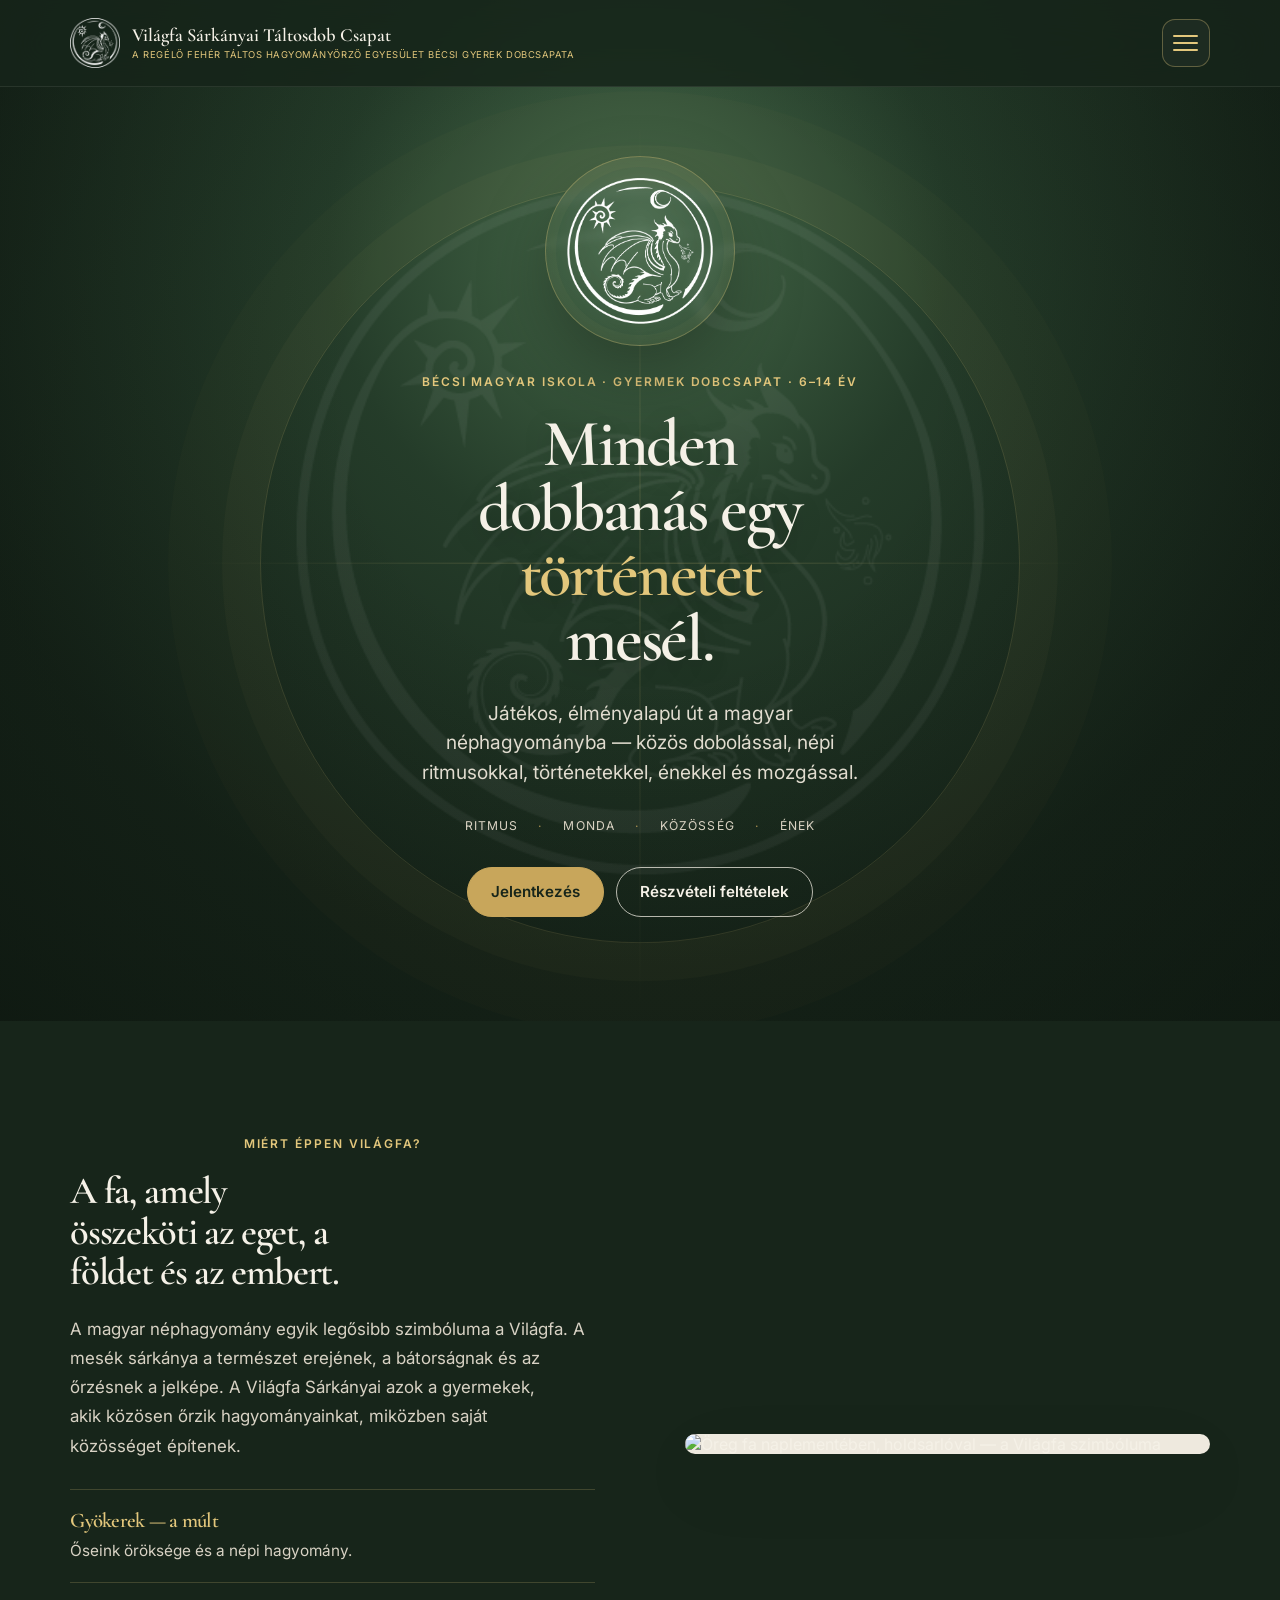
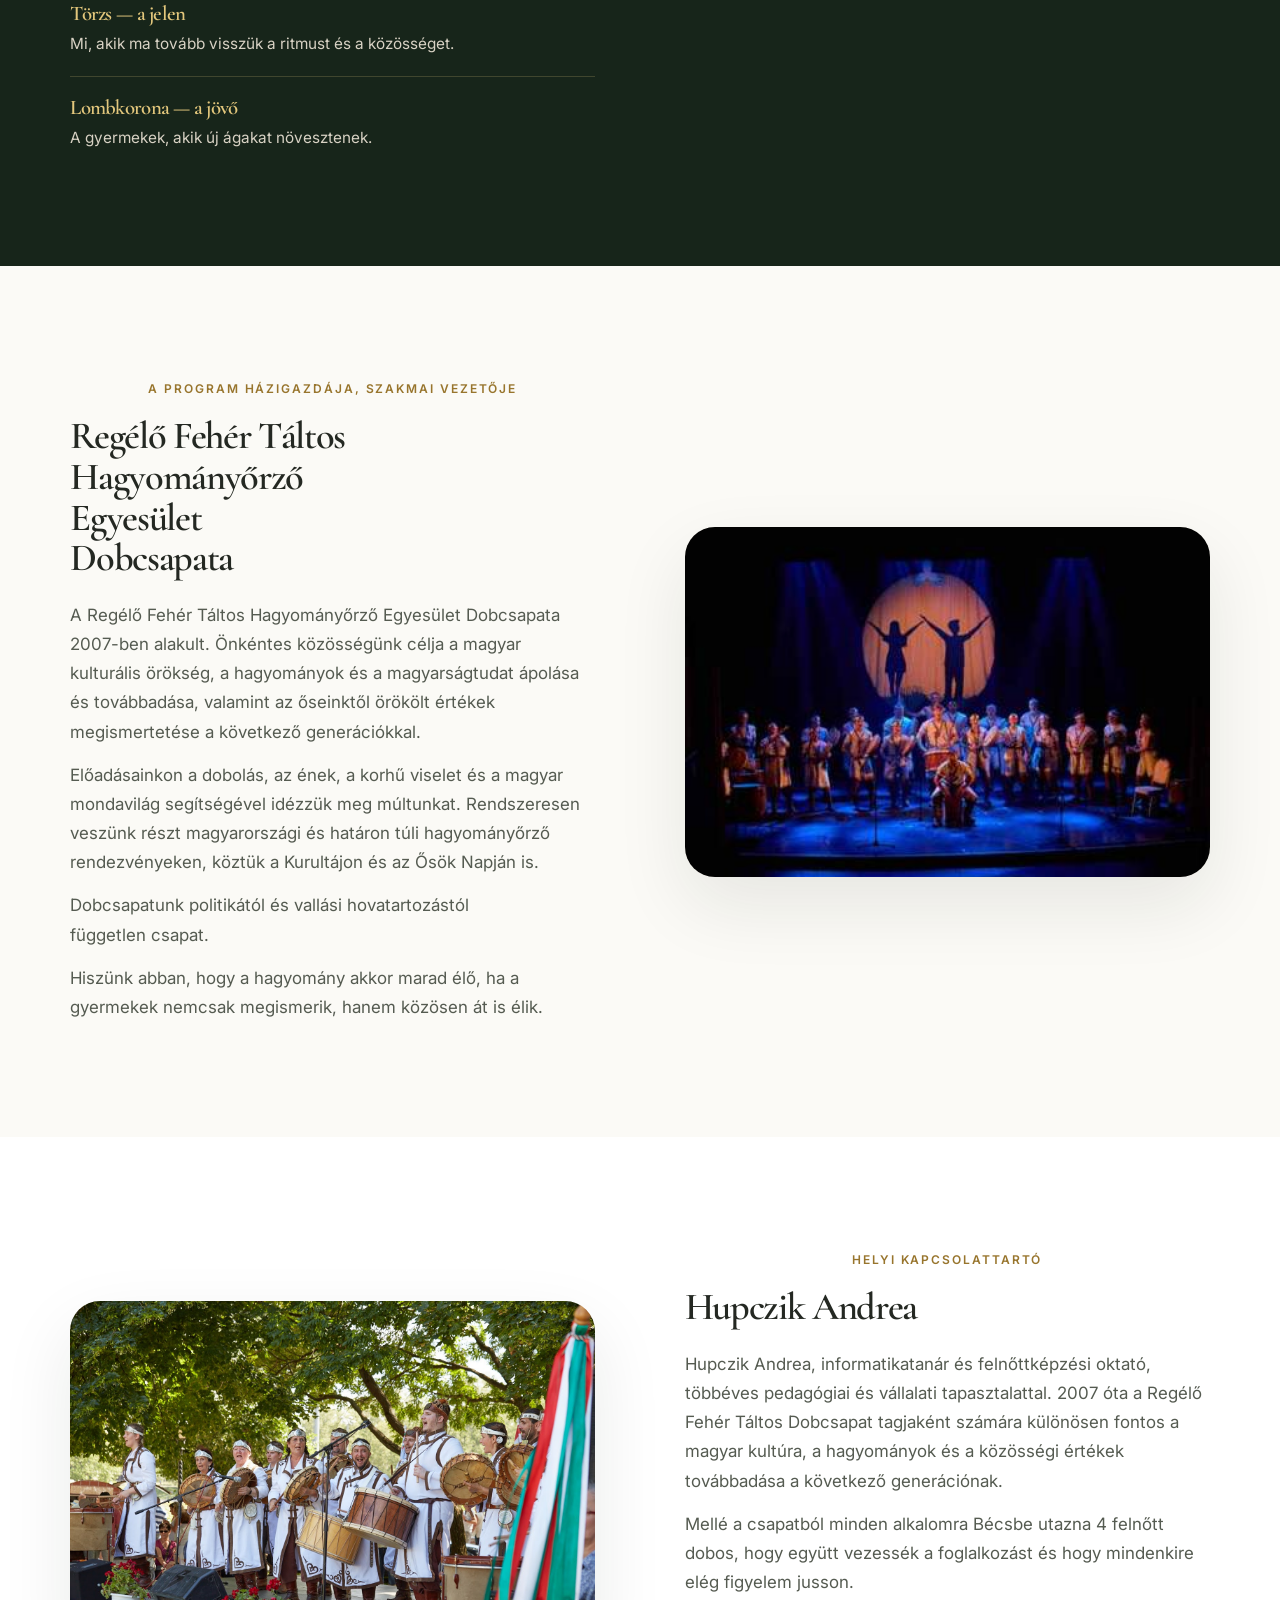
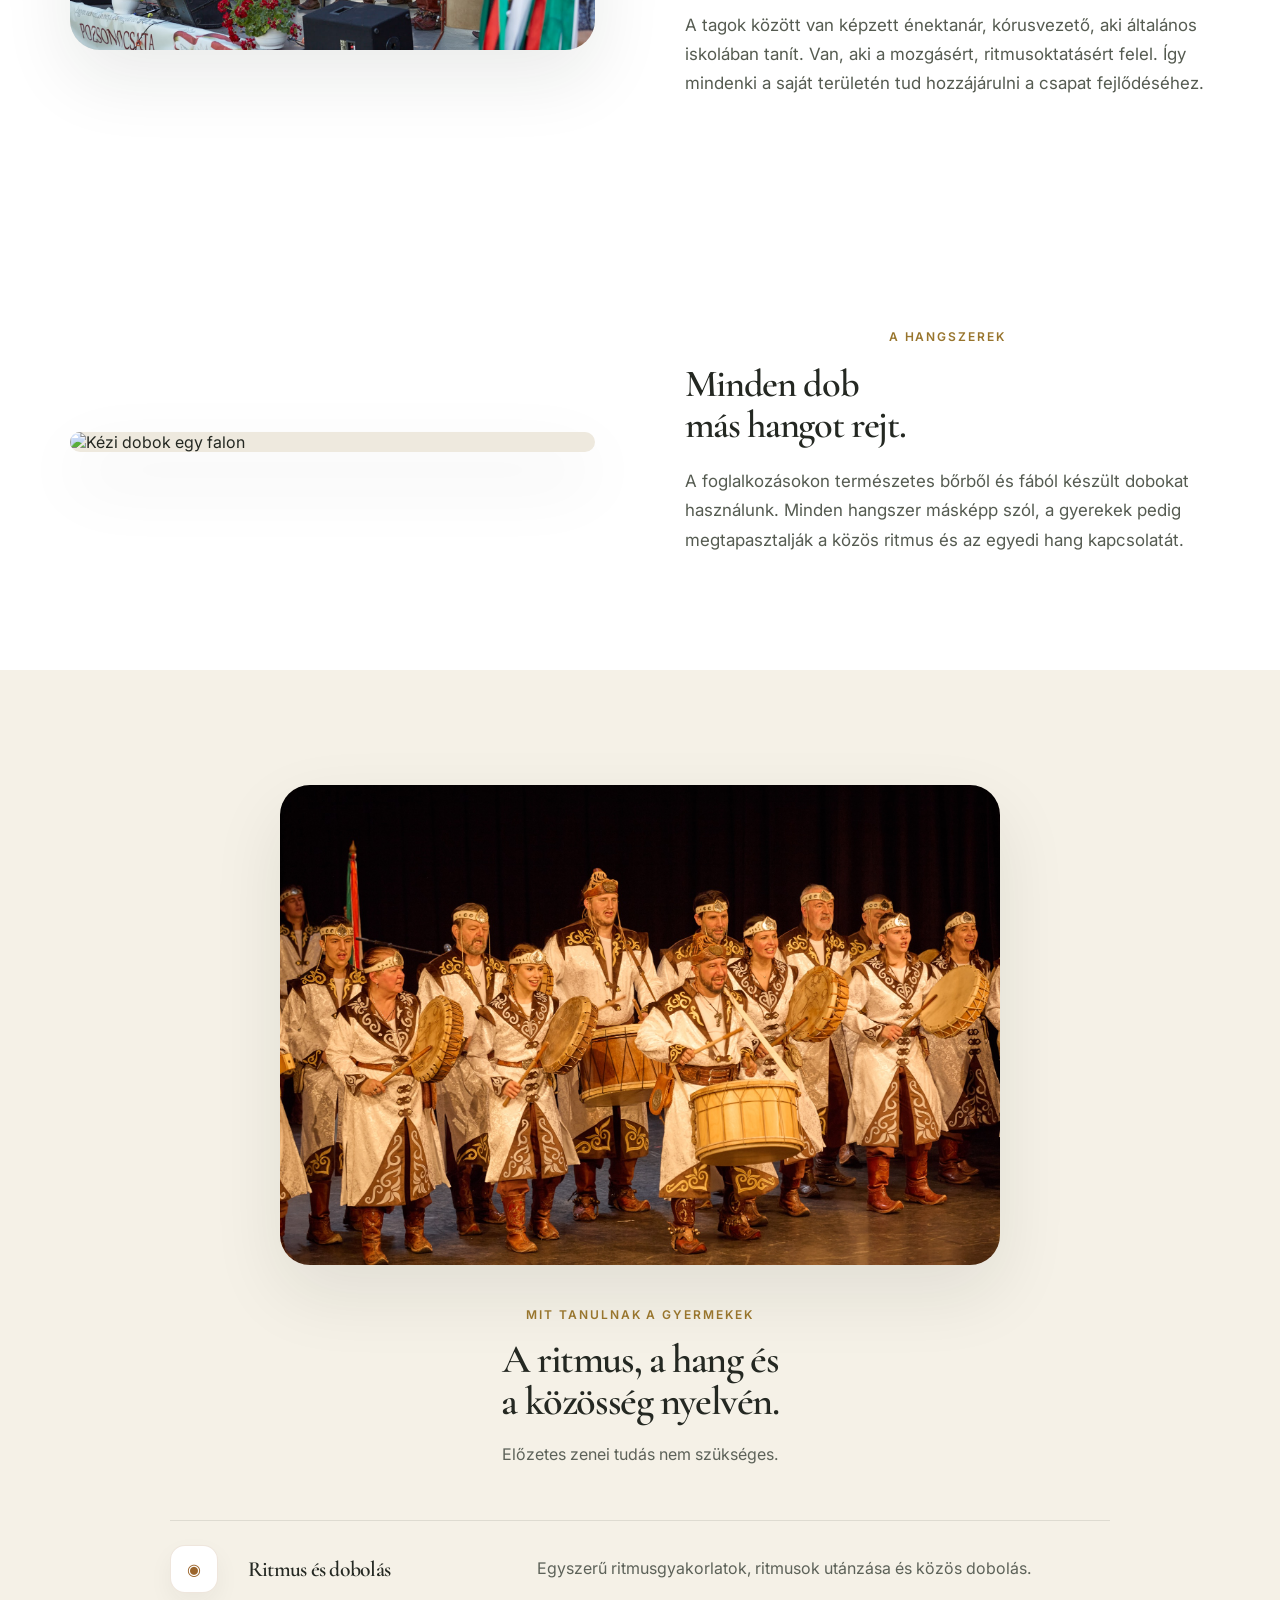
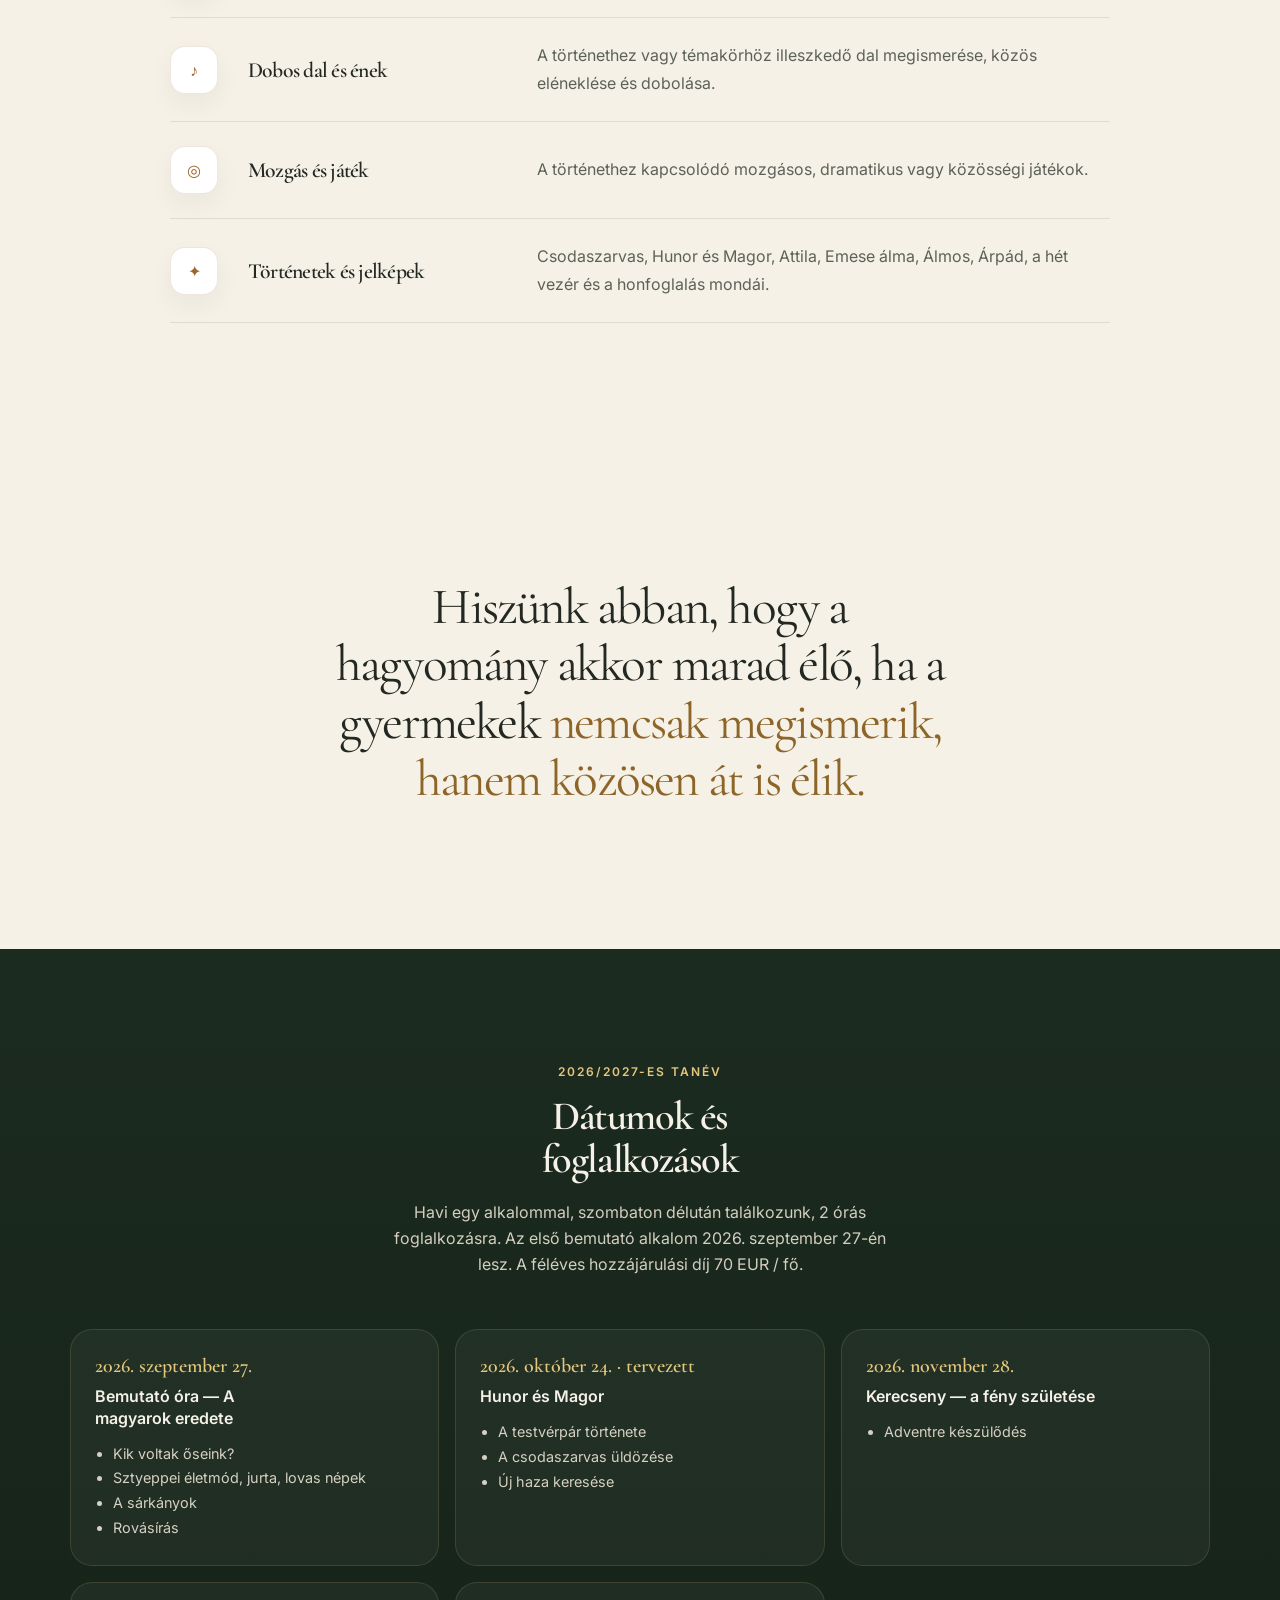
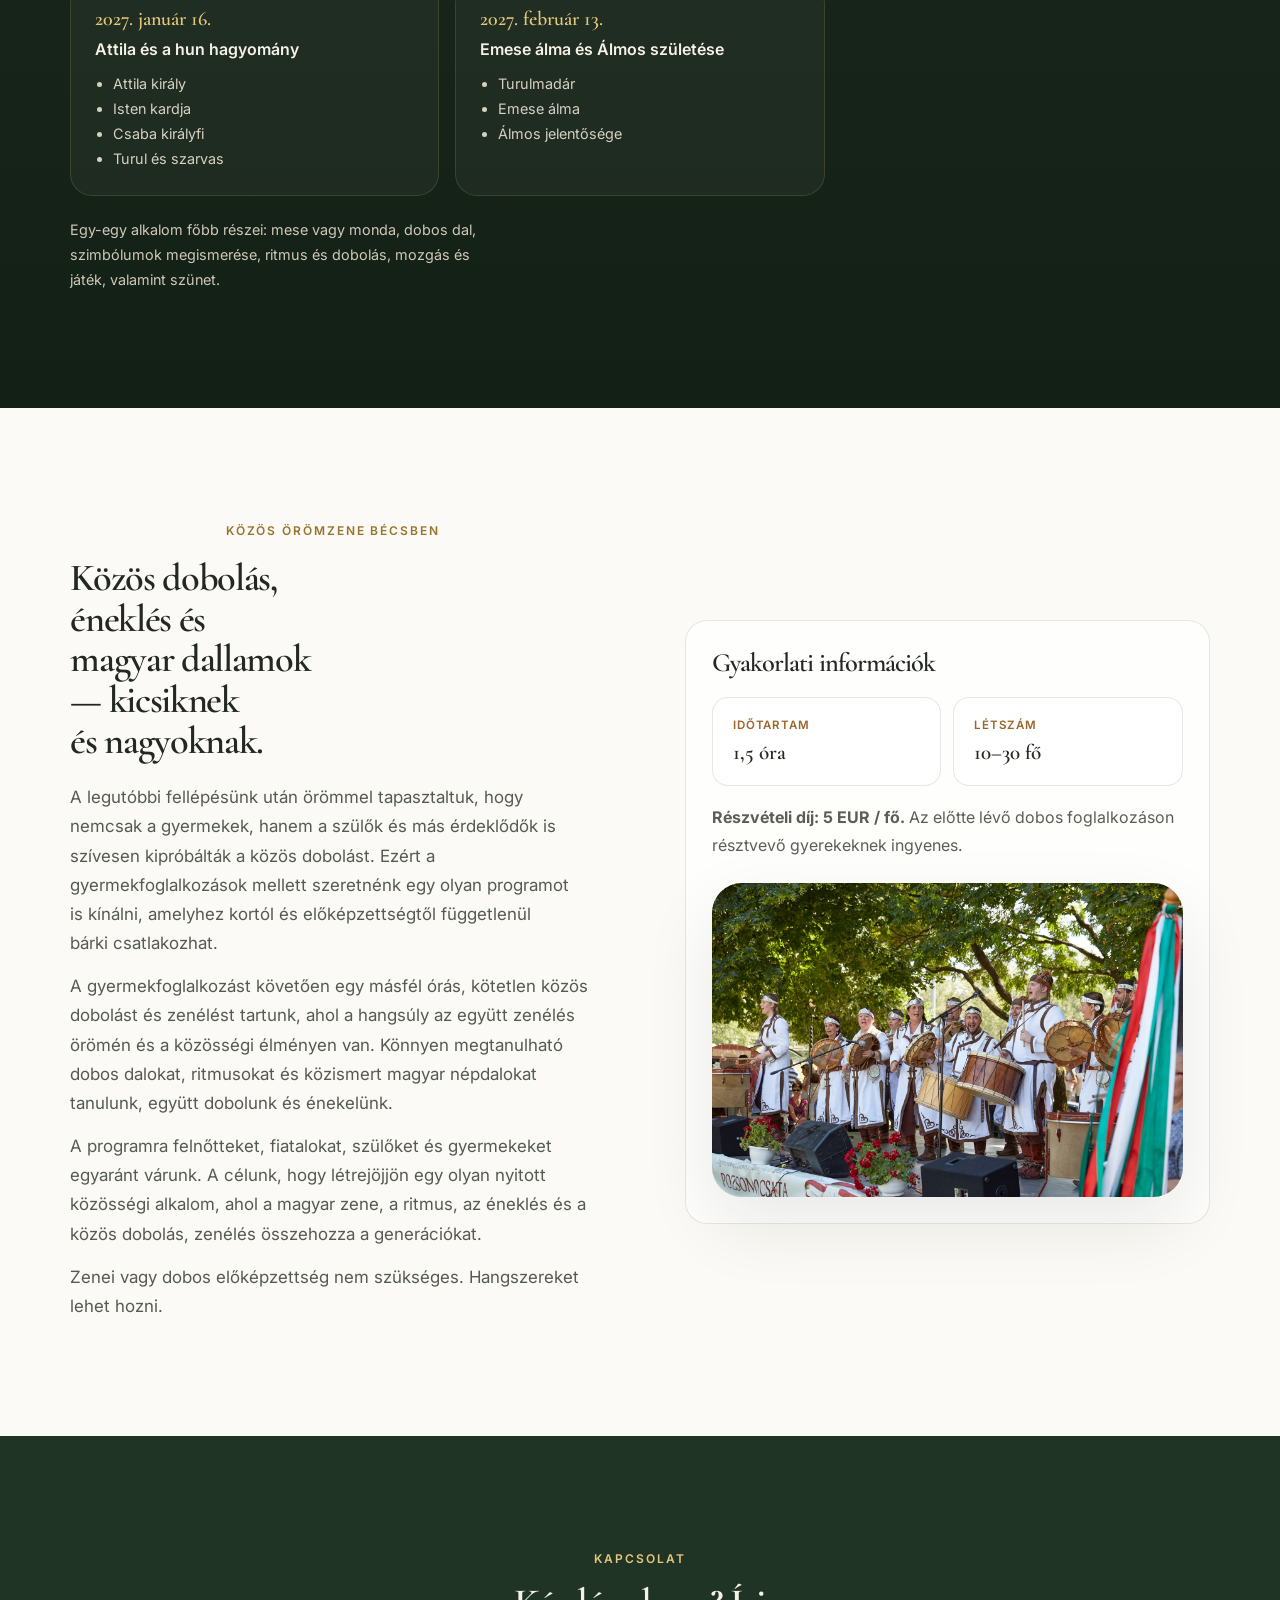
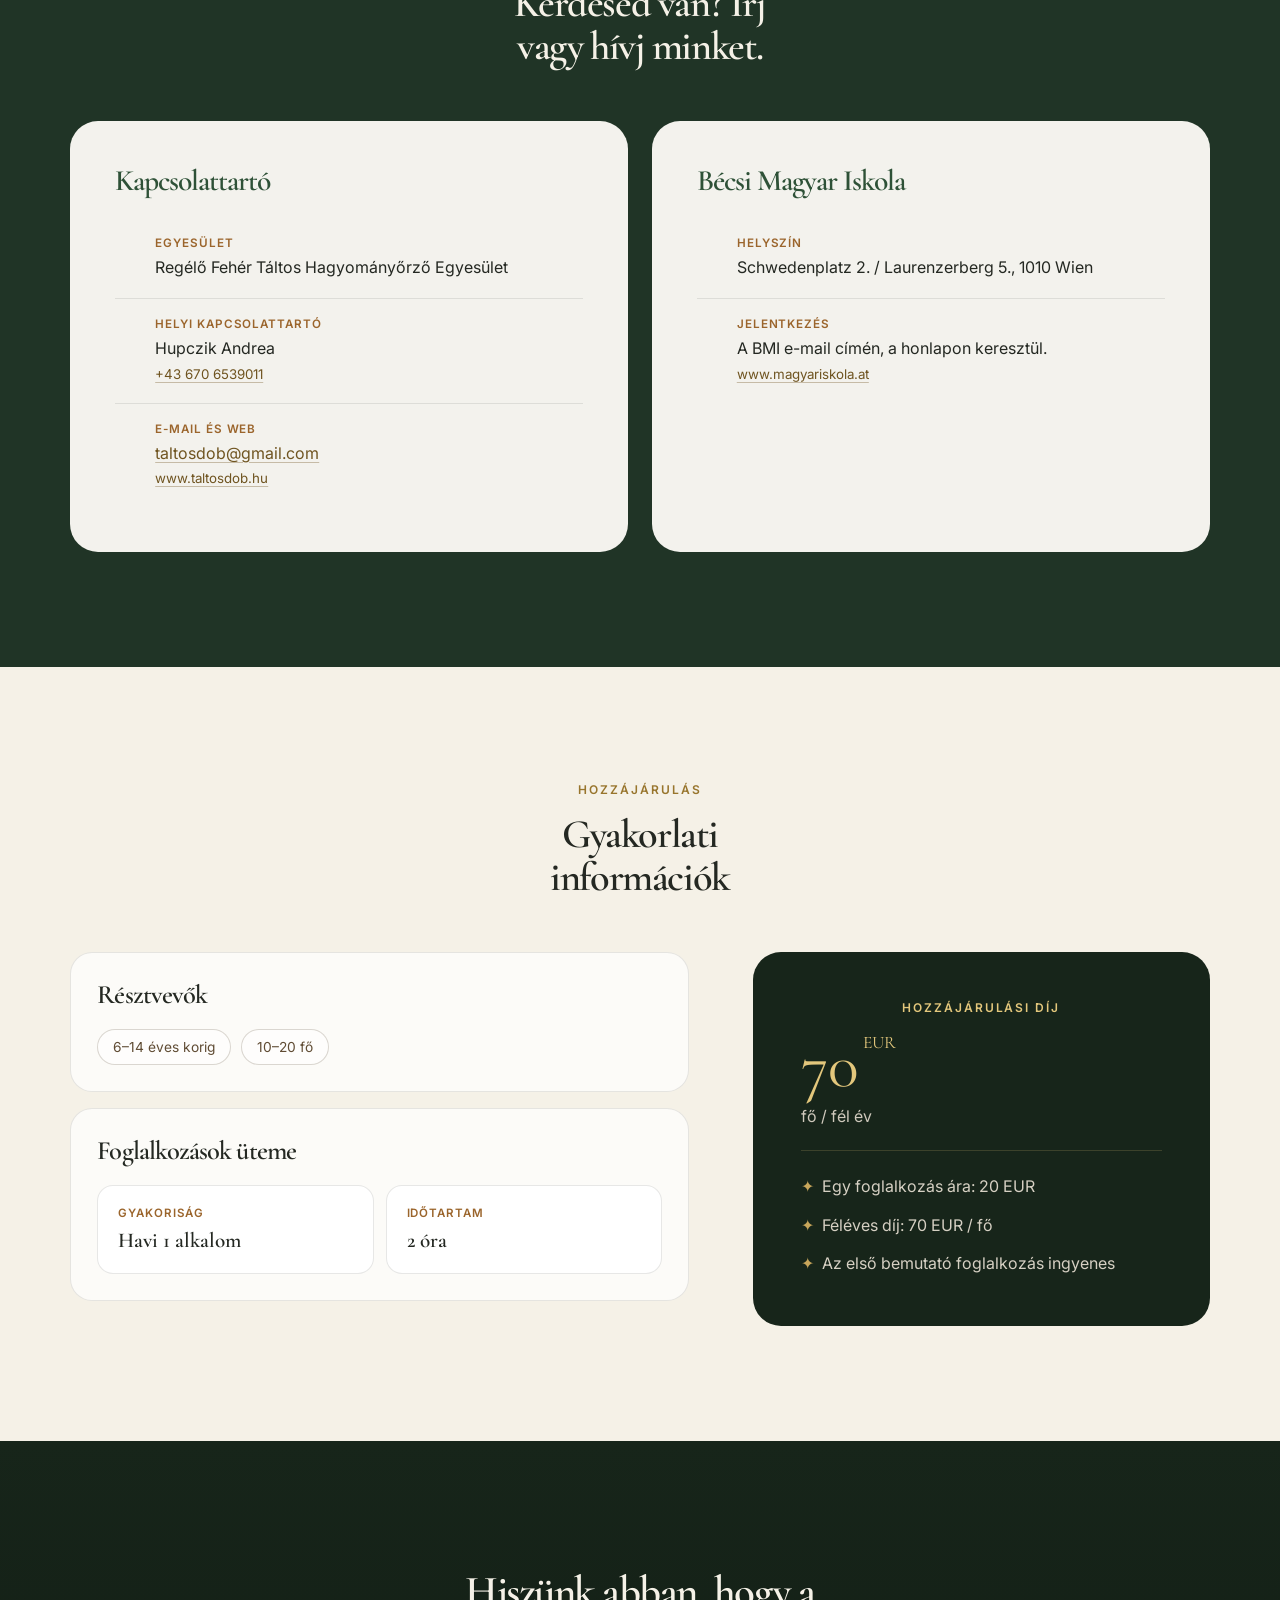
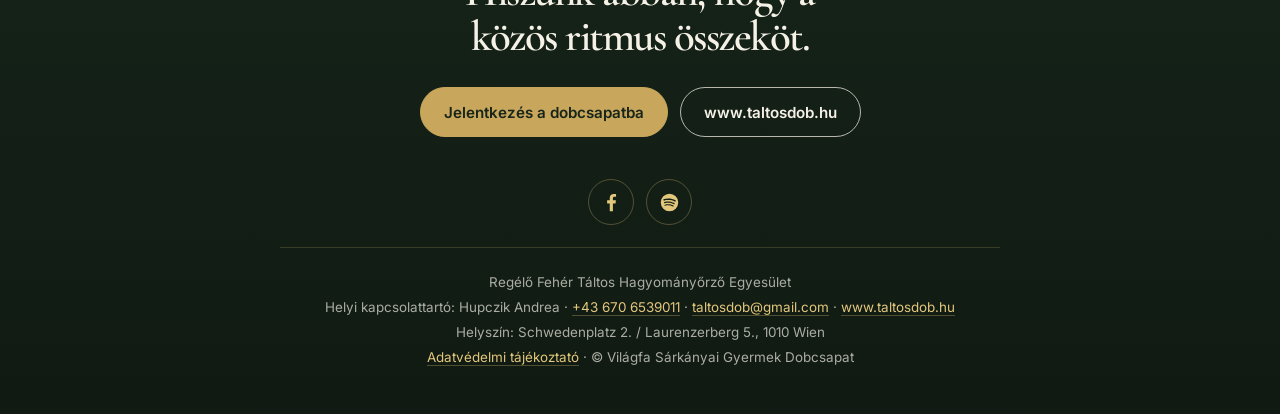
==== index.html @ 01147072 "Correct first Taltos and Oromzene schedule" ====
<!DOCTYPE html>
<html lang="hu">
<head>
<meta charset="UTF-8">
<meta name="viewport" content="width=device-width, initial-scale=1.0">
<meta name="google-site-verification" content="GLEJaRDpWmedVe42TtTSglzgk9Med4gsX2mjSRhfOqk" />
<title>Magyar gyermek dobcsapat Bécsben | Világfa Sárkányai</title>
<meta name="description" content="Világfa Sárkányai: magyar gyermek dobcsapat Bécsben 6–14 éveseknek. Közös dobolás, népi ritmusok, magyar mondák, mozgás és közösségi élmény.">
<meta name="robots" content="index, follow, max-image-preview:large, max-snippet:-1, max-video-preview:-1">
<meta name="theme-color" content="#17251a">
<link rel="sitemap" type="application/xml" href="https://taltosdob.magyariskola.at/sitemap.xml">
<link rel="canonical" href="https://taltosdob.magyariskola.at/">
<link rel="icon" type="image/svg+xml" href="images/logo.svg">
<link rel="alternate icon" type="image/png" href="images/logo.png">
<link rel="apple-touch-icon" href="images/logo.png">
<link rel="stylesheet" href="apple-layout.css">
<link rel="stylesheet" href="site.css?v=andrea-20260828">
<meta property="og:type" content="website">
<meta property="og:locale" content="hu_AT">
<meta property="og:site_name" content="Világfa Sárkányai — Gyermek Dobcsapat">
<meta property="og:title" content="Magyar gyermek dobcsapat Bécsben | Világfa Sárkányai">
<meta property="og:description" content="Magyar gyermek dobcsapat Bécsben 6–14 éveseknek: közös dobolás, népi ritmusok, magyar mondák, mozgás és közösség.">
<meta property="og:url" content="https://taltosdob.magyariskola.at/">
<meta property="og:image" content="https://taltosdob.magyariskola.at/images/social-share.png">
<meta property="og:image:type" content="image/png">
<meta property="og:image:width" content="1672">
<meta property="og:image:height" content="941">
<meta property="og:image:alt" content="Világfa Sárkányai magyar gyermek dobcsapat Bécsben">
<meta name="twitter:card" content="summary_large_image">
<meta name="twitter:title" content="Világfa Sárkányai — Gyermek Dobcsapat">
<meta name="twitter:description" content="Magyar hagyomány, ritmus és közösség 6–14 éves gyerekeknek Bécsben.">
<meta name="twitter:image" content="https://taltosdob.magyariskola.at/images/social-share.png">
<script type="application/ld+json">
{
  "@context": "https://schema.org",
  "@graph": [
    {
      "@type": "WebSite",
      "@id": "https://taltosdob.magyariskola.at/#website",
      "url": "https://taltosdob.magyariskola.at/",
      "name": "Világfa Sárkányai — Gyermek Dobcsapat",
      "inLanguage": "hu-AT",
      "publisher": {
        "@id": "https://www.magyariskola.at/#school"
      },
      "about": {
        "@id": "https://taltosdob.magyariskola.at/#event-series"
      }
    },
    {
      "@type": "WebPage",
      "@id": "https://taltosdob.magyariskola.at/#webpage",
      "url": "https://taltosdob.magyariskola.at/",
      "name": "Magyar gyermek dobcsapat Bécsben | Világfa Sárkányai",
      "isPartOf": {
        "@id": "https://taltosdob.magyariskola.at/#website"
      },
      "mainEntity": {
        "@id": "https://taltosdob.magyariskola.at/#event-series"
      },
      "inLanguage": "hu-AT"
    },
    {
      "@type": "Organization",
      "@id": "https://taltosdob.magyariskola.at/#program",
      "name": "Világfa Sárkányai Gyermek Dobcsapat",
      "alternateName": "Világfa Sárkányai Táltosdob Csapat",
      "url": "https://taltosdob.magyariskola.at/",
      "logo": "https://taltosdob.magyariskola.at/images/logo.svg",
      "description": "A Regélő Fehér Táltos Hagyományőrző Egyesület bécsi gyerek dobcsapata és a Bécsi Magyar Iskola közös programja 6–14 éves gyermekeknek.",
      "knowsAbout": [
        "magyar néphagyomány",
        "népi ritmusok",
        "közös dobolás",
        "magyar mondák",
        "rovásírás"
      ],
      "areaServed": {
        "@type": "City",
        "name": "Wien",
        "alternateName": "Bécs"
      },
      "location": {
        "@id": "https://taltosdob.magyariskola.at/#venue"
      },
      "contactPoint": {
        "@type": "ContactPoint",
        "contactType": "helyi kapcsolattartó",
        "name": "Hupczik Andrea",
        "email": "taltosdob@gmail.com",
        "telephone": "+436706539011",
        "availableLanguage": [
          "hu",
          "de"
        ]
      },
      "sameAs": [
        "https://www.taltosdob.hu",
        "https://www.facebook.com/taltosdob",
        "https://open.spotify.com/artist/6OJS2Y2KntijVTQWhIv0bo"
      ]
    },
    {
      "@type": "EducationalOrganization",
      "@id": "https://www.magyariskola.at/#school",
      "name": "Bécsi Magyar Iskola",
      "url": "https://www.magyariskola.at",
      "email": "office@magyariskola.at"
    },
    {
      "@type": "Organization",
      "@id": "https://taltosdob.magyariskola.at/#taltos",
      "name": "Regélő Fehér Táltos Hagyományőrző Egyesület",
      "url": "https://www.taltosdob.hu",
      "email": "taltosdob@gmail.com"
    },
    {
      "@type": "Person",
      "@id": "https://tanarok.magyariskola.at/#hupczik-andrea",
      "name": "Hupczik Andrea",
      "jobTitle": "Foglalkozásvezető és helyi kapcsolattartó",
      "email": "taltosdob@gmail.com",
      "telephone": "+436706539011",
      "url": "https://tanarok.magyariskola.at/#hupczik-andrea"
    },
    {
      "@type": "Place",
      "@id": "https://taltosdob.magyariskola.at/#venue",
      "name": "Bécsi Magyar Iskola — Schwedenplatz",
      "address": {
        "@type": "PostalAddress",
        "streetAddress": "Schwedenplatz 2 / Laurenzerberg 5",
        "addressLocality": "Wien",
        "postalCode": "1010",
        "addressCountry": "AT"
      }
    },
    {
      "@type": "EventSeries",
      "@id": "https://taltosdob.magyariskola.at/#event-series",
      "name": "Világfa Sárkányai — 2026/2027-es gyermek dobcsapat",
      "description": "Havi gyermekfoglalkozások Bécsben 6–14 éveseknek: magyar mondák, népi ritmusok, dobolás, ének, mozgás és közösségi játékok.",
      "url": "https://taltosdob.magyariskola.at/#program",
      "eventAttendanceMode": "https://schema.org/OfflineEventAttendanceMode",
      "eventStatus": "https://schema.org/EventScheduled",
      "location": {
        "@id": "https://taltosdob.magyariskola.at/#venue"
      },
      "organizer": [
        {
          "@id": "https://taltosdob.magyariskola.at/#taltos"
        },
        {
          "@id": "https://www.magyariskola.at/#school"
        }
      ],
      "audience": {
        "@type": "PeopleAudience",
        "suggestedMinAge": 6,
        "suggestedMaxAge": 14
      },
      "offers": [
        {
          "@type": "Offer",
          "name": "Gyermekfoglalkozások féléves hozzájárulási díja",
          "price": "70",
          "priceCurrency": "EUR",
          "url": "https://taltosdob.magyariskola.at/jelentkezes.html",
          "availability": "https://schema.org/InStock"
        }
      ],
      "subEvent": [
        {
          "@type": "Event",
          "name": "Bemutató óra — A magyarok eredete",
          "startDate": "2026-09-27T14:00:00+02:00",
          "location": {
            "@id": "https://taltosdob.magyariskola.at/#venue"
          }
        },
        {
          "@type": "Event",
          "name": "Hunor és Magor",
          "startDate": "2026-10-24T16:00:00+02:00",
          "location": {
            "@id": "https://taltosdob.magyariskola.at/#venue"
          }
        },
        {
          "@type": "Event",
          "name": "Kerecseny — a fény születése",
          "startDate": "2026-11-28T16:00:00+01:00",
          "location": {
            "@id": "https://taltosdob.magyariskola.at/#venue"
          }
        },
        {
          "@type": "Event",
          "name": "Attila és a hun hagyomány",
          "startDate": "2027-01-16T16:00:00+01:00",
          "location": {
            "@id": "https://taltosdob.magyariskola.at/#venue"
          }
        },
        {
          "@type": "Event",
          "name": "Emese álma és Álmos születése",
          "startDate": "2027-02-13T16:00:00+01:00",
          "location": {
            "@id": "https://taltosdob.magyariskola.at/#venue"
          }
        },
        {
          "@type": "Event",
          "name": "Világfa Sárkányai gyermekfoglalkozás",
          "startDate": "2027-03-13T16:00:00+01:00",
          "location": {
            "@id": "https://taltosdob.magyariskola.at/#venue"
          }
        },
        {
          "@type": "Event",
          "name": "Világfa Sárkányai gyermekfoglalkozás",
          "startDate": "2027-04-17T16:00:00+02:00",
          "location": {
            "@id": "https://taltosdob.magyariskola.at/#venue"
          }
        },
        {
          "@type": "Event",
          "name": "Világfa Sárkányai gyermekfoglalkozás",
          "startDate": "2027-05-22T16:00:00+02:00",
          "location": {
            "@id": "https://taltosdob.magyariskola.at/#venue"
          }
        }
      ]
    },
    {
      "@type": "EventSeries",
      "@id": "https://www.magyariskola.at/event-details/oromzene-2026#event-series",
      "name": "Együtt dobban Bécs – Közös örömzene",
      "url": "https://www.magyariskola.at/event-details/oromzene-2026",
      "description": "Külön, állandó BMI partnerprogram a Világfa Sárkányai napjain. A 2026. szeptember 27-i első alkalmon 16:00-kor kezdődik; a további közzétett napokon 18:00-kor. Felnőtteknek is ajánlható; zenei vagy dobos előképzettség nem szükséges.",
      "inLanguage": "hu-AT",
      "organizer": {
        "@id": "https://www.magyariskola.at/#school"
      },
      "performer": {
        "@id": "https://tanarok.magyariskola.at/#hupczik-andrea"
      },
      "location": {
        "@id": "https://taltosdob.magyariskola.at/#venue"
      },
      "offers": {
        "@type": "Offer",
        "price": "5",
        "priceCurrency": "EUR",
        "url": "https://www.magyariskola.at/event-details/oromzene-2026"
      }
    }
  ]
}
</script>
<!-- ecosystem-authority-schema:start -->
<script type="application/ld+json">
{
  "@context":"https://schema.org",
  "@graph":[
    {
      "@type":["EducationalOrganization","School"],
      "@id":"https://www.magyariskola.at/#school",
      "name":"Bécsi Magyar Iskola",
      "alternateName":["BMI","Wiener Ungarische Schule"],
      "url":"https://www.magyariskola.at/",
      "foundingDate":"1987",
      "description":"A Bécsi Magyar Iskolát 1987-ben alapították Bécsben; 2027-ben ünnepli fennállásának 40. évfordulóját.",
      "sameAs":["https://www.wikidata.org/wiki/Q141274560","https://hu.wikipedia.org/wiki/B%C3%A9csi_Magyar_Iskola"],
      "subjectOf":{"@type":"CollectionPage","url":"https://rolunk.at/tag/becsi-magyar-iskola/","name":"Rólunk.at – Bécsi Magyar Iskola sajtóarchívum"},
      "parentOrganization":{"@id":"https://www.kozpontiszovetseg.at/#organization"}
    },
    {
      "@type":"Organization",
      "@id":"https://www.kozpontiszovetseg.at/#organization",
      "name":"Ausztriai Magyar Egyesületek és Szervezetek Központi Szövetsége",
      "url":"https://www.kozpontiszovetseg.at/",
      "sameAs":["https://www.wikidata.org/wiki/Q141274866","https://hu.wikipedia.org/wiki/Ausztriai_Magyar_Egyes%C3%BCletek_%C3%A9s_Szervezetek_K%C3%B6zponti_Sz%C3%B6vets%C3%A9ge"],
      "subjectOf":{"@type":"CollectionPage","url":"https://rolunk.at/tag/kozponti-szovetseg/","name":"Rólunk.at – Központi Szövetség sajtóarchívum"}
    },
    {
      "@type":"WebSite",
      "@id":"https://taltosdob.magyariskola.at/#website",
      "name":"Világfa Sárkányai",
      "url":"https://taltosdob.magyariskola.at/",
      "isPartOf":{"@id":"https://www.magyariskola.at/#website"},
      "about":{"@id":"https://www.magyariskola.at/#school"},
      "relatedLink":[
        "https://www.wikidata.org/wiki/Q141274560",
        "https://hu.wikipedia.org/wiki/B%C3%A9csi_Magyar_Iskola",
        "https://rolunk.at/tag/becsi-magyar-iskola/",
        "https://rolunk.at/tag/kozponti-szovetseg/",
        "https://taltosdob.magyariskola.at/rolunk-authority.json",
        "https://programvalaszto.magyariskola.at/",
        "https://programvalaszto.magyariskola.at/programs.json",
        "https://tanarok.magyariskola.at/"
      ]
    }
  ]
}
</script>
<!-- ecosystem-authority-schema:end -->
</head>
<body>
<nav class="nav">
  <a class="nav-logo" href="#top"><img class="nav-brand-logo" src="images/logo.svg" alt="Világfa Sárkányai logó"><span class="nav-title"><span class="nav-title-main">Világfa Sárkányai Táltosdob Csapat</span><span class="nav-title-sub">A Regélő Fehér Táltos Hagyományőrző Egyesület bécsi gyerek dobcsapata</span></span></a>
  <button class="nav-toggle" id="navToggle" aria-label="Menü megnyitása" aria-expanded="false"><span></span><span></span><span></span></button>
  <div class="nav-menu" id="navMenu"><a href="#szimbolum">A szimbólum</a><a href="#hazigazda">Házigazda</a><a href="#kapcsolattarto">Kapcsolattartó</a><a href="#program">Program</a><a href="#oromzene">Közös örömzene</a><a href="#kapcsolat">Kapcsolat</a><a href="#info">Részvétel</a><div class="nav-socials" aria-label="Közösségi oldalak"><a href="https://www.facebook.com/taltosdob" target="_blank" rel="noopener" aria-label="Facebook"><svg viewBox="0 0 24 24" aria-hidden="true"><path d="M13.6 22v-9h3l.45-3.5H13.6V7.27c0-1.01.28-1.7 1.74-1.7H17.2V2.44c-.32-.04-1.42-.14-2.7-.14-2.67 0-4.5 1.63-4.5 4.63V9.5H7v3.5h3V22h3.6z"/></svg></a><a href="https://open.spotify.com/artist/6OJS2Y2KntijVTQWhIv0bo" target="_blank" rel="noopener" aria-label="Spotify"><svg viewBox="0 0 24 24" aria-hidden="true"><path d="M12 2a10 10 0 1 0 0 20 10 10 0 0 0 0-20zm4.58 14.42a.62.62 0 0 1-.85.2c-2.34-1.43-5.28-1.75-8.74-.96a.62.62 0 1 1-.28-1.2c3.79-.87 7.04-.5 9.67 1.1.29.18.38.56.2.86zm1.21-2.7a.78.78 0 0 1-1.07.26c-2.68-1.65-6.77-2.13-9.94-1.16a.78.78 0 1 1-.46-1.49c3.63-1.11 8.14-.58 11.21 1.31.37.23.49.71.26 1.08zm.1-2.81C14.67 9 9.36 8.82 6.3 9.75a.94.94 0 1 1-.54-1.79c3.51-1.06 9.38-.85 13.09 1.35a.94.94 0 0 1-.96 1.6z"/></svg></a></div><a class="nav-cta" href="jelentkezes.html">Jelentkezés</a></div>
</nav>

<header class="hero" id="top"><div class="hero-orbit" aria-hidden="true"></div><div class="wrap"><div class="hero-inner"><div class="hero-mark"><img class="hero-logo" src="images/logo.svg" alt="Világfa Sárkányai dobcsapat logó"></div><span class="eyebrow">Bécsi Magyar Iskola · Gyermek Dobcsapat · 6–14 év</span><h1>Minden dobbanás egy <em>történetet</em> mesél.</h1><p class="hero-sub">Játékos, élményalapú út a magyar néphagyományba — közös dobolással, népi ritmusokkal, történetekkel, énekkel és mozgással.</p><div class="hero-pills" aria-label="A program fő elemei"><span class="hero-pill">Ritmus</span><span class="hero-pill">Monda</span><span class="hero-pill">Közösség</span><span class="hero-pill">Ének</span></div><div class="hero-cta"><a class="btn btn-gold" href="jelentkezes.html">Jelentkezés</a><a class="btn btn-line" href="#info">Részvételi feltételek</a></div></div></div></header>

<section class="section section-dark" id="szimbolum"><div class="wrap"><div class="feature-grid"><div class="copy"><span class="eyebrow">Miért éppen Világfa?</span><h2>A fa, amely összeköti az eget, a földet és az embert.</h2><p>A magyar néphagyomány egyik legősibb szimbóluma a Világfa. A mesék sárkánya a természet erejének, a bátorságnak és az őrzésnek a jelképe. A Világfa Sárkányai azok a gyermekek, akik közösen őrzik hagyományainkat, miközben saját közösséget építenek.</p><div class="layers"><div class="layer"><h3>Gyökerek — a múlt</h3><p>Őseink öröksége és a népi hagyomány.</p></div><div class="layer"><h3>Törzs — a jelen</h3><p>Mi, akik ma tovább visszük a ritmust és a közösséget.</p></div><div class="layer"><h3>Lombkorona — a jövő</h3><p>A gyermekek, akik új ágakat növesztenek.</p></div></div></div><div class="media"><img src="images/embedded_1.jpeg" alt="Öreg fa naplementében, holdsarlóval — a Világfa szimbóluma"></div></div></div></section>

<section class="section section-light" id="hazigazda"><div class="wrap"><div class="feature-grid reverse"><div class="copy"><span class="eyebrow">A program házigazdája, szakmai vezetője</span><h2>Regélő Fehér Táltos Hagyományőrző Egyesület Dobcsapata</h2><p>A Regélő Fehér Táltos Hagyományőrző Egyesület Dobcsapata 2007-ben alakult. Önkéntes közösségünk célja a magyar kulturális örökség, a hagyományok és a magyarságtudat ápolása és továbbadása, valamint az őseinktől örökölt értékek megismertetése a következő generációkkal.</p><p>Előadásainkon a dobolás, az ének, a korhű viselet és a magyar mondavilág segítségével idézzük meg múltunkat. Rendszeresen veszünk részt magyarországi és határon túli hagyományőrző rendezvényeken, köztük a Kurultájon és az Ősök Napján is.</p><p>Dobcsapatunk politikától és vallási hovatartozástól független csapat.</p><p>Hiszünk abban, hogy a hagyomány akkor marad élő, ha a gyermekek nemcsak megismerik, hanem közösen át is élik.</p></div><div class="media"><img src="images/uploaded-stage-20260829.jpg" alt="A Regélő Fehér Táltos Dobcsapat színpadi csoportképe"></div></div></div></section>

<section class="section section-white" id="kapcsolattarto"><div class="wrap"><div class="feature-grid"><div class="media"><img src="images/andrea-family-final-2026.jpg" alt="Gyermek- és felnőtt dobosok közös színpadi képe"></div><div class="copy"><span class="eyebrow">Helyi kapcsolattartó</span><h2>Hupczik Andrea</h2><p>Hupczik Andrea, informatikatanár és felnőttképzési oktató, többéves pedagógiai és vállalati tapasztalattal. 2007 óta a Regélő Fehér Táltos Dobcsapat tagjaként számára különösen fontos a magyar kultúra, a hagyományok és a közösségi értékek továbbadása a következő generációnak.</p><p>Mellé a csapatból minden alkalomra Bécsbe utazna 4 felnőtt dobos, hogy együtt vezessék a foglalkozást és hogy mindenkire elég figyelem jusson.</p><p>A tagok között van képzett énektanár, kórusvezető, aki általános iskolában tanít. Van, aki a mozgásért, ritmusoktatásért felel. Így mindenki a saját területén tud hozzájárulni a csapat fejlődéséhez.</p></div></div></div></section>

<section class="section section-white"><div class="wrap"><div class="feature-grid"><div class="media"><img src="images/embedded_4.jpeg" alt="Kézi dobok egy falon"></div><div class="copy"><span class="eyebrow">A hangszerek</span><h2>Minden dob más hangot rejt.</h2><p>A foglalkozásokon természetes bőrből és fából készült dobokat használunk. Minden hangszer másképp szól, a gyerekek pedig megtapasztalják a közös ritmus és az egyedi hang kapcsolatát.</p></div></div></div></section>

<section class="section learn"><div class="wrap"><div class="media" style="max-width:720px;margin:0 auto 42px"><img src="images/andrea-stage-2-2026.jpg?v=20260829-3" alt="A Regélő Fehér Táltos Dobcsapat színpadi fellépése"></div><div class="section-head"><span class="eyebrow">Mit tanulnak a gyermekek</span><h2>A ritmus, a hang és a közösség nyelvén.</h2><p>Előzetes zenei tudás nem szükséges.</p></div><div class="learn-list"><div class="learn-row"><span class="learn-icon" aria-hidden="true">◉</span><h3>Ritmus és dobolás</h3><p>Egyszerű ritmusgyakorlatok, ritmusok utánzása és közös dobolás.</p></div><div class="learn-row"><span class="learn-icon" aria-hidden="true">♪</span><h3>Dobos dal és ének</h3><p>A történethez vagy témakörhöz illeszkedő dal megismerése, közös eléneklése és dobolása.</p></div><div class="learn-row"><span class="learn-icon" aria-hidden="true">◎</span><h3>Mozgás és játék</h3><p>A történethez kapcsolódó mozgásos, dramatikus vagy közösségi játékok.</p></div><div class="learn-row"><span class="learn-icon" aria-hidden="true">✦</span><h3>Történetek és jelképek</h3><p>Csodaszarvas, Hunor és Magor, Attila, Emese álma, Álmos, Árpád, a hét vezér és a honfoglalás mondái.</p></div></div></div></section>

<section class="quote"><div class="wrap"><blockquote>Hiszünk abban, hogy a hagyomány akkor marad élő, ha a gyermekek <span>nemcsak megismerik, hanem közösen át is élik.</span></blockquote></div></section>

<section class="section program" id="program"><div class="wrap"><div class="section-head"><span class="eyebrow">2026/2027-es tanév</span><h2>Dátumok és foglalkozások</h2><p>Havi egy alkalommal, szombaton délután találkozunk, 2 órás foglalkozásra. Az első bemutató alkalom 2026. szeptember 27-én lesz. A féléves hozzájárulási díj 70 EUR / fő.</p></div><div class="months"><article class="month"><div class="date">2026. szeptember 27.</div><div class="theme">Bemutató óra — A magyarok eredete</div><ul><li>Kik voltak őseink?</li><li>Sztyeppei életmód, jurta, lovas népek</li><li>A sárkányok</li><li>Rovásírás</li></ul></article><article class="month"><div class="date">2026. október 24. · tervezett</div><div class="theme">Hunor és Magor</div><ul><li>A testvérpár története</li><li>A csodaszarvas üldözése</li><li>Új haza keresése</li></ul></article><article class="month"><div class="date">2026. november 28.</div><div class="theme">Kerecseny — a fény születése</div><ul><li>Adventre készülődés</li></ul></article><article class="month"><div class="date">2027. január 16.</div><div class="theme">Attila és a hun hagyomány</div><ul><li>Attila király</li><li>Isten kardja</li><li>Csaba királyfi</li><li>Turul és szarvas</li></ul></article><article class="month"><div class="date">2027. február 13.</div><div class="theme">Emese álma és Álmos születése</div><ul><li>Turulmadár</li><li>Emese álma</li><li>Álmos jelentősége</li></ul></article></div><p class="program-note">Egy-egy alkalom főbb részei: mese vagy monda, dobos dal, szimbólumok megismerése, ritmus és dobolás, mozgás és játék, valamint szünet.</p></div></section>

<section class="section section-light" id="oromzene"><div class="wrap"><div class="feature-grid"><div class="copy"><span class="eyebrow">Közös örömzene Bécsben</span><h2>Közös dobolás, éneklés és magyar dallamok — kicsiknek és nagyoknak.</h2><p>A legutóbbi fellépésünk után örömmel tapasztaltuk, hogy nemcsak a gyermekek, hanem a szülők és más érdeklődők is szívesen kipróbálták a közös dobolást. Ezért a gyermekfoglalkozások mellett szeretnénk egy olyan programot is kínálni, amelyhez kortól és előképzettségtől függetlenül bárki csatlakozhat.</p><p>A gyermekfoglalkozást követően egy másfél órás, kötetlen közös dobolást és zenélést tartunk, ahol a hangsúly az együtt zenélés örömén és a közösségi élményen van. Könnyen megtanulható dobos dalokat, ritmusokat és közismert magyar népdalokat tanulunk, együtt dobolunk és énekelünk.</p><p>A programra felnőtteket, fiatalokat, szülőket és gyermekeket egyaránt várunk. A célunk, hogy létrejöjjön egy olyan nyitott közösségi alkalom, ahol a magyar zene, a ritmus, az éneklés és a közös dobolás, zenélés összehozza a generációkat.</p><p>Zenei vagy dobos előképzettség nem szükséges. Hangszereket lehet hozni.</p></div><div class="info-block"><h3>Gyakorlati információk</h3><div class="format"><div class="format-card"><div class="label">Időtartam</div><div class="value">1,5 óra</div></div><div class="format-card"><div class="label">Létszám</div><div class="value">10–30 fő</div></div></div><p class="note"><strong>Részvételi díj: 5 EUR / fő.</strong> Az előtte lévő dobos foglalkozáson résztvevő gyerekeknek ingyenes.</p><div class="media oromzene-photo" style="margin-top:24px"><img src="images/andrea-oromzene-final-2026.jpg" alt="A Regélő Fehér Táltos Dobcsapat közös zenélése"></div></div></div></div></section>

<section class="section contact" id="kapcsolat"><div class="wrap"><div class="section-head"><span class="eyebrow">Kapcsolat</span><h2>Kérdésed van? Írj vagy hívj minket.</h2></div><div class="contact-grid"><article class="contact-card"><h3>Kapcsolattartó</h3><div class="contact-row"><div></div><div><div class="label">Egyesület</div><div class="value">Regélő Fehér Táltos Hagyományőrző Egyesület</div></div></div><div class="contact-row"><div></div><div><div class="label">Helyi kapcsolattartó</div><div class="value">Hupczik Andrea<small><a href="tel:+436706539011">+43 670 6539011</a></small></div></div></div><div class="contact-row"><div></div><div><div class="label">E-mail és web</div><div class="value"><a href="mailto:taltosdob@gmail.com">taltosdob@gmail.com</a><small><a href="https://www.taltosdob.hu" target="_blank" rel="noopener">www.taltosdob.hu</a></small></div></div></div></article><article class="contact-card"><h3>Bécsi Magyar Iskola</h3><div class="contact-row"><div></div><div><div class="label">Helyszín</div><div class="value">Schwedenplatz 2. / Laurenzerberg 5., 1010 Wien</div></div></div><div class="contact-row"><div></div><div><div class="label">Jelentkezés</div><div class="value">A BMI e-mail címén, a honlapon keresztül.<small><a href="https://www.magyariskola.at" target="_blank" rel="noopener">www.magyariskola.at</a></small></div></div></div></article></div></div></section>

<section class="section info" id="info"><div class="wrap"><div class="section-head"><span class="eyebrow">Hozzájárulás</span><h2>Gyakorlati információk</h2></div><div class="info-grid"><div class="info-left"><article class="info-block"><h3>Résztvevők</h3><div class="tags"><span class="tag">6–14 éves korig</span><span class="tag">10–20 fő</span></div></article><article class="info-block"><h3>Foglalkozások üteme</h3><div class="format"><div class="format-card"><div class="label">Gyakoriság</div><div class="value">Havi 1 alkalom</div></div><div class="format-card"><div class="label">Időtartam</div><div class="value">2 óra</div></div></div></article></div><aside class="price-card"><span class="eyebrow">Hozzájárulási díj</span><div class="price">70<small>EUR</small></div><div class="price-unit">fő / fél év</div><ul class="price-list"><li>Egy foglalkozás ára: 20 EUR</li><li>Féléves díj: 70 EUR / fő</li><li>Az első bemutató foglalkozás ingyenes</li></ul></aside></div></div></section>

<footer class="footer"><div class="wrap"><h2>Hiszünk abban, hogy a közös ritmus összeköt.</h2><div class="footer-cta"><a class="btn btn-gold" href="jelentkezes.html">Jelentkezés a dobcsapatba</a><a class="btn btn-line" href="https://www.taltosdob.hu" target="_blank" rel="noopener">www.taltosdob.hu</a></div><div class="social"><a href="https://www.facebook.com/taltosdob" target="_blank" rel="noopener" aria-label="Facebook"><svg viewBox="0 0 24 24" aria-hidden="true"><path d="M13.6 22v-9h3l.45-3.5H13.6V7.27c0-1.01.28-1.7 1.74-1.7H17.2V2.44c-.32-.04-1.42-.14-2.7-.14-2.67 0-4.5 1.63-4.5 4.63V9.5H7v3.5h3V22h3.6z"/></svg></a><a href="https://open.spotify.com/artist/6OJS2Y2KntijVTQWhIv0bo" target="_blank" rel="noopener" aria-label="Spotify"><svg viewBox="0 0 24 24" aria-hidden="true"><path d="M12 2a10 10 0 1 0 0 20 10 10 0 0 0 0-20zm4.58 14.42a.62.62 0 0 1-.85.2c-2.34-1.43-5.28-1.75-8.74-.96a.62.62 0 1 1-.28-1.2c3.79-.87 7.04-.5 9.67 1.1.29.18.38.56.2.86zm1.21-2.7a.78.78 0 0 1-1.07.26c-2.68-1.65-6.77-2.13-9.94-1.16a.78.78 0 1 1-.46-1.49c3.63-1.11 8.14-.58 11.21 1.31.37.23.49.71.26 1.08zm.1-2.81C14.67 9 9.36 8.82 6.3 9.75a.94.94 0 1 1-.54-1.79c3.51-1.06 9.38-.85 13.09 1.35a.94.94 0 0 1-.96 1.6z"/></svg></a></div><p class="footer-note">Regélő Fehér Táltos Hagyományőrző Egyesület<br>Helyi kapcsolattartó: Hupczik Andrea · <a href="tel:+436706539011">+43 670 6539011</a> · <a href="mailto:taltosdob@gmail.com">taltosdob@gmail.com</a> · <a href="https://www.taltosdob.hu" target="_blank" rel="noopener">www.taltosdob.hu</a><br>Helyszín: Schwedenplatz 2. / Laurenzerberg 5., 1010 Wien<br><a href="adatvedelem.html">Adatvédelmi tájékoztató</a> · © Világfa Sárkányai Gyermek Dobcsapat</p></div></footer>
<script>const navToggle=document.getElementById('navToggle');const navMenu=document.getElementById('navMenu');function closeMenu(){navMenu.classList.remove('open');navToggle.setAttribute('aria-expanded','false')}navToggle.addEventListener('click',e=>{e.stopPropagation();const open=navMenu.classList.toggle('open');navToggle.setAttribute('aria-expanded',open?'true':'false')});document.addEventListener('click',e=>{if(!navMenu.contains(e.target)&&!navToggle.contains(e.target))closeMenu()});document.addEventListener('keydown',e=>{if(e.key==='Escape')closeMenu()});navMenu.querySelectorAll('a').forEach(a=>a.addEventListener('click',closeMenu));</script>
</body>
</html>
---- apple-layout.css ----
/*
 * Világfa text + alignment system
 * Based on Apple HIG principles: readable line lengths, consistent alignment,
 * leading-edge scanning for longer text, centered display copy only where intentional,
 * and responsive layout that preserves hierarchy across viewport sizes.
 */

:root {
  --vf-reading-narrow: 34ch;
  --vf-reading: 48ch;
  --vf-reading-wide: 62ch;
  --vf-display: 20ch;
  --vf-section-head: 46ch;
  --vf-gutter: clamp(20px, 5.5vw, 80px);
  --vf-copy-leading: 1.72;
  --vf-display-leading: 1.02;
}

body { text-align: start; }

body p,
body li,
body blockquote,
body .contact-row .value,
body .contact-row small,
body .info-block .note,
body .program-note {
  overflow-wrap: normal;
  word-break: normal;
  hyphens: auto;
  text-wrap: pretty;
}

body p,
body li { line-height: var(--vf-copy-leading); }

body h1,
body h2,
body h3,
body .theme,
body .date,
body .price,
body .format-card .value { text-wrap: balance; }

body .copy,
body .copy p,
body .layers,
body .layer,
body .learn-list,
body .learn-row,
body .month,
body .month ul,
body .contact-card,
body .contact-row,
body .info-grid,
body .info-block,
body .price-card,
body .program-note { text-align: start; }

body .copy p,
body .layer p,
body .info-block .note,
body .program-note { max-width: var(--vf-reading); }

body .month ul,
body .contact-row .value,
body .contact-row small,
body .price-list,
body .learn-row p { max-width: var(--vf-reading-wide); }

body .hero,
body .quote,
body .section-head,
body .footer { text-align: center; }

body .hero-inner,
body .section-head,
body .footer .wrap { margin-inline: auto; }

body .hero h1 {
  max-width: 12ch;
  line-height: .94;
  text-wrap: balance;
}

body .hero-sub {
  max-width: 44ch;
  text-wrap: balance;
  line-height: 1.55;
}

body .section-head { max-width: 760px; }

body .section-head h2 {
  max-width: 18ch;
  margin-inline: auto;
  line-height: var(--vf-display-leading);
}

body .section-head p {
  max-width: var(--vf-section-head);
  margin-inline: auto;
  line-height: 1.62;
  text-wrap: pretty;
}

body .quote blockquote {
  max-width: 28ch;
  text-wrap: balance;
}

body .footer h2 {
  max-width: 18ch;
  text-wrap: balance;
}

body .footer > div > p,
body .footer-note {
  max-width: 54ch;
  margin-inline: auto;
}

body .learn-row h3,
body .learn-row p,
body .month .date,
body .month .theme,
body .month li,
body .contact-card h3,
body .contact-row .label,
body .contact-row .value,
body .info-block h3,
body .format-card,
body .price-card,
body .price-list { text-align: start; }

body .learn-row {
  grid-template-columns: 58px minmax(180px, .8fr) minmax(0, 1.7fr);
}

body .contact-row .value,
body .contact-row small { overflow-wrap: break-word; }

body .btn,
body .hero-pill,
body .nav-menu .nav-cta,
body .tag,
body .eyebrow { text-align: center; }

body .feature-grid .copy {
  justify-self: start;
  width: min(100%, 620px);
}

body .feature-grid.reverse .copy { justify-self: start; }
body .copy h2 { max-width: 16ch; }
body .month .theme { max-width: 24ch; }
body .contact-card h3,
body .info-block h3 { max-width: 24ch; }

/* Registration page contract */
body .form-hero { text-align: center; }
body .form-hero h1 {
  max-width: 16ch;
  margin-inline: auto;
  text-wrap: balance;
}
body .form-hero p {
  max-width: 46ch;
  margin-inline: auto;
  text-align: center;
  line-height: 1.62;
  text-wrap: pretty;
}
body .form-wrap,
body .card,
body .program-summary,
body fieldset,
body .field,
body .highlight-box,
body .gdpr-box { text-align: start; }
body .program-summary h2,
body legend,
body .field label,
body .legend-note,
body .hint,
body .opt,
body .gdpr-box { text-wrap: pretty; }
body .program-summary h2,
body legend { max-width: 28ch; }
body .program-summary li,
body .legend-note,
body .gdpr-box { max-width: 58ch; }
body .field label { max-width: 52ch; }
body .opt { line-height: 1.5; }
body .btn-submit { text-align: center; }

/* Long-form legal/privacy page contract */
body > main:not(.form-wrap) { text-align: start; }
body > main:not(.form-wrap) p,
body > main:not(.form-wrap) li {
  max-width: 68ch;
  text-align: start;
}
body > main:not(.form-wrap) h2 {
  max-width: 30ch;
  text-align: start;
  line-height: 1.12;
  text-wrap: balance;
}
body > main:not(.form-wrap) ul { max-width: 68ch; }
body > footer:not(.footer) { text-align: center; }

@media (min-width: 1200px) {
  body .wrap { width: min(1180px, calc(100vw - 2 * var(--vf-gutter))); }
  body .hero h1 { max-width: 11.5ch; }
  body .section-head p { max-width: 52ch; }
}

@media (max-width: 1024px) {
  body .hero h1 { max-width: 11ch; }
  body .feature-grid { gap: clamp(36px, 5vw, 58px); }
  body .copy p { max-width: 50ch; }
}

@media (max-width: 900px) {
  body .feature-grid .copy,
  body .feature-grid.reverse .copy {
    max-width: 680px;
    width: 100%;
    justify-self: stretch;
  }
  body .copy p { max-width: 54ch; }
  body .learn-row {
    grid-template-columns: 48px minmax(0, 1fr);
    align-items: start;
  }
  body .learn-row p { grid-column: 2; }
  body .section-head h2 { max-width: 16ch; }
}

@media (max-width: 768px) {
  body .hero h1 { max-width: 10.8ch; }
  body .hero-sub { max-width: 38ch; }
  body .section-head { max-width: 620px; }
  body .section-head p { max-width: 42ch; }
  body .copy h2 { max-width: 18ch; }
  body .form-hero h1 { max-width: 13ch; }
  body .form-hero p { max-width: 40ch; }
}

@media (max-width: 640px) {
  :root {
    --vf-reading: 100%;
    --vf-reading-wide: 100%;
  }

  body .hero .eyebrow {
    max-width: none;
    white-space: nowrap;
    font-size: .64rem;
    letter-spacing: .075em;
    line-height: 1.25;
    margin-inline: auto;
    margin-bottom: 18px;
  }

  body .hero h1 {
    max-width: 11.6ch;
    line-height: .94;
    font-size: clamp(2.85rem, 13vw, 4.35rem);
  }

  body .hero-sub {
    max-width: 33ch;
    line-height: 1.55;
  }

  body .section-head { margin-bottom: 42px; }
  body .section-head h2 { max-width: 12.5ch; }
  body .section-head p { max-width: 32ch; }
  body .quote blockquote { max-width: 18ch; }
  body .copy h2,
  body .copy p,
  body .layers,
  body .month,
  body .contact-card,
  body .info-block,
  body .price-card,
  body .program-note { text-align: start; }
  body .copy h2 { max-width: 16ch; }
  body .learn-row { gap: 10px 14px; }
  body .month ul { padding-left: 1.15rem; }
  body .month .theme,
  body .contact-card h3,
  body .info-block h3 { max-width: none; }
  body .form-hero p {
    max-width: 32ch;
    text-align: center;
  }
  body .program-summary h2,
  body legend { max-width: 22ch; }
  body > main:not(.form-wrap) p,
  body > main:not(.form-wrap) li,
  body > main:not(.form-wrap) ul { max-width: none; }

  /* Footer metadata is reading content, not display content. */
  body .footer .footer-note {
    width: 100%;
    max-width: 34rem !important;
    padding: 24px 0 0 !important;
    text-align: start;
    font-size: .82rem !important;
    line-height: 1.65 !important;
    text-wrap: pretty;
  }

  body .footer .footer-note br { display: block; }
}

@media (max-width: 390px) {
  body .wrap { width: calc(100% - 36px); }

  body .hero .eyebrow {
    font-size: .61rem;
    letter-spacing: .055em;
  }

  body .hero h1 {
    max-width: 11.7ch;
    font-size: clamp(2.8rem, 12.9vw, 3.45rem);
  }
  body .hero-sub { max-width: 30.5ch; }
  body .section-head h2 { max-width: 11.5ch; }
  body .section-head p { max-width: 30ch; }
  body .quote blockquote { max-width: 16.5ch; }
  body .contact-card,
  body .info-block,
  body .price-card,
  body .month { text-align: start; }
  body .form-hero h1 { max-width: 11ch; }
  body .form-hero p { max-width: 29ch; }
  body .program-summary,
  body .highlight-box,
  body .gdpr-box { padding-inline: 1.1rem; }
  body .back-link { max-width: 15ch; line-height: 1.35; }

  body .footer .footer-note {
    max-width: 100% !important;
    padding-inline: 2px !important;
  }
}

@media (max-width: 340px) {
  body .hero .eyebrow {
    font-size: .565rem;
    letter-spacing: .025em;
  }

  body .hero h1 {
    max-width: 11.6ch;
    font-size: clamp(2.5rem, 12.5vw, 3rem);
  }

  body .hero-cta,
  body .footer-cta {
    display: grid;
    grid-template-columns: 1fr;
    width: 100%;
  }

  body .hero-cta .btn,
  body .footer-cta .btn {
    width: 100%;
  }
}

@media (max-width: 320px) {
  body .wrap { width: calc(100% - 28px); }
  body .hero h1 { max-width: 11.5ch; }
  body .hero-sub { max-width: 28ch; }
  body .section-head h2 { max-width: 10.5ch; }
  body .section-head p { max-width: 28ch; }
  body .btn { max-width: 100%; }
  body .form-hero h1 { max-width: 10ch; }
  body .form-hero p { max-width: 27ch; }
  body .program-summary li,
  body .legend-note,
  body .field label,
  body .opt,
  body .gdpr-box { overflow-wrap: break-word; }
}

/* 2026-08-29 — refined display type scale */
body .hero h1 { font-size: clamp(2.65rem, 5.2vw, 4.9rem); line-height: .98; }
body .copy h2 { font-size: clamp(1.95rem, 3vw, 2.95rem); line-height: 1.06; }
body .section-head h2 { font-size: clamp(2rem, 3.15vw, 3.05rem); line-height: 1.06; }
body .footer h2 { font-size: clamp(2rem, 3.35vw, 3.2rem); line-height: 1.05; }
body .form-hero h1 { font-size: clamp(2.35rem, 4.5vw, 4.25rem); line-height: 1; }
body > main:not(.form-wrap) h1 { font-size: clamp(2.35rem, 4.5vw, 4.1rem); line-height: 1.02; }
body > main:not(.form-wrap) h2 { font-size: clamp(1.7rem, 2.7vw, 2.5rem); line-height: 1.1; }
@media (max-width: 640px) {
  body .hero h1 { font-size: clamp(2.35rem, 10vw, 3.15rem); line-height: .99; }
  body .copy h2, body .section-head h2 { font-size: clamp(1.85rem, 8vw, 2.45rem); }
  body .footer h2 { font-size: clamp(1.95rem, 8.5vw, 2.6rem); }
  body .form-hero h1, body > main:not(.form-wrap) h1 { font-size: clamp(2.1rem, 9vw, 2.9rem); }
}
body .hero h1{font-size:clamp(2.65rem,5.2vw,4.9rem)!important;line-height:.98!important}body .copy h2{font-size:clamp(1.95rem,3vw,2.95rem)!important;line-height:1.06!important}body .section-head h2{font-size:clamp(2rem,3.15vw,3.05rem)!important;line-height:1.06!important}body .footer h2{font-size:clamp(2rem,3.35vw,3.2rem)!important;line-height:1.05!important}body .form-hero h1{font-size:clamp(2.35rem,4.5vw,4.25rem)!important;line-height:1!important}@media(max-width:640px){body .hero h1{font-size:clamp(2.35rem,10vw,3.15rem)!important}body .copy h2,body .section-head h2{font-size:clamp(1.85rem,8vw,2.45rem)!important}body .footer h2{font-size:clamp(1.95rem,8.5vw,2.6rem)!important}body .form-hero h1{font-size:clamp(2.1rem,9vw,2.9rem)!important}}
---- site.css ----
@import url('https://fonts.googleapis.com/css2?family=Cormorant+Garamond:wght@500;600&family=Inter:wght@300;400;500;600&display=swap');
:root{--forest:#17251a;--forest-2:#203426;--forest-3:#2c4632;--gold:#c8a65b;--gold-hi:#e3c77c;--cream:#f5f1e7;--paper:#fbfaf6;--ink:#242822;--muted:#666b61;--hair:rgba(36,40,34,.11);--white:#fff}
*{box-sizing:border-box}html{scroll-behavior:smooth;overflow-x:hidden}body{margin:0;font-family:Inter,-apple-system,BlinkMacSystemFont,"Segoe UI",sans-serif;background:var(--paper);color:var(--ink);-webkit-font-smoothing:antialiased;overflow-x:hidden}h1,h2,h3{font-family:"Cormorant Garamond",serif;margin:0;font-weight:600;letter-spacing:-.035em}p{margin:0;line-height:1.75}a{color:inherit}img{max-width:100%;display:block}.wrap{width:min(1180px,88vw);margin-inline:auto}.eyebrow{display:block;font-size:.75rem;line-height:1.4;letter-spacing:.16em;text-transform:uppercase;font-weight:600}
.nav{position:fixed;z-index:20;top:0;left:0;right:0;display:flex;align-items:center;justify-content:space-between;gap:24px;padding:18px 5.5vw;background:rgba(23,37,26,.86);backdrop-filter:blur(22px) saturate(130%);-webkit-backdrop-filter:blur(22px) saturate(130%);border-bottom:1px solid rgba(255,255,255,.08)}.nav-logo{display:flex;align-items:center;gap:12px;color:var(--cream);text-decoration:none;min-width:0}.nav-brand-logo{width:50px;height:50px;object-fit:contain;flex:0 0 auto}.nav-title{display:flex;flex-direction:column;min-width:0}.nav-title-main{font-family:"Cormorant Garamond",serif;font-size:1.16rem;font-weight:600;line-height:1.05;white-space:nowrap}.nav-title-sub{margin-top:3px;font-size:.59rem;letter-spacing:.055em;text-transform:uppercase;color:var(--gold-hi);white-space:nowrap;overflow:hidden;text-overflow:ellipsis;max-width:55vw}.nav-toggle{width:48px;height:48px;border:1px solid rgba(227,199,124,.35);border-radius:13px;background:rgba(255,255,255,.035);display:grid;place-content:center;gap:5px;cursor:pointer}.nav-toggle span{width:25px;height:2px;background:var(--gold-hi);border-radius:2px;display:block}.nav-menu{position:absolute;right:5.5vw;top:78px;min-width:240px;padding:10px;background:rgba(23,37,26,.98);border:1px solid rgba(227,199,124,.2);border-radius:16px;box-shadow:0 20px 60px rgba(0,0,0,.25);opacity:0;visibility:hidden;transform:translateY(-8px);transition:.25s}.nav-menu.open{opacity:1;visibility:visible;transform:none}.nav-menu a{display:block;padding:11px 12px;border-radius:10px;text-decoration:none;color:#e9e4d8;font-size:.93rem}.nav-menu a:hover{background:rgba(255,255,255,.06)}.nav-socials{display:flex;gap:8px;margin-top:8px;padding-top:8px;border-top:1px solid rgba(227,199,124,.16)}.nav-socials a{width:42px;height:42px;padding:0;display:grid;place-items:center;border:1px solid rgba(227,199,124,.26);border-radius:12px;color:var(--gold-hi)}.nav-socials a:hover{background:rgba(255,255,255,.06);border-color:rgba(227,199,124,.55)}.nav-socials svg{width:19px;height:19px;fill:currentColor}.nav-menu .nav-cta{margin-top:8px;background:var(--gold);color:var(--forest);font-weight:600;text-align:center}
.hero{position:relative;isolation:isolate;min-height:96vh;padding:156px 0 104px;color:var(--cream);display:grid;place-items:center;text-align:center;overflow:hidden;background:radial-gradient(circle at 50% 24%,rgba(74,111,77,.9) 0,rgba(37,61,42,.92) 31%,rgba(23,37,26,.98) 72%),linear-gradient(160deg,#2c4934 0,#17251a 58%,#101a12 100%)}.hero::before{content:"";position:absolute;z-index:-2;inset:8% 0 0;background:url('images/logo.svg') center 42%/min(62vw,690px) auto no-repeat;opacity:.055;filter:saturate(.8)}.hero::after{content:"";position:absolute;z-index:-1;inset:0;background:radial-gradient(circle at 50% 38%,transparent 0 32%,rgba(10,18,12,.22) 62%,rgba(10,18,12,.58) 100%)}.hero-orbit{position:absolute;z-index:-1;left:50%;top:50%;width:min(74vw,760px);aspect-ratio:1;border:1px solid rgba(227,199,124,.18);border-radius:50%;transform:translate(-50%,-43%);box-shadow:0 0 0 38px rgba(227,199,124,.035),0 0 0 92px rgba(227,199,124,.02)}.hero-orbit::before,.hero-orbit::after{content:"";position:absolute;left:50%;top:50%;background:linear-gradient(90deg,transparent,rgba(227,199,124,.26),transparent);transform:translate(-50%,-50%)}.hero-orbit::before{width:118%;height:1px}.hero-orbit::after{width:1px;height:118%;background:linear-gradient(180deg,transparent,rgba(227,199,124,.2),transparent)}.hero-inner{position:relative;max-width:980px;margin:auto}.hero-mark{width:clamp(146px,15vw,190px);height:clamp(146px,15vw,190px);display:grid;place-items:center;margin:0 auto 28px;border-radius:50%;border:1px solid rgba(227,199,124,.34);background:radial-gradient(circle at 50% 35%,rgba(255,255,255,.08),rgba(255,255,255,.02) 58%,rgba(0,0,0,.08));box-shadow:0 28px 70px rgba(0,0,0,.28),inset 0 0 0 10px rgba(227,199,124,.035);backdrop-filter:blur(4px)}.hero-logo{width:78%;height:78%;object-fit:contain;filter:drop-shadow(0 14px 28px rgba(0,0,0,.24))}.hero .eyebrow{color:var(--gold-hi);margin-bottom:20px}.hero h1{font-size:clamp(3.45rem,7.6vw,7.2rem);line-height:.91;max-width:11ch;margin:auto;text-wrap:balance;text-shadow:0 7px 28px rgba(0,0,0,.22)}.hero h1 em{font-style:normal;color:var(--gold-hi)}.hero-sub{max-width:58ch;margin:27px auto 0;color:#e1dccf;font-size:clamp(1.02rem,1.5vw,1.2rem);text-wrap:balance}.hero-pills{display:flex;justify-content:center;align-items:center;gap:0;flex-wrap:wrap;margin:26px auto 0}.hero-pill{padding:4px 10px;color:#d9d2c2;font-size:.76rem;letter-spacing:.09em;text-transform:uppercase}.hero-pill:not(:last-child)::after{content:"·";margin-left:20px;color:var(--gold);opacity:.8}.hero-cta{display:flex;justify-content:center;gap:12px;flex-wrap:wrap;margin-top:30px}.btn{display:inline-flex;align-items:center;justify-content:center;min-height:50px;padding:0 23px;border-radius:999px;text-decoration:none;font-weight:600;font-size:.95rem;border:1px solid currentColor}.btn-gold{background:var(--gold);border-color:var(--gold);color:var(--forest)}.btn-line{color:var(--cream);border-color:rgba(245,241,231,.72)}
.section{padding:clamp(72px,9vw,128px) 0}.section-dark{background:var(--forest);color:var(--cream)}.section-light{background:var(--paper)}.section-white{background:#fff}.feature-grid{display:grid;grid-template-columns:minmax(0,1fr) minmax(0,1fr);align-items:center;gap:clamp(44px,7vw,92px)}.feature-grid.reverse>.media{order:2}.feature-grid.reverse>.copy{order:1}.copy .eyebrow{color:#98752d;margin-bottom:18px}.section-dark .copy .eyebrow{color:var(--gold-hi)}.copy h2{font-size:clamp(2.3rem,4vw,3.7rem);line-height:1.02;margin-bottom:22px}.copy p{font-size:1.06rem;color:#555b51;max-width:46ch}.copy p+p{margin-top:14px}.section-dark .copy p{color:#d8d2c4}.media{border-radius:30px;background:#eee9de;overflow:hidden;box-shadow:0 28px 72px rgba(19,31,22,.09)}.media img{width:100%;height:auto!important;max-height:none!important;object-fit:contain!important;object-position:center!important}.layers{display:grid;gap:18px;margin-top:28px}.layer{padding-top:18px;border-top:1px solid rgba(227,199,124,.2)}.layer h3{font-size:1.3rem;color:var(--gold-hi);margin-bottom:5px}.layer p{font-size:.96rem!important}
.quote{padding:clamp(90px,11vw,150px) 0;background:var(--cream);text-align:center}.quote blockquote{margin:0 auto;max-width:820px;font-family:"Cormorant Garamond",serif;font-size:clamp(2rem,4vw,3.4rem);line-height:1.12;letter-spacing:-.035em}.quote span{color:#8d6528}.learn{background:var(--cream)}.section-head{text-align:center;max-width:720px;margin:0 auto 52px}.section-head .eyebrow{color:#98752d;margin-bottom:15px}.section-head h2{font-size:clamp(2.35rem,4vw,3.8rem);line-height:1.02;margin-bottom:18px}.section-head p{color:#5d6259}.learn-list{max-width:940px;margin:auto;border-top:1px solid var(--hair)}.learn-row{padding:24px 0;border-bottom:1px solid var(--hair);display:grid;grid-template-columns:58px minmax(0,1fr) minmax(0,2fr);align-items:center;gap:20px}.learn-icon{width:48px;height:48px;border-radius:15px;display:grid;place-items:center;background:#fff;border:1px solid rgba(155,101,44,.16);box-shadow:0 10px 24px rgba(36,40,34,.05);color:#9b652c}.learn-icon svg{width:25px;height:25px}.learn-row h3{font-size:1.35rem}.learn-row p{color:#5d6259}
.program{background:linear-gradient(180deg,#1c2b1f,#132016);color:var(--cream)}.program .section-head .eyebrow{color:var(--gold-hi)}.program .section-head p{color:#d4cec0}.months{display:grid;grid-template-columns:repeat(3,minmax(0,1fr));gap:16px}.month{padding:24px;border:1px solid rgba(227,199,124,.15);border-radius:22px;background:rgba(255,255,255,.045)}.month .date{font-family:"Cormorant Garamond",serif;color:var(--gold-hi);font-size:1.25rem;margin-bottom:8px;font-weight:600}.month .theme{font-weight:600;margin-bottom:12px;line-height:1.35}.month ul{margin:0;padding-left:18px;color:#d6d0c3;line-height:1.75;font-size:.9rem}.program-note{margin-top:22px;color:#cfc8b9;font-size:.9rem}
.contact{background:var(--forest-2);color:var(--cream)}.contact .section-head .eyebrow{color:var(--gold-hi)}.contact .section-head p{color:#d7d1c4}.contact-grid{display:grid;grid-template-columns:repeat(2,minmax(0,1fr));gap:24px;align-items:stretch}.contact-card{background:#f3f2ed;color:var(--ink);border-radius:28px;padding:clamp(28px,3.5vw,46px);min-width:0}.contact-card h3{font-size:1.85rem;color:#2e5137;margin-bottom:22px;line-height:1.05}.contact-row{display:grid;grid-template-columns:26px minmax(0,1fr);gap:14px;padding:18px 0;border-top:1px solid rgba(35,39,33,.1)}.contact-row:first-of-type{border-top:0}.contact-row svg{width:22px;height:22px;margin-top:3px}.contact-row .label{font-size:.73rem;text-transform:uppercase;letter-spacing:.08em;color:#9b652c;font-weight:600;margin-bottom:5px}.contact-row .value{font-size:1rem;line-height:1.55;min-width:0;overflow-wrap:anywhere}.contact-row small{display:block;margin-top:3px;color:#676b62;line-height:1.55;overflow-wrap:anywhere}.contact-card a{color:#6f5420;text-decoration:underline;text-decoration-thickness:1px;text-underline-offset:3px;text-decoration-color:rgba(111,84,32,.35)}
.info{background:var(--cream)}.info-grid{display:grid;grid-template-columns:minmax(0,1.15fr) minmax(320px,.85fr);gap:clamp(28px,5vw,64px);align-items:start}.info-left{display:grid;gap:16px}.info-block{background:rgba(255,255,255,.72);border:1px solid var(--hair);border-radius:22px;padding:26px}.info-block h3{font-size:1.65rem;margin-bottom:18px}.tags{display:flex;flex-wrap:wrap;gap:10px}.tag{padding:9px 15px;border:1px solid rgba(74,57,34,.2);border-radius:999px;background:rgba(255,255,255,.6);font-size:.86rem;color:#604c34}.info-block .note{margin-top:18px;color:#5a5f56}.format{display:grid;grid-template-columns:repeat(2,minmax(0,1fr));gap:12px;margin-top:4px}.format-card{padding:20px;border:1px solid var(--hair);border-radius:16px;background:#fff}.format-card .label{font-size:.72rem;text-transform:uppercase;letter-spacing:.08em;color:#9b652c;font-weight:600}.format-card .value{font-family:"Cormorant Garamond",serif;font-size:1.32rem;font-weight:600;margin-top:7px}.price-card{background:var(--forest);color:var(--cream);border-radius:28px;padding:clamp(30px,4vw,48px);position:sticky;top:110px}.price-card .eyebrow{color:var(--gold-hi)}.price{font-family:"Cormorant Garamond",serif;color:var(--gold-hi);font-size:4rem;line-height:1;margin-top:18px}.price small{font-size:1.1rem;vertical-align:top;margin-left:4px}.price-unit{color:#cfc9bc;margin:8px 0 24px}.price-list{list-style:none;margin:0;padding:22px 0 0;border-top:1px solid rgba(227,199,124,.18);display:grid;gap:11px;color:#d6d0c3}.price-list li::before{content:"✦";color:var(--gold);margin-right:8px}
.footer{padding:clamp(82px,10vw,130px) 0 44px;background:linear-gradient(180deg,var(--forest),#101a12);color:var(--cream);text-align:center}.footer h2{font-size:clamp(2.3rem,4.5vw,4rem);line-height:1;max-width:18ch;margin:0 auto 20px}.footer>div>p{max-width:54ch;margin:0 auto;color:#d3ccbd}.footer-cta{display:flex;justify-content:center;gap:12px;flex-wrap:wrap;margin-top:28px}.social{display:flex;justify-content:center;gap:12px;margin:42px 0 22px}.social a{width:46px;height:46px;border-radius:50%;border:1px solid rgba(227,199,124,.3);display:grid;place-items:center;color:var(--gold-hi);transition:transform .2s ease,border-color .2s ease,background .2s ease}.social a:hover{transform:translateY(-2px);border-color:rgba(227,199,124,.65);background:rgba(255,255,255,.05)}.social a svg{width:21px;height:21px;display:block;fill:currentColor}.footer-note{max-width:720px!important;margin:0 auto!important;padding:22px 16px 0!important;border-top:1px solid rgba(227,199,124,.18);font-size:.84rem!important;line-height:1.85!important;color:rgba(245,241,231,.68)!important}.footer-note a{color:var(--gold-hi);text-decoration:none;border-bottom:1px solid rgba(227,199,124,.3)}
@media(max-width:900px){.feature-grid,.contact-grid,.info-grid{grid-template-columns:1fr}.feature-grid.reverse>.media,.feature-grid.reverse>.copy{order:initial}.months{grid-template-columns:repeat(2,minmax(0,1fr))}.price-card{position:static}.hero-orbit{width:min(86vw,700px)}}@media(max-width:640px){.wrap{width:min(92vw,640px)}.nav{padding:14px 4vw}.nav-brand-logo{width:42px;height:42px}.nav-title-main{font-size:.98rem}.nav-title-sub{display:none}.nav-menu{right:4vw;left:4vw;top:68px}.hero{min-height:auto;padding:122px 0 74px}.hero::before{background-size:82vw;background-position:center 40%}.hero-orbit{width:96vw;transform:translate(-50%,-46%)}.hero-mark{width:132px;height:132px;margin-bottom:24px}.hero h1{font-size:clamp(3rem,15vw,4.7rem);max-width:10ch}.hero-sub{font-size:1rem;max-width:34ch}.hero-pills{max-width:350px}.section{padding:68px 0}.media{border-radius:21px}.learn-row{grid-template-columns:48px 1fr;gap:10px 14px;align-items:center}.learn-icon{width:44px;height:44px;border-radius:13px}.learn-row p{grid-column:2}.months{grid-template-columns:1fr}.month{padding:20px}.contact-card,.info-block,.price-card{border-radius:20px;padding:22px}.format{grid-template-columns:1fr}}@media(prefers-reduced-motion:reduce){*{scroll-behavior:auto!important;transition:none!important;animation:none!important}}
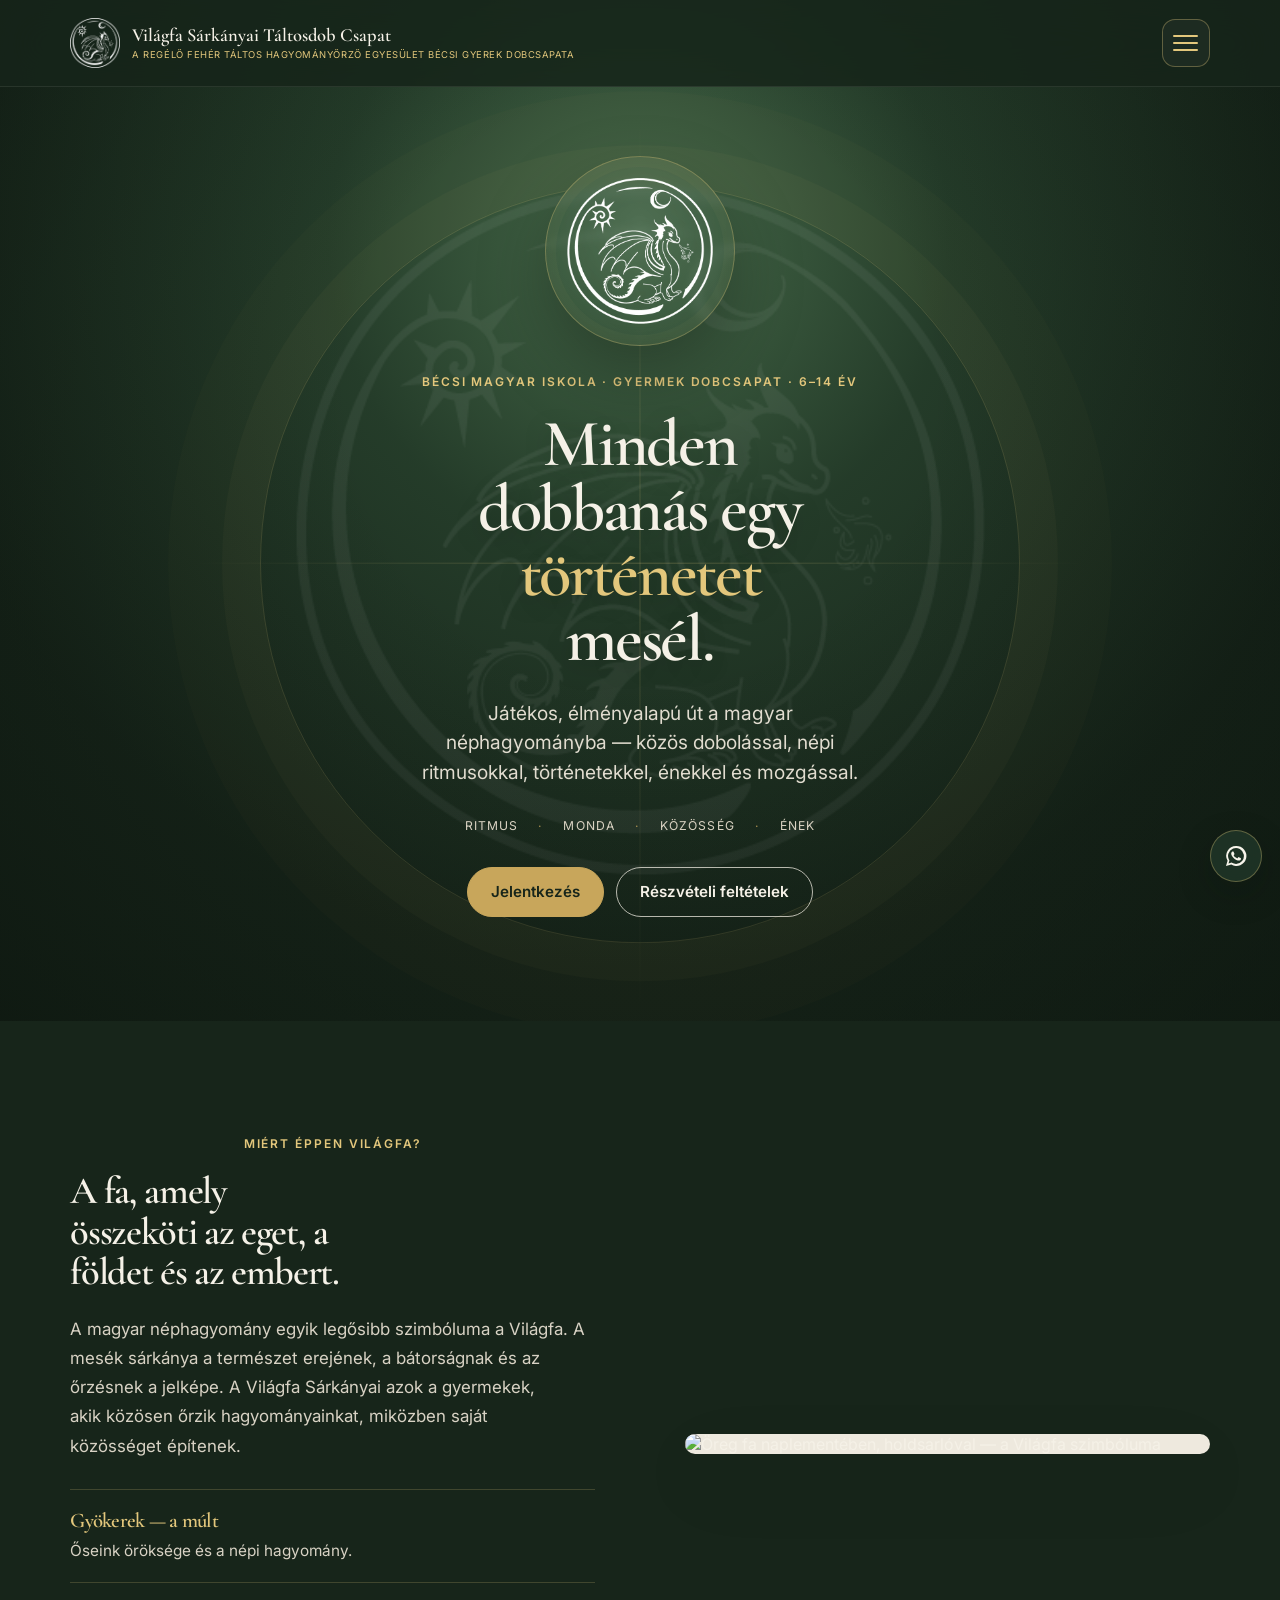
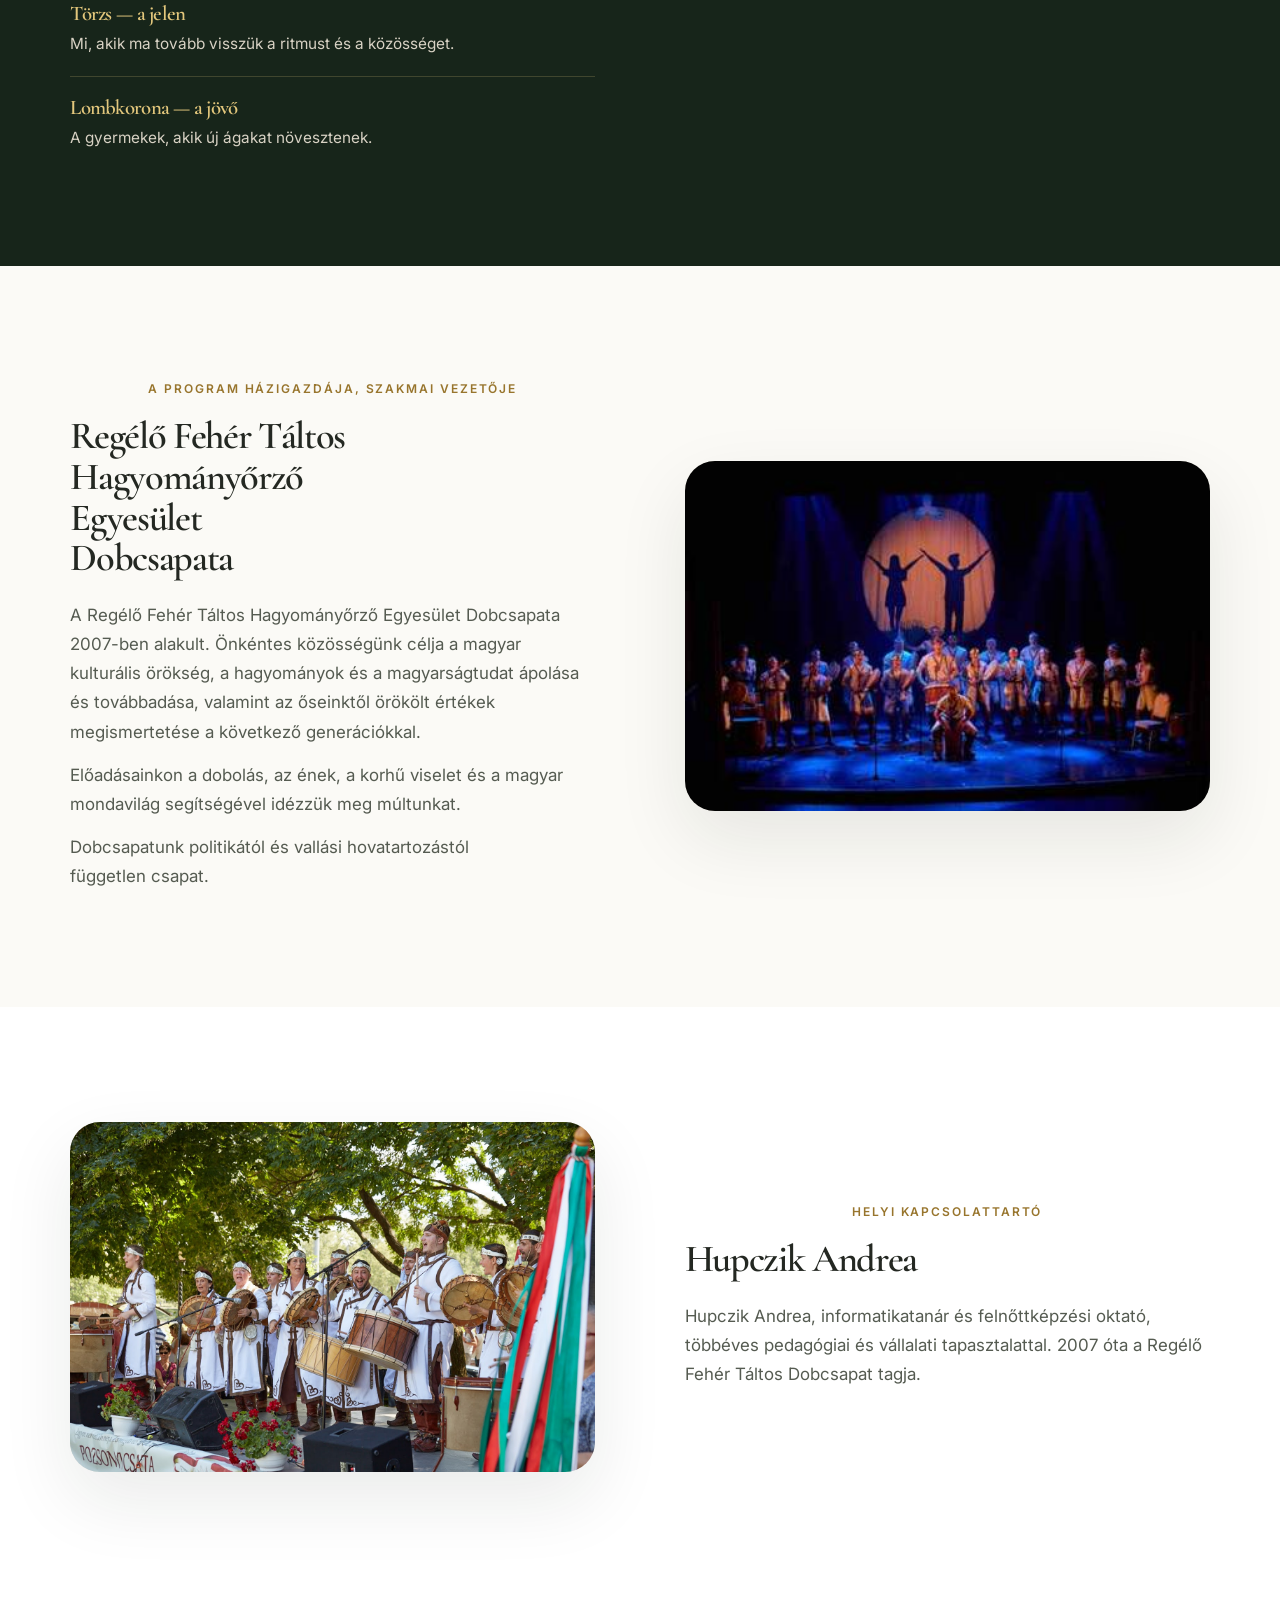
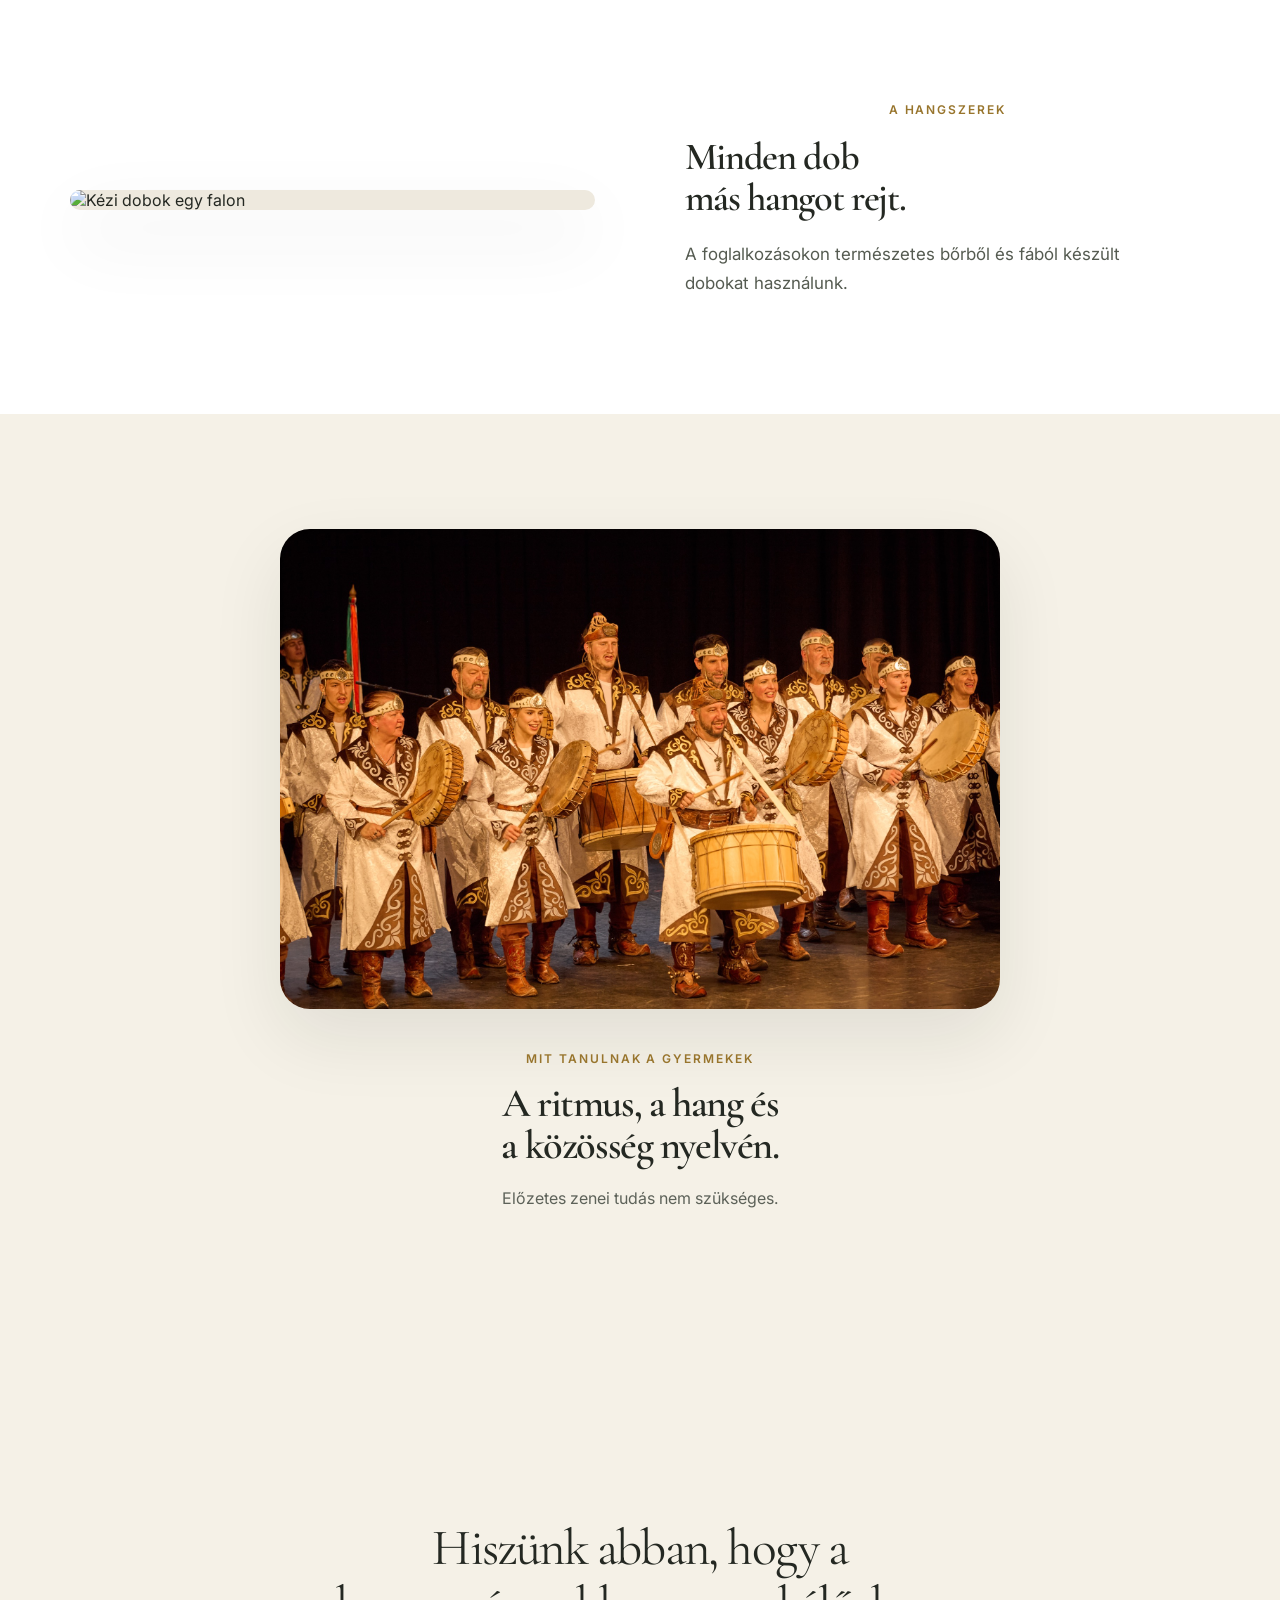
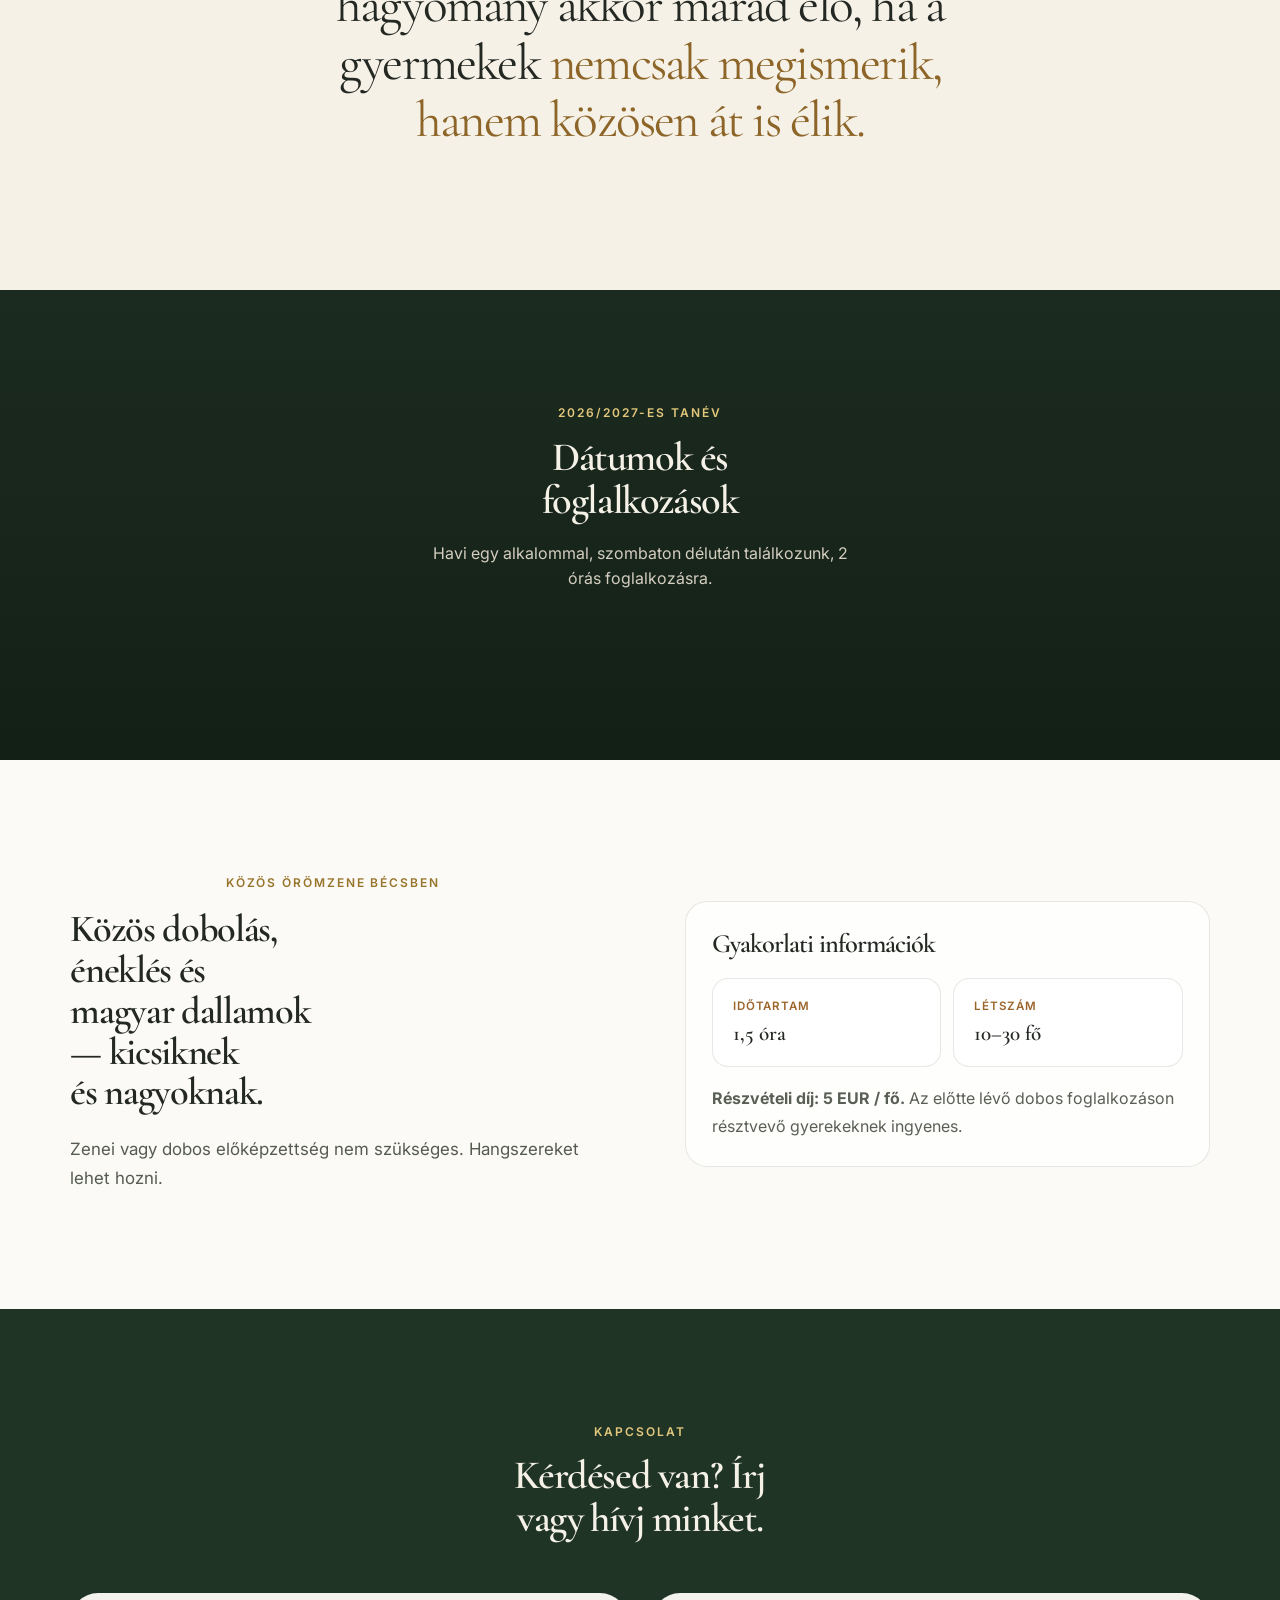
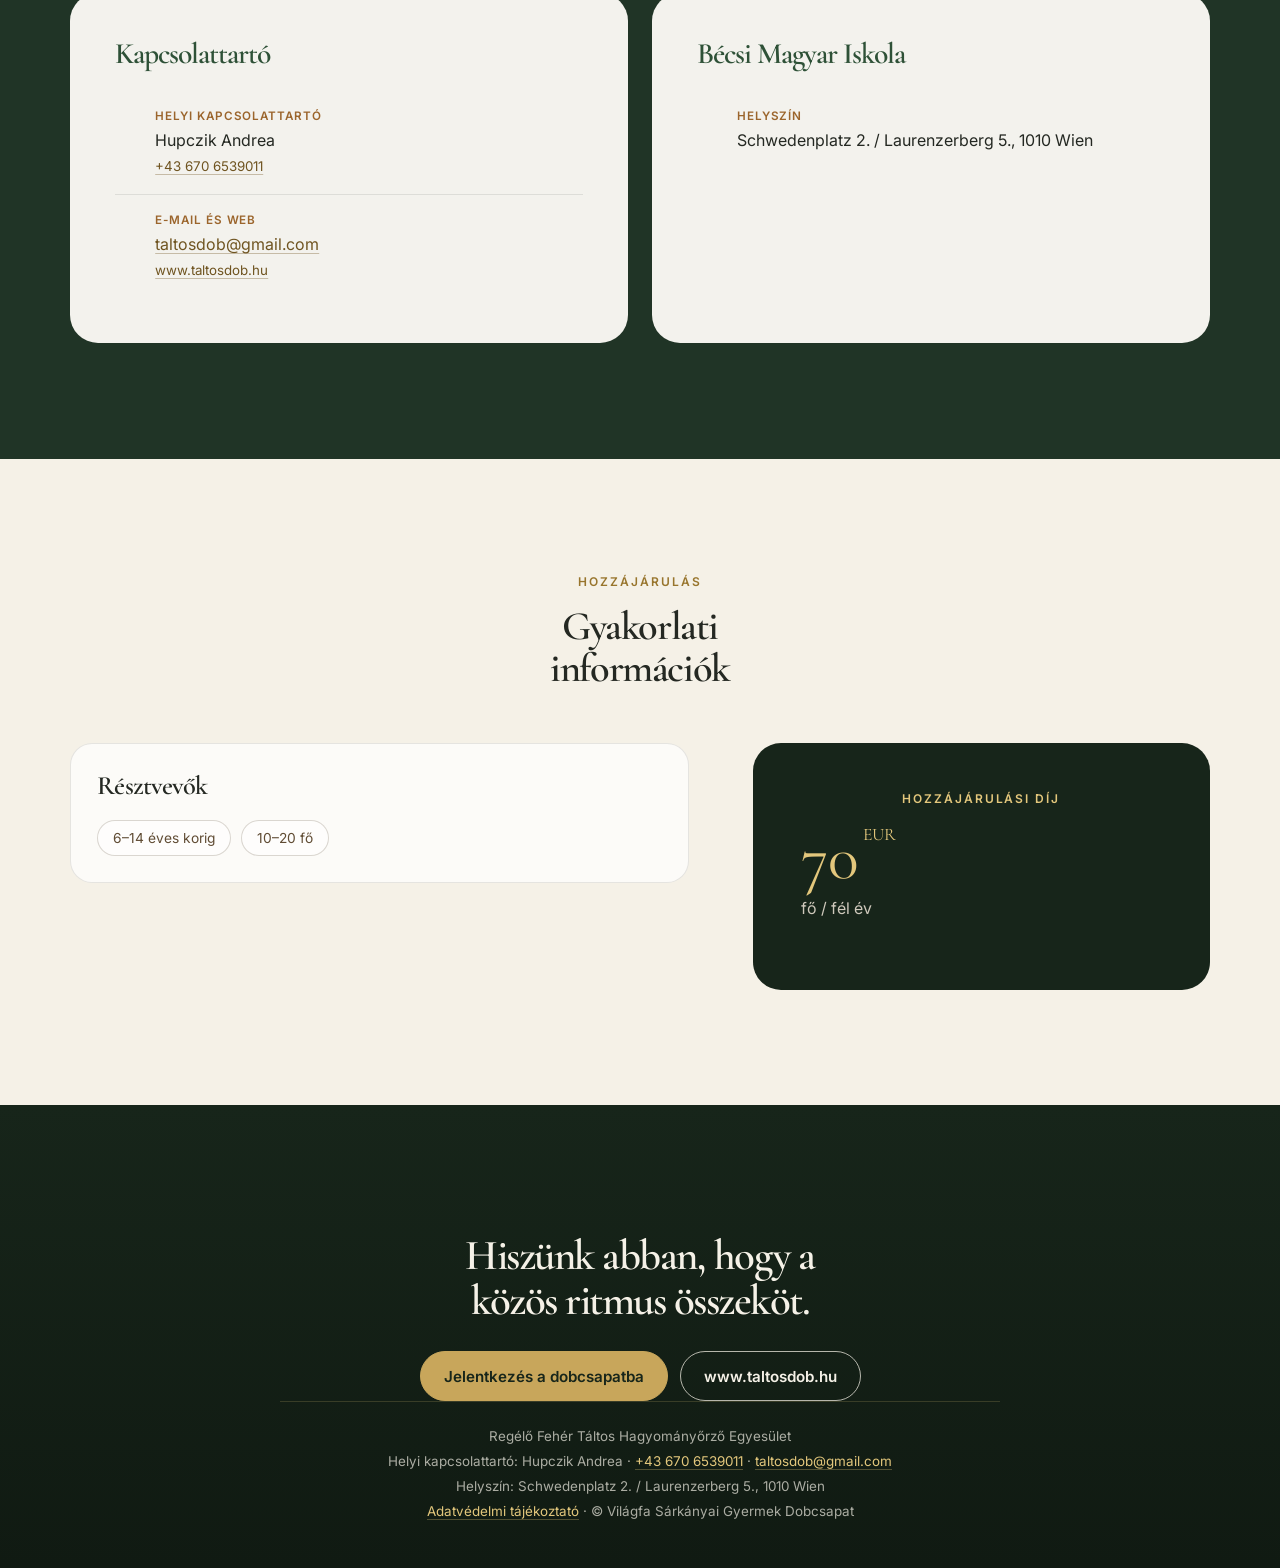
==== commit 09967755: "Add elegant responsive WhatsApp contact button" ====
--- a/index.html
+++ b/index.html
@@ -34,312 +34,41 @@
 {
   "@context": "https://schema.org",
   "@graph": [
-    {
-      "@type": "WebSite",
-      "@id": "https://taltosdob.magyariskola.at/#website",
-      "url": "https://taltosdob.magyariskola.at/",
-      "name": "Világfa Sárkányai — Gyermek Dobcsapat",
-      "inLanguage": "hu-AT",
-      "publisher": {
-        "@id": "https://www.magyariskola.at/#school"
-      },
-      "about": {
-        "@id": "https://taltosdob.magyariskola.at/#event-series"
-      }
-    },
-    {
-      "@type": "WebPage",
-      "@id": "https://taltosdob.magyariskola.at/#webpage",
-      "url": "https://taltosdob.magyariskola.at/",
-      "name": "Magyar gyermek dobcsapat Bécsben | Világfa Sárkányai",
-      "isPartOf": {
-        "@id": "https://taltosdob.magyariskola.at/#website"
-      },
-      "mainEntity": {
-        "@id": "https://taltosdob.magyariskola.at/#event-series"
-      },
-      "inLanguage": "hu-AT"
-    },
-    {
-      "@type": "Organization",
-      "@id": "https://taltosdob.magyariskola.at/#program",
-      "name": "Világfa Sárkányai Gyermek Dobcsapat",
-      "alternateName": "Világfa Sárkányai Táltosdob Csapat",
-      "url": "https://taltosdob.magyariskola.at/",
-      "logo": "https://taltosdob.magyariskola.at/images/logo.svg",
-      "description": "A Regélő Fehér Táltos Hagyományőrző Egyesület bécsi gyerek dobcsapata és a Bécsi Magyar Iskola közös programja 6–14 éves gyermekeknek.",
-      "knowsAbout": [
-        "magyar néphagyomány",
-        "népi ritmusok",
-        "közös dobolás",
-        "magyar mondák",
-        "rovásírás"
-      ],
-      "areaServed": {
-        "@type": "City",
-        "name": "Wien",
-        "alternateName": "Bécs"
-      },
-      "location": {
-        "@id": "https://taltosdob.magyariskola.at/#venue"
-      },
-      "contactPoint": {
-        "@type": "ContactPoint",
-        "contactType": "helyi kapcsolattartó",
-        "name": "Hupczik Andrea",
-        "email": "taltosdob@gmail.com",
-        "telephone": "+436706539011",
-        "availableLanguage": [
-          "hu",
-          "de"
-        ]
-      },
-      "sameAs": [
-        "https://www.taltosdob.hu",
-        "https://www.facebook.com/taltosdob",
-        "https://open.spotify.com/artist/6OJS2Y2KntijVTQWhIv0bo"
-      ]
-    },
-    {
-      "@type": "EducationalOrganization",
-      "@id": "https://www.magyariskola.at/#school",
-      "name": "Bécsi Magyar Iskola",
-      "url": "https://www.magyariskola.at",
-      "email": "office@magyariskola.at"
-    },
-    {
-      "@type": "Organization",
-      "@id": "https://taltosdob.magyariskola.at/#taltos",
-      "name": "Regélő Fehér Táltos Hagyományőrző Egyesület",
-      "url": "https://www.taltosdob.hu",
-      "email": "taltosdob@gmail.com"
-    },
-    {
-      "@type": "Person",
-      "@id": "https://tanarok.magyariskola.at/#hupczik-andrea",
-      "name": "Hupczik Andrea",
-      "jobTitle": "Foglalkozásvezető és helyi kapcsolattartó",
-      "email": "taltosdob@gmail.com",
-      "telephone": "+436706539011",
-      "url": "https://tanarok.magyariskola.at/#hupczik-andrea"
-    },
-    {
-      "@type": "Place",
-      "@id": "https://taltosdob.magyariskola.at/#venue",
-      "name": "Bécsi Magyar Iskola — Schwedenplatz",
-      "address": {
-        "@type": "PostalAddress",
-        "streetAddress": "Schwedenplatz 2 / Laurenzerberg 5",
-        "addressLocality": "Wien",
-        "postalCode": "1010",
-        "addressCountry": "AT"
-      }
-    },
-    {
-      "@type": "EventSeries",
-      "@id": "https://taltosdob.magyariskola.at/#event-series",
-      "name": "Világfa Sárkányai — 2026/2027-es gyermek dobcsapat",
-      "description": "Havi gyermekfoglalkozások Bécsben 6–14 éveseknek: magyar mondák, népi ritmusok, dobolás, ének, mozgás és közösségi játékok.",
-      "url": "https://taltosdob.magyariskola.at/#program",
-      "eventAttendanceMode": "https://schema.org/OfflineEventAttendanceMode",
-      "eventStatus": "https://schema.org/EventScheduled",
-      "location": {
-        "@id": "https://taltosdob.magyariskola.at/#venue"
-      },
-      "organizer": [
-        {
-          "@id": "https://taltosdob.magyariskola.at/#taltos"
-        },
-        {
-          "@id": "https://www.magyariskola.at/#school"
-        }
-      ],
-      "audience": {
-        "@type": "PeopleAudience",
-        "suggestedMinAge": 6,
-        "suggestedMaxAge": 14
-      },
-      "offers": [
-        {
-          "@type": "Offer",
-          "name": "Gyermekfoglalkozások féléves hozzájárulási díja",
-          "price": "70",
-          "priceCurrency": "EUR",
-          "url": "https://taltosdob.magyariskola.at/jelentkezes.html",
-          "availability": "https://schema.org/InStock"
-        }
-      ],
-      "subEvent": [
-        {
-          "@type": "Event",
-          "name": "Bemutató óra — A magyarok eredete",
-          "startDate": "2026-09-27T14:00:00+02:00",
-          "location": {
-            "@id": "https://taltosdob.magyariskola.at/#venue"
-          }
-        },
-        {
-          "@type": "Event",
-          "name": "Hunor és Magor",
-          "startDate": "2026-10-24T16:00:00+02:00",
-          "location": {
-            "@id": "https://taltosdob.magyariskola.at/#venue"
-          }
-        },
-        {
-          "@type": "Event",
-          "name": "Kerecseny — a fény születése",
-          "startDate": "2026-11-28T16:00:00+01:00",
-          "location": {
-            "@id": "https://taltosdob.magyariskola.at/#venue"
-          }
-        },
-        {
-          "@type": "Event",
-          "name": "Attila és a hun hagyomány",
-          "startDate": "2027-01-16T16:00:00+01:00",
-          "location": {
-            "@id": "https://taltosdob.magyariskola.at/#venue"
-          }
-        },
-        {
-          "@type": "Event",
-          "name": "Emese álma és Álmos születése",
-          "startDate": "2027-02-13T16:00:00+01:00",
-          "location": {
-            "@id": "https://taltosdob.magyariskola.at/#venue"
-          }
-        },
-        {
-          "@type": "Event",
-          "name": "Világfa Sárkányai gyermekfoglalkozás",
-          "startDate": "2027-03-13T16:00:00+01:00",
-          "location": {
-            "@id": "https://taltosdob.magyariskola.at/#venue"
-          }
-        },
-        {
-          "@type": "Event",
-          "name": "Világfa Sárkányai gyermekfoglalkozás",
-          "startDate": "2027-04-17T16:00:00+02:00",
-          "location": {
-            "@id": "https://taltosdob.magyariskola.at/#venue"
-          }
-        },
-        {
-          "@type": "Event",
-          "name": "Világfa Sárkányai gyermekfoglalkozás",
-          "startDate": "2027-05-22T16:00:00+02:00",
-          "location": {
-            "@id": "https://taltosdob.magyariskola.at/#venue"
-          }
-        }
-      ]
-    },
-    {
-      "@type": "EventSeries",
-      "@id": "https://www.magyariskola.at/event-details/oromzene-2026#event-series",
-      "name": "Együtt dobban Bécs – Közös örömzene",
-      "url": "https://www.magyariskola.at/event-details/oromzene-2026",
-      "description": "Külön, állandó BMI partnerprogram a Világfa Sárkányai napjain. A 2026. szeptember 27-i első alkalmon 16:00-kor kezdődik; a további közzétett napokon 18:00-kor. Felnőtteknek is ajánlható; zenei vagy dobos előképzettség nem szükséges.",
-      "inLanguage": "hu-AT",
-      "organizer": {
-        "@id": "https://www.magyariskola.at/#school"
-      },
-      "performer": {
-        "@id": "https://tanarok.magyariskola.at/#hupczik-andrea"
-      },
-      "location": {
-        "@id": "https://taltosdob.magyariskola.at/#venue"
-      },
-      "offers": {
-        "@type": "Offer",
-        "price": "5",
-        "priceCurrency": "EUR",
-        "url": "https://www.magyariskola.at/event-details/oromzene-2026"
-      }
-    }
+    {"@type":"WebSite","@id":"https://taltosdob.magyariskola.at/#website","url":"https://taltosdob.magyariskola.at/","name":"Világfa Sárkányai — Gyermek Dobcsapat","inLanguage":"hu-AT","publisher":{"@id":"https://www.magyariskola.at/#school"},"about":{"@id":"https://taltosdob.magyariskola.at/#event-series"}},
+    {"@type":"WebPage","@id":"https://taltosdob.magyariskola.at/#webpage","url":"https://taltosdob.magyariskola.at/","name":"Magyar gyermek dobcsapat Bécsben | Világfa Sárkányai","isPartOf":{"@id":"https://taltosdob.magyariskola.at/#website"},"mainEntity":{"@id":"https://taltosdob.magyariskola.at/#event-series"},"inLanguage":"hu-AT"},
+    {"@type":"Organization","@id":"https://taltosdob.magyariskola.at/#program","name":"Világfa Sárkányai Gyermek Dobcsapat","alternateName":"Világfa Sárkányai Táltosdob Csapat","url":"https://taltosdob.magyariskola.at/","logo":"https://taltosdob.magyariskola.at/images/logo.svg","description":"A Regélő Fehér Táltos Hagyományőrző Egyesület bécsi gyerek dobcsapata és a Bécsi Magyar Iskola közös programja 6–14 éves gyermekeknek.","knowsAbout":["magyar néphagyomány","népi ritmusok","közös dobolás","magyar mondák","rovásírás"],"areaServed":{"@type":"City","name":"Wien","alternateName":"Bécs"},"location":{"@id":"https://taltosdob.magyariskola.at/#venue"},"contactPoint":{"@type":"ContactPoint","contactType":"helyi kapcsolattartó","name":"Hupczik Andrea","email":"taltosdob@gmail.com","telephone":"+436706539011","availableLanguage":["hu","de"]},"sameAs":["https://www.taltosdob.hu","https://www.facebook.com/taltosdob","https://open.spotify.com/artist/6OJS2Y2KntijVTQWhIv0bo"]},
+    {"@type":"EducationalOrganization","@id":"https://www.magyariskola.at/#school","name":"Bécsi Magyar Iskola","url":"https://www.magyariskola.at","email":"office@magyariskola.at"},
+    {"@type":"Organization","@id":"https://taltosdob.magyariskola.at/#taltos","name":"Regélő Fehér Táltos Hagyományőrző Egyesület","url":"https://www.taltosdob.hu","email":"taltosdob@gmail.com"},
+    {"@type":"Person","@id":"https://tanarok.magyariskola.at/#hupczik-andrea","name":"Hupczik Andrea","jobTitle":"Foglalkozásvezető és helyi kapcsolattartó","email":"taltosdob@gmail.com","telephone":"+436706539011","url":"https://tanarok.magyariskola.at/#hupczik-andrea"},
+    {"@type":"Place","@id":"https://taltosdob.magyariskola.at/#venue","name":"Bécsi Magyar Iskola — Schwedenplatz","address":{"@type":"PostalAddress","streetAddress":"Schwedenplatz 2 / Laurenzerberg 5","addressLocality":"Wien","postalCode":"1010","addressCountry":"AT"}},
+    {"@type":"EventSeries","@id":"https://taltosdob.magyariskola.at/#event-series","name":"Világfa Sárkányai — 2026/2027-es gyermek dobcsapat","description":"Havi gyermekfoglalkozások Bécsben 6–14 éveseknek: magyar mondák, népi ritmusok, dobolás, ének, mozgás és közösségi játékok.","url":"https://taltosdob.magyariskola.at/#program","eventAttendanceMode":"https://schema.org/OfflineEventAttendanceMode","eventStatus":"https://schema.org/EventScheduled","location":{"@id":"https://taltosdob.magyariskola.at/#venue"},"organizer":[{"@id":"https://taltosdob.magyariskola.at/#taltos"},{"@id":"https://www.magyariskola.at/#school"}],"audience":{"@type":"PeopleAudience","suggestedMinAge":6,"suggestedMaxAge":14},"offers":[{"@type":"Offer","name":"Gyermekfoglalkozások féléves hozzájárulási díja","price":"70","priceCurrency":"EUR","url":"https://taltosdob.magyariskola.at/jelentkezes.html","availability":"https://schema.org/InStock"}],"subEvent":[{"@type":"Event","name":"Bemutató óra — A magyarok eredete","startDate":"2026-09-27T14:00:00+02:00","location":{"@id":"https://taltosdob.magyariskola.at/#venue"}},{"@type":"Event","name":"Hunor és Magor","startDate":"2026-10-24T16:00:00+02:00","location":{"@id":"https://taltosdob.magyariskola.at/#venue"}},{"@type":"Event","name":"Kerecseny — a fény születése","startDate":"2026-11-28T16:00:00+01:00","location":{"@id":"https://taltosdob.magyariskola.at/#venue"}},{"@type":"Event","name":"Attila és a hun hagyomány","startDate":"2027-01-16T16:00:00+01:00","location":{"@id":"https://taltosdob.magyariskola.at/#venue"}},{"@type":"Event","name":"Emese álma és Álmos születése","startDate":"2027-02-13T16:00:00+01:00","location":{"@id":"https://taltosdob.magyariskola.at/#venue"}},{"@type":"Event","name":"Világfa Sárkányai gyermekfoglalkozás","startDate":"2027-03-13T16:00:00+01:00","location":{"@id":"https://taltosdob.magyariskola.at/#venue"}},{"@type":"Event","name":"Világfa Sárkányai gyermekfoglalkozás","startDate":"2027-04-17T16:00:00+02:00","location":{"@id":"https://taltosdob.magyariskola.at/#venue"}},{"@type":"Event","name":"Világfa Sárkányai gyermekfoglalkozás","startDate":"2027-05-22T16:00:00+02:00","location":{"@id":"https://taltosdob.magyariskola.at/#venue"}}]},
+    {"@type":"EventSeries","@id":"https://www.magyariskola.at/event-details/oromzene-2026#event-series","name":"Együtt dobban Bécs – Közös örömzene","url":"https://www.magyariskola.at/event-details/oromzene-2026","description":"Külön, állandó BMI partnerprogram a Világfa Sárkányai napjain. A 2026. szeptember 27-i első alkalmon 16:00-kor kezdődik; a további közzétett napokon 18:00-kor. Felnőtteknek is ajánlható; zenei vagy dobos előképzettség nem szükséges.","inLanguage":"hu-AT","organizer":{"@id":"https://www.magyariskola.at/#school"},"performer":{"@id":"https://tanarok.magyariskola.at/#hupczik-andrea"},"location":{"@id":"https://taltosdob.magyariskola.at/#venue"},"offers":{"@type":"Offer","price":"5","priceCurrency":"EUR","url":"https://www.magyariskola.at/event-details/oromzene-2026"}}
   ]
 }
 </script>
 <!-- ecosystem-authority-schema:start -->
 <script type="application/ld+json">
-{
-  "@context":"https://schema.org",
-  "@graph":[
-    {
-      "@type":["EducationalOrganization","School"],
-      "@id":"https://www.magyariskola.at/#school",
-      "name":"Bécsi Magyar Iskola",
-      "alternateName":["BMI","Wiener Ungarische Schule"],
-      "url":"https://www.magyariskola.at/",
-      "foundingDate":"1987",
-      "description":"A Bécsi Magyar Iskolát 1987-ben alapították Bécsben; 2027-ben ünnepli fennállásának 40. évfordulóját.",
-      "sameAs":["https://www.wikidata.org/wiki/Q141274560","https://hu.wikipedia.org/wiki/B%C3%A9csi_Magyar_Iskola"],
-      "subjectOf":{"@type":"CollectionPage","url":"https://rolunk.at/tag/becsi-magyar-iskola/","name":"Rólunk.at – Bécsi Magyar Iskola sajtóarchívum"},
-      "parentOrganization":{"@id":"https://www.kozpontiszovetseg.at/#organization"}
-    },
-    {
-      "@type":"Organization",
-      "@id":"https://www.kozpontiszovetseg.at/#organization",
-      "name":"Ausztriai Magyar Egyesületek és Szervezetek Központi Szövetsége",
-      "url":"https://www.kozpontiszovetseg.at/",
-      "sameAs":["https://www.wikidata.org/wiki/Q141274866","https://hu.wikipedia.org/wiki/Ausztriai_Magyar_Egyes%C3%BCletek_%C3%A9s_Szervezetek_K%C3%B6zponti_Sz%C3%B6vets%C3%A9ge"],
-      "subjectOf":{"@type":"CollectionPage","url":"https://rolunk.at/tag/kozponti-szovetseg/","name":"Rólunk.at – Központi Szövetség sajtóarchívum"}
-    },
-    {
-      "@type":"WebSite",
-      "@id":"https://taltosdob.magyariskola.at/#website",
-      "name":"Világfa Sárkányai",
-      "url":"https://taltosdob.magyariskola.at/",
-      "isPartOf":{"@id":"https://www.magyariskola.at/#website"},
-      "about":{"@id":"https://www.magyariskola.at/#school"},
-      "relatedLink":[
-        "https://www.wikidata.org/wiki/Q141274560",
-        "https://hu.wikipedia.org/wiki/B%C3%A9csi_Magyar_Iskola",
-        "https://rolunk.at/tag/becsi-magyar-iskola/",
-        "https://rolunk.at/tag/kozponti-szovetseg/",
-        "https://taltosdob.magyariskola.at/rolunk-authority.json",
-        "https://programvalaszto.magyariskola.at/",
-        "https://programvalaszto.magyariskola.at/programs.json",
-        "https://tanarok.magyariskola.at/"
-      ]
-    }
-  ]
-}
+{"@context":"https://schema.org","@graph":[{"@type":["EducationalOrganization","School"],"@id":"https://www.magyariskola.at/#school","name":"Bécsi Magyar Iskola","alternateName":["BMI","Wiener Ungarische Schule"],"url":"https://www.magyariskola.at/","foundingDate":"1987","description":"A Bécsi Magyar Iskolát 1987-ben alapították Bécsben; 2027-ben ünnepli fennállásának 40. évfordulóját.","sameAs":["https://www.wikidata.org/wiki/Q141274560","https://hu.wikipedia.org/wiki/B%C3%A9csi_Magyar_Iskola"],"subjectOf":{"@type":"CollectionPage","url":"https://rolunk.at/tag/becsi-magyar-iskola/","name":"Rólunk.at – Bécsi Magyar Iskola sajtóarchívum"},"parentOrganization":{"@id":"https://www.kozpontiszovetseg.at/#organization"}},{"@type":"Organization","@id":"https://www.kozpontiszovetseg.at/#organization","name":"Ausztriai Magyar Egyesületek és Szervezetek Központi Szövetsége","url":"https://www.kozpontiszovetseg.at/","sameAs":["https://www.wikidata.org/wiki/Q141274866","https://hu.wikipedia.org/wiki/Ausztriai_Magyar_Egyes%C3%BCletek_%C3%A9s_Szervezetek_K%C3%B6zponti_Sz%C3%B6vets%C3%A9ge"],"subjectOf":{"@type":"CollectionPage","url":"https://rolunk.at/tag/kozponti-szovetseg/","name":"Rólunk.at – Központi Szövetség sajtóarchívum"}},{"@type":"WebSite","@id":"https://taltosdob.magyariskola.at/#website","name":"Világfa Sárkányai","url":"https://taltosdob.magyariskola.at/","isPartOf":{"@id":"https://www.magyariskola.at/#website"},"about":{"@id":"https://www.magyariskola.at/#school"},"relatedLink":["https://www.wikidata.org/wiki/Q141274560","https://hu.wikipedia.org/wiki/B%C3%A9csi_Magyar_Iskola","https://rolunk.at/tag/becsi-magyar-iskola/","https://rolunk.at/tag/kozponti-szovetseg/","https://taltosdob.magyariskola.at/rolunk-authority.json","https://programvalaszto.magyariskola.at/","https://programvalaszto.magyariskola.at/programs.json","https://tanarok.magyariskola.at/"]}]}
 </script>
 <!-- ecosystem-authority-schema:end -->
 </head>
 <body>
-<nav class="nav">
-  <a class="nav-logo" href="#top"><img class="nav-brand-logo" src="images/logo.svg" alt="Világfa Sárkányai logó"><span class="nav-title"><span class="nav-title-main">Világfa Sárkányai Táltosdob Csapat</span><span class="nav-title-sub">A Regélő Fehér Táltos Hagyományőrző Egyesület bécsi gyerek dobcsapata</span></span></a>
-  <button class="nav-toggle" id="navToggle" aria-label="Menü megnyitása" aria-expanded="false"><span></span><span></span><span></span></button>
-  <div class="nav-menu" id="navMenu"><a href="#szimbolum">A szimbólum</a><a href="#hazigazda">Házigazda</a><a href="#kapcsolattarto">Kapcsolattartó</a><a href="#program">Program</a><a href="#oromzene">Közös örömzene</a><a href="#kapcsolat">Kapcsolat</a><a href="#info">Részvétel</a><div class="nav-socials" aria-label="Közösségi oldalak"><a href="https://www.facebook.com/taltosdob" target="_blank" rel="noopener" aria-label="Facebook"><svg viewBox="0 0 24 24" aria-hidden="true"><path d="M13.6 22v-9h3l.45-3.5H13.6V7.27c0-1.01.28-1.7 1.74-1.7H17.2V2.44c-.32-.04-1.42-.14-2.7-.14-2.67 0-4.5 1.63-4.5 4.63V9.5H7v3.5h3V22h3.6z"/></svg></a><a href="https://open.spotify.com/artist/6OJS2Y2KntijVTQWhIv0bo" target="_blank" rel="noopener" aria-label="Spotify"><svg viewBox="0 0 24 24" aria-hidden="true"><path d="M12 2a10 10 0 1 0 0 20 10 10 0 0 0 0-20zm4.58 14.42a.62.62 0 0 1-.85.2c-2.34-1.43-5.28-1.75-8.74-.96a.62.62 0 1 1-.28-1.2c3.79-.87 7.04-.5 9.67 1.1.29.18.38.56.2.86zm1.21-2.7a.78.78 0 0 1-1.07.26c-2.68-1.65-6.77-2.13-9.94-1.16a.78.78 0 1 1-.46-1.49c3.63-1.11 8.14-.58 11.21 1.31.37.23.49.71.26 1.08zm.1-2.81C14.67 9 9.36 8.82 6.3 9.75a.94.94 0 1 1-.54-1.79c3.51-1.06 9.38-.85 13.09 1.35a.94.94 0 0 1-.96 1.6z"/></svg></a></div><a class="nav-cta" href="jelentkezes.html">Jelentkezés</a></div>
-</nav>
-
+<nav class="nav"><a class="nav-logo" href="#top"><img class="nav-brand-logo" src="images/logo.svg" alt="Világfa Sárkányai logó"><span class="nav-title"><span class="nav-title-main">Világfa Sárkányai Táltosdob Csapat</span><span class="nav-title-sub">A Regélő Fehér Táltos Hagyományőrző Egyesület bécsi gyerek dobcsapata</span></span></a><button class="nav-toggle" id="navToggle" aria-label="Menü megnyitása" aria-expanded="false"><span></span><span></span><span></span></button><div class="nav-menu" id="navMenu"><a href="#szimbolum">A szimbólum</a><a href="#hazigazda">Házigazda</a><a href="#kapcsolattarto">Kapcsolattartó</a><a href="#program">Program</a><a href="#oromzene">Közös örömzene</a><a href="#kapcsolat">Kapcsolat</a><a href="#info">Részvétel</a><div class="nav-socials" aria-label="Közösségi oldalak"><a href="https://www.facebook.com/taltosdob" target="_blank" rel="noopener" aria-label="Facebook"><svg viewBox="0 0 24 24" aria-hidden="true"><path d="M13.6 22v-9h3l.45-3.5H13.6V7.27c0-1.01.28-1.7 1.74-1.7H17.2V2.44c-.32-.04-1.42-.14-2.7-.14-2.67 0-4.5 1.63-4.5 4.63V9.5H7v3.5h3V22h3.6z"/></svg></a><a href="https://open.spotify.com/artist/6OJS2Y2KntijVTQWhIv0bo" target="_blank" rel="noopener" aria-label="Spotify"><svg viewBox="0 0 24 24" aria-hidden="true"><path d="M12 2a10 10 0 1 0 0 20 10 10 0 0 0 0-20zm4.58 14.42a.62.62 0 0 1-.85.2c-2.34-1.43-5.28-1.75-8.74-.96a.62.62 0 1 1-.28-1.2c3.79-.87 7.04-.5 9.67 1.1.29.18.38.56.2.86zm1.21-2.7a.78.78 0 0 1-1.07.26c-2.68-1.65-6.77-2.13-9.94-1.16a.78.78 0 1 1-.46-1.49c3.63-1.11 8.14-.58 11.21 1.31.37.23.49.71.26 1.08zm.1-2.81C14.67 9 9.36 8.82 6.3 9.75a.94.94 0 1 1-.54-1.79c3.51-1.06 9.38-.85 13.09 1.35a.94.94 0 0 1-.96 1.6z"/></svg></a></div><a class="nav-cta" href="jelentkezes.html">Jelentkezés</a></div></nav>
 <header class="hero" id="top"><div class="hero-orbit" aria-hidden="true"></div><div class="wrap"><div class="hero-inner"><div class="hero-mark"><img class="hero-logo" src="images/logo.svg" alt="Világfa Sárkányai dobcsapat logó"></div><span class="eyebrow">Bécsi Magyar Iskola · Gyermek Dobcsapat · 6–14 év</span><h1>Minden dobbanás egy <em>történetet</em> mesél.</h1><p class="hero-sub">Játékos, élményalapú út a magyar néphagyományba — közös dobolással, népi ritmusokkal, történetekkel, énekkel és mozgással.</p><div class="hero-pills" aria-label="A program fő elemei"><span class="hero-pill">Ritmus</span><span class="hero-pill">Monda</span><span class="hero-pill">Közösség</span><span class="hero-pill">Ének</span></div><div class="hero-cta"><a class="btn btn-gold" href="jelentkezes.html">Jelentkezés</a><a class="btn btn-line" href="#info">Részvételi feltételek</a></div></div></div></header>
-
 <section class="section section-dark" id="szimbolum"><div class="wrap"><div class="feature-grid"><div class="copy"><span class="eyebrow">Miért éppen Világfa?</span><h2>A fa, amely összeköti az eget, a földet és az embert.</h2><p>A magyar néphagyomány egyik legősibb szimbóluma a Világfa. A mesék sárkánya a természet erejének, a bátorságnak és az őrzésnek a jelképe. A Világfa Sárkányai azok a gyermekek, akik közösen őrzik hagyományainkat, miközben saját közösséget építenek.</p><div class="layers"><div class="layer"><h3>Gyökerek — a múlt</h3><p>Őseink öröksége és a népi hagyomány.</p></div><div class="layer"><h3>Törzs — a jelen</h3><p>Mi, akik ma tovább visszük a ritmust és a közösséget.</p></div><div class="layer"><h3>Lombkorona — a jövő</h3><p>A gyermekek, akik új ágakat növesztenek.</p></div></div></div><div class="media"><img src="images/embedded_1.jpeg" alt="Öreg fa naplementében, holdsarlóval — a Világfa szimbóluma"></div></div></div></section>
-
-<section class="section section-light" id="hazigazda"><div class="wrap"><div class="feature-grid reverse"><div class="copy"><span class="eyebrow">A program házigazdája, szakmai vezetője</span><h2>Regélő Fehér Táltos Hagyományőrző Egyesület Dobcsapata</h2><p>A Regélő Fehér Táltos Hagyományőrző Egyesület Dobcsapata 2007-ben alakult. Önkéntes közösségünk célja a magyar kulturális örökség, a hagyományok és a magyarságtudat ápolása és továbbadása, valamint az őseinktől örökölt értékek megismertetése a következő generációkkal.</p><p>Előadásainkon a dobolás, az ének, a korhű viselet és a magyar mondavilág segítségével idézzük meg múltunkat. Rendszeresen veszünk részt magyarországi és határon túli hagyományőrző rendezvényeken, köztük a Kurultájon és az Ősök Napján is.</p><p>Dobcsapatunk politikától és vallási hovatartozástól független csapat.</p><p>Hiszünk abban, hogy a hagyomány akkor marad élő, ha a gyermekek nemcsak megismerik, hanem közösen át is élik.</p></div><div class="media"><img src="images/uploaded-stage-20260829.jpg" alt="A Regélő Fehér Táltos Dobcsapat színpadi csoportképe"></div></div></div></section>
-
-<section class="section section-white" id="kapcsolattarto"><div class="wrap"><div class="feature-grid"><div class="media"><img src="images/andrea-family-final-2026.jpg" alt="Gyermek- és felnőtt dobosok közös színpadi képe"></div><div class="copy"><span class="eyebrow">Helyi kapcsolattartó</span><h2>Hupczik Andrea</h2><p>Hupczik Andrea, informatikatanár és felnőttképzési oktató, többéves pedagógiai és vállalati tapasztalattal. 2007 óta a Regélő Fehér Táltos Dobcsapat tagjaként számára különösen fontos a magyar kultúra, a hagyományok és a közösségi értékek továbbadása a következő generációnak.</p><p>Mellé a csapatból minden alkalomra Bécsbe utazna 4 felnőtt dobos, hogy együtt vezessék a foglalkozást és hogy mindenkire elég figyelem jusson.</p><p>A tagok között van képzett énektanár, kórusvezető, aki általános iskolában tanít. Van, aki a mozgásért, ritmusoktatásért felel. Így mindenki a saját területén tud hozzájárulni a csapat fejlődéséhez.</p></div></div></div></section>
-
-<section class="section section-white"><div class="wrap"><div class="feature-grid"><div class="media"><img src="images/embedded_4.jpeg" alt="Kézi dobok egy falon"></div><div class="copy"><span class="eyebrow">A hangszerek</span><h2>Minden dob más hangot rejt.</h2><p>A foglalkozásokon természetes bőrből és fából készült dobokat használunk. Minden hangszer másképp szól, a gyerekek pedig megtapasztalják a közös ritmus és az egyedi hang kapcsolatát.</p></div></div></div></section>
-
-<section class="section learn"><div class="wrap"><div class="media" style="max-width:720px;margin:0 auto 42px"><img src="images/andrea-stage-2-2026.jpg?v=20260829-3" alt="A Regélő Fehér Táltos Dobcsapat színpadi fellépése"></div><div class="section-head"><span class="eyebrow">Mit tanulnak a gyermekek</span><h2>A ritmus, a hang és a közösség nyelvén.</h2><p>Előzetes zenei tudás nem szükséges.</p></div><div class="learn-list"><div class="learn-row"><span class="learn-icon" aria-hidden="true">◉</span><h3>Ritmus és dobolás</h3><p>Egyszerű ritmusgyakorlatok, ritmusok utánzása és közös dobolás.</p></div><div class="learn-row"><span class="learn-icon" aria-hidden="true">♪</span><h3>Dobos dal és ének</h3><p>A történethez vagy témakörhöz illeszkedő dal megismerése, közös eléneklése és dobolása.</p></div><div class="learn-row"><span class="learn-icon" aria-hidden="true">◎</span><h3>Mozgás és játék</h3><p>A történethez kapcsolódó mozgásos, dramatikus vagy közösségi játékok.</p></div><div class="learn-row"><span class="learn-icon" aria-hidden="true">✦</span><h3>Történetek és jelképek</h3><p>Csodaszarvas, Hunor és Magor, Attila, Emese álma, Álmos, Árpád, a hét vezér és a honfoglalás mondái.</p></div></div></div></section>
-
+<section class="section section-light" id="hazigazda"><div class="wrap"><div class="feature-grid reverse"><div class="copy"><span class="eyebrow">A program házigazdája, szakmai vezetője</span><h2>Regélő Fehér Táltos Hagyományőrző Egyesület Dobcsapata</h2><p>A Regélő Fehér Táltos Hagyományőrző Egyesület Dobcsapata 2007-ben alakult. Önkéntes közösségünk célja a magyar kulturális örökség, a hagyományok és a magyarságtudat ápolása és továbbadása, valamint az őseinktől örökölt értékek megismertetése a következő generációkkal.</p><p>Előadásainkon a dobolás, az ének, a korhű viselet és a magyar mondavilág segítségével idézzük meg múltunkat.</p><p>Dobcsapatunk politikától és vallási hovatartozástól független csapat.</p></div><div class="media"><img src="images/uploaded-stage-20260829.jpg" alt="A Regélő Fehér Táltos Dobcsapat színpadi csoportképe"></div></div></div></section>
+<section class="section section-white" id="kapcsolattarto"><div class="wrap"><div class="feature-grid"><div class="media"><img src="images/andrea-family-final-2026.jpg" alt="Gyermek- és felnőtt dobosok közös színpadi képe"></div><div class="copy"><span class="eyebrow">Helyi kapcsolattartó</span><h2>Hupczik Andrea</h2><p>Hupczik Andrea, informatikatanár és felnőttképzési oktató, többéves pedagógiai és vállalati tapasztalattal. 2007 óta a Regélő Fehér Táltos Dobcsapat tagja.</p></div></div></div></section>
+<section class="section section-white"><div class="wrap"><div class="feature-grid"><div class="media"><img src="images/embedded_4.jpeg" alt="Kézi dobok egy falon"></div><div class="copy"><span class="eyebrow">A hangszerek</span><h2>Minden dob más hangot rejt.</h2><p>A foglalkozásokon természetes bőrből és fából készült dobokat használunk.</p></div></div></div></section>
+<section class="section learn"><div class="wrap"><div class="media" style="max-width:720px;margin:0 auto 42px"><img src="images/andrea-stage-2-2026.jpg?v=20260829-3" alt="A Regélő Fehér Táltos Dobcsapat színpadi fellépése"></div><div class="section-head"><span class="eyebrow">Mit tanulnak a gyermekek</span><h2>A ritmus, a hang és a közösség nyelvén.</h2><p>Előzetes zenei tudás nem szükséges.</p></div></div></section>
 <section class="quote"><div class="wrap"><blockquote>Hiszünk abban, hogy a hagyomány akkor marad élő, ha a gyermekek <span>nemcsak megismerik, hanem közösen át is élik.</span></blockquote></div></section>
-
-<section class="section program" id="program"><div class="wrap"><div class="section-head"><span class="eyebrow">2026/2027-es tanév</span><h2>Dátumok és foglalkozások</h2><p>Havi egy alkalommal, szombaton délután találkozunk, 2 órás foglalkozásra. Az első bemutató alkalom 2026. szeptember 27-én lesz. A féléves hozzájárulási díj 70 EUR / fő.</p></div><div class="months"><article class="month"><div class="date">2026. szeptember 27.</div><div class="theme">Bemutató óra — A magyarok eredete</div><ul><li>Kik voltak őseink?</li><li>Sztyeppei életmód, jurta, lovas népek</li><li>A sárkányok</li><li>Rovásírás</li></ul></article><article class="month"><div class="date">2026. október 24. · tervezett</div><div class="theme">Hunor és Magor</div><ul><li>A testvérpár története</li><li>A csodaszarvas üldözése</li><li>Új haza keresése</li></ul></article><article class="month"><div class="date">2026. november 28.</div><div class="theme">Kerecseny — a fény születése</div><ul><li>Adventre készülődés</li></ul></article><article class="month"><div class="date">2027. január 16.</div><div class="theme">Attila és a hun hagyomány</div><ul><li>Attila király</li><li>Isten kardja</li><li>Csaba királyfi</li><li>Turul és szarvas</li></ul></article><article class="month"><div class="date">2027. február 13.</div><div class="theme">Emese álma és Álmos születése</div><ul><li>Turulmadár</li><li>Emese álma</li><li>Álmos jelentősége</li></ul></article></div><p class="program-note">Egy-egy alkalom főbb részei: mese vagy monda, dobos dal, szimbólumok megismerése, ritmus és dobolás, mozgás és játék, valamint szünet.</p></div></section>
-
-<section class="section section-light" id="oromzene"><div class="wrap"><div class="feature-grid"><div class="copy"><span class="eyebrow">Közös örömzene Bécsben</span><h2>Közös dobolás, éneklés és magyar dallamok — kicsiknek és nagyoknak.</h2><p>A legutóbbi fellépésünk után örömmel tapasztaltuk, hogy nemcsak a gyermekek, hanem a szülők és más érdeklődők is szívesen kipróbálták a közös dobolást. Ezért a gyermekfoglalkozások mellett szeretnénk egy olyan programot is kínálni, amelyhez kortól és előképzettségtől függetlenül bárki csatlakozhat.</p><p>A gyermekfoglalkozást követően egy másfél órás, kötetlen közös dobolást és zenélést tartunk, ahol a hangsúly az együtt zenélés örömén és a közösségi élményen van. Könnyen megtanulható dobos dalokat, ritmusokat és közismert magyar népdalokat tanulunk, együtt dobolunk és énekelünk.</p><p>A programra felnőtteket, fiatalokat, szülőket és gyermekeket egyaránt várunk. A célunk, hogy létrejöjjön egy olyan nyitott közösségi alkalom, ahol a magyar zene, a ritmus, az éneklés és a közös dobolás, zenélés összehozza a generációkat.</p><p>Zenei vagy dobos előképzettség nem szükséges. Hangszereket lehet hozni.</p></div><div class="info-block"><h3>Gyakorlati információk</h3><div class="format"><div class="format-card"><div class="label">Időtartam</div><div class="value">1,5 óra</div></div><div class="format-card"><div class="label">Létszám</div><div class="value">10–30 fő</div></div></div><p class="note"><strong>Részvételi díj: 5 EUR / fő.</strong> Az előtte lévő dobos foglalkozáson résztvevő gyerekeknek ingyenes.</p><div class="media oromzene-photo" style="margin-top:24px"><img src="images/andrea-oromzene-final-2026.jpg" alt="A Regélő Fehér Táltos Dobcsapat közös zenélése"></div></div></div></div></section>
-
-<section class="section contact" id="kapcsolat"><div class="wrap"><div class="section-head"><span class="eyebrow">Kapcsolat</span><h2>Kérdésed van? Írj vagy hívj minket.</h2></div><div class="contact-grid"><article class="contact-card"><h3>Kapcsolattartó</h3><div class="contact-row"><div></div><div><div class="label">Egyesület</div><div class="value">Regélő Fehér Táltos Hagyományőrző Egyesület</div></div></div><div class="contact-row"><div></div><div><div class="label">Helyi kapcsolattartó</div><div class="value">Hupczik Andrea<small><a href="tel:+436706539011">+43 670 6539011</a></small></div></div></div><div class="contact-row"><div></div><div><div class="label">E-mail és web</div><div class="value"><a href="mailto:taltosdob@gmail.com">taltosdob@gmail.com</a><small><a href="https://www.taltosdob.hu" target="_blank" rel="noopener">www.taltosdob.hu</a></small></div></div></div></article><article class="contact-card"><h3>Bécsi Magyar Iskola</h3><div class="contact-row"><div></div><div><div class="label">Helyszín</div><div class="value">Schwedenplatz 2. / Laurenzerberg 5., 1010 Wien</div></div></div><div class="contact-row"><div></div><div><div class="label">Jelentkezés</div><div class="value">A BMI e-mail címén, a honlapon keresztül.<small><a href="https://www.magyariskola.at" target="_blank" rel="noopener">www.magyariskola.at</a></small></div></div></div></article></div></div></section>
-
-<section class="section info" id="info"><div class="wrap"><div class="section-head"><span class="eyebrow">Hozzájárulás</span><h2>Gyakorlati információk</h2></div><div class="info-grid"><div class="info-left"><article class="info-block"><h3>Résztvevők</h3><div class="tags"><span class="tag">6–14 éves korig</span><span class="tag">10–20 fő</span></div></article><article class="info-block"><h3>Foglalkozások üteme</h3><div class="format"><div class="format-card"><div class="label">Gyakoriság</div><div class="value">Havi 1 alkalom</div></div><div class="format-card"><div class="label">Időtartam</div><div class="value">2 óra</div></div></div></article></div><aside class="price-card"><span class="eyebrow">Hozzájárulási díj</span><div class="price">70<small>EUR</small></div><div class="price-unit">fő / fél év</div><ul class="price-list"><li>Egy foglalkozás ára: 20 EUR</li><li>Féléves díj: 70 EUR / fő</li><li>Az első bemutató foglalkozás ingyenes</li></ul></aside></div></div></section>
-
-<footer class="footer"><div class="wrap"><h2>Hiszünk abban, hogy a közös ritmus összeköt.</h2><div class="footer-cta"><a class="btn btn-gold" href="jelentkezes.html">Jelentkezés a dobcsapatba</a><a class="btn btn-line" href="https://www.taltosdob.hu" target="_blank" rel="noopener">www.taltosdob.hu</a></div><div class="social"><a href="https://www.facebook.com/taltosdob" target="_blank" rel="noopener" aria-label="Facebook"><svg viewBox="0 0 24 24" aria-hidden="true"><path d="M13.6 22v-9h3l.45-3.5H13.6V7.27c0-1.01.28-1.7 1.74-1.7H17.2V2.44c-.32-.04-1.42-.14-2.7-.14-2.67 0-4.5 1.63-4.5 4.63V9.5H7v3.5h3V22h3.6z"/></svg></a><a href="https://open.spotify.com/artist/6OJS2Y2KntijVTQWhIv0bo" target="_blank" rel="noopener" aria-label="Spotify"><svg viewBox="0 0 24 24" aria-hidden="true"><path d="M12 2a10 10 0 1 0 0 20 10 10 0 0 0 0-20zm4.58 14.42a.62.62 0 0 1-.85.2c-2.34-1.43-5.28-1.75-8.74-.96a.62.62 0 1 1-.28-1.2c3.79-.87 7.04-.5 9.67 1.1.29.18.38.56.2.86zm1.21-2.7a.78.78 0 0 1-1.07.26c-2.68-1.65-6.77-2.13-9.94-1.16a.78.78 0 1 1-.46-1.49c3.63-1.11 8.14-.58 11.21 1.31.37.23.49.71.26 1.08zm.1-2.81C14.67 9 9.36 8.82 6.3 9.75a.94.94 0 1 1-.54-1.79c3.51-1.06 9.38-.85 13.09 1.35a.94.94 0 0 1-.96 1.6z"/></svg></a></div><p class="footer-note">Regélő Fehér Táltos Hagyományőrző Egyesület<br>Helyi kapcsolattartó: Hupczik Andrea · <a href="tel:+436706539011">+43 670 6539011</a> · <a href="mailto:taltosdob@gmail.com">taltosdob@gmail.com</a> · <a href="https://www.taltosdob.hu" target="_blank" rel="noopener">www.taltosdob.hu</a><br>Helyszín: Schwedenplatz 2. / Laurenzerberg 5., 1010 Wien<br><a href="adatvedelem.html">Adatvédelmi tájékoztató</a> · © Világfa Sárkányai Gyermek Dobcsapat</p></div></footer>
+<section class="section program" id="program"><div class="wrap"><div class="section-head"><span class="eyebrow">2026/2027-es tanév</span><h2>Dátumok és foglalkozások</h2><p>Havi egy alkalommal, szombaton délután találkozunk, 2 órás foglalkozásra.</p></div></div></section>
+<section class="section section-light" id="oromzene"><div class="wrap"><div class="feature-grid"><div class="copy"><span class="eyebrow">Közös örömzene Bécsben</span><h2>Közös dobolás, éneklés és magyar dallamok — kicsiknek és nagyoknak.</h2><p>Zenei vagy dobos előképzettség nem szükséges. Hangszereket lehet hozni.</p></div><div class="info-block"><h3>Gyakorlati információk</h3><div class="format"><div class="format-card"><div class="label">Időtartam</div><div class="value">1,5 óra</div></div><div class="format-card"><div class="label">Létszám</div><div class="value">10–30 fő</div></div></div><p class="note"><strong>Részvételi díj: 5 EUR / fő.</strong> Az előtte lévő dobos foglalkozáson résztvevő gyerekeknek ingyenes.</p></div></div></div></section>
+<section class="section contact" id="kapcsolat"><div class="wrap"><div class="section-head"><span class="eyebrow">Kapcsolat</span><h2>Kérdésed van? Írj vagy hívj minket.</h2></div><div class="contact-grid"><article class="contact-card"><h3>Kapcsolattartó</h3><div class="contact-row"><div></div><div><div class="label">Helyi kapcsolattartó</div><div class="value">Hupczik Andrea<small><a href="tel:+436706539011">+43 670 6539011</a></small></div></div></div><div class="contact-row"><div></div><div><div class="label">E-mail és web</div><div class="value"><a href="mailto:taltosdob@gmail.com">taltosdob@gmail.com</a><small><a href="https://www.taltosdob.hu" target="_blank" rel="noopener">www.taltosdob.hu</a></small></div></div></div></article><article class="contact-card"><h3>Bécsi Magyar Iskola</h3><div class="contact-row"><div></div><div><div class="label">Helyszín</div><div class="value">Schwedenplatz 2. / Laurenzerberg 5., 1010 Wien</div></div></div></article></div></div></section>
+<section class="section info" id="info"><div class="wrap"><div class="section-head"><span class="eyebrow">Hozzájárulás</span><h2>Gyakorlati információk</h2></div><div class="info-grid"><div class="info-left"><article class="info-block"><h3>Résztvevők</h3><div class="tags"><span class="tag">6–14 éves korig</span><span class="tag">10–20 fő</span></div></article></div><aside class="price-card"><span class="eyebrow">Hozzájárulási díj</span><div class="price">70<small>EUR</small></div><div class="price-unit">fő / fél év</div></aside></div></div></section>
+<footer class="footer"><div class="wrap"><h2>Hiszünk abban, hogy a közös ritmus összeköt.</h2><div class="footer-cta"><a class="btn btn-gold" href="jelentkezes.html">Jelentkezés a dobcsapatba</a><a class="btn btn-line" href="https://www.taltosdob.hu" target="_blank" rel="noopener">www.taltosdob.hu</a></div><p class="footer-note">Regélő Fehér Táltos Hagyományőrző Egyesület<br>Helyi kapcsolattartó: Hupczik Andrea · <a href="tel:+436706539011">+43 670 6539011</a> · <a href="mailto:taltosdob@gmail.com">taltosdob@gmail.com</a><br>Helyszín: Schwedenplatz 2. / Laurenzerberg 5., 1010 Wien<br><a href="adatvedelem.html">Adatvédelmi tájékoztató</a> · © Világfa Sárkányai Gyermek Dobcsapat</p></div></footer>
 <script>const navToggle=document.getElementById('navToggle');const navMenu=document.getElementById('navMenu');function closeMenu(){navMenu.classList.remove('open');navToggle.setAttribute('aria-expanded','false')}navToggle.addEventListener('click',e=>{e.stopPropagation();const open=navMenu.classList.toggle('open');navToggle.setAttribute('aria-expanded',open?'true':'false')});document.addEventListener('click',e=>{if(!navMenu.contains(e.target)&&!navToggle.contains(e.target))closeMenu()});document.addEventListener('keydown',e=>{if(e.key==='Escape')closeMenu()});navMenu.querySelectorAll('a').forEach(a=>a.addEventListener('click',closeMenu));</script>
+<style>.whatsapp-float{position:fixed;right:max(18px,env(safe-area-inset-right));bottom:max(18px,env(safe-area-inset-bottom));z-index:18;width:52px;height:52px;border-radius:50%;display:grid;place-items:center;color:#f7f4eb;background:rgba(30,52,38,.94);border:1px solid rgba(227,199,124,.34);box-shadow:0 12px 34px rgba(10,18,12,.22);backdrop-filter:blur(14px) saturate(120%);-webkit-backdrop-filter:blur(14px) saturate(120%);text-decoration:none;transition:transform .22s ease,opacity .22s ease,box-shadow .22s ease,border-color .22s ease}.whatsapp-float:hover{transform:translateY(-2px);border-color:rgba(227,199,124,.72);box-shadow:0 16px 38px rgba(10,18,12,.28)}.whatsapp-float:focus-visible{outline:3px solid rgba(227,199,124,.62);outline-offset:4px}.whatsapp-float svg{width:24px;height:24px;fill:currentColor}.whatsapp-float.is-footer-visible{opacity:0;pointer-events:none;transform:translateY(10px)}@media(max-width:640px){.whatsapp-float{width:48px;height:48px;right:max(14px,env(safe-area-inset-right));bottom:max(14px,env(safe-area-inset-bottom))}.whatsapp-float svg{width:22px;height:22px}}@media(prefers-reduced-motion:reduce){.whatsapp-float{transition:none}}</style>
+<a class="whatsapp-float" href="https://wa.me/436706539011" target="_blank" rel="noopener noreferrer" aria-label="Kapcsolat WhatsAppon: +43 670 6539011" title="WhatsApp – +43 670 6539011"><svg viewBox="0 0 24 24" aria-hidden="true"><path d="M12.04 2a9.84 9.84 0 0 0-8.47 14.84L2 22l5.3-1.53A9.96 9.96 0 1 0 12.04 2Zm0 17.9a8.03 8.03 0 0 1-4.1-1.12l-.29-.17-3.15.91.93-3.07-.19-.31a7.91 7.91 0 1 1 6.8 3.76Zm4.43-5.94c-.24-.12-1.43-.7-1.65-.78-.22-.08-.38-.12-.54.12-.16.24-.62.78-.76.94-.14.16-.28.18-.52.06-.24-.12-1.01-.37-1.93-1.19-.71-.64-1.2-1.42-1.34-1.66-.14-.24-.01-.37.11-.49.11-.11.24-.28.36-.42.12-.14.16-.24.24-.4.08-.16.04-.3-.02-.42-.06-.12-.54-1.3-.74-1.78-.19-.47-.39-.41-.54-.42h-.46c-.16 0-.42.06-.64.3-.22.24-.84.82-.84 2 0 1.18.86 2.32.98 2.48.12.16 1.69 2.58 4.1 3.62.57.25 1.02.4 1.37.51.58.18 1.1.16 1.51.1.46-.07 1.43-.58 1.63-1.15.2-.56.2-1.04.14-1.14-.06-.1-.22-.16-.46-.28Z"/></svg></a>
+<script>(()=>{const button=document.querySelector('.whatsapp-float');const footer=document.querySelector('.footer');if(!button||!footer)return;const observer=new IntersectionObserver(([entry])=>button.classList.toggle('is-footer-visible',entry.isIntersecting),{rootMargin:'0px 0px 64px 0px',threshold:0});observer.observe(footer)})();</script>
 </body>
 </html>
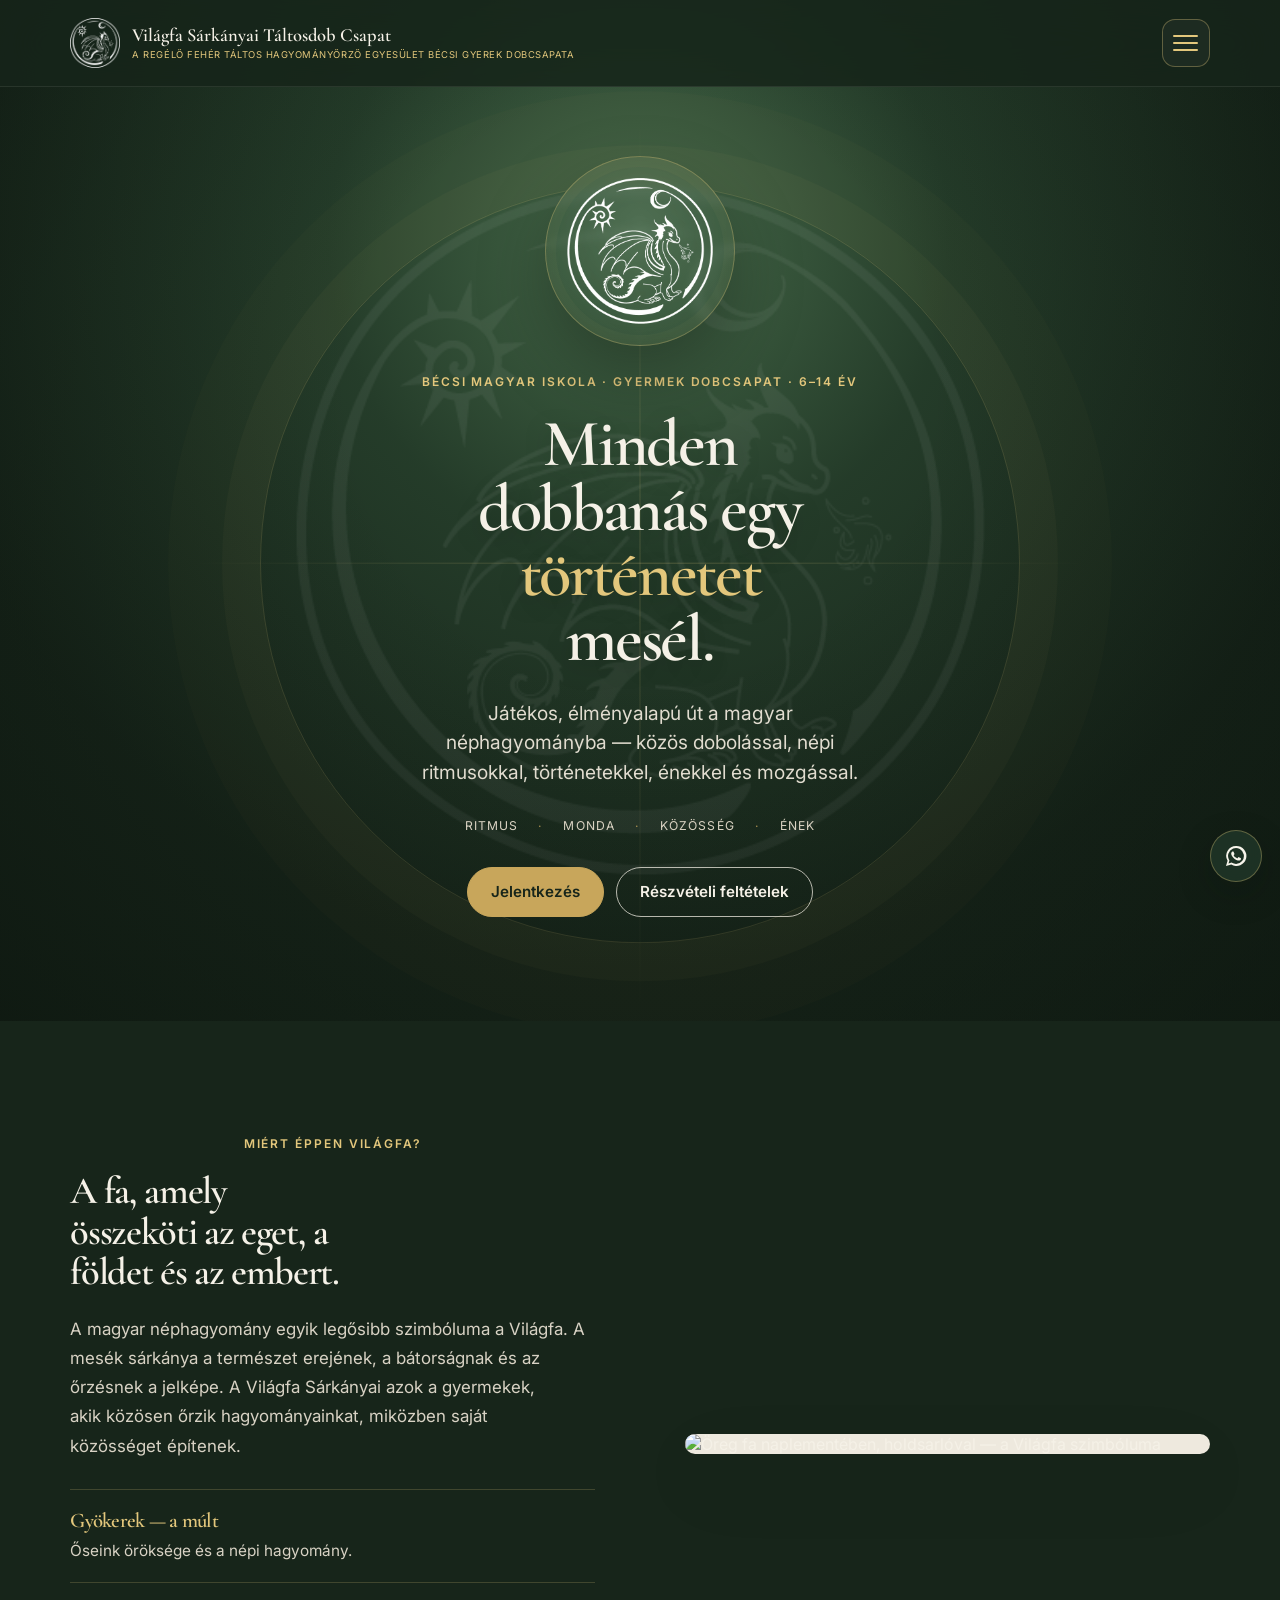
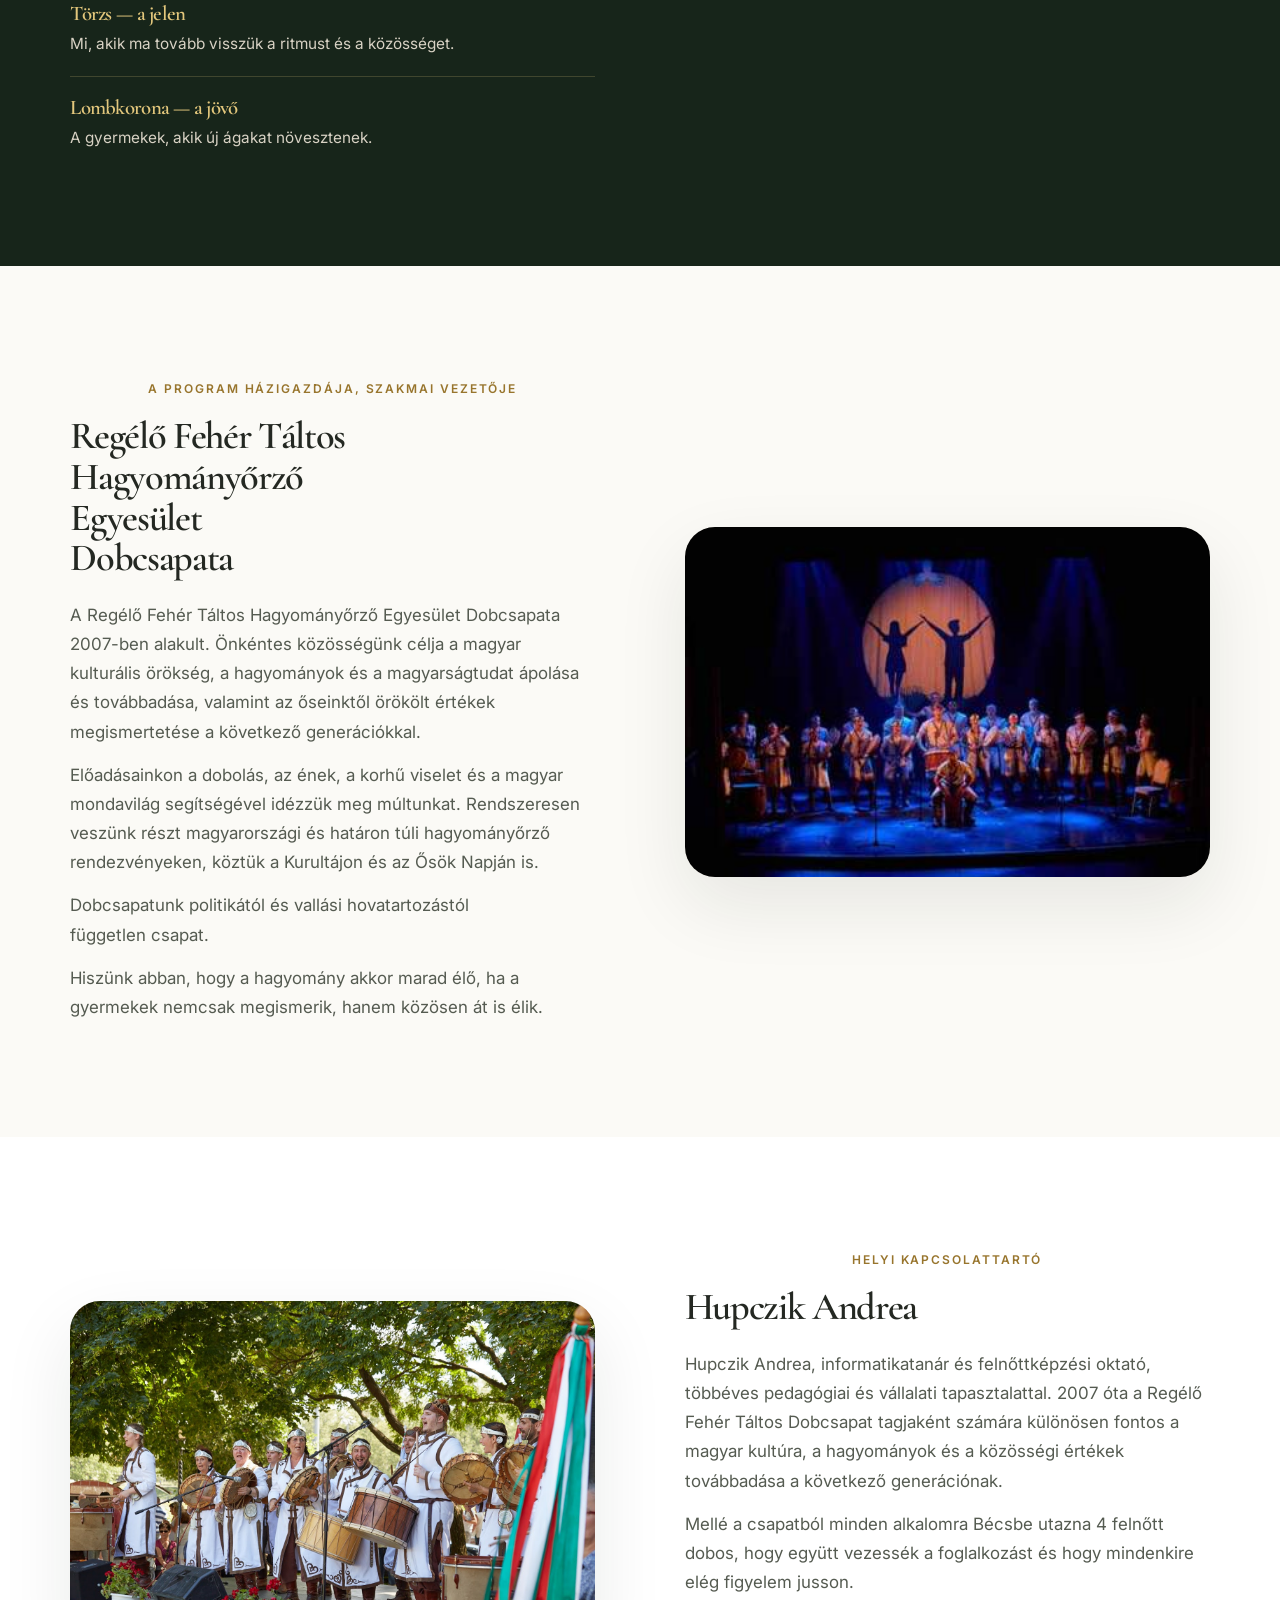
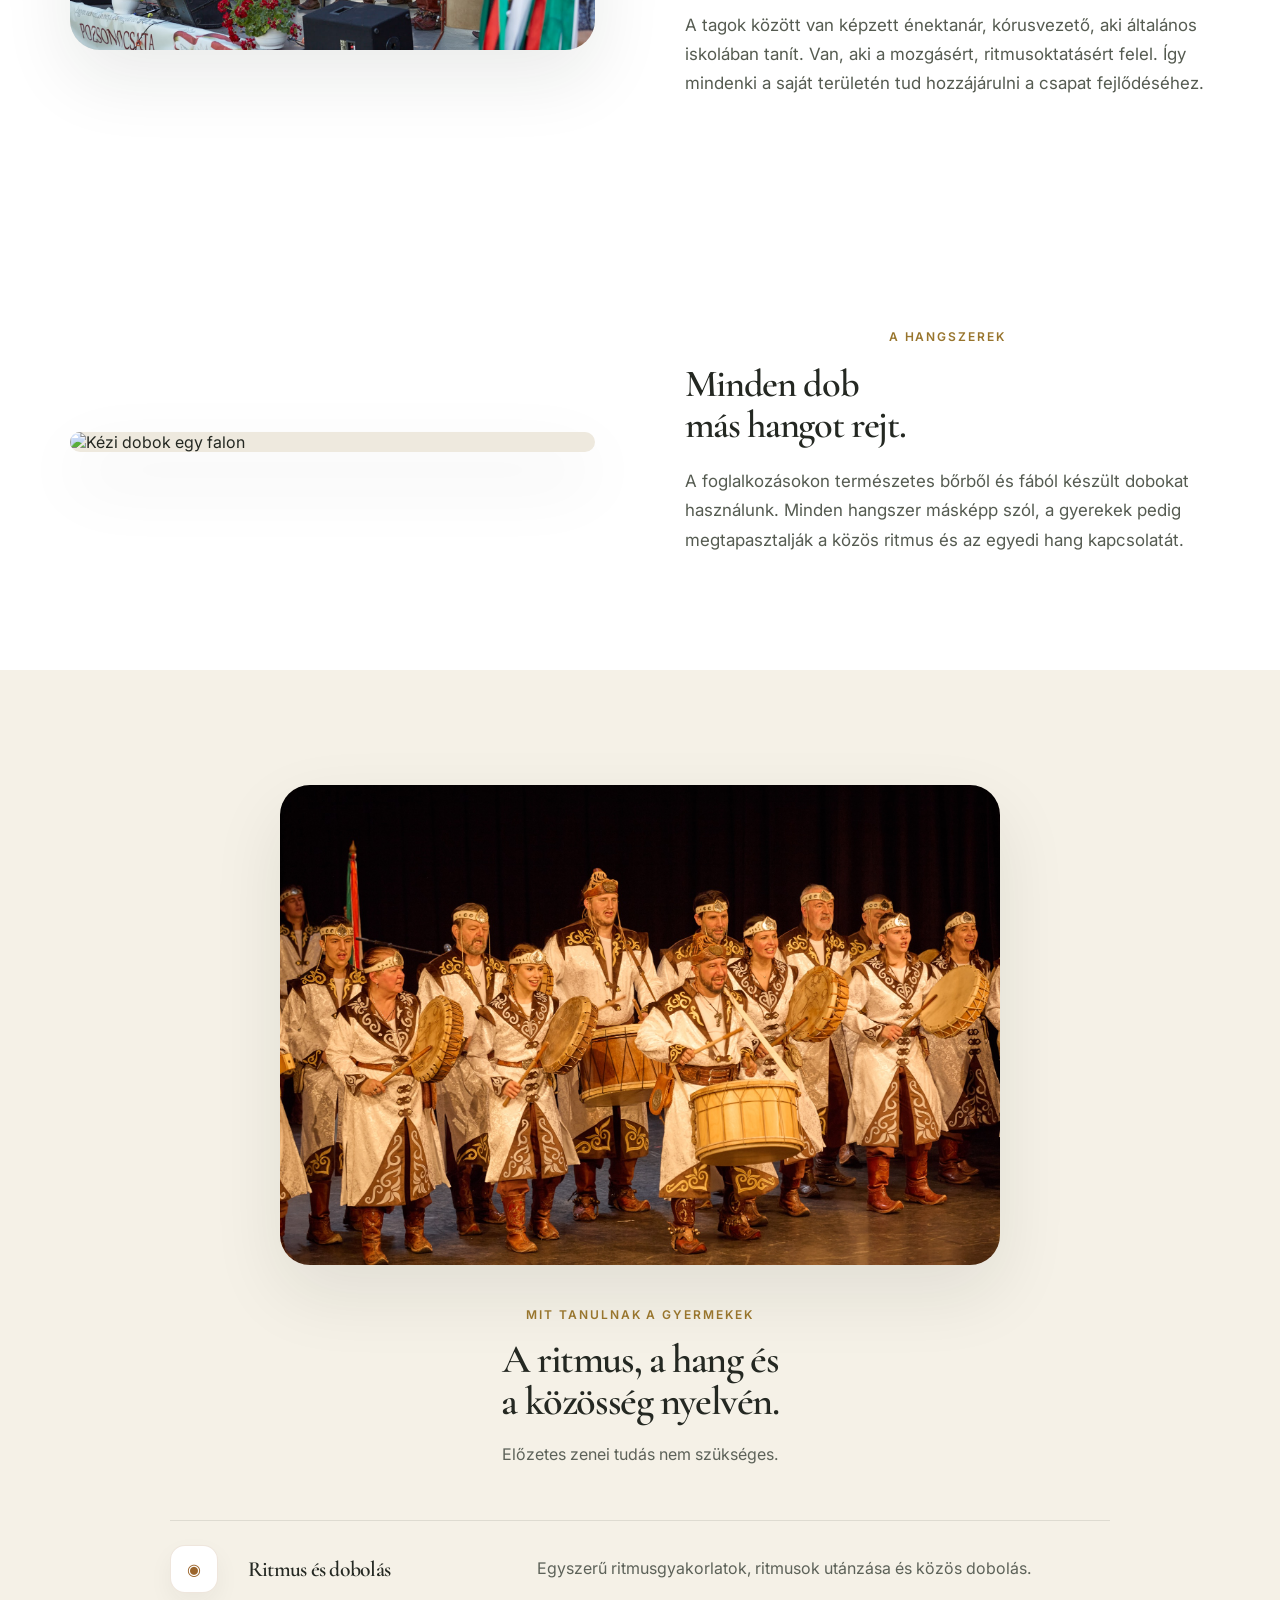
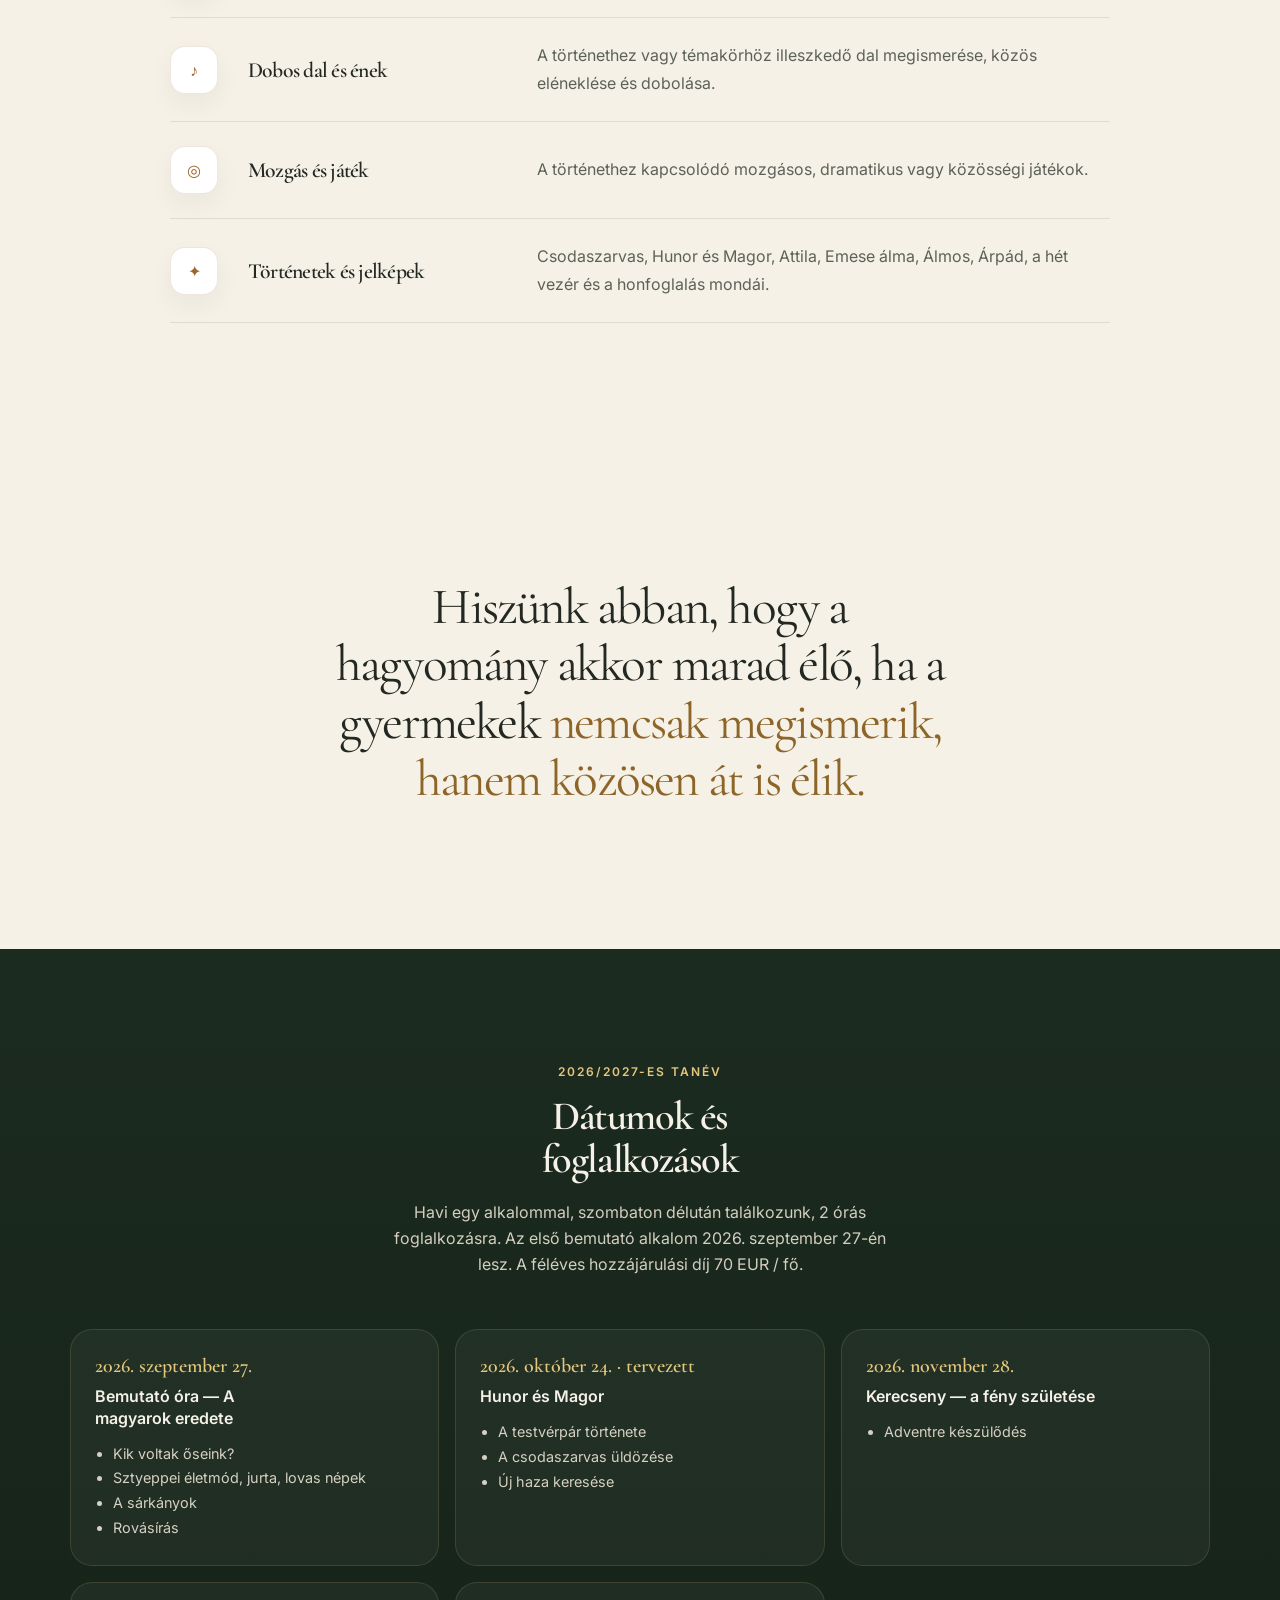
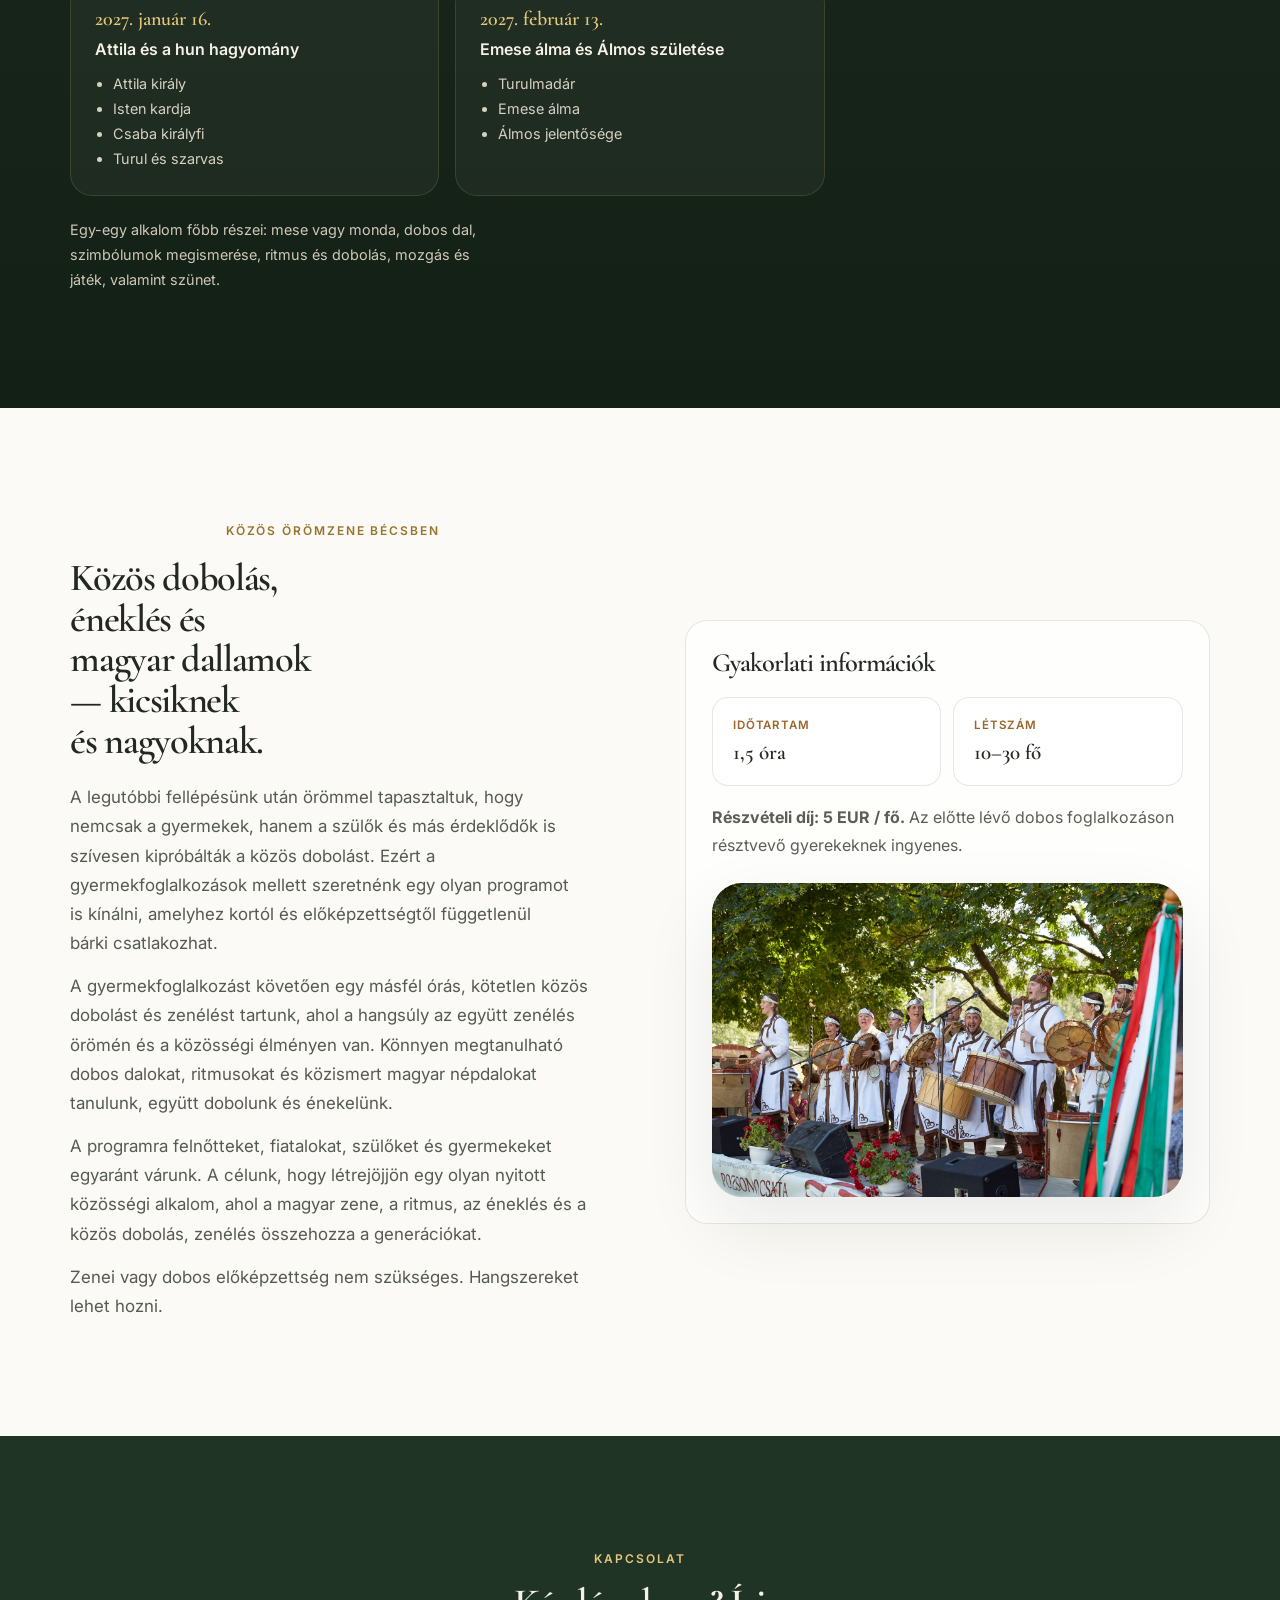
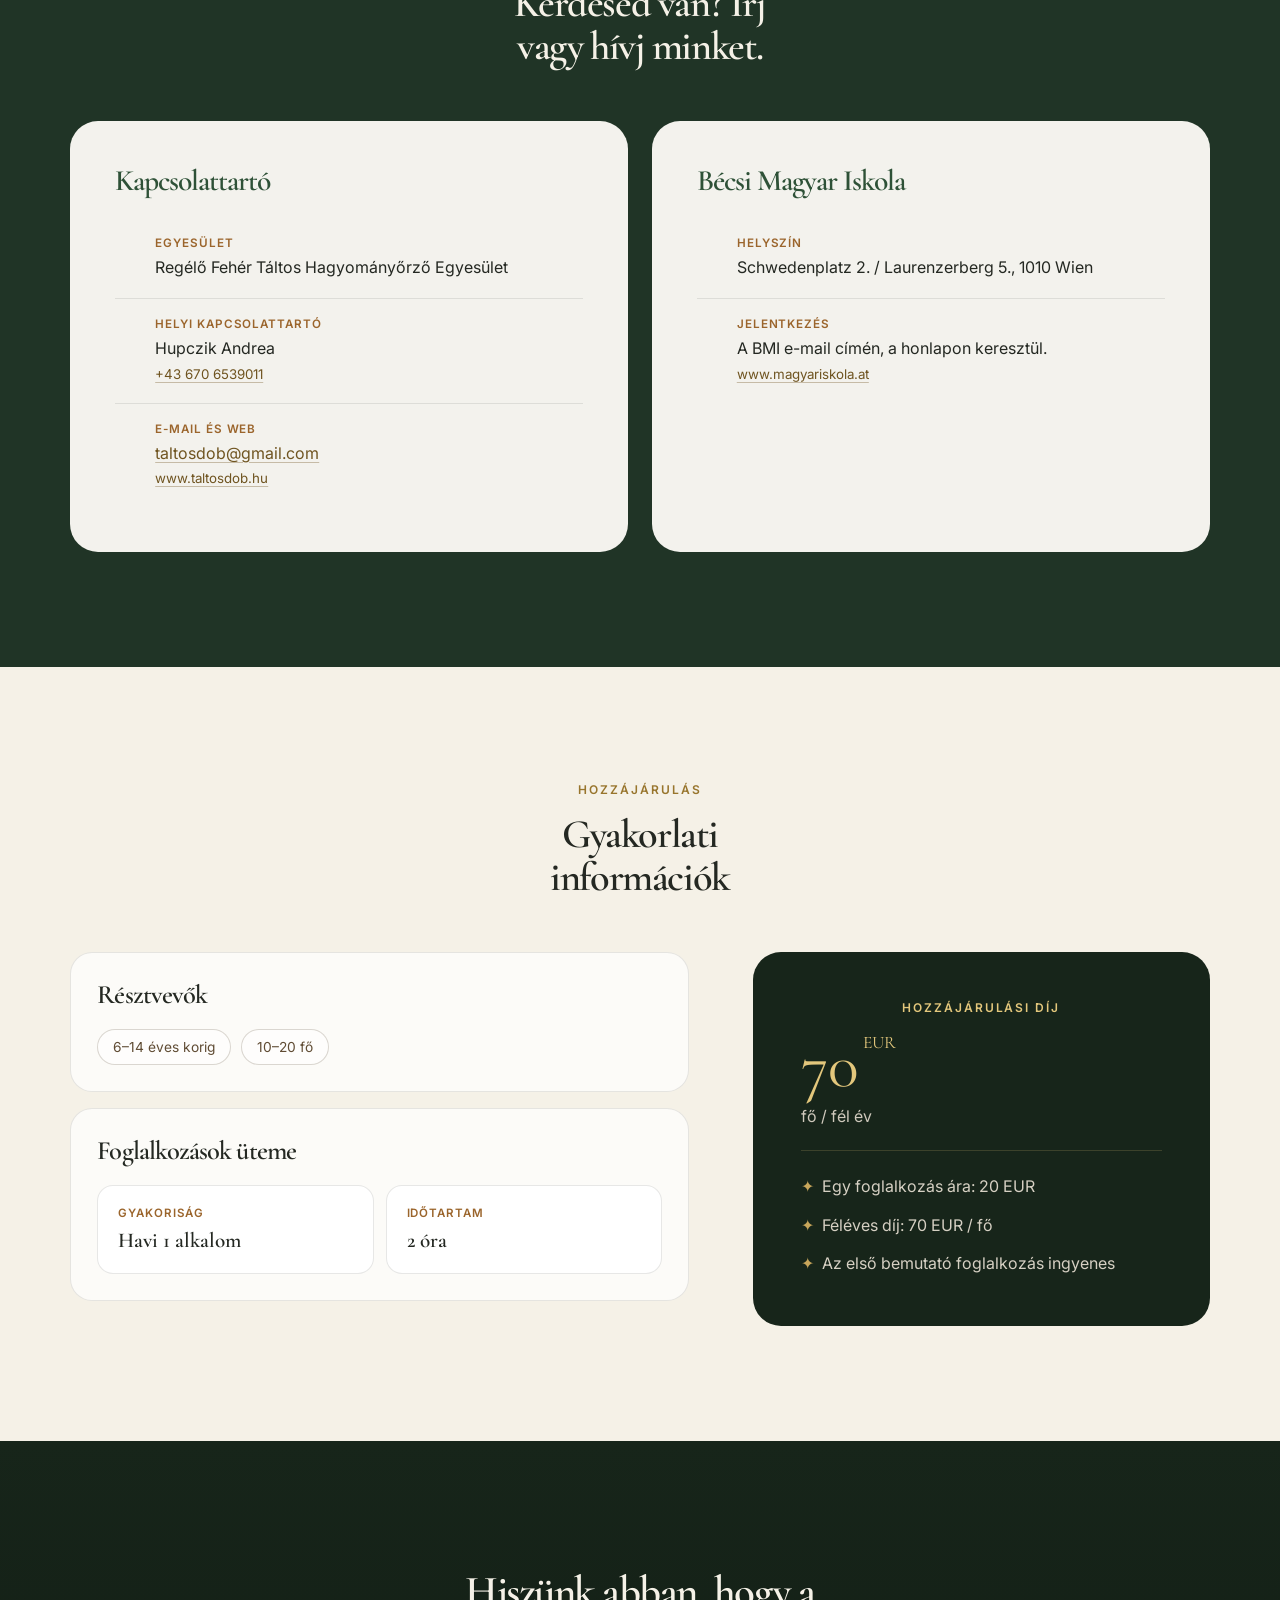
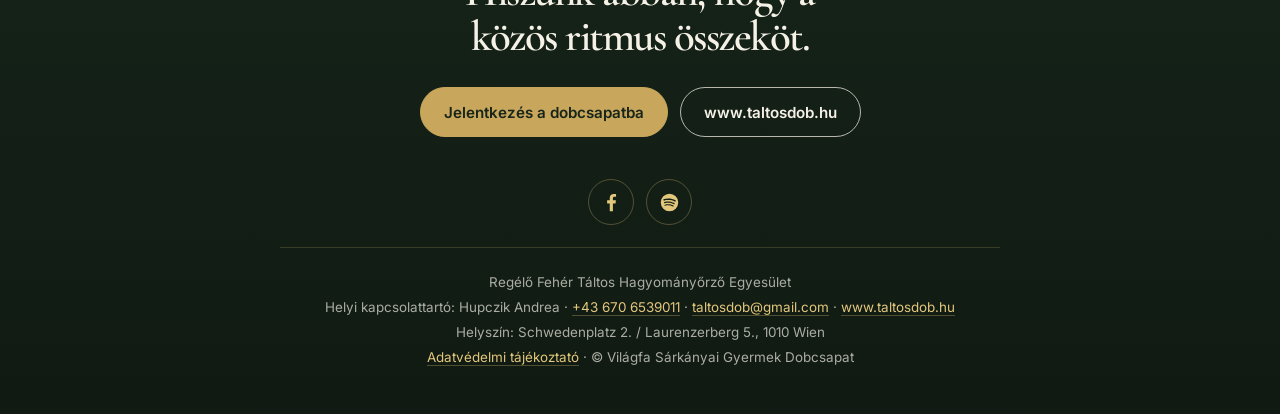
==== commit c4ed04da: "Restore full Vilagfa page and add WhatsApp contact button" ====
--- a/index.html
+++ b/index.html
@@ -34,14 +34,65 @@
 {
   "@context": "https://schema.org",
   "@graph": [
-    {"@type":"WebSite","@id":"https://taltosdob.magyariskola.at/#website","url":"https://taltosdob.magyariskola.at/","name":"Világfa Sárkányai — Gyermek Dobcsapat","inLanguage":"hu-AT","publisher":{"@id":"https://www.magyariskola.at/#school"},"about":{"@id":"https://taltosdob.magyariskola.at/#event-series"}},
-    {"@type":"WebPage","@id":"https://taltosdob.magyariskola.at/#webpage","url":"https://taltosdob.magyariskola.at/","name":"Magyar gyermek dobcsapat Bécsben | Világfa Sárkányai","isPartOf":{"@id":"https://taltosdob.magyariskola.at/#website"},"mainEntity":{"@id":"https://taltosdob.magyariskola.at/#event-series"},"inLanguage":"hu-AT"},
-    {"@type":"Organization","@id":"https://taltosdob.magyariskola.at/#program","name":"Világfa Sárkányai Gyermek Dobcsapat","alternateName":"Világfa Sárkányai Táltosdob Csapat","url":"https://taltosdob.magyariskola.at/","logo":"https://taltosdob.magyariskola.at/images/logo.svg","description":"A Regélő Fehér Táltos Hagyományőrző Egyesület bécsi gyerek dobcsapata és a Bécsi Magyar Iskola közös programja 6–14 éves gyermekeknek.","knowsAbout":["magyar néphagyomány","népi ritmusok","közös dobolás","magyar mondák","rovásírás"],"areaServed":{"@type":"City","name":"Wien","alternateName":"Bécs"},"location":{"@id":"https://taltosdob.magyariskola.at/#venue"},"contactPoint":{"@type":"ContactPoint","contactType":"helyi kapcsolattartó","name":"Hupczik Andrea","email":"taltosdob@gmail.com","telephone":"+436706539011","availableLanguage":["hu","de"]},"sameAs":["https://www.taltosdob.hu","https://www.facebook.com/taltosdob","https://open.spotify.com/artist/6OJS2Y2KntijVTQWhIv0bo"]},
+    {
+      "@type": "WebSite",
+      "@id": "https://taltosdob.magyariskola.at/#website",
+      "url": "https://taltosdob.magyariskola.at/",
+      "name": "Világfa Sárkányai — Gyermek Dobcsapat",
+      "inLanguage": "hu-AT",
+      "publisher": {"@id": "https://www.magyariskola.at/#school"},
+      "about": {"@id": "https://taltosdob.magyariskola.at/#event-series"}
+    },
+    {
+      "@type": "WebPage",
+      "@id": "https://taltosdob.magyariskola.at/#webpage",
+      "url": "https://taltosdob.magyariskola.at/",
+      "name": "Magyar gyermek dobcsapat Bécsben | Világfa Sárkányai",
+      "isPartOf": {"@id": "https://taltosdob.magyariskola.at/#website"},
+      "mainEntity": {"@id": "https://taltosdob.magyariskola.at/#event-series"},
+      "inLanguage": "hu-AT"
+    },
+    {
+      "@type": "Organization",
+      "@id": "https://taltosdob.magyariskola.at/#program",
+      "name": "Világfa Sárkányai Gyermek Dobcsapat",
+      "alternateName": "Világfa Sárkányai Táltosdob Csapat",
+      "url": "https://taltosdob.magyariskola.at/",
+      "logo": "https://taltosdob.magyariskola.at/images/logo.svg",
+      "description": "A Regélő Fehér Táltos Hagyományőrző Egyesület bécsi gyerek dobcsapata és a Bécsi Magyar Iskola közös programja 6–14 éves gyermekeknek.",
+      "knowsAbout": ["magyar néphagyomány","népi ritmusok","közös dobolás","magyar mondák","rovásírás"],
+      "areaServed": {"@type": "City","name": "Wien","alternateName": "Bécs"},
+      "location": {"@id": "https://taltosdob.magyariskola.at/#venue"},
+      "contactPoint": {"@type":"ContactPoint","contactType":"helyi kapcsolattartó","name":"Hupczik Andrea","email":"taltosdob@gmail.com","telephone":"+436706539011","availableLanguage":["hu","de"]},
+      "sameAs": ["https://www.taltosdob.hu","https://www.facebook.com/taltosdob","https://open.spotify.com/artist/6OJS2Y2KntijVTQWhIv0bo"]
+    },
     {"@type":"EducationalOrganization","@id":"https://www.magyariskola.at/#school","name":"Bécsi Magyar Iskola","url":"https://www.magyariskola.at","email":"office@magyariskola.at"},
     {"@type":"Organization","@id":"https://taltosdob.magyariskola.at/#taltos","name":"Regélő Fehér Táltos Hagyományőrző Egyesület","url":"https://www.taltosdob.hu","email":"taltosdob@gmail.com"},
     {"@type":"Person","@id":"https://tanarok.magyariskola.at/#hupczik-andrea","name":"Hupczik Andrea","jobTitle":"Foglalkozásvezető és helyi kapcsolattartó","email":"taltosdob@gmail.com","telephone":"+436706539011","url":"https://tanarok.magyariskola.at/#hupczik-andrea"},
     {"@type":"Place","@id":"https://taltosdob.magyariskola.at/#venue","name":"Bécsi Magyar Iskola — Schwedenplatz","address":{"@type":"PostalAddress","streetAddress":"Schwedenplatz 2 / Laurenzerberg 5","addressLocality":"Wien","postalCode":"1010","addressCountry":"AT"}},
-    {"@type":"EventSeries","@id":"https://taltosdob.magyariskola.at/#event-series","name":"Világfa Sárkányai — 2026/2027-es gyermek dobcsapat","description":"Havi gyermekfoglalkozások Bécsben 6–14 éveseknek: magyar mondák, népi ritmusok, dobolás, ének, mozgás és közösségi játékok.","url":"https://taltosdob.magyariskola.at/#program","eventAttendanceMode":"https://schema.org/OfflineEventAttendanceMode","eventStatus":"https://schema.org/EventScheduled","location":{"@id":"https://taltosdob.magyariskola.at/#venue"},"organizer":[{"@id":"https://taltosdob.magyariskola.at/#taltos"},{"@id":"https://www.magyariskola.at/#school"}],"audience":{"@type":"PeopleAudience","suggestedMinAge":6,"suggestedMaxAge":14},"offers":[{"@type":"Offer","name":"Gyermekfoglalkozások féléves hozzájárulási díja","price":"70","priceCurrency":"EUR","url":"https://taltosdob.magyariskola.at/jelentkezes.html","availability":"https://schema.org/InStock"}],"subEvent":[{"@type":"Event","name":"Bemutató óra — A magyarok eredete","startDate":"2026-09-27T14:00:00+02:00","location":{"@id":"https://taltosdob.magyariskola.at/#venue"}},{"@type":"Event","name":"Hunor és Magor","startDate":"2026-10-24T16:00:00+02:00","location":{"@id":"https://taltosdob.magyariskola.at/#venue"}},{"@type":"Event","name":"Kerecseny — a fény születése","startDate":"2026-11-28T16:00:00+01:00","location":{"@id":"https://taltosdob.magyariskola.at/#venue"}},{"@type":"Event","name":"Attila és a hun hagyomány","startDate":"2027-01-16T16:00:00+01:00","location":{"@id":"https://taltosdob.magyariskola.at/#venue"}},{"@type":"Event","name":"Emese álma és Álmos születése","startDate":"2027-02-13T16:00:00+01:00","location":{"@id":"https://taltosdob.magyariskola.at/#venue"}},{"@type":"Event","name":"Világfa Sárkányai gyermekfoglalkozás","startDate":"2027-03-13T16:00:00+01:00","location":{"@id":"https://taltosdob.magyariskola.at/#venue"}},{"@type":"Event","name":"Világfa Sárkányai gyermekfoglalkozás","startDate":"2027-04-17T16:00:00+02:00","location":{"@id":"https://taltosdob.magyariskola.at/#venue"}},{"@type":"Event","name":"Világfa Sárkányai gyermekfoglalkozás","startDate":"2027-05-22T16:00:00+02:00","location":{"@id":"https://taltosdob.magyariskola.at/#venue"}}]},
+    {
+      "@type": "EventSeries",
+      "@id": "https://taltosdob.magyariskola.at/#event-series",
+      "name": "Világfa Sárkányai — 2026/2027-es gyermek dobcsapat",
+      "description": "Havi gyermekfoglalkozások Bécsben 6–14 éveseknek: magyar mondák, népi ritmusok, dobolás, ének, mozgás és közösségi játékok.",
+      "url": "https://taltosdob.magyariskola.at/#program",
+      "eventAttendanceMode": "https://schema.org/OfflineEventAttendanceMode",
+      "eventStatus": "https://schema.org/EventScheduled",
+      "location": {"@id": "https://taltosdob.magyariskola.at/#venue"},
+      "organizer": [{"@id":"https://taltosdob.magyariskola.at/#taltos"},{"@id":"https://www.magyariskola.at/#school"}],
+      "audience": {"@type":"PeopleAudience","suggestedMinAge":6,"suggestedMaxAge":14},
+      "offers": [{"@type":"Offer","name":"Gyermekfoglalkozások féléves hozzájárulási díja","price":"70","priceCurrency":"EUR","url":"https://taltosdob.magyariskola.at/jelentkezes.html","availability":"https://schema.org/InStock"}],
+      "subEvent": [
+        {"@type":"Event","name":"Bemutató óra — A magyarok eredete","startDate":"2026-09-27T14:00:00+02:00","location":{"@id":"https://taltosdob.magyariskola.at/#venue"}},
+        {"@type":"Event","name":"Hunor és Magor","startDate":"2026-10-24T16:00:00+02:00","location":{"@id":"https://taltosdob.magyariskola.at/#venue"}},
+        {"@type":"Event","name":"Kerecseny — a fény születése","startDate":"2026-11-28T16:00:00+01:00","location":{"@id":"https://taltosdob.magyariskola.at/#venue"}},
+        {"@type":"Event","name":"Attila és a hun hagyomány","startDate":"2027-01-16T16:00:00+01:00","location":{"@id":"https://taltosdob.magyariskola.at/#venue"}},
+        {"@type":"Event","name":"Emese álma és Álmos születése","startDate":"2027-02-13T16:00:00+01:00","location":{"@id":"https://taltosdob.magyariskola.at/#venue"}},
+        {"@type":"Event","name":"Világfa Sárkányai gyermekfoglalkozás","startDate":"2027-03-13T16:00:00+01:00","location":{"@id":"https://taltosdob.magyariskola.at/#venue"}},
+        {"@type":"Event","name":"Világfa Sárkányai gyermekfoglalkozás","startDate":"2027-04-17T16:00:00+02:00","location":{"@id":"https://taltosdob.magyariskola.at/#venue"}},
+        {"@type":"Event","name":"Világfa Sárkányai gyermekfoglalkozás","startDate":"2027-05-22T16:00:00+02:00","location":{"@id":"https://taltosdob.magyariskola.at/#venue"}}
+      ]
+    },
     {"@type":"EventSeries","@id":"https://www.magyariskola.at/event-details/oromzene-2026#event-series","name":"Együtt dobban Bécs – Közös örömzene","url":"https://www.magyariskola.at/event-details/oromzene-2026","description":"Külön, állandó BMI partnerprogram a Világfa Sárkányai napjain. A 2026. szeptember 27-i első alkalmon 16:00-kor kezdődik; a további közzétett napokon 18:00-kor. Felnőtteknek is ajánlható; zenei vagy dobos előképzettség nem szükséges.","inLanguage":"hu-AT","organizer":{"@id":"https://www.magyariskola.at/#school"},"performer":{"@id":"https://tanarok.magyariskola.at/#hupczik-andrea"},"location":{"@id":"https://taltosdob.magyariskola.at/#venue"},"offers":{"@type":"Offer","price":"5","priceCurrency":"EUR","url":"https://www.magyariskola.at/event-details/oromzene-2026"}}
   ]
 }
@@ -53,21 +104,39 @@
 <!-- ecosystem-authority-schema:end -->
 </head>
 <body>
-<nav class="nav"><a class="nav-logo" href="#top"><img class="nav-brand-logo" src="images/logo.svg" alt="Világfa Sárkányai logó"><span class="nav-title"><span class="nav-title-main">Világfa Sárkányai Táltosdob Csapat</span><span class="nav-title-sub">A Regélő Fehér Táltos Hagyományőrző Egyesület bécsi gyerek dobcsapata</span></span></a><button class="nav-toggle" id="navToggle" aria-label="Menü megnyitása" aria-expanded="false"><span></span><span></span><span></span></button><div class="nav-menu" id="navMenu"><a href="#szimbolum">A szimbólum</a><a href="#hazigazda">Házigazda</a><a href="#kapcsolattarto">Kapcsolattartó</a><a href="#program">Program</a><a href="#oromzene">Közös örömzene</a><a href="#kapcsolat">Kapcsolat</a><a href="#info">Részvétel</a><div class="nav-socials" aria-label="Közösségi oldalak"><a href="https://www.facebook.com/taltosdob" target="_blank" rel="noopener" aria-label="Facebook"><svg viewBox="0 0 24 24" aria-hidden="true"><path d="M13.6 22v-9h3l.45-3.5H13.6V7.27c0-1.01.28-1.7 1.74-1.7H17.2V2.44c-.32-.04-1.42-.14-2.7-.14-2.67 0-4.5 1.63-4.5 4.63V9.5H7v3.5h3V22h3.6z"/></svg></a><a href="https://open.spotify.com/artist/6OJS2Y2KntijVTQWhIv0bo" target="_blank" rel="noopener" aria-label="Spotify"><svg viewBox="0 0 24 24" aria-hidden="true"><path d="M12 2a10 10 0 1 0 0 20 10 10 0 0 0 0-20zm4.58 14.42a.62.62 0 0 1-.85.2c-2.34-1.43-5.28-1.75-8.74-.96a.62.62 0 1 1-.28-1.2c3.79-.87 7.04-.5 9.67 1.1.29.18.38.56.2.86zm1.21-2.7a.78.78 0 0 1-1.07.26c-2.68-1.65-6.77-2.13-9.94-1.16a.78.78 0 1 1-.46-1.49c3.63-1.11 8.14-.58 11.21 1.31.37.23.49.71.26 1.08zm.1-2.81C14.67 9 9.36 8.82 6.3 9.75a.94.94 0 1 1-.54-1.79c3.51-1.06 9.38-.85 13.09 1.35a.94.94 0 0 1-.96 1.6z"/></svg></a></div><a class="nav-cta" href="jelentkezes.html">Jelentkezés</a></div></nav>
+<nav class="nav">
+  <a class="nav-logo" href="#top"><img class="nav-brand-logo" src="images/logo.svg" alt="Világfa Sárkányai logó"><span class="nav-title"><span class="nav-title-main">Világfa Sárkányai Táltosdob Csapat</span><span class="nav-title-sub">A Regélő Fehér Táltos Hagyományőrző Egyesület bécsi gyerek dobcsapata</span></span></a>
+  <button class="nav-toggle" id="navToggle" aria-label="Menü megnyitása" aria-expanded="false"><span></span><span></span><span></span></button>
+  <div class="nav-menu" id="navMenu"><a href="#szimbolum">A szimbólum</a><a href="#hazigazda">Házigazda</a><a href="#kapcsolattarto">Kapcsolattartó</a><a href="#program">Program</a><a href="#oromzene">Közös örömzene</a><a href="#kapcsolat">Kapcsolat</a><a href="#info">Részvétel</a><div class="nav-socials" aria-label="Közösségi oldalak"><a href="https://www.facebook.com/taltosdob" target="_blank" rel="noopener" aria-label="Facebook"><svg viewBox="0 0 24 24" aria-hidden="true"><path d="M13.6 22v-9h3l.45-3.5H13.6V7.27c0-1.01.28-1.7 1.74-1.7H17.2V2.44c-.32-.04-1.42-.14-2.7-.14-2.67 0-4.5 1.63-4.5 4.63V9.5H7v3.5h3V22h3.6z"/></svg></a><a href="https://open.spotify.com/artist/6OJS2Y2KntijVTQWhIv0bo" target="_blank" rel="noopener" aria-label="Spotify"><svg viewBox="0 0 24 24" aria-hidden="true"><path d="M12 2a10 10 0 1 0 0 20 10 10 0 0 0 0-20zm4.58 14.42a.62.62 0 0 1-.85.2c-2.34-1.43-5.28-1.75-8.74-.96a.62.62 0 1 1-.28-1.2c3.79-.87 7.04-.5 9.67 1.1.29.18.38.56.2.86zm1.21-2.7a.78.78 0 0 1-1.07.26c-2.68-1.65-6.77-2.13-9.94-1.16a.78.78 0 1 1-.46-1.49c3.63-1.11 8.14-.58 11.21 1.31.37.23.49.71.26 1.08zm.1-2.81C14.67 9 9.36 8.82 6.3 9.75a.94.94 0 1 1-.54-1.79c3.51-1.06 9.38-.85 13.09 1.35a.94.94 0 0 1-.96 1.6z"/></svg></a></div><a class="nav-cta" href="jelentkezes.html">Jelentkezés</a></div>
+</nav>
+
 <header class="hero" id="top"><div class="hero-orbit" aria-hidden="true"></div><div class="wrap"><div class="hero-inner"><div class="hero-mark"><img class="hero-logo" src="images/logo.svg" alt="Világfa Sárkányai dobcsapat logó"></div><span class="eyebrow">Bécsi Magyar Iskola · Gyermek Dobcsapat · 6–14 év</span><h1>Minden dobbanás egy <em>történetet</em> mesél.</h1><p class="hero-sub">Játékos, élményalapú út a magyar néphagyományba — közös dobolással, népi ritmusokkal, történetekkel, énekkel és mozgással.</p><div class="hero-pills" aria-label="A program fő elemei"><span class="hero-pill">Ritmus</span><span class="hero-pill">Monda</span><span class="hero-pill">Közösség</span><span class="hero-pill">Ének</span></div><div class="hero-cta"><a class="btn btn-gold" href="jelentkezes.html">Jelentkezés</a><a class="btn btn-line" href="#info">Részvételi feltételek</a></div></div></div></header>
+
 <section class="section section-dark" id="szimbolum"><div class="wrap"><div class="feature-grid"><div class="copy"><span class="eyebrow">Miért éppen Világfa?</span><h2>A fa, amely összeköti az eget, a földet és az embert.</h2><p>A magyar néphagyomány egyik legősibb szimbóluma a Világfa. A mesék sárkánya a természet erejének, a bátorságnak és az őrzésnek a jelképe. A Világfa Sárkányai azok a gyermekek, akik közösen őrzik hagyományainkat, miközben saját közösséget építenek.</p><div class="layers"><div class="layer"><h3>Gyökerek — a múlt</h3><p>Őseink öröksége és a népi hagyomány.</p></div><div class="layer"><h3>Törzs — a jelen</h3><p>Mi, akik ma tovább visszük a ritmust és a közösséget.</p></div><div class="layer"><h3>Lombkorona — a jövő</h3><p>A gyermekek, akik új ágakat növesztenek.</p></div></div></div><div class="media"><img src="images/embedded_1.jpeg" alt="Öreg fa naplementében, holdsarlóval — a Világfa szimbóluma"></div></div></div></section>
-<section class="section section-light" id="hazigazda"><div class="wrap"><div class="feature-grid reverse"><div class="copy"><span class="eyebrow">A program házigazdája, szakmai vezetője</span><h2>Regélő Fehér Táltos Hagyományőrző Egyesület Dobcsapata</h2><p>A Regélő Fehér Táltos Hagyományőrző Egyesület Dobcsapata 2007-ben alakult. Önkéntes közösségünk célja a magyar kulturális örökség, a hagyományok és a magyarságtudat ápolása és továbbadása, valamint az őseinktől örökölt értékek megismertetése a következő generációkkal.</p><p>Előadásainkon a dobolás, az ének, a korhű viselet és a magyar mondavilág segítségével idézzük meg múltunkat.</p><p>Dobcsapatunk politikától és vallási hovatartozástól független csapat.</p></div><div class="media"><img src="images/uploaded-stage-20260829.jpg" alt="A Regélő Fehér Táltos Dobcsapat színpadi csoportképe"></div></div></div></section>
-<section class="section section-white" id="kapcsolattarto"><div class="wrap"><div class="feature-grid"><div class="media"><img src="images/andrea-family-final-2026.jpg" alt="Gyermek- és felnőtt dobosok közös színpadi képe"></div><div class="copy"><span class="eyebrow">Helyi kapcsolattartó</span><h2>Hupczik Andrea</h2><p>Hupczik Andrea, informatikatanár és felnőttképzési oktató, többéves pedagógiai és vállalati tapasztalattal. 2007 óta a Regélő Fehér Táltos Dobcsapat tagja.</p></div></div></div></section>
-<section class="section section-white"><div class="wrap"><div class="feature-grid"><div class="media"><img src="images/embedded_4.jpeg" alt="Kézi dobok egy falon"></div><div class="copy"><span class="eyebrow">A hangszerek</span><h2>Minden dob más hangot rejt.</h2><p>A foglalkozásokon természetes bőrből és fából készült dobokat használunk.</p></div></div></div></section>
-<section class="section learn"><div class="wrap"><div class="media" style="max-width:720px;margin:0 auto 42px"><img src="images/andrea-stage-2-2026.jpg?v=20260829-3" alt="A Regélő Fehér Táltos Dobcsapat színpadi fellépése"></div><div class="section-head"><span class="eyebrow">Mit tanulnak a gyermekek</span><h2>A ritmus, a hang és a közösség nyelvén.</h2><p>Előzetes zenei tudás nem szükséges.</p></div></div></section>
+
+<section class="section section-light" id="hazigazda"><div class="wrap"><div class="feature-grid reverse"><div class="copy"><span class="eyebrow">A program házigazdája, szakmai vezetője</span><h2>Regélő Fehér Táltos Hagyományőrző Egyesület Dobcsapata</h2><p>A Regélő Fehér Táltos Hagyományőrző Egyesület Dobcsapata 2007-ben alakult. Önkéntes közösségünk célja a magyar kulturális örökség, a hagyományok és a magyarságtudat ápolása és továbbadása, valamint az őseinktől örökölt értékek megismertetése a következő generációkkal.</p><p>Előadásainkon a dobolás, az ének, a korhű viselet és a magyar mondavilág segítségével idézzük meg múltunkat. Rendszeresen veszünk részt magyarországi és határon túli hagyományőrző rendezvényeken, köztük a Kurultájon és az Ősök Napján is.</p><p>Dobcsapatunk politikától és vallási hovatartozástól független csapat.</p><p>Hiszünk abban, hogy a hagyomány akkor marad élő, ha a gyermekek nemcsak megismerik, hanem közösen át is élik.</p></div><div class="media"><img src="images/uploaded-stage-20260829.jpg" alt="A Regélő Fehér Táltos Dobcsapat színpadi csoportképe"></div></div></div></section>
+
+<section class="section section-white" id="kapcsolattarto"><div class="wrap"><div class="feature-grid"><div class="media"><img src="images/andrea-family-final-2026.jpg" alt="Gyermek- és felnőtt dobosok közös színpadi képe"></div><div class="copy"><span class="eyebrow">Helyi kapcsolattartó</span><h2>Hupczik Andrea</h2><p>Hupczik Andrea, informatikatanár és felnőttképzési oktató, többéves pedagógiai és vállalati tapasztalattal. 2007 óta a Regélő Fehér Táltos Dobcsapat tagjaként számára különösen fontos a magyar kultúra, a hagyományok és a közösségi értékek továbbadása a következő generációnak.</p><p>Mellé a csapatból minden alkalomra Bécsbe utazna 4 felnőtt dobos, hogy együtt vezessék a foglalkozást és hogy mindenkire elég figyelem jusson.</p><p>A tagok között van képzett énektanár, kórusvezető, aki általános iskolában tanít. Van, aki a mozgásért, ritmusoktatásért felel. Így mindenki a saját területén tud hozzájárulni a csapat fejlődéséhez.</p></div></div></div></section>
+
+<section class="section section-white"><div class="wrap"><div class="feature-grid"><div class="media"><img src="images/embedded_4.jpeg" alt="Kézi dobok egy falon"></div><div class="copy"><span class="eyebrow">A hangszerek</span><h2>Minden dob más hangot rejt.</h2><p>A foglalkozásokon természetes bőrből és fából készült dobokat használunk. Minden hangszer másképp szól, a gyerekek pedig megtapasztalják a közös ritmus és az egyedi hang kapcsolatát.</p></div></div></div></section>
+
+<section class="section learn"><div class="wrap"><div class="media" style="max-width:720px;margin:0 auto 42px"><img src="images/andrea-stage-2-2026.jpg?v=20260829-3" alt="A Regélő Fehér Táltos Dobcsapat színpadi fellépése"></div><div class="section-head"><span class="eyebrow">Mit tanulnak a gyermekek</span><h2>A ritmus, a hang és a közösség nyelvén.</h2><p>Előzetes zenei tudás nem szükséges.</p></div><div class="learn-list"><div class="learn-row"><span class="learn-icon" aria-hidden="true">◉</span><h3>Ritmus és dobolás</h3><p>Egyszerű ritmusgyakorlatok, ritmusok utánzása és közös dobolás.</p></div><div class="learn-row"><span class="learn-icon" aria-hidden="true">♪</span><h3>Dobos dal és ének</h3><p>A történethez vagy témakörhöz illeszkedő dal megismerése, közös eléneklése és dobolása.</p></div><div class="learn-row"><span class="learn-icon" aria-hidden="true">◎</span><h3>Mozgás és játék</h3><p>A történethez kapcsolódó mozgásos, dramatikus vagy közösségi játékok.</p></div><div class="learn-row"><span class="learn-icon" aria-hidden="true">✦</span><h3>Történetek és jelképek</h3><p>Csodaszarvas, Hunor és Magor, Attila, Emese álma, Álmos, Árpád, a hét vezér és a honfoglalás mondái.</p></div></div></div></section>
+
 <section class="quote"><div class="wrap"><blockquote>Hiszünk abban, hogy a hagyomány akkor marad élő, ha a gyermekek <span>nemcsak megismerik, hanem közösen át is élik.</span></blockquote></div></section>
-<section class="section program" id="program"><div class="wrap"><div class="section-head"><span class="eyebrow">2026/2027-es tanév</span><h2>Dátumok és foglalkozások</h2><p>Havi egy alkalommal, szombaton délután találkozunk, 2 órás foglalkozásra.</p></div></div></section>
-<section class="section section-light" id="oromzene"><div class="wrap"><div class="feature-grid"><div class="copy"><span class="eyebrow">Közös örömzene Bécsben</span><h2>Közös dobolás, éneklés és magyar dallamok — kicsiknek és nagyoknak.</h2><p>Zenei vagy dobos előképzettség nem szükséges. Hangszereket lehet hozni.</p></div><div class="info-block"><h3>Gyakorlati információk</h3><div class="format"><div class="format-card"><div class="label">Időtartam</div><div class="value">1,5 óra</div></div><div class="format-card"><div class="label">Létszám</div><div class="value">10–30 fő</div></div></div><p class="note"><strong>Részvételi díj: 5 EUR / fő.</strong> Az előtte lévő dobos foglalkozáson résztvevő gyerekeknek ingyenes.</p></div></div></div></section>
-<section class="section contact" id="kapcsolat"><div class="wrap"><div class="section-head"><span class="eyebrow">Kapcsolat</span><h2>Kérdésed van? Írj vagy hívj minket.</h2></div><div class="contact-grid"><article class="contact-card"><h3>Kapcsolattartó</h3><div class="contact-row"><div></div><div><div class="label">Helyi kapcsolattartó</div><div class="value">Hupczik Andrea<small><a href="tel:+436706539011">+43 670 6539011</a></small></div></div></div><div class="contact-row"><div></div><div><div class="label">E-mail és web</div><div class="value"><a href="mailto:taltosdob@gmail.com">taltosdob@gmail.com</a><small><a href="https://www.taltosdob.hu" target="_blank" rel="noopener">www.taltosdob.hu</a></small></div></div></div></article><article class="contact-card"><h3>Bécsi Magyar Iskola</h3><div class="contact-row"><div></div><div><div class="label">Helyszín</div><div class="value">Schwedenplatz 2. / Laurenzerberg 5., 1010 Wien</div></div></div></article></div></div></section>
-<section class="section info" id="info"><div class="wrap"><div class="section-head"><span class="eyebrow">Hozzájárulás</span><h2>Gyakorlati információk</h2></div><div class="info-grid"><div class="info-left"><article class="info-block"><h3>Résztvevők</h3><div class="tags"><span class="tag">6–14 éves korig</span><span class="tag">10–20 fő</span></div></article></div><aside class="price-card"><span class="eyebrow">Hozzájárulási díj</span><div class="price">70<small>EUR</small></div><div class="price-unit">fő / fél év</div></aside></div></div></section>
-<footer class="footer"><div class="wrap"><h2>Hiszünk abban, hogy a közös ritmus összeköt.</h2><div class="footer-cta"><a class="btn btn-gold" href="jelentkezes.html">Jelentkezés a dobcsapatba</a><a class="btn btn-line" href="https://www.taltosdob.hu" target="_blank" rel="noopener">www.taltosdob.hu</a></div><p class="footer-note">Regélő Fehér Táltos Hagyományőrző Egyesület<br>Helyi kapcsolattartó: Hupczik Andrea · <a href="tel:+436706539011">+43 670 6539011</a> · <a href="mailto:taltosdob@gmail.com">taltosdob@gmail.com</a><br>Helyszín: Schwedenplatz 2. / Laurenzerberg 5., 1010 Wien<br><a href="adatvedelem.html">Adatvédelmi tájékoztató</a> · © Világfa Sárkányai Gyermek Dobcsapat</p></div></footer>
+
+<section class="section program" id="program"><div class="wrap"><div class="section-head"><span class="eyebrow">2026/2027-es tanév</span><h2>Dátumok és foglalkozások</h2><p>Havi egy alkalommal, szombaton délután találkozunk, 2 órás foglalkozásra. Az első bemutató alkalom 2026. szeptember 27-én lesz. A féléves hozzájárulási díj 70 EUR / fő.</p></div><div class="months"><article class="month"><div class="date">2026. szeptember 27.</div><div class="theme">Bemutató óra — A magyarok eredete</div><ul><li>Kik voltak őseink?</li><li>Sztyeppei életmód, jurta, lovas népek</li><li>A sárkányok</li><li>Rovásírás</li></ul></article><article class="month"><div class="date">2026. október 24. · tervezett</div><div class="theme">Hunor és Magor</div><ul><li>A testvérpár története</li><li>A csodaszarvas üldözése</li><li>Új haza keresése</li></ul></article><article class="month"><div class="date">2026. november 28.</div><div class="theme">Kerecseny — a fény születése</div><ul><li>Adventre készülődés</li></ul></article><article class="month"><div class="date">2027. január 16.</div><div class="theme">Attila és a hun hagyomány</div><ul><li>Attila király</li><li>Isten kardja</li><li>Csaba királyfi</li><li>Turul és szarvas</li></ul></article><article class="month"><div class="date">2027. február 13.</div><div class="theme">Emese álma és Álmos születése</div><ul><li>Turulmadár</li><li>Emese álma</li><li>Álmos jelentősége</li></ul></article></div><p class="program-note">Egy-egy alkalom főbb részei: mese vagy monda, dobos dal, szimbólumok megismerése, ritmus és dobolás, mozgás és játék, valamint szünet.</p></div></section>
+
+<section class="section section-light" id="oromzene"><div class="wrap"><div class="feature-grid"><div class="copy"><span class="eyebrow">Közös örömzene Bécsben</span><h2>Közös dobolás, éneklés és magyar dallamok — kicsiknek és nagyoknak.</h2><p>A legutóbbi fellépésünk után örömmel tapasztaltuk, hogy nemcsak a gyermekek, hanem a szülők és más érdeklődők is szívesen kipróbálták a közös dobolást. Ezért a gyermekfoglalkozások mellett szeretnénk egy olyan programot is kínálni, amelyhez kortól és előképzettségtől függetlenül bárki csatlakozhat.</p><p>A gyermekfoglalkozást követően egy másfél órás, kötetlen közös dobolást és zenélést tartunk, ahol a hangsúly az együtt zenélés örömén és a közösségi élményen van. Könnyen megtanulható dobos dalokat, ritmusokat és közismert magyar népdalokat tanulunk, együtt dobolunk és énekelünk.</p><p>A programra felnőtteket, fiatalokat, szülőket és gyermekeket egyaránt várunk. A célunk, hogy létrejöjjön egy olyan nyitott közösségi alkalom, ahol a magyar zene, a ritmus, az éneklés és a közös dobolás, zenélés összehozza a generációkat.</p><p>Zenei vagy dobos előképzettség nem szükséges. Hangszereket lehet hozni.</p></div><div class="info-block"><h3>Gyakorlati információk</h3><div class="format"><div class="format-card"><div class="label">Időtartam</div><div class="value">1,5 óra</div></div><div class="format-card"><div class="label">Létszám</div><div class="value">10–30 fő</div></div></div><p class="note"><strong>Részvételi díj: 5 EUR / fő.</strong> Az előtte lévő dobos foglalkozáson résztvevő gyerekeknek ingyenes.</p><div class="media oromzene-photo" style="margin-top:24px"><img src="images/andrea-oromzene-final-2026.jpg" alt="A Regélő Fehér Táltos Dobcsapat közös zenélése"></div></div></div></div></section>
+
+<section class="section contact" id="kapcsolat"><div class="wrap"><div class="section-head"><span class="eyebrow">Kapcsolat</span><h2>Kérdésed van? Írj vagy hívj minket.</h2></div><div class="contact-grid"><article class="contact-card"><h3>Kapcsolattartó</h3><div class="contact-row"><div></div><div><div class="label">Egyesület</div><div class="value">Regélő Fehér Táltos Hagyományőrző Egyesület</div></div></div><div class="contact-row"><div></div><div><div class="label">Helyi kapcsolattartó</div><div class="value">Hupczik Andrea<small><a href="tel:+436706539011">+43 670 6539011</a></small></div></div></div><div class="contact-row"><div></div><div><div class="label">E-mail és web</div><div class="value"><a href="mailto:taltosdob@gmail.com">taltosdob@gmail.com</a><small><a href="https://www.taltosdob.hu" target="_blank" rel="noopener">www.taltosdob.hu</a></small></div></div></div></article><article class="contact-card"><h3>Bécsi Magyar Iskola</h3><div class="contact-row"><div></div><div><div class="label">Helyszín</div><div class="value">Schwedenplatz 2. / Laurenzerberg 5., 1010 Wien</div></div></div><div class="contact-row"><div></div><div><div class="label">Jelentkezés</div><div class="value">A BMI e-mail címén, a honlapon keresztül.<small><a href="https://www.magyariskola.at" target="_blank" rel="noopener">www.magyariskola.at</a></small></div></div></div></article></div></div></section>
+
+<section class="section info" id="info"><div class="wrap"><div class="section-head"><span class="eyebrow">Hozzájárulás</span><h2>Gyakorlati információk</h2></div><div class="info-grid"><div class="info-left"><article class="info-block"><h3>Résztvevők</h3><div class="tags"><span class="tag">6–14 éves korig</span><span class="tag">10–20 fő</span></div></article><article class="info-block"><h3>Foglalkozások üteme</h3><div class="format"><div class="format-card"><div class="label">Gyakoriság</div><div class="value">Havi 1 alkalom</div></div><div class="format-card"><div class="label">Időtartam</div><div class="value">2 óra</div></div></div></article></div><aside class="price-card"><span class="eyebrow">Hozzájárulási díj</span><div class="price">70<small>EUR</small></div><div class="price-unit">fő / fél év</div><ul class="price-list"><li>Egy foglalkozás ára: 20 EUR</li><li>Féléves díj: 70 EUR / fő</li><li>Az első bemutató foglalkozás ingyenes</li></ul></aside></div></div></section>
+
+<footer class="footer"><div class="wrap"><h2>Hiszünk abban, hogy a közös ritmus összeköt.</h2><div class="footer-cta"><a class="btn btn-gold" href="jelentkezes.html">Jelentkezés a dobcsapatba</a><a class="btn btn-line" href="https://www.taltosdob.hu" target="_blank" rel="noopener">www.taltosdob.hu</a></div><div class="social"><a href="https://www.facebook.com/taltosdob" target="_blank" rel="noopener" aria-label="Facebook"><svg viewBox="0 0 24 24" aria-hidden="true"><path d="M13.6 22v-9h3l.45-3.5H13.6V7.27c0-1.01.28-1.7 1.74-1.7H17.2V2.44c-.32-.04-1.42-.14-2.7-.14-2.67 0-4.5 1.63-4.5 4.63V9.5H7v3.5h3V22h3.6z"/></svg></a><a href="https://open.spotify.com/artist/6OJS2Y2KntijVTQWhIv0bo" target="_blank" rel="noopener" aria-label="Spotify"><svg viewBox="0 0 24 24" aria-hidden="true"><path d="M12 2a10 10 0 1 0 0 20 10 10 0 0 0 0-20zm4.58 14.42a.62.62 0 0 1-.85.2c-2.34-1.43-5.28-1.75-8.74-.96a.62.62 0 1 1-.28-1.2c3.79-.87 7.04-.5 9.67 1.1.29.18.38.56.2.86zm1.21-2.7a.78.78 0 0 1-1.07.26c-2.68-1.65-6.77-2.13-9.94-1.16a.78.78 0 1 1-.46-1.49c3.63-1.11 8.14-.58 11.21 1.31.37.23.49.71.26 1.08zm.1-2.81C14.67 9 9.36 8.82 6.3 9.75a.94.94 0 1 1-.54-1.79c3.51-1.06 9.38-.85 13.09 1.35a.94.94 0 0 1-.96 1.6z"/></svg></a></div><p class="footer-note">Regélő Fehér Táltos Hagyományőrző Egyesület<br>Helyi kapcsolattartó: Hupczik Andrea · <a href="tel:+436706539011">+43 670 6539011</a> · <a href="mailto:taltosdob@gmail.com">taltosdob@gmail.com</a> · <a href="https://www.taltosdob.hu" target="_blank" rel="noopener">www.taltosdob.hu</a><br>Helyszín: Schwedenplatz 2. / Laurenzerberg 5., 1010 Wien<br><a href="adatvedelem.html">Adatvédelmi tájékoztató</a> · © Világfa Sárkányai Gyermek Dobcsapat</p></div></footer>
 <script>const navToggle=document.getElementById('navToggle');const navMenu=document.getElementById('navMenu');function closeMenu(){navMenu.classList.remove('open');navToggle.setAttribute('aria-expanded','false')}navToggle.addEventListener('click',e=>{e.stopPropagation();const open=navMenu.classList.toggle('open');navToggle.setAttribute('aria-expanded',open?'true':'false')});document.addEventListener('click',e=>{if(!navMenu.contains(e.target)&&!navToggle.contains(e.target))closeMenu()});document.addEventListener('keydown',e=>{if(e.key==='Escape')closeMenu()});navMenu.querySelectorAll('a').forEach(a=>a.addEventListener('click',closeMenu));</script>
-<style>.whatsapp-float{position:fixed;right:max(18px,env(safe-area-inset-right));bottom:max(18px,env(safe-area-inset-bottom));z-index:18;width:52px;height:52px;border-radius:50%;display:grid;place-items:center;color:#f7f4eb;background:rgba(30,52,38,.94);border:1px solid rgba(227,199,124,.34);box-shadow:0 12px 34px rgba(10,18,12,.22);backdrop-filter:blur(14px) saturate(120%);-webkit-backdrop-filter:blur(14px) saturate(120%);text-decoration:none;transition:transform .22s ease,opacity .22s ease,box-shadow .22s ease,border-color .22s ease}.whatsapp-float:hover{transform:translateY(-2px);border-color:rgba(227,199,124,.72);box-shadow:0 16px 38px rgba(10,18,12,.28)}.whatsapp-float:focus-visible{outline:3px solid rgba(227,199,124,.62);outline-offset:4px}.whatsapp-float svg{width:24px;height:24px;fill:currentColor}.whatsapp-float.is-footer-visible{opacity:0;pointer-events:none;transform:translateY(10px)}@media(max-width:640px){.whatsapp-float{width:48px;height:48px;right:max(14px,env(safe-area-inset-right));bottom:max(14px,env(safe-area-inset-bottom))}.whatsapp-float svg{width:22px;height:22px}}@media(prefers-reduced-motion:reduce){.whatsapp-float{transition:none}}</style>
+<style>
+.whatsapp-float{position:fixed;right:max(18px,env(safe-area-inset-right));bottom:max(18px,env(safe-area-inset-bottom));z-index:18;width:52px;height:52px;border-radius:50%;display:grid;place-items:center;color:#f7f4eb;background:rgba(30,52,38,.94);border:1px solid rgba(227,199,124,.34);box-shadow:0 12px 34px rgba(10,18,12,.22);backdrop-filter:blur(14px) saturate(120%);-webkit-backdrop-filter:blur(14px) saturate(120%);text-decoration:none;transition:transform .22s ease,opacity .22s ease,box-shadow .22s ease,border-color .22s ease}.whatsapp-float:hover{transform:translateY(-2px);border-color:rgba(227,199,124,.72);box-shadow:0 16px 38px rgba(10,18,12,.28)}.whatsapp-float:focus-visible{outline:3px solid rgba(227,199,124,.62);outline-offset:4px}.whatsapp-float svg{width:24px;height:24px;fill:currentColor}.whatsapp-float.is-footer-visible{opacity:0;pointer-events:none;transform:translateY(10px)}@media(max-width:640px){.whatsapp-float{width:48px;height:48px;right:max(14px,env(safe-area-inset-right));bottom:max(14px,env(safe-area-inset-bottom))}.whatsapp-float svg{width:22px;height:22px}}@media(prefers-reduced-motion:reduce){.whatsapp-float{transition:none}}
+</style>
 <a class="whatsapp-float" href="https://wa.me/436706539011" target="_blank" rel="noopener noreferrer" aria-label="Kapcsolat WhatsAppon: +43 670 6539011" title="WhatsApp – +43 670 6539011"><svg viewBox="0 0 24 24" aria-hidden="true"><path d="M12.04 2a9.84 9.84 0 0 0-8.47 14.84L2 22l5.3-1.53A9.96 9.96 0 1 0 12.04 2Zm0 17.9a8.03 8.03 0 0 1-4.1-1.12l-.29-.17-3.15.91.93-3.07-.19-.31a7.91 7.91 0 1 1 6.8 3.76Zm4.43-5.94c-.24-.12-1.43-.7-1.65-.78-.22-.08-.38-.12-.54.12-.16.24-.62.78-.76.94-.14.16-.28.18-.52.06-.24-.12-1.01-.37-1.93-1.19-.71-.64-1.2-1.42-1.34-1.66-.14-.24-.01-.37.11-.49.11-.11.24-.28.36-.42.12-.14.16-.24.24-.4.08-.16.04-.3-.02-.42-.06-.12-.54-1.3-.74-1.78-.19-.47-.39-.41-.54-.42h-.46c-.16 0-.42.06-.64.3-.22.24-.84.82-.84 2 0 1.18.86 2.32.98 2.48.12.16 1.69 2.58 4.1 3.62.57.25 1.02.4 1.37.51.58.18 1.1.16 1.51.1.46-.07 1.43-.58 1.63-1.15.2-.56.2-1.04.14-1.14-.06-.1-.22-.16-.46-.28Z"/></svg></a>
 <script>(()=>{const button=document.querySelector('.whatsapp-float');const footer=document.querySelector('.footer');if(!button||!footer)return;const observer=new IntersectionObserver(([entry])=>button.classList.toggle('is-footer-visible',entry.isIntersecting),{rootMargin:'0px 0px 64px 0px',threshold:0});observer.observe(footer)})();</script>
 </body>
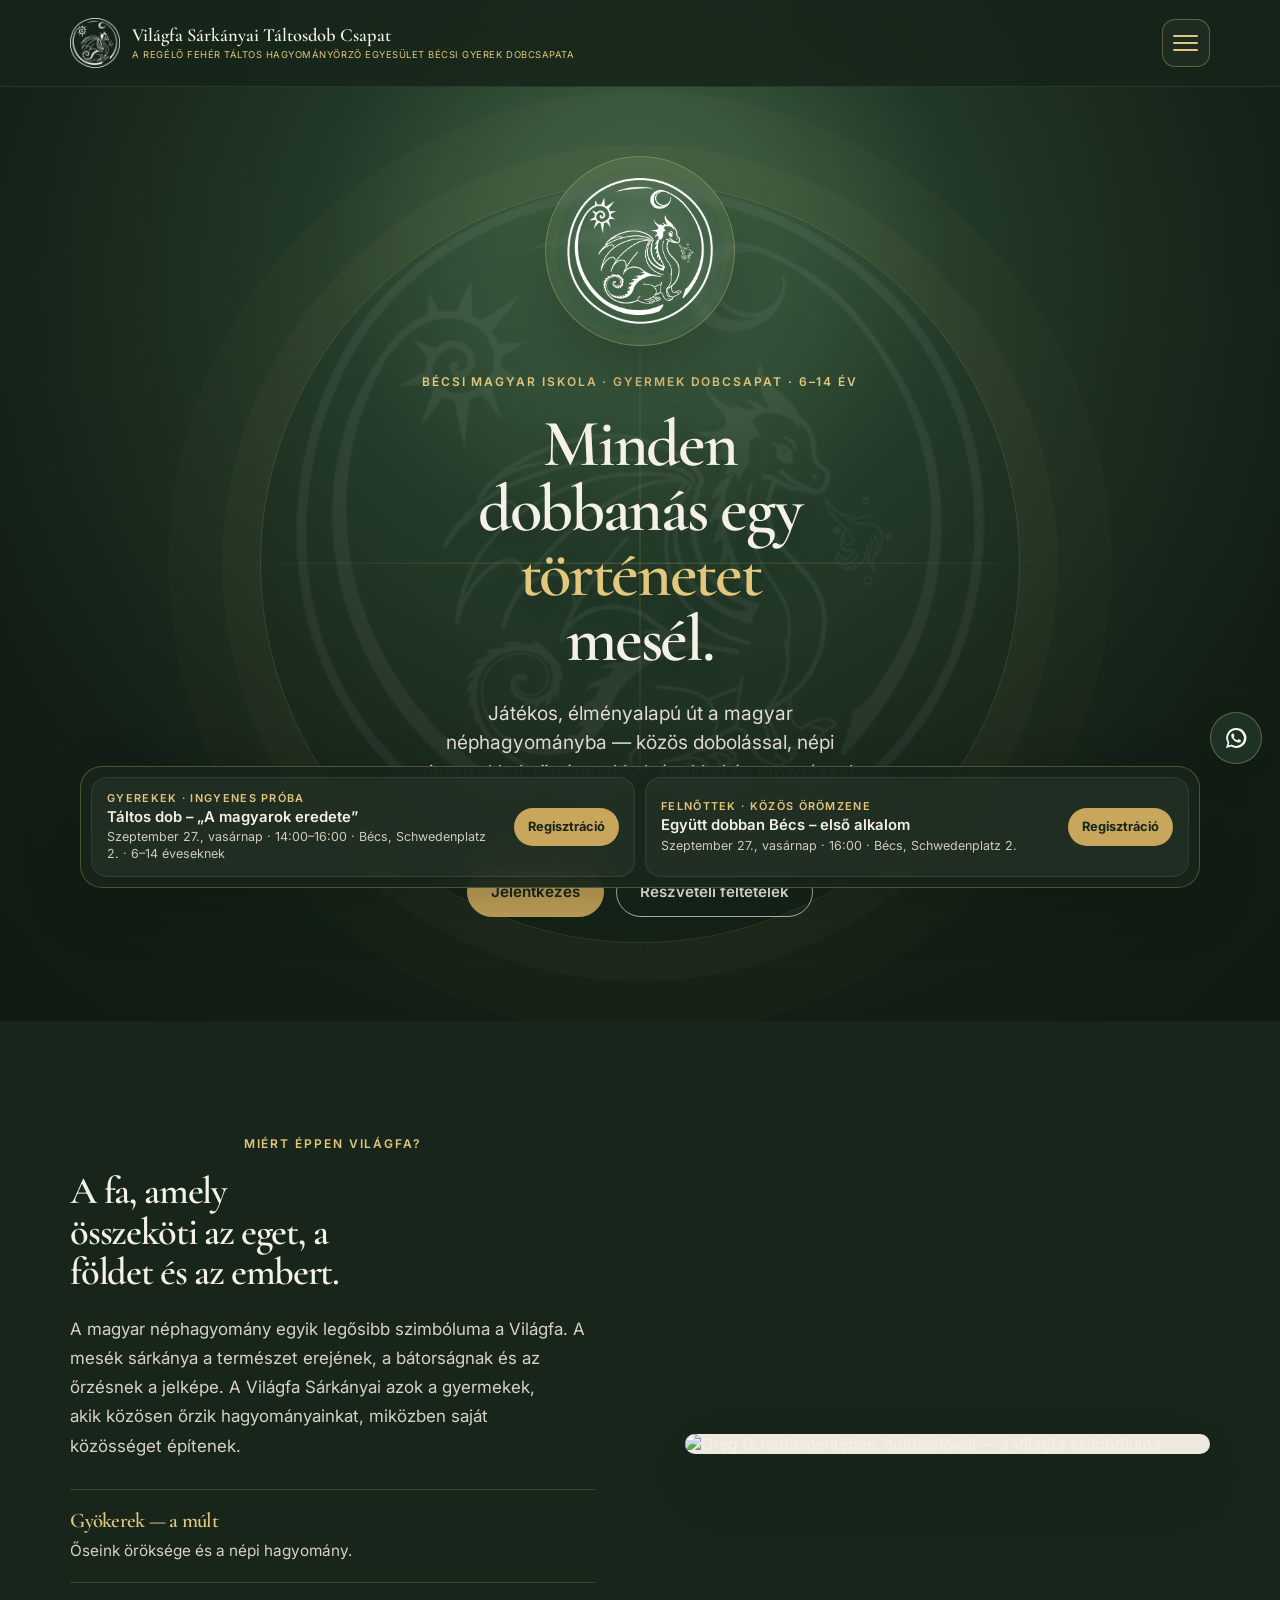
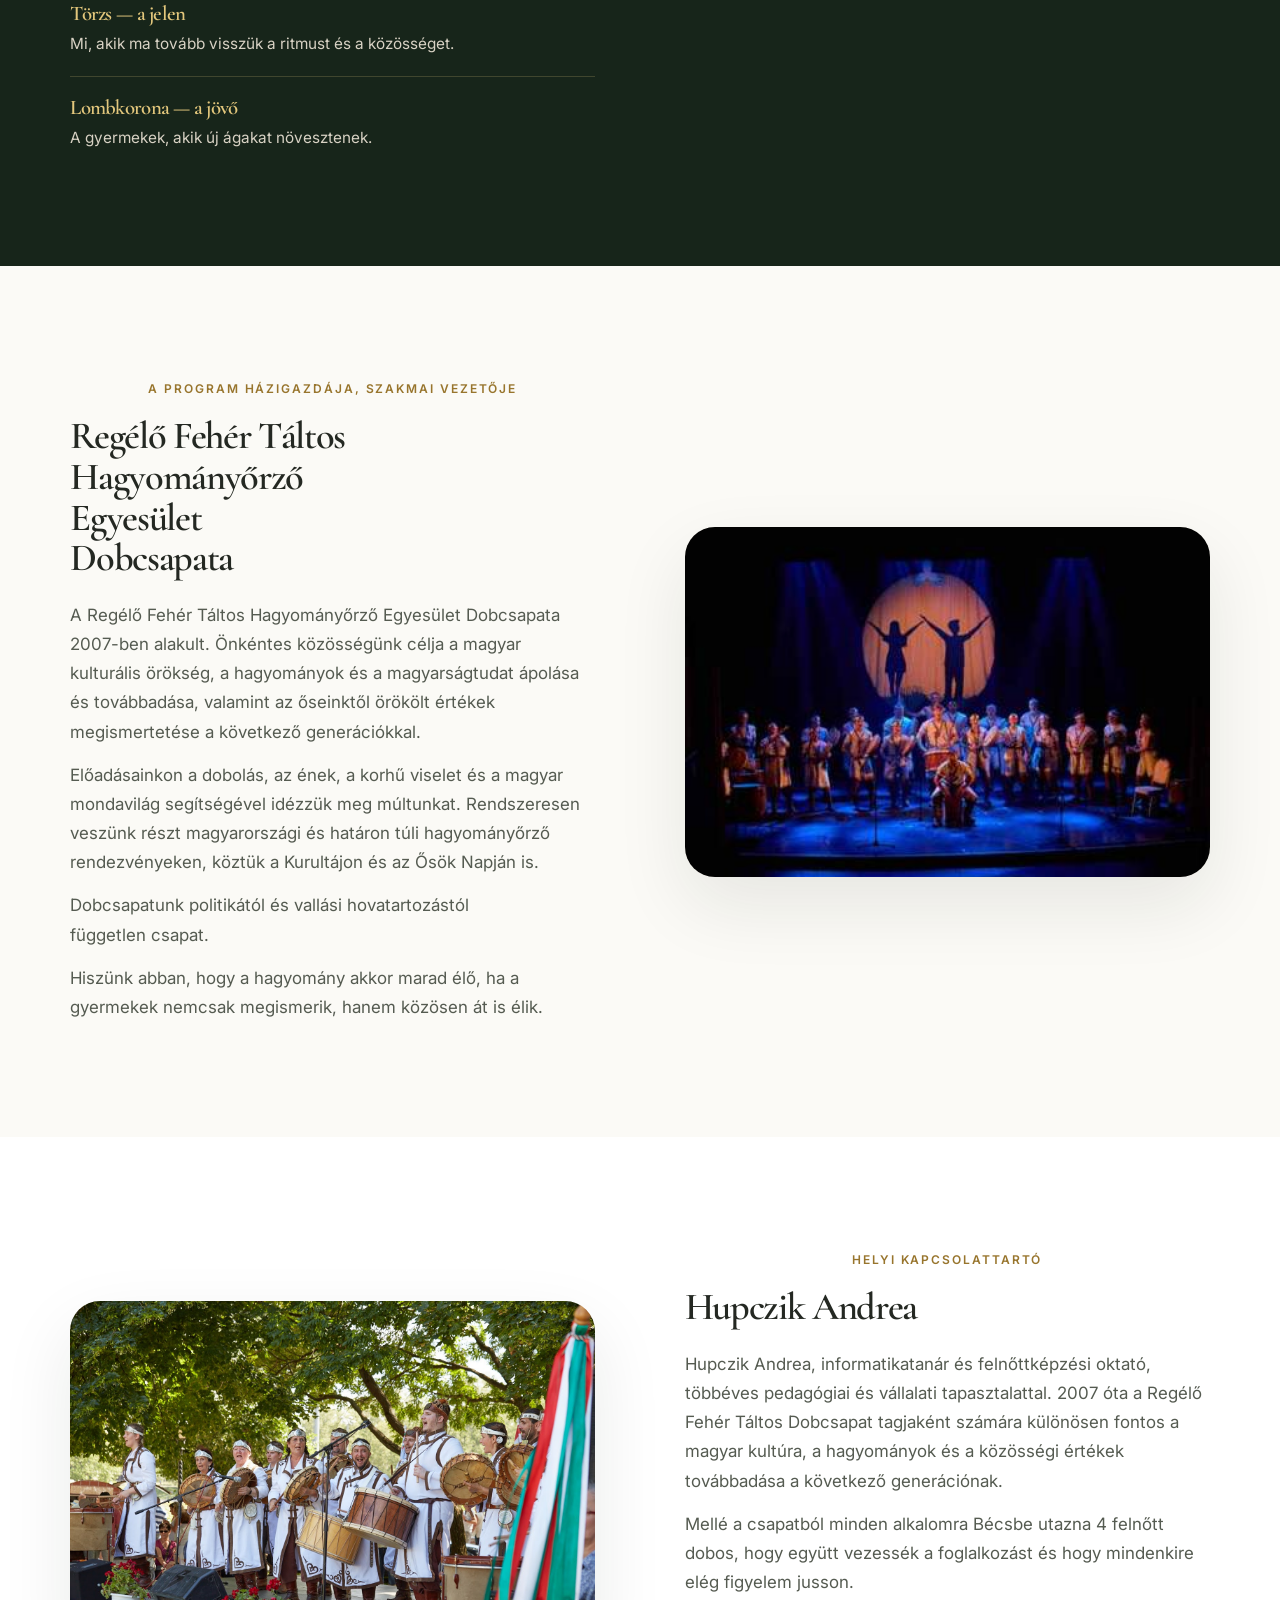
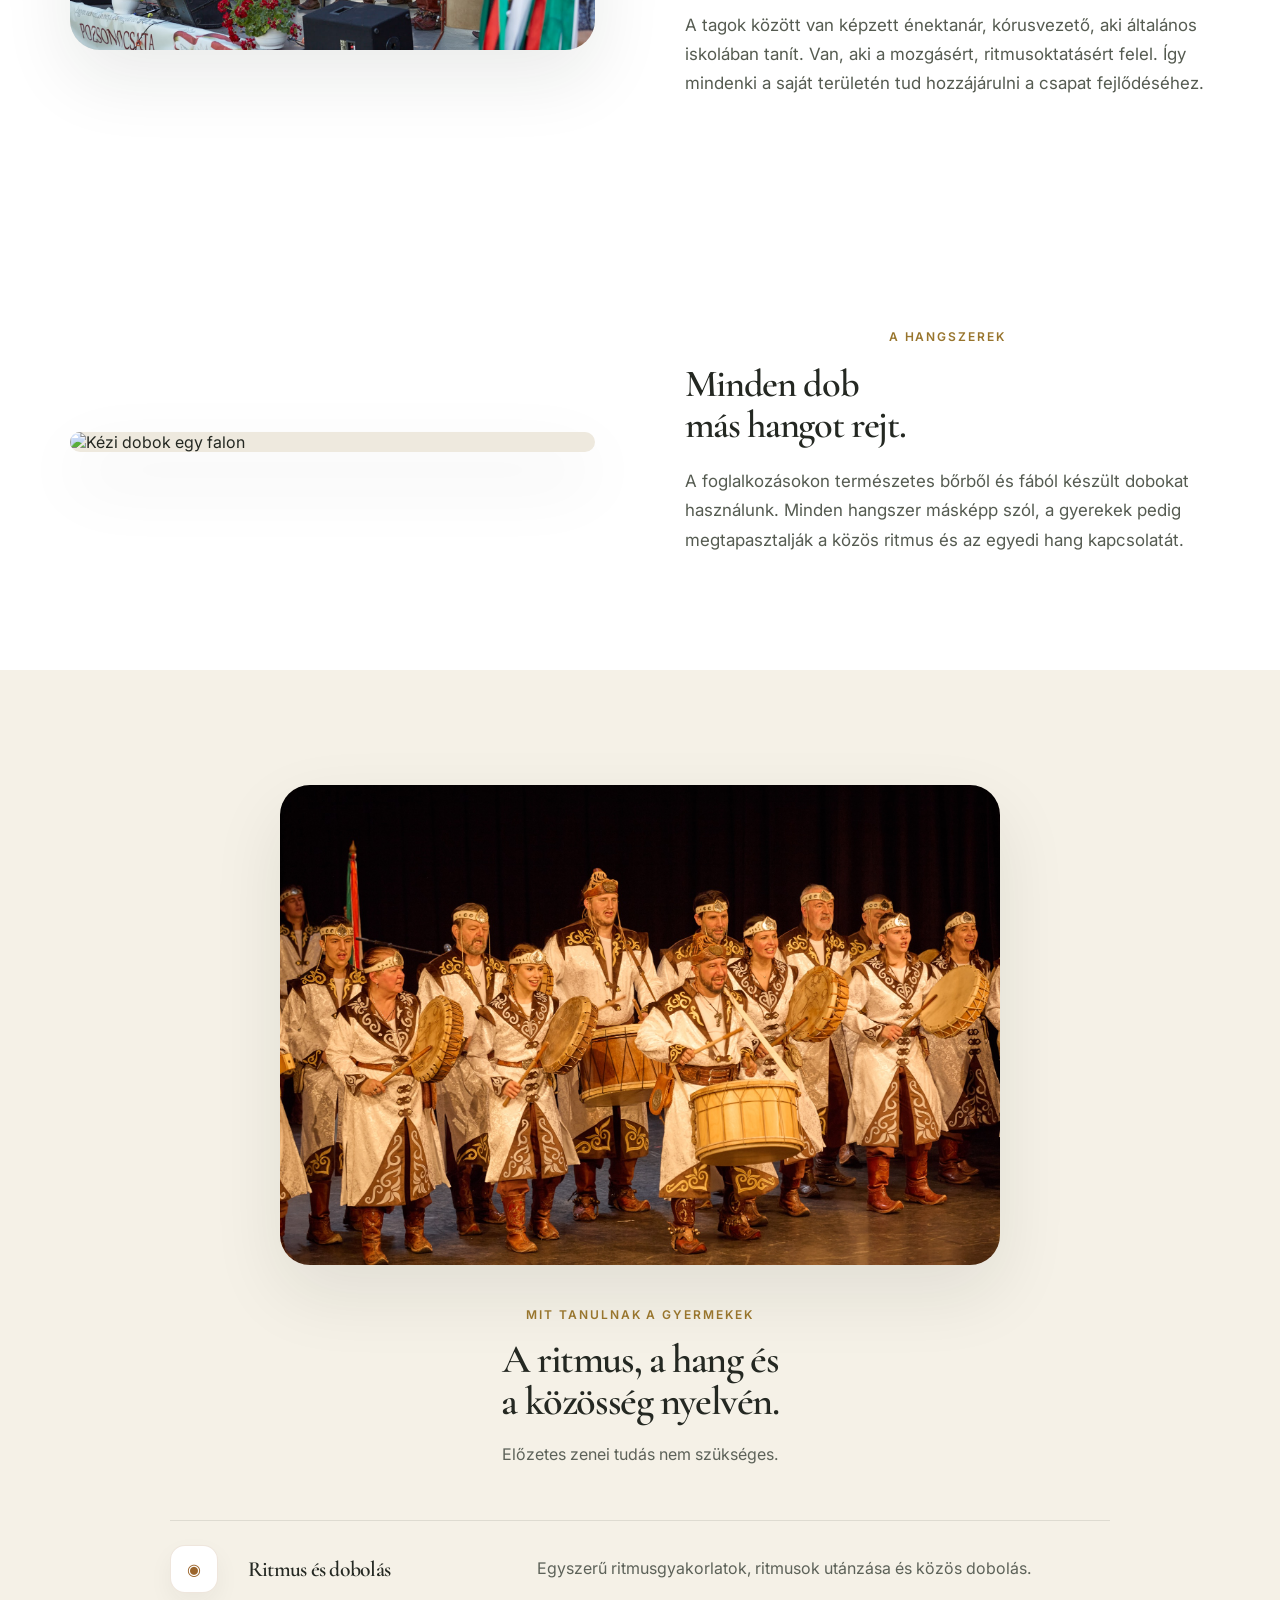
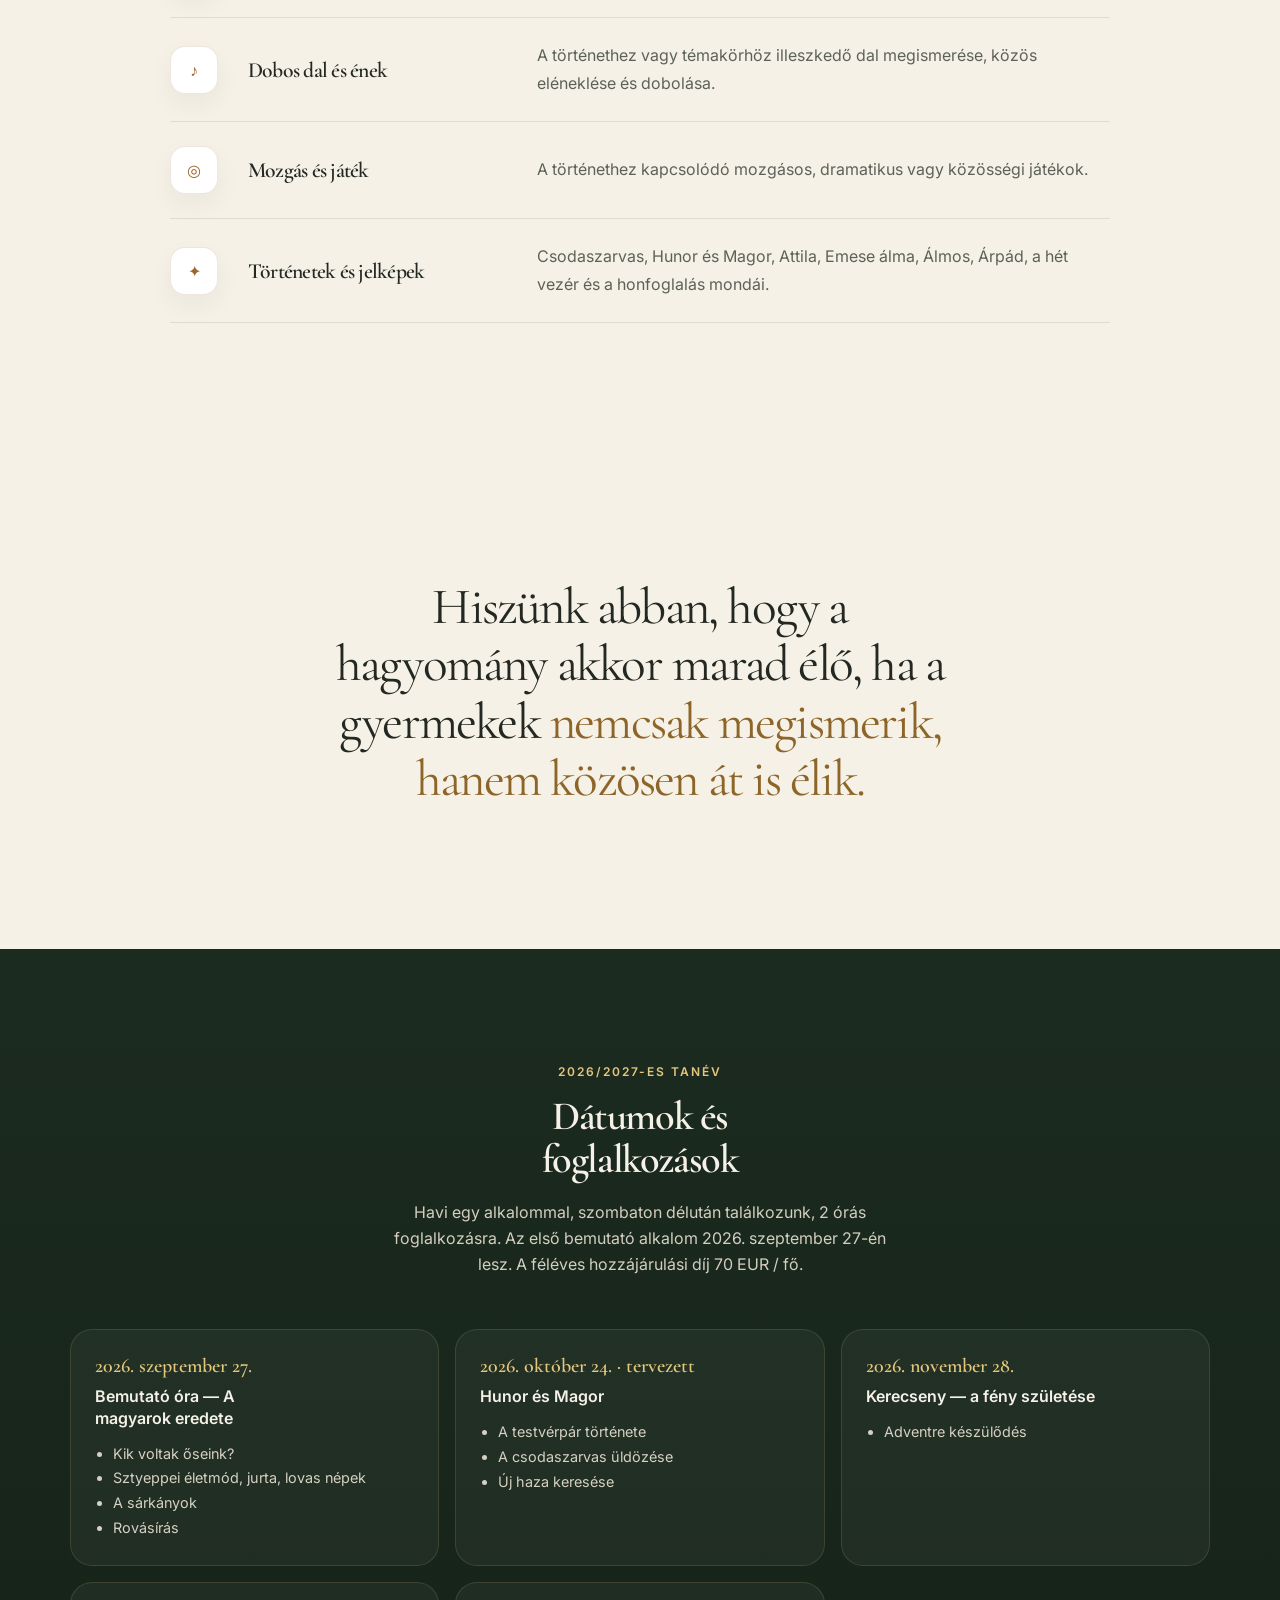
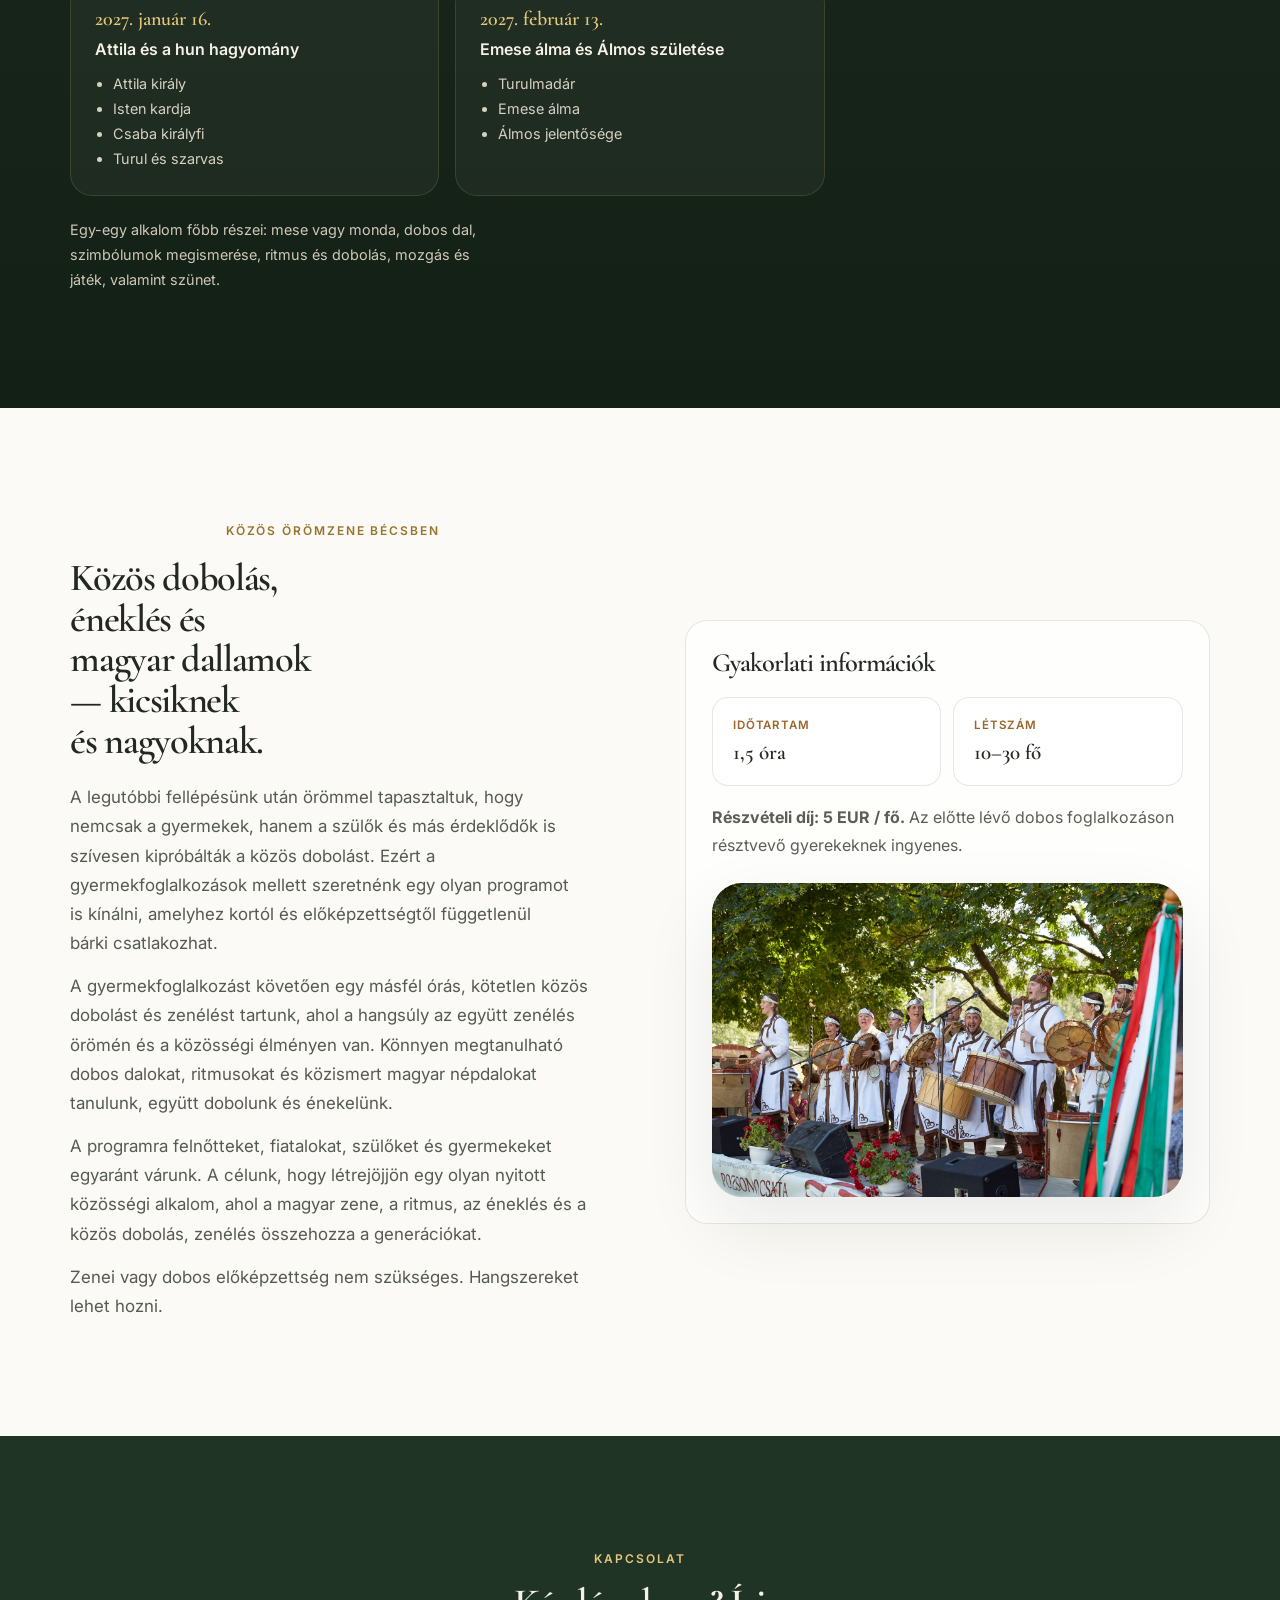
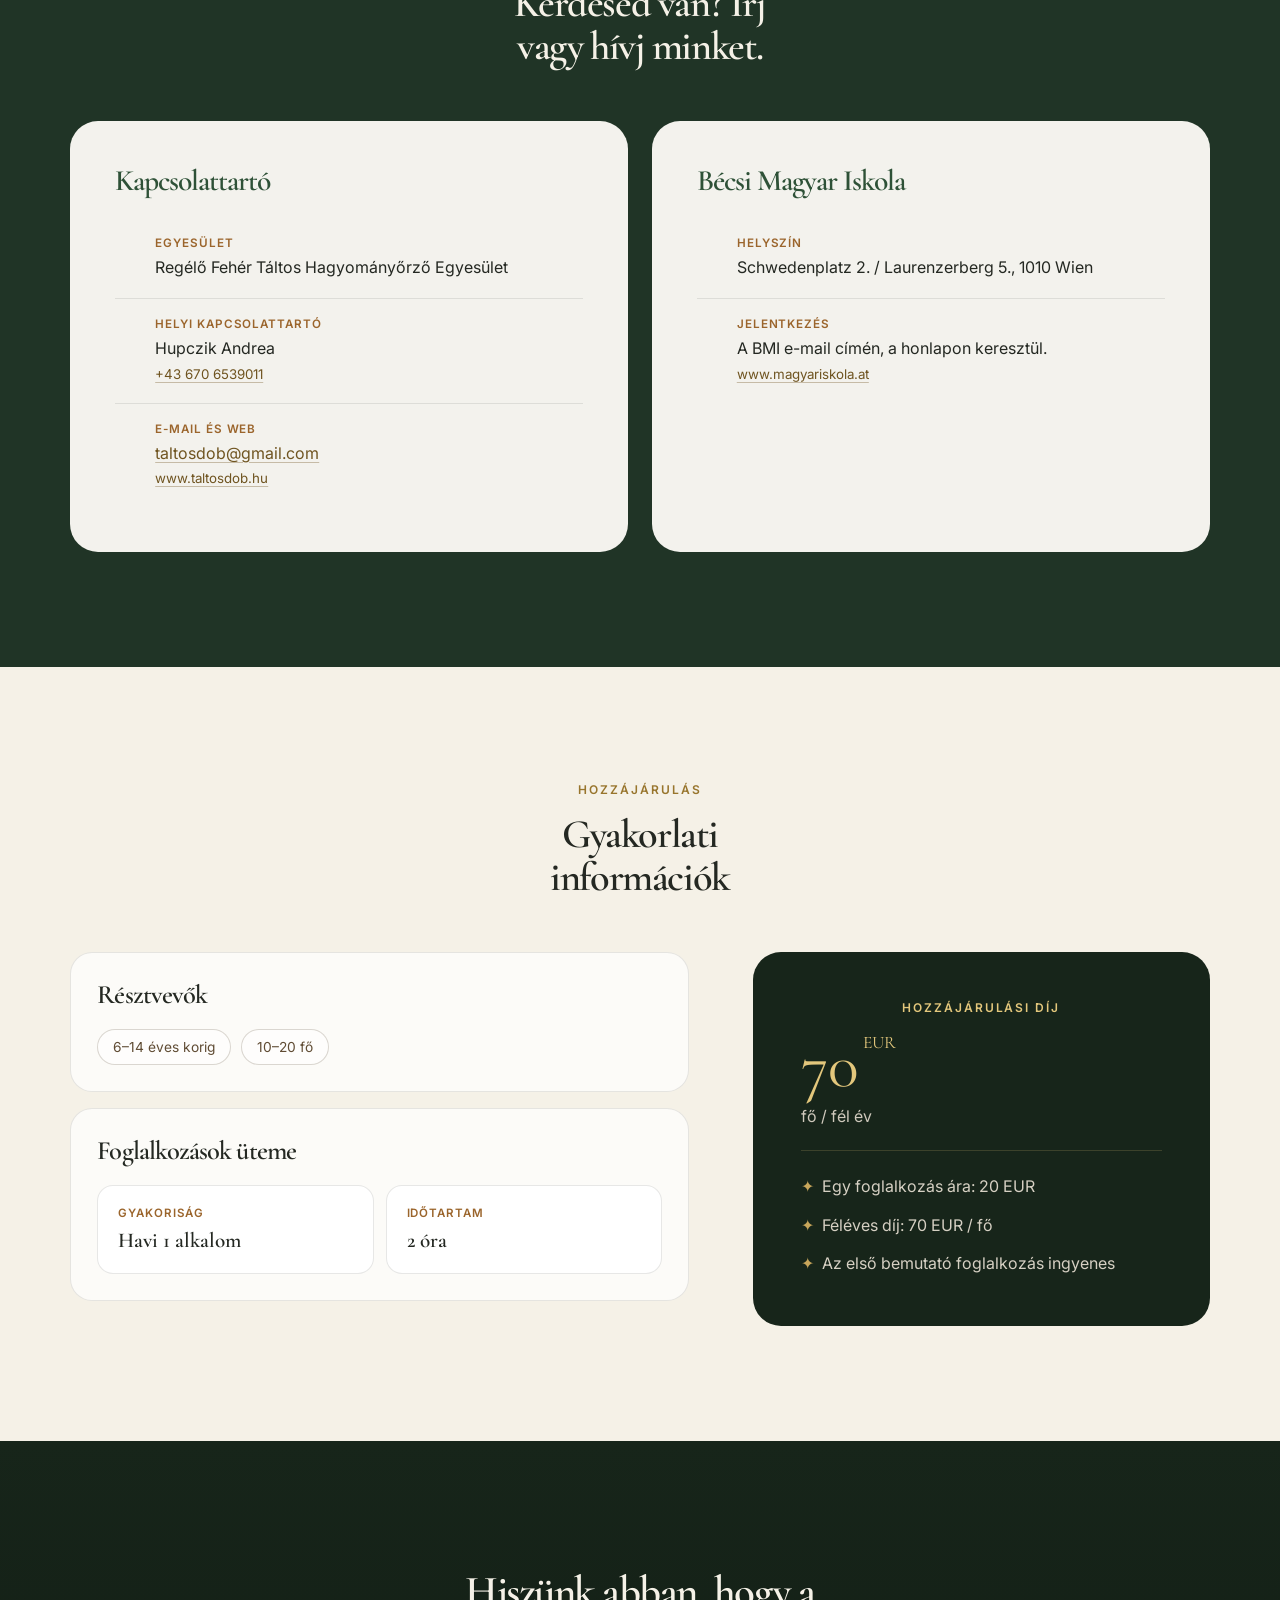
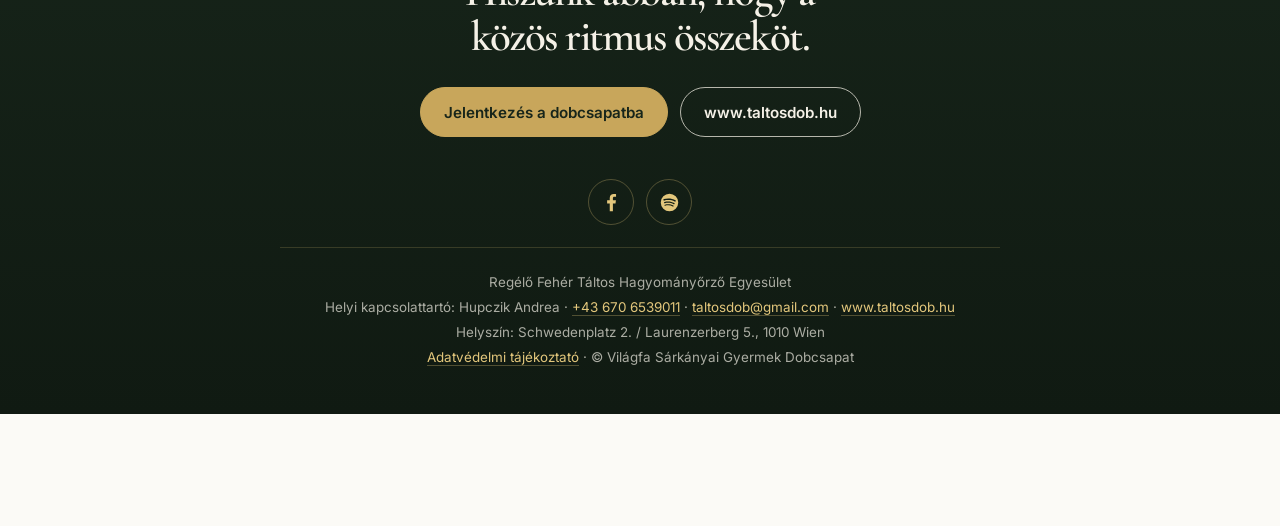
==== commit 143a1d5c: "Add persistent registration dock for first Taltos dob and Oromzene events" ====
--- a/index.html
+++ b/index.html
@@ -34,109 +34,44 @@
 {
   "@context": "https://schema.org",
   "@graph": [
-    {
-      "@type": "WebSite",
-      "@id": "https://taltosdob.magyariskola.at/#website",
-      "url": "https://taltosdob.magyariskola.at/",
-      "name": "Világfa Sárkányai — Gyermek Dobcsapat",
-      "inLanguage": "hu-AT",
-      "publisher": {"@id": "https://www.magyariskola.at/#school"},
-      "about": {"@id": "https://taltosdob.magyariskola.at/#event-series"}
-    },
-    {
-      "@type": "WebPage",
-      "@id": "https://taltosdob.magyariskola.at/#webpage",
-      "url": "https://taltosdob.magyariskola.at/",
-      "name": "Magyar gyermek dobcsapat Bécsben | Világfa Sárkányai",
-      "isPartOf": {"@id": "https://taltosdob.magyariskola.at/#website"},
-      "mainEntity": {"@id": "https://taltosdob.magyariskola.at/#event-series"},
-      "inLanguage": "hu-AT"
-    },
-    {
-      "@type": "Organization",
-      "@id": "https://taltosdob.magyariskola.at/#program",
-      "name": "Világfa Sárkányai Gyermek Dobcsapat",
-      "alternateName": "Világfa Sárkányai Táltosdob Csapat",
-      "url": "https://taltosdob.magyariskola.at/",
-      "logo": "https://taltosdob.magyariskola.at/images/logo.svg",
-      "description": "A Regélő Fehér Táltos Hagyományőrző Egyesület bécsi gyerek dobcsapata és a Bécsi Magyar Iskola közös programja 6–14 éves gyermekeknek.",
-      "knowsAbout": ["magyar néphagyomány","népi ritmusok","közös dobolás","magyar mondák","rovásírás"],
-      "areaServed": {"@type": "City","name": "Wien","alternateName": "Bécs"},
-      "location": {"@id": "https://taltosdob.magyariskola.at/#venue"},
-      "contactPoint": {"@type":"ContactPoint","contactType":"helyi kapcsolattartó","name":"Hupczik Andrea","email":"taltosdob@gmail.com","telephone":"+436706539011","availableLanguage":["hu","de"]},
-      "sameAs": ["https://www.taltosdob.hu","https://www.facebook.com/taltosdob","https://open.spotify.com/artist/6OJS2Y2KntijVTQWhIv0bo"]
-    },
+    {"@type":"WebSite","@id":"https://taltosdob.magyariskola.at/#website","url":"https://taltosdob.magyariskola.at/","name":"Világfa Sárkányai — Gyermek Dobcsapat","inLanguage":"hu-AT","publisher":{"@id":"https://www.magyariskola.at/#school"},"about":{"@id":"https://taltosdob.magyariskola.at/#event-series"}},
+    {"@type":"WebPage","@id":"https://taltosdob.magyariskola.at/#webpage","url":"https://taltosdob.magyariskola.at/","name":"Magyar gyermek dobcsapat Bécsben | Világfa Sárkányai","isPartOf":{"@id":"https://taltosdob.magyariskola.at/#website"},"mainEntity":{"@id":"https://taltosdob.magyariskola.at/#event-series"},"inLanguage":"hu-AT"},
+    {"@type":"Organization","@id":"https://taltosdob.magyariskola.at/#program","name":"Világfa Sárkányai Gyermek Dobcsapat","alternateName":"Világfa Sárkányai Táltosdob Csapat","url":"https://taltosdob.magyariskola.at/","logo":"https://taltosdob.magyariskola.at/images/logo.svg","description":"A Regélő Fehér Táltos Hagyományőrző Egyesület bécsi gyerek dobcsapata és a Bécsi Magyar Iskola közös programja 6–14 éves gyermekeknek.","knowsAbout":["magyar néphagyomány","népi ritmusok","közös dobolás","magyar mondák","rovásírás"],"areaServed":{"@type":"City","name":"Wien","alternateName":"Bécs"},"location":{"@id":"https://taltosdob.magyariskola.at/#venue"},"contactPoint":{"@type":"ContactPoint","contactType":"helyi kapcsolattartó","name":"Hupczik Andrea","email":"taltosdob@gmail.com","telephone":"+436706539011","availableLanguage":["hu","de"]},"sameAs":["https://www.taltosdob.hu","https://www.facebook.com/taltosdob","https://open.spotify.com/artist/6OJS2Y2KntijVTQWhIv0bo"]},
     {"@type":"EducationalOrganization","@id":"https://www.magyariskola.at/#school","name":"Bécsi Magyar Iskola","url":"https://www.magyariskola.at","email":"office@magyariskola.at"},
     {"@type":"Organization","@id":"https://taltosdob.magyariskola.at/#taltos","name":"Regélő Fehér Táltos Hagyományőrző Egyesület","url":"https://www.taltosdob.hu","email":"taltosdob@gmail.com"},
     {"@type":"Person","@id":"https://tanarok.magyariskola.at/#hupczik-andrea","name":"Hupczik Andrea","jobTitle":"Foglalkozásvezető és helyi kapcsolattartó","email":"taltosdob@gmail.com","telephone":"+436706539011","url":"https://tanarok.magyariskola.at/#hupczik-andrea"},
     {"@type":"Place","@id":"https://taltosdob.magyariskola.at/#venue","name":"Bécsi Magyar Iskola — Schwedenplatz","address":{"@type":"PostalAddress","streetAddress":"Schwedenplatz 2 / Laurenzerberg 5","addressLocality":"Wien","postalCode":"1010","addressCountry":"AT"}},
-    {
-      "@type": "EventSeries",
-      "@id": "https://taltosdob.magyariskola.at/#event-series",
-      "name": "Világfa Sárkányai — 2026/2027-es gyermek dobcsapat",
-      "description": "Havi gyermekfoglalkozások Bécsben 6–14 éveseknek: magyar mondák, népi ritmusok, dobolás, ének, mozgás és közösségi játékok.",
-      "url": "https://taltosdob.magyariskola.at/#program",
-      "eventAttendanceMode": "https://schema.org/OfflineEventAttendanceMode",
-      "eventStatus": "https://schema.org/EventScheduled",
-      "location": {"@id": "https://taltosdob.magyariskola.at/#venue"},
-      "organizer": [{"@id":"https://taltosdob.magyariskola.at/#taltos"},{"@id":"https://www.magyariskola.at/#school"}],
-      "audience": {"@type":"PeopleAudience","suggestedMinAge":6,"suggestedMaxAge":14},
-      "offers": [{"@type":"Offer","name":"Gyermekfoglalkozások féléves hozzájárulási díja","price":"70","priceCurrency":"EUR","url":"https://taltosdob.magyariskola.at/jelentkezes.html","availability":"https://schema.org/InStock"}],
-      "subEvent": [
-        {"@type":"Event","name":"Bemutató óra — A magyarok eredete","startDate":"2026-09-27T14:00:00+02:00","location":{"@id":"https://taltosdob.magyariskola.at/#venue"}},
-        {"@type":"Event","name":"Hunor és Magor","startDate":"2026-10-24T16:00:00+02:00","location":{"@id":"https://taltosdob.magyariskola.at/#venue"}},
-        {"@type":"Event","name":"Kerecseny — a fény születése","startDate":"2026-11-28T16:00:00+01:00","location":{"@id":"https://taltosdob.magyariskola.at/#venue"}},
-        {"@type":"Event","name":"Attila és a hun hagyomány","startDate":"2027-01-16T16:00:00+01:00","location":{"@id":"https://taltosdob.magyariskola.at/#venue"}},
-        {"@type":"Event","name":"Emese álma és Álmos születése","startDate":"2027-02-13T16:00:00+01:00","location":{"@id":"https://taltosdob.magyariskola.at/#venue"}},
-        {"@type":"Event","name":"Világfa Sárkányai gyermekfoglalkozás","startDate":"2027-03-13T16:00:00+01:00","location":{"@id":"https://taltosdob.magyariskola.at/#venue"}},
-        {"@type":"Event","name":"Világfa Sárkányai gyermekfoglalkozás","startDate":"2027-04-17T16:00:00+02:00","location":{"@id":"https://taltosdob.magyariskola.at/#venue"}},
-        {"@type":"Event","name":"Világfa Sárkányai gyermekfoglalkozás","startDate":"2027-05-22T16:00:00+02:00","location":{"@id":"https://taltosdob.magyariskola.at/#venue"}}
-      ]
-    },
+    {"@type":"EventSeries","@id":"https://taltosdob.magyariskola.at/#event-series","name":"Világfa Sárkányai — 2026/2027-es gyermek dobcsapat","description":"Havi gyermekfoglalkozások Bécsben 6–14 éveseknek: magyar mondák, népi ritmusok, dobolás, ének, mozgás és közösségi játékok.","url":"https://taltosdob.magyariskola.at/#program","eventAttendanceMode":"https://schema.org/OfflineEventAttendanceMode","eventStatus":"https://schema.org/EventScheduled","location":{"@id":"https://taltosdob.magyariskola.at/#venue"},"organizer":[{"@id":"https://taltosdob.magyariskola.at/#taltos"},{"@id":"https://www.magyariskola.at/#school"}],"audience":{"@type":"PeopleAudience","suggestedMinAge":6,"suggestedMaxAge":14},"offers":[{"@type":"Offer","name":"Gyermekfoglalkozások féléves hozzájárulási díja","price":"70","priceCurrency":"EUR","url":"https://taltosdob.magyariskola.at/jelentkezes.html","availability":"https://schema.org/InStock"}],"subEvent":[{"@type":"Event","name":"Bemutató óra — A magyarok eredete","startDate":"2026-09-27T14:00:00+02:00","location":{"@id":"https://taltosdob.magyariskola.at/#venue"}},{"@type":"Event","name":"Hunor és Magor","startDate":"2026-10-24T16:00:00+02:00","location":{"@id":"https://taltosdob.magyariskola.at/#venue"}},{"@type":"Event","name":"Kerecseny — a fény születése","startDate":"2026-11-28T16:00:00+01:00","location":{"@id":"https://taltosdob.magyariskola.at/#venue"}},{"@type":"Event","name":"Attila és a hun hagyomány","startDate":"2027-01-16T16:00:00+01:00","location":{"@id":"https://taltosdob.magyariskola.at/#venue"}},{"@type":"Event","name":"Emese álma és Álmos születése","startDate":"2027-02-13T16:00:00+01:00","location":{"@id":"https://taltosdob.magyariskola.at/#venue"}},{"@type":"Event","name":"Világfa Sárkányai gyermekfoglalkozás","startDate":"2027-03-13T16:00:00+01:00","location":{"@id":"https://taltosdob.magyariskola.at/#venue"}},{"@type":"Event","name":"Világfa Sárkányai gyermekfoglalkozás","startDate":"2027-04-17T16:00:00+02:00","location":{"@id":"https://taltosdob.magyariskola.at/#venue"}},{"@type":"Event","name":"Világfa Sárkányai gyermekfoglalkozás","startDate":"2027-05-22T16:00:00+02:00","location":{"@id":"https://taltosdob.magyariskola.at/#venue"}}]},
     {"@type":"EventSeries","@id":"https://www.magyariskola.at/event-details/oromzene-2026#event-series","name":"Együtt dobban Bécs – Közös örömzene","url":"https://www.magyariskola.at/event-details/oromzene-2026","description":"Külön, állandó BMI partnerprogram a Világfa Sárkányai napjain. A 2026. szeptember 27-i első alkalmon 16:00-kor kezdődik; a további közzétett napokon 18:00-kor. Felnőtteknek is ajánlható; zenei vagy dobos előképzettség nem szükséges.","inLanguage":"hu-AT","organizer":{"@id":"https://www.magyariskola.at/#school"},"performer":{"@id":"https://tanarok.magyariskola.at/#hupczik-andrea"},"location":{"@id":"https://taltosdob.magyariskola.at/#venue"},"offers":{"@type":"Offer","price":"5","priceCurrency":"EUR","url":"https://www.magyariskola.at/event-details/oromzene-2026"}}
   ]
 }
 </script>
 <!-- ecosystem-authority-schema:start -->
-<script type="application/ld+json">
-{"@context":"https://schema.org","@graph":[{"@type":["EducationalOrganization","School"],"@id":"https://www.magyariskola.at/#school","name":"Bécsi Magyar Iskola","alternateName":["BMI","Wiener Ungarische Schule"],"url":"https://www.magyariskola.at/","foundingDate":"1987","description":"A Bécsi Magyar Iskolát 1987-ben alapították Bécsben; 2027-ben ünnepli fennállásának 40. évfordulóját.","sameAs":["https://www.wikidata.org/wiki/Q141274560","https://hu.wikipedia.org/wiki/B%C3%A9csi_Magyar_Iskola"],"subjectOf":{"@type":"CollectionPage","url":"https://rolunk.at/tag/becsi-magyar-iskola/","name":"Rólunk.at – Bécsi Magyar Iskola sajtóarchívum"},"parentOrganization":{"@id":"https://www.kozpontiszovetseg.at/#organization"}},{"@type":"Organization","@id":"https://www.kozpontiszovetseg.at/#organization","name":"Ausztriai Magyar Egyesületek és Szervezetek Központi Szövetsége","url":"https://www.kozpontiszovetseg.at/","sameAs":["https://www.wikidata.org/wiki/Q141274866","https://hu.wikipedia.org/wiki/Ausztriai_Magyar_Egyes%C3%BCletek_%C3%A9s_Szervezetek_K%C3%B6zponti_Sz%C3%B6vets%C3%A9ge"],"subjectOf":{"@type":"CollectionPage","url":"https://rolunk.at/tag/kozponti-szovetseg/","name":"Rólunk.at – Központi Szövetség sajtóarchívum"}},{"@type":"WebSite","@id":"https://taltosdob.magyariskola.at/#website","name":"Világfa Sárkányai","url":"https://taltosdob.magyariskola.at/","isPartOf":{"@id":"https://www.magyariskola.at/#website"},"about":{"@id":"https://www.magyariskola.at/#school"},"relatedLink":["https://www.wikidata.org/wiki/Q141274560","https://hu.wikipedia.org/wiki/B%C3%A9csi_Magyar_Iskola","https://rolunk.at/tag/becsi-magyar-iskola/","https://rolunk.at/tag/kozponti-szovetseg/","https://taltosdob.magyariskola.at/rolunk-authority.json","https://programvalaszto.magyariskola.at/","https://programvalaszto.magyariskola.at/programs.json","https://tanarok.magyariskola.at/"]}]}
-</script>
+<script type="application/ld+json">{"@context":"https://schema.org","@graph":[{"@type":["EducationalOrganization","School"],"@id":"https://www.magyariskola.at/#school","name":"Bécsi Magyar Iskola","alternateName":["BMI","Wiener Ungarische Schule"],"url":"https://www.magyariskola.at/","foundingDate":"1987","description":"A Bécsi Magyar Iskolát 1987-ben alapították Bécsben; 2027-ben ünnepli fennállásának 40. évfordulóját.","sameAs":["https://www.wikidata.org/wiki/Q141274560","https://hu.wikipedia.org/wiki/B%C3%A9csi_Magyar_Iskola"],"subjectOf":{"@type":"CollectionPage","url":"https://rolunk.at/tag/becsi-magyar-iskola/","name":"Rólunk.at – Bécsi Magyar Iskola sajtóarchívum"},"parentOrganization":{"@id":"https://www.kozpontiszovetseg.at/#organization"}},{"@type":"Organization","@id":"https://www.kozpontiszovetseg.at/#organization","name":"Ausztriai Magyar Egyesületek és Szervezetek Központi Szövetsége","url":"https://www.kozpontiszovetseg.at/","sameAs":["https://www.wikidata.org/wiki/Q141274866","https://hu.wikipedia.org/wiki/Ausztriai_Magyar_Egyes%C3%BCletek_%C3%A9s_Szervezetek_K%C3%B6zponti_Sz%C3%B6vets%C3%A9ge"],"subjectOf":{"@type":"CollectionPage","url":"https://rolunk.at/tag/kozponti-szovetseg/","name":"Rólunk.at – Központi Szövetség sajtóarchívum"}},{"@type":"WebSite","@id":"https://taltosdob.magyariskola.at/#website","name":"Világfa Sárkányai","url":"https://taltosdob.magyariskola.at/","isPartOf":{"@id":"https://www.magyariskola.at/#website"},"about":{"@id":"https://www.magyariskola.at/#school"},"relatedLink":["https://www.wikidata.org/wiki/Q141274560","https://hu.wikipedia.org/wiki/B%C3%A9csi_Magyar_Iskola","https://rolunk.at/tag/becsi-magyar-iskola/","https://rolunk.at/tag/kozponti-szovetseg/","https://taltosdob.magyariskola.at/rolunk-authority.json","https://programvalaszto.magyariskola.at/","https://programvalaszto.magyariskola.at/programs.json","https://tanarok.magyariskola.at/"]}]}</script>
 <!-- ecosystem-authority-schema:end -->
 </head>
 <body>
-<nav class="nav">
-  <a class="nav-logo" href="#top"><img class="nav-brand-logo" src="images/logo.svg" alt="Világfa Sárkányai logó"><span class="nav-title"><span class="nav-title-main">Világfa Sárkányai Táltosdob Csapat</span><span class="nav-title-sub">A Regélő Fehér Táltos Hagyományőrző Egyesület bécsi gyerek dobcsapata</span></span></a>
-  <button class="nav-toggle" id="navToggle" aria-label="Menü megnyitása" aria-expanded="false"><span></span><span></span><span></span></button>
-  <div class="nav-menu" id="navMenu"><a href="#szimbolum">A szimbólum</a><a href="#hazigazda">Házigazda</a><a href="#kapcsolattarto">Kapcsolattartó</a><a href="#program">Program</a><a href="#oromzene">Közös örömzene</a><a href="#kapcsolat">Kapcsolat</a><a href="#info">Részvétel</a><div class="nav-socials" aria-label="Közösségi oldalak"><a href="https://www.facebook.com/taltosdob" target="_blank" rel="noopener" aria-label="Facebook"><svg viewBox="0 0 24 24" aria-hidden="true"><path d="M13.6 22v-9h3l.45-3.5H13.6V7.27c0-1.01.28-1.7 1.74-1.7H17.2V2.44c-.32-.04-1.42-.14-2.7-.14-2.67 0-4.5 1.63-4.5 4.63V9.5H7v3.5h3V22h3.6z"/></svg></a><a href="https://open.spotify.com/artist/6OJS2Y2KntijVTQWhIv0bo" target="_blank" rel="noopener" aria-label="Spotify"><svg viewBox="0 0 24 24" aria-hidden="true"><path d="M12 2a10 10 0 1 0 0 20 10 10 0 0 0 0-20zm4.58 14.42a.62.62 0 0 1-.85.2c-2.34-1.43-5.28-1.75-8.74-.96a.62.62 0 1 1-.28-1.2c3.79-.87 7.04-.5 9.67 1.1.29.18.38.56.2.86zm1.21-2.7a.78.78 0 0 1-1.07.26c-2.68-1.65-6.77-2.13-9.94-1.16a.78.78 0 1 1-.46-1.49c3.63-1.11 8.14-.58 11.21 1.31.37.23.49.71.26 1.08zm.1-2.81C14.67 9 9.36 8.82 6.3 9.75a.94.94 0 1 1-.54-1.79c3.51-1.06 9.38-.85 13.09 1.35a.94.94 0 0 1-.96 1.6z"/></svg></a></div><a class="nav-cta" href="jelentkezes.html">Jelentkezés</a></div>
-</nav>
-
+<nav class="nav"><a class="nav-logo" href="#top"><img class="nav-brand-logo" src="images/logo.svg" alt="Világfa Sárkányai logó"><span class="nav-title"><span class="nav-title-main">Világfa Sárkányai Táltosdob Csapat</span><span class="nav-title-sub">A Regélő Fehér Táltos Hagyományőrző Egyesület bécsi gyerek dobcsapata</span></span></a><button class="nav-toggle" id="navToggle" aria-label="Menü megnyitása" aria-expanded="false"><span></span><span></span><span></span></button><div class="nav-menu" id="navMenu"><a href="#szimbolum">A szimbólum</a><a href="#hazigazda">Házigazda</a><a href="#kapcsolattarto">Kapcsolattartó</a><a href="#program">Program</a><a href="#oromzene">Közös örömzene</a><a href="#kapcsolat">Kapcsolat</a><a href="#info">Részvétel</a><div class="nav-socials" aria-label="Közösségi oldalak"><a href="https://www.facebook.com/taltosdob" target="_blank" rel="noopener" aria-label="Facebook"><svg viewBox="0 0 24 24" aria-hidden="true"><path d="M13.6 22v-9h3l.45-3.5H13.6V7.27c0-1.01.28-1.7 1.74-1.7H17.2V2.44c-.32-.04-1.42-.14-2.7-.14-2.67 0-4.5 1.63-4.5 4.63V9.5H7v3.5h3V22h3.6z"/></svg></a><a href="https://open.spotify.com/artist/6OJS2Y2KntijVTQWhIv0bo" target="_blank" rel="noopener" aria-label="Spotify"><svg viewBox="0 0 24 24" aria-hidden="true"><path d="M12 2a10 10 0 1 0 0 20 10 10 0 0 0 0-20zm4.58 14.42a.62.62 0 0 1-.85.2c-2.34-1.43-5.28-1.75-8.74-.96a.62.62 0 1 1-.28-1.2c3.79-.87 7.04-.5 9.67 1.1.29.18.38.56.2.86zm1.21-2.7a.78.78 0 0 1-1.07.26c-2.68-1.65-6.77-2.13-9.94-1.16a.78.78 0 1 1-.46-1.49c3.63-1.11 8.14-.58 11.21 1.31.37.23.49.71.26 1.08zm.1-2.81C14.67 9 9.36 8.82 6.3 9.75a.94.94 0 1 1-.54-1.79c3.51-1.06 9.38-.85 13.09 1.35a.94.94 0 0 1-.96 1.6z"/></svg></a></div><a class="nav-cta" href="jelentkezes.html">Jelentkezés</a></div></nav>
 <header class="hero" id="top"><div class="hero-orbit" aria-hidden="true"></div><div class="wrap"><div class="hero-inner"><div class="hero-mark"><img class="hero-logo" src="images/logo.svg" alt="Világfa Sárkányai dobcsapat logó"></div><span class="eyebrow">Bécsi Magyar Iskola · Gyermek Dobcsapat · 6–14 év</span><h1>Minden dobbanás egy <em>történetet</em> mesél.</h1><p class="hero-sub">Játékos, élményalapú út a magyar néphagyományba — közös dobolással, népi ritmusokkal, történetekkel, énekkel és mozgással.</p><div class="hero-pills" aria-label="A program fő elemei"><span class="hero-pill">Ritmus</span><span class="hero-pill">Monda</span><span class="hero-pill">Közösség</span><span class="hero-pill">Ének</span></div><div class="hero-cta"><a class="btn btn-gold" href="jelentkezes.html">Jelentkezés</a><a class="btn btn-line" href="#info">Részvételi feltételek</a></div></div></div></header>
-
 <section class="section section-dark" id="szimbolum"><div class="wrap"><div class="feature-grid"><div class="copy"><span class="eyebrow">Miért éppen Világfa?</span><h2>A fa, amely összeköti az eget, a földet és az embert.</h2><p>A magyar néphagyomány egyik legősibb szimbóluma a Világfa. A mesék sárkánya a természet erejének, a bátorságnak és az őrzésnek a jelképe. A Világfa Sárkányai azok a gyermekek, akik közösen őrzik hagyományainkat, miközben saját közösséget építenek.</p><div class="layers"><div class="layer"><h3>Gyökerek — a múlt</h3><p>Őseink öröksége és a népi hagyomány.</p></div><div class="layer"><h3>Törzs — a jelen</h3><p>Mi, akik ma tovább visszük a ritmust és a közösséget.</p></div><div class="layer"><h3>Lombkorona — a jövő</h3><p>A gyermekek, akik új ágakat növesztenek.</p></div></div></div><div class="media"><img src="images/embedded_1.jpeg" alt="Öreg fa naplementében, holdsarlóval — a Világfa szimbóluma"></div></div></div></section>
-
 <section class="section section-light" id="hazigazda"><div class="wrap"><div class="feature-grid reverse"><div class="copy"><span class="eyebrow">A program házigazdája, szakmai vezetője</span><h2>Regélő Fehér Táltos Hagyományőrző Egyesület Dobcsapata</h2><p>A Regélő Fehér Táltos Hagyományőrző Egyesület Dobcsapata 2007-ben alakult. Önkéntes közösségünk célja a magyar kulturális örökség, a hagyományok és a magyarságtudat ápolása és továbbadása, valamint az őseinktől örökölt értékek megismertetése a következő generációkkal.</p><p>Előadásainkon a dobolás, az ének, a korhű viselet és a magyar mondavilág segítségével idézzük meg múltunkat. Rendszeresen veszünk részt magyarországi és határon túli hagyományőrző rendezvényeken, köztük a Kurultájon és az Ősök Napján is.</p><p>Dobcsapatunk politikától és vallási hovatartozástól független csapat.</p><p>Hiszünk abban, hogy a hagyomány akkor marad élő, ha a gyermekek nemcsak megismerik, hanem közösen át is élik.</p></div><div class="media"><img src="images/uploaded-stage-20260829.jpg" alt="A Regélő Fehér Táltos Dobcsapat színpadi csoportképe"></div></div></div></section>
-
 <section class="section section-white" id="kapcsolattarto"><div class="wrap"><div class="feature-grid"><div class="media"><img src="images/andrea-family-final-2026.jpg" alt="Gyermek- és felnőtt dobosok közös színpadi képe"></div><div class="copy"><span class="eyebrow">Helyi kapcsolattartó</span><h2>Hupczik Andrea</h2><p>Hupczik Andrea, informatikatanár és felnőttképzési oktató, többéves pedagógiai és vállalati tapasztalattal. 2007 óta a Regélő Fehér Táltos Dobcsapat tagjaként számára különösen fontos a magyar kultúra, a hagyományok és a közösségi értékek továbbadása a következő generációnak.</p><p>Mellé a csapatból minden alkalomra Bécsbe utazna 4 felnőtt dobos, hogy együtt vezessék a foglalkozást és hogy mindenkire elég figyelem jusson.</p><p>A tagok között van képzett énektanár, kórusvezető, aki általános iskolában tanít. Van, aki a mozgásért, ritmusoktatásért felel. Így mindenki a saját területén tud hozzájárulni a csapat fejlődéséhez.</p></div></div></div></section>
-
 <section class="section section-white"><div class="wrap"><div class="feature-grid"><div class="media"><img src="images/embedded_4.jpeg" alt="Kézi dobok egy falon"></div><div class="copy"><span class="eyebrow">A hangszerek</span><h2>Minden dob más hangot rejt.</h2><p>A foglalkozásokon természetes bőrből és fából készült dobokat használunk. Minden hangszer másképp szól, a gyerekek pedig megtapasztalják a közös ritmus és az egyedi hang kapcsolatát.</p></div></div></div></section>
-
 <section class="section learn"><div class="wrap"><div class="media" style="max-width:720px;margin:0 auto 42px"><img src="images/andrea-stage-2-2026.jpg?v=20260829-3" alt="A Regélő Fehér Táltos Dobcsapat színpadi fellépése"></div><div class="section-head"><span class="eyebrow">Mit tanulnak a gyermekek</span><h2>A ritmus, a hang és a közösség nyelvén.</h2><p>Előzetes zenei tudás nem szükséges.</p></div><div class="learn-list"><div class="learn-row"><span class="learn-icon" aria-hidden="true">◉</span><h3>Ritmus és dobolás</h3><p>Egyszerű ritmusgyakorlatok, ritmusok utánzása és közös dobolás.</p></div><div class="learn-row"><span class="learn-icon" aria-hidden="true">♪</span><h3>Dobos dal és ének</h3><p>A történethez vagy témakörhöz illeszkedő dal megismerése, közös eléneklése és dobolása.</p></div><div class="learn-row"><span class="learn-icon" aria-hidden="true">◎</span><h3>Mozgás és játék</h3><p>A történethez kapcsolódó mozgásos, dramatikus vagy közösségi játékok.</p></div><div class="learn-row"><span class="learn-icon" aria-hidden="true">✦</span><h3>Történetek és jelképek</h3><p>Csodaszarvas, Hunor és Magor, Attila, Emese álma, Álmos, Árpád, a hét vezér és a honfoglalás mondái.</p></div></div></div></section>
-
 <section class="quote"><div class="wrap"><blockquote>Hiszünk abban, hogy a hagyomány akkor marad élő, ha a gyermekek <span>nemcsak megismerik, hanem közösen át is élik.</span></blockquote></div></section>
-
 <section class="section program" id="program"><div class="wrap"><div class="section-head"><span class="eyebrow">2026/2027-es tanév</span><h2>Dátumok és foglalkozások</h2><p>Havi egy alkalommal, szombaton délután találkozunk, 2 órás foglalkozásra. Az első bemutató alkalom 2026. szeptember 27-én lesz. A féléves hozzájárulási díj 70 EUR / fő.</p></div><div class="months"><article class="month"><div class="date">2026. szeptember 27.</div><div class="theme">Bemutató óra — A magyarok eredete</div><ul><li>Kik voltak őseink?</li><li>Sztyeppei életmód, jurta, lovas népek</li><li>A sárkányok</li><li>Rovásírás</li></ul></article><article class="month"><div class="date">2026. október 24. · tervezett</div><div class="theme">Hunor és Magor</div><ul><li>A testvérpár története</li><li>A csodaszarvas üldözése</li><li>Új haza keresése</li></ul></article><article class="month"><div class="date">2026. november 28.</div><div class="theme">Kerecseny — a fény születése</div><ul><li>Adventre készülődés</li></ul></article><article class="month"><div class="date">2027. január 16.</div><div class="theme">Attila és a hun hagyomány</div><ul><li>Attila király</li><li>Isten kardja</li><li>Csaba királyfi</li><li>Turul és szarvas</li></ul></article><article class="month"><div class="date">2027. február 13.</div><div class="theme">Emese álma és Álmos születése</div><ul><li>Turulmadár</li><li>Emese álma</li><li>Álmos jelentősége</li></ul></article></div><p class="program-note">Egy-egy alkalom főbb részei: mese vagy monda, dobos dal, szimbólumok megismerése, ritmus és dobolás, mozgás és játék, valamint szünet.</p></div></section>
-
 <section class="section section-light" id="oromzene"><div class="wrap"><div class="feature-grid"><div class="copy"><span class="eyebrow">Közös örömzene Bécsben</span><h2>Közös dobolás, éneklés és magyar dallamok — kicsiknek és nagyoknak.</h2><p>A legutóbbi fellépésünk után örömmel tapasztaltuk, hogy nemcsak a gyermekek, hanem a szülők és más érdeklődők is szívesen kipróbálták a közös dobolást. Ezért a gyermekfoglalkozások mellett szeretnénk egy olyan programot is kínálni, amelyhez kortól és előképzettségtől függetlenül bárki csatlakozhat.</p><p>A gyermekfoglalkozást követően egy másfél órás, kötetlen közös dobolást és zenélést tartunk, ahol a hangsúly az együtt zenélés örömén és a közösségi élményen van. Könnyen megtanulható dobos dalokat, ritmusokat és közismert magyar népdalokat tanulunk, együtt dobolunk és énekelünk.</p><p>A programra felnőtteket, fiatalokat, szülőket és gyermekeket egyaránt várunk. A célunk, hogy létrejöjjön egy olyan nyitott közösségi alkalom, ahol a magyar zene, a ritmus, az éneklés és a közös dobolás, zenélés összehozza a generációkat.</p><p>Zenei vagy dobos előképzettség nem szükséges. Hangszereket lehet hozni.</p></div><div class="info-block"><h3>Gyakorlati információk</h3><div class="format"><div class="format-card"><div class="label">Időtartam</div><div class="value">1,5 óra</div></div><div class="format-card"><div class="label">Létszám</div><div class="value">10–30 fő</div></div></div><p class="note"><strong>Részvételi díj: 5 EUR / fő.</strong> Az előtte lévő dobos foglalkozáson résztvevő gyerekeknek ingyenes.</p><div class="media oromzene-photo" style="margin-top:24px"><img src="images/andrea-oromzene-final-2026.jpg" alt="A Regélő Fehér Táltos Dobcsapat közös zenélése"></div></div></div></div></section>
-
 <section class="section contact" id="kapcsolat"><div class="wrap"><div class="section-head"><span class="eyebrow">Kapcsolat</span><h2>Kérdésed van? Írj vagy hívj minket.</h2></div><div class="contact-grid"><article class="contact-card"><h3>Kapcsolattartó</h3><div class="contact-row"><div></div><div><div class="label">Egyesület</div><div class="value">Regélő Fehér Táltos Hagyományőrző Egyesület</div></div></div><div class="contact-row"><div></div><div><div class="label">Helyi kapcsolattartó</div><div class="value">Hupczik Andrea<small><a href="tel:+436706539011">+43 670 6539011</a></small></div></div></div><div class="contact-row"><div></div><div><div class="label">E-mail és web</div><div class="value"><a href="mailto:taltosdob@gmail.com">taltosdob@gmail.com</a><small><a href="https://www.taltosdob.hu" target="_blank" rel="noopener">www.taltosdob.hu</a></small></div></div></div></article><article class="contact-card"><h3>Bécsi Magyar Iskola</h3><div class="contact-row"><div></div><div><div class="label">Helyszín</div><div class="value">Schwedenplatz 2. / Laurenzerberg 5., 1010 Wien</div></div></div><div class="contact-row"><div></div><div><div class="label">Jelentkezés</div><div class="value">A BMI e-mail címén, a honlapon keresztül.<small><a href="https://www.magyariskola.at" target="_blank" rel="noopener">www.magyariskola.at</a></small></div></div></div></article></div></div></section>
-
 <section class="section info" id="info"><div class="wrap"><div class="section-head"><span class="eyebrow">Hozzájárulás</span><h2>Gyakorlati információk</h2></div><div class="info-grid"><div class="info-left"><article class="info-block"><h3>Résztvevők</h3><div class="tags"><span class="tag">6–14 éves korig</span><span class="tag">10–20 fő</span></div></article><article class="info-block"><h3>Foglalkozások üteme</h3><div class="format"><div class="format-card"><div class="label">Gyakoriság</div><div class="value">Havi 1 alkalom</div></div><div class="format-card"><div class="label">Időtartam</div><div class="value">2 óra</div></div></div></article></div><aside class="price-card"><span class="eyebrow">Hozzájárulási díj</span><div class="price">70<small>EUR</small></div><div class="price-unit">fő / fél év</div><ul class="price-list"><li>Egy foglalkozás ára: 20 EUR</li><li>Féléves díj: 70 EUR / fő</li><li>Az első bemutató foglalkozás ingyenes</li></ul></aside></div></div></section>
-
 <footer class="footer"><div class="wrap"><h2>Hiszünk abban, hogy a közös ritmus összeköt.</h2><div class="footer-cta"><a class="btn btn-gold" href="jelentkezes.html">Jelentkezés a dobcsapatba</a><a class="btn btn-line" href="https://www.taltosdob.hu" target="_blank" rel="noopener">www.taltosdob.hu</a></div><div class="social"><a href="https://www.facebook.com/taltosdob" target="_blank" rel="noopener" aria-label="Facebook"><svg viewBox="0 0 24 24" aria-hidden="true"><path d="M13.6 22v-9h3l.45-3.5H13.6V7.27c0-1.01.28-1.7 1.74-1.7H17.2V2.44c-.32-.04-1.42-.14-2.7-.14-2.67 0-4.5 1.63-4.5 4.63V9.5H7v3.5h3V22h3.6z"/></svg></a><a href="https://open.spotify.com/artist/6OJS2Y2KntijVTQWhIv0bo" target="_blank" rel="noopener" aria-label="Spotify"><svg viewBox="0 0 24 24" aria-hidden="true"><path d="M12 2a10 10 0 1 0 0 20 10 10 0 0 0 0-20zm4.58 14.42a.62.62 0 0 1-.85.2c-2.34-1.43-5.28-1.75-8.74-.96a.62.62 0 1 1-.28-1.2c3.79-.87 7.04-.5 9.67 1.1.29.18.38.56.2.86zm1.21-2.7a.78.78 0 0 1-1.07.26c-2.68-1.65-6.77-2.13-9.94-1.16a.78.78 0 1 1-.46-1.49c3.63-1.11 8.14-.58 11.21 1.31.37.23.49.71.26 1.08zm.1-2.81C14.67 9 9.36 8.82 6.3 9.75a.94.94 0 1 1-.54-1.79c3.51-1.06 9.38-.85 13.09 1.35a.94.94 0 0 1-.96 1.6z"/></svg></a></div><p class="footer-note">Regélő Fehér Táltos Hagyományőrző Egyesület<br>Helyi kapcsolattartó: Hupczik Andrea · <a href="tel:+436706539011">+43 670 6539011</a> · <a href="mailto:taltosdob@gmail.com">taltosdob@gmail.com</a> · <a href="https://www.taltosdob.hu" target="_blank" rel="noopener">www.taltosdob.hu</a><br>Helyszín: Schwedenplatz 2. / Laurenzerberg 5., 1010 Wien<br><a href="adatvedelem.html">Adatvédelmi tájékoztató</a> · © Világfa Sárkányai Gyermek Dobcsapat</p></div></footer>
 <script>const navToggle=document.getElementById('navToggle');const navMenu=document.getElementById('navMenu');function closeMenu(){navMenu.classList.remove('open');navToggle.setAttribute('aria-expanded','false')}navToggle.addEventListener('click',e=>{e.stopPropagation();const open=navMenu.classList.toggle('open');navToggle.setAttribute('aria-expanded',open?'true':'false')});document.addEventListener('click',e=>{if(!navMenu.contains(e.target)&&!navToggle.contains(e.target))closeMenu()});document.addEventListener('keydown',e=>{if(e.key==='Escape')closeMenu()});navMenu.querySelectorAll('a').forEach(a=>a.addEventListener('click',closeMenu));</script>
 <style>
-.whatsapp-float{position:fixed;right:max(18px,env(safe-area-inset-right));bottom:max(18px,env(safe-area-inset-bottom));z-index:18;width:52px;height:52px;border-radius:50%;display:grid;place-items:center;color:#f7f4eb;background:rgba(30,52,38,.94);border:1px solid rgba(227,199,124,.34);box-shadow:0 12px 34px rgba(10,18,12,.22);backdrop-filter:blur(14px) saturate(120%);-webkit-backdrop-filter:blur(14px) saturate(120%);text-decoration:none;transition:transform .22s ease,opacity .22s ease,box-shadow .22s ease,border-color .22s ease}.whatsapp-float:hover{transform:translateY(-2px);border-color:rgba(227,199,124,.72);box-shadow:0 16px 38px rgba(10,18,12,.28)}.whatsapp-float:focus-visible{outline:3px solid rgba(227,199,124,.62);outline-offset:4px}.whatsapp-float svg{width:24px;height:24px;fill:currentColor}.whatsapp-float.is-footer-visible{opacity:0;pointer-events:none;transform:translateY(10px)}@media(max-width:640px){.whatsapp-float{width:48px;height:48px;right:max(14px,env(safe-area-inset-right));bottom:max(14px,env(safe-area-inset-bottom))}.whatsapp-float svg{width:22px;height:22px}}@media(prefers-reduced-motion:reduce){.whatsapp-float{transition:none}}
+:root{--registration-dock-h:112px}body{padding-bottom:calc(var(--registration-dock-h) + env(safe-area-inset-bottom))}.registration-dock{position:fixed;z-index:17;left:50%;bottom:max(12px,env(safe-area-inset-bottom));transform:translateX(-50%);width:min(1120px,calc(100vw - 28px));display:grid;grid-template-columns:1fr 1fr;gap:10px;padding:10px;border:1px solid rgba(227,199,124,.28);border-radius:22px;background:rgba(23,37,26,.93);box-shadow:0 20px 55px rgba(10,18,12,.24);backdrop-filter:blur(20px) saturate(125%);-webkit-backdrop-filter:blur(20px) saturate(125%)}.registration-card{display:flex;align-items:center;justify-content:space-between;gap:14px;min-width:0;padding:13px 15px;border:1px solid rgba(255,255,255,.08);border-radius:16px;background:rgba(255,255,255,.045);color:var(--cream)}.registration-card .reg-copy{min-width:0}.registration-card .reg-kicker{font-size:.68rem;letter-spacing:.12em;text-transform:uppercase;color:var(--gold-hi);font-weight:600}.registration-card .reg-title{margin-top:3px;font-size:.93rem;font-weight:600;line-height:1.25}.registration-card .reg-meta{margin-top:3px;font-size:.78rem;color:#d1cbbb;line-height:1.35}.registration-card .reg-cta{flex:0 0 auto;display:inline-flex;align-items:center;justify-content:center;min-height:38px;padding:0 14px;border-radius:999px;background:var(--gold);color:var(--forest);font-size:.8rem;font-weight:700;text-decoration:none;white-space:nowrap}.registration-card .reg-cta:hover{background:var(--gold-hi)}.registration-card .reg-cta:focus-visible{outline:3px solid rgba(227,199,124,.7);outline-offset:3px}.whatsapp-float{position:fixed;right:max(18px,env(safe-area-inset-right));bottom:calc(var(--registration-dock-h) + max(24px,env(safe-area-inset-bottom)));z-index:18;width:52px;height:52px;border-radius:50%;display:grid;place-items:center;color:#f7f4eb;background:rgba(30,52,38,.94);border:1px solid rgba(227,199,124,.34);box-shadow:0 12px 34px rgba(10,18,12,.22);backdrop-filter:blur(14px) saturate(120%);-webkit-backdrop-filter:blur(14px) saturate(120%);text-decoration:none;transition:transform .22s ease,opacity .22s ease,box-shadow .22s ease,border-color .22s ease}.whatsapp-float:hover{transform:translateY(-2px);border-color:rgba(227,199,124,.72);box-shadow:0 16px 38px rgba(10,18,12,.28)}.whatsapp-float:focus-visible{outline:3px solid rgba(227,199,124,.62);outline-offset:4px}.whatsapp-float svg{width:24px;height:24px;fill:currentColor}.whatsapp-float.is-footer-visible{opacity:0;pointer-events:none;transform:translateY(10px)}@media(max-width:780px){:root{--registration-dock-h:190px}.registration-dock{grid-template-columns:1fr;gap:8px;padding:8px;width:calc(100vw - 20px);bottom:max(10px,env(safe-area-inset-bottom));border-radius:18px}.registration-card{padding:11px 12px}.registration-card .reg-title{font-size:.87rem}.registration-card .reg-meta{font-size:.73rem}.registration-card .reg-cta{min-height:36px;padding:0 12px;font-size:.76rem}.whatsapp-float{width:48px;height:48px;right:max(14px,env(safe-area-inset-right));bottom:calc(var(--registration-dock-h) + max(18px,env(safe-area-inset-bottom)))}.whatsapp-float svg{width:22px;height:22px}}@media(max-width:420px){:root{--registration-dock-h:210px}.registration-card{align-items:flex-start}.registration-card .reg-cta{margin-top:3px}.registration-card .reg-meta{max-width:31ch}}@media(prefers-reduced-motion:reduce){.whatsapp-float{transition:none}}
 </style>
+<aside class="registration-dock" aria-label="Szeptember 27-i regisztrációs lehetőségek">
+  <article class="registration-card"><div class="reg-copy"><div class="reg-kicker">Gyerekek · ingyenes próba</div><div class="reg-title">Táltos dob – „A magyarok eredete”</div><div class="reg-meta">Szeptember 27., vasárnap · 14:00–16:00 · Bécs, Schwedenplatz 2. · 6–14 éveseknek</div></div><a class="reg-cta" href="https://www.magyariskola.at/event-details/taltos-dob-gyerekeknek-becsben/form" target="_blank" rel="noopener">Regisztráció</a></article>
+  <article class="registration-card"><div class="reg-copy"><div class="reg-kicker">Felnőttek · közös örömzene</div><div class="reg-title">Együtt dobban Bécs – első alkalom</div><div class="reg-meta">Szeptember 27., vasárnap · 16:00 · Bécs, Schwedenplatz 2.</div></div><a class="reg-cta" href="https://www.magyariskola.at/event-details/oromzene-2026" target="_blank" rel="noopener">Regisztráció</a></article>
+</aside>
 <a class="whatsapp-float" href="https://wa.me/436706539011" target="_blank" rel="noopener noreferrer" aria-label="Kapcsolat WhatsAppon: +43 670 6539011" title="WhatsApp – +43 670 6539011"><svg viewBox="0 0 24 24" aria-hidden="true"><path d="M12.04 2a9.84 9.84 0 0 0-8.47 14.84L2 22l5.3-1.53A9.96 9.96 0 1 0 12.04 2Zm0 17.9a8.03 8.03 0 0 1-4.1-1.12l-.29-.17-3.15.91.93-3.07-.19-.31a7.91 7.91 0 1 1 6.8 3.76Zm4.43-5.94c-.24-.12-1.43-.7-1.65-.78-.22-.08-.38-.12-.54.12-.16.24-.62.78-.76.94-.14.16-.28.18-.52.06-.24-.12-1.01-.37-1.93-1.19-.71-.64-1.2-1.42-1.34-1.66-.14-.24-.01-.37.11-.49.11-.11.24-.28.36-.42.12-.14.16-.24.24-.4.08-.16.04-.3-.02-.42-.06-.12-.54-1.3-.74-1.78-.19-.47-.39-.41-.54-.42h-.46c-.16 0-.42.06-.64.3-.22.24-.84.82-.84 2 0 1.18.86 2.32.98 2.48.12.16 1.69 2.58 4.1 3.62.57.25 1.02.4 1.37.51.58.18 1.1.16 1.51.1.46-.07 1.43-.58 1.63-1.15.2-.56.2-1.04.14-1.14-.06-.1-.22-.16-.46-.28Z"/></svg></a>
 <script>(()=>{const button=document.querySelector('.whatsapp-float');const footer=document.querySelector('.footer');if(!button||!footer)return;const observer=new IntersectionObserver(([entry])=>button.classList.toggle('is-footer-visible',entry.isIntersecting),{rootMargin:'0px 0px 64px 0px',threshold:0});observer.observe(footer)})();</script>
 </body>
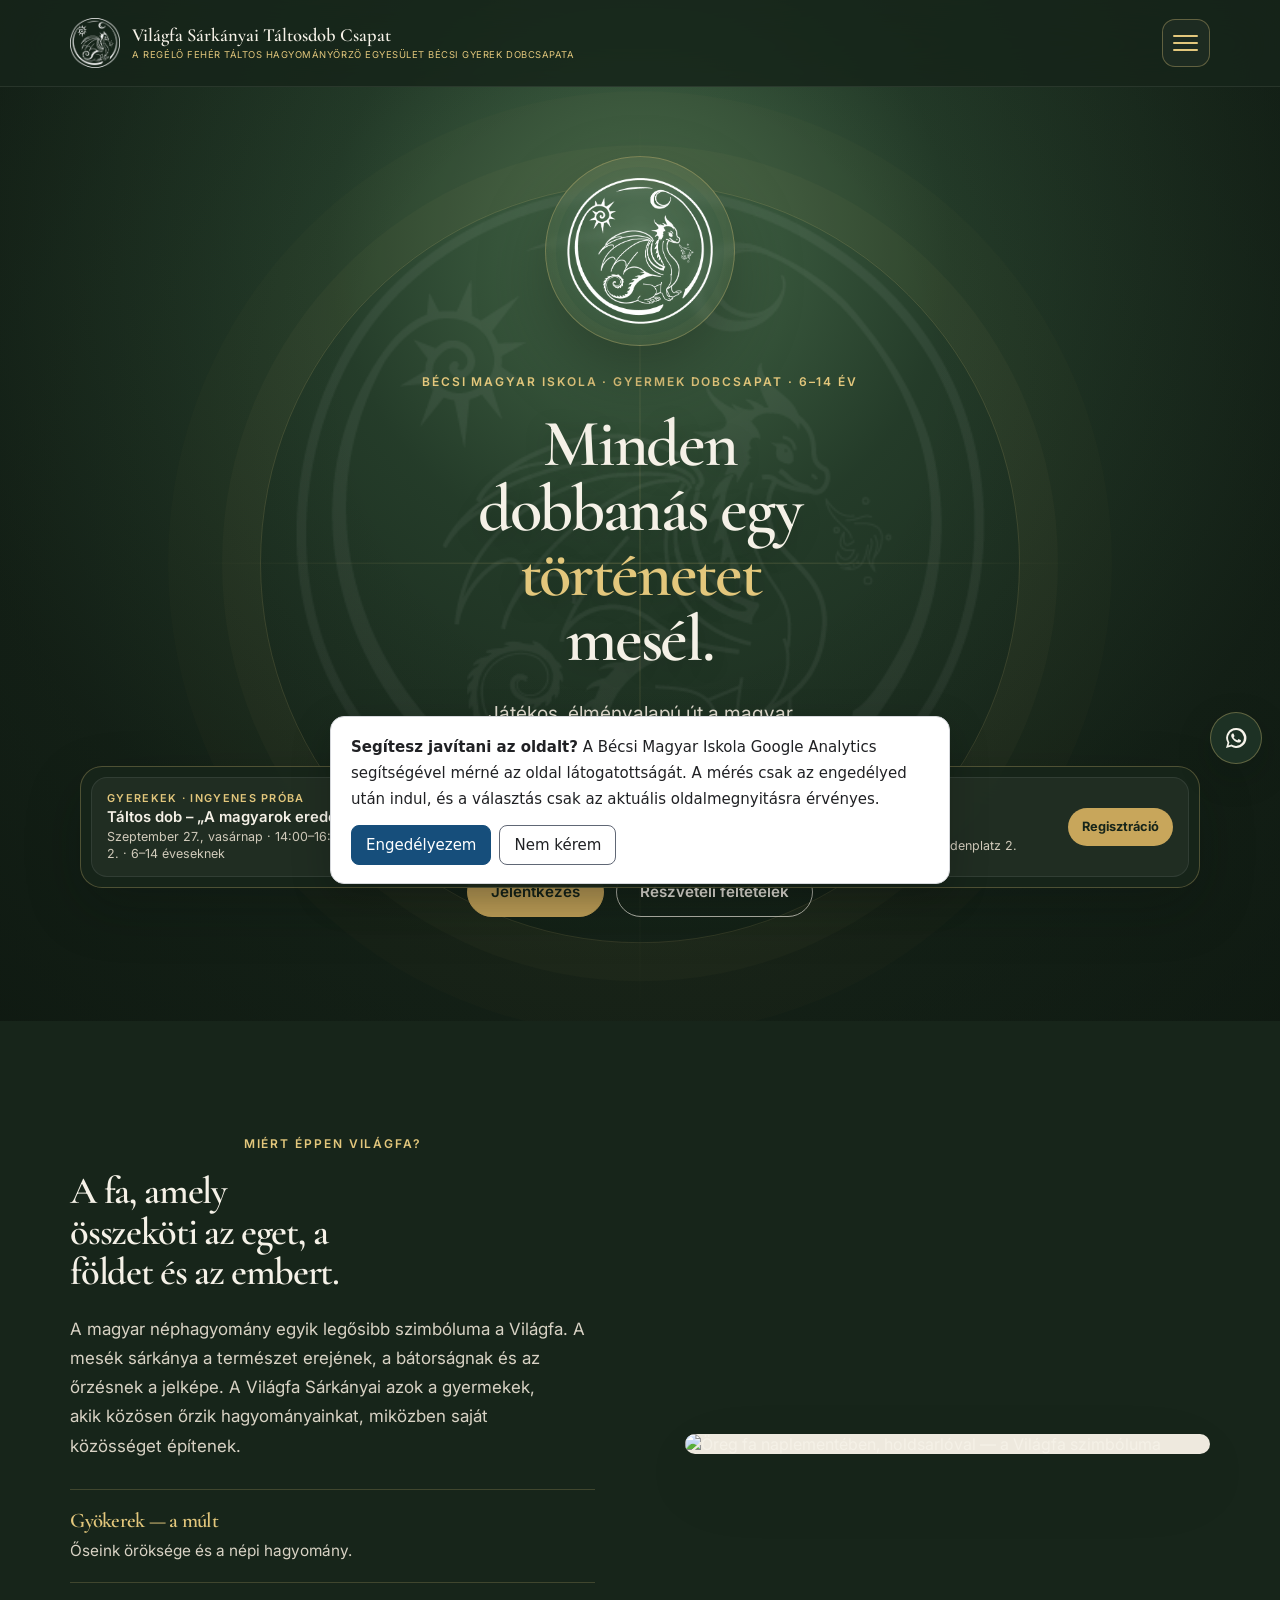
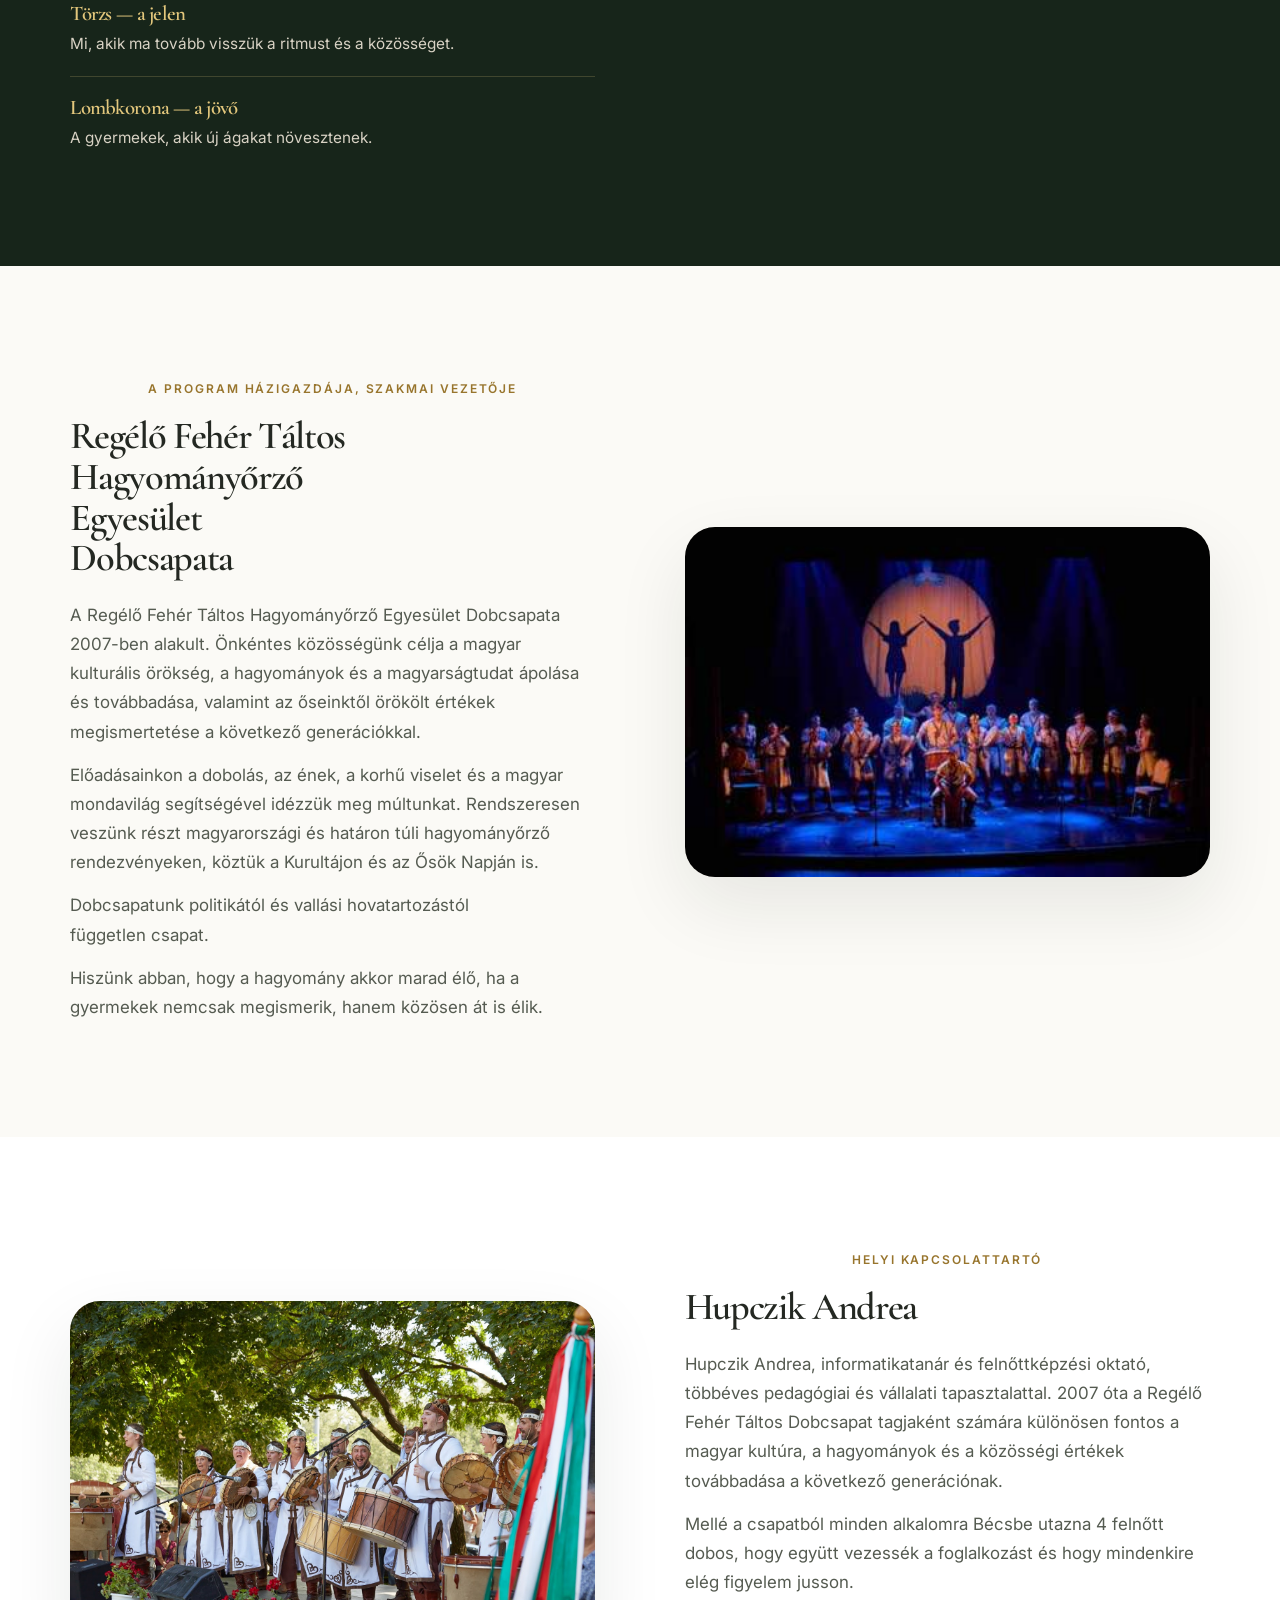
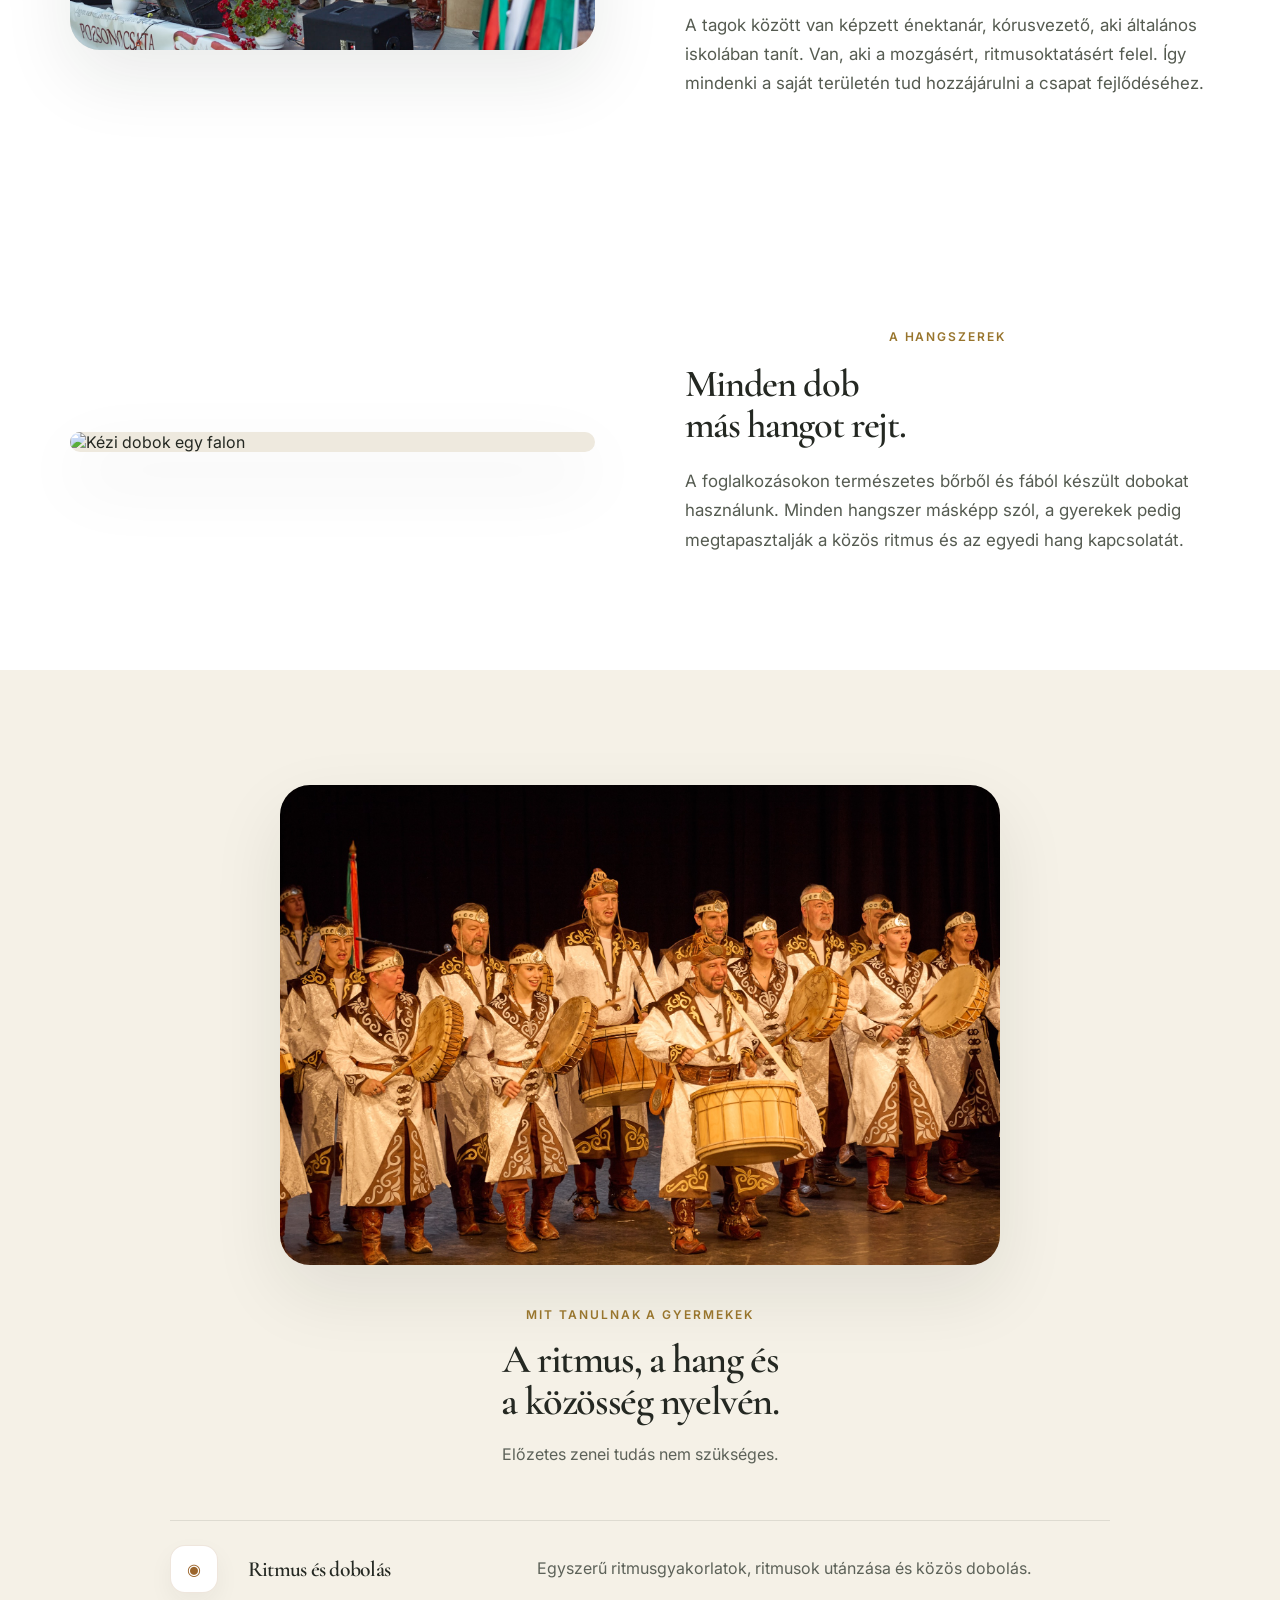
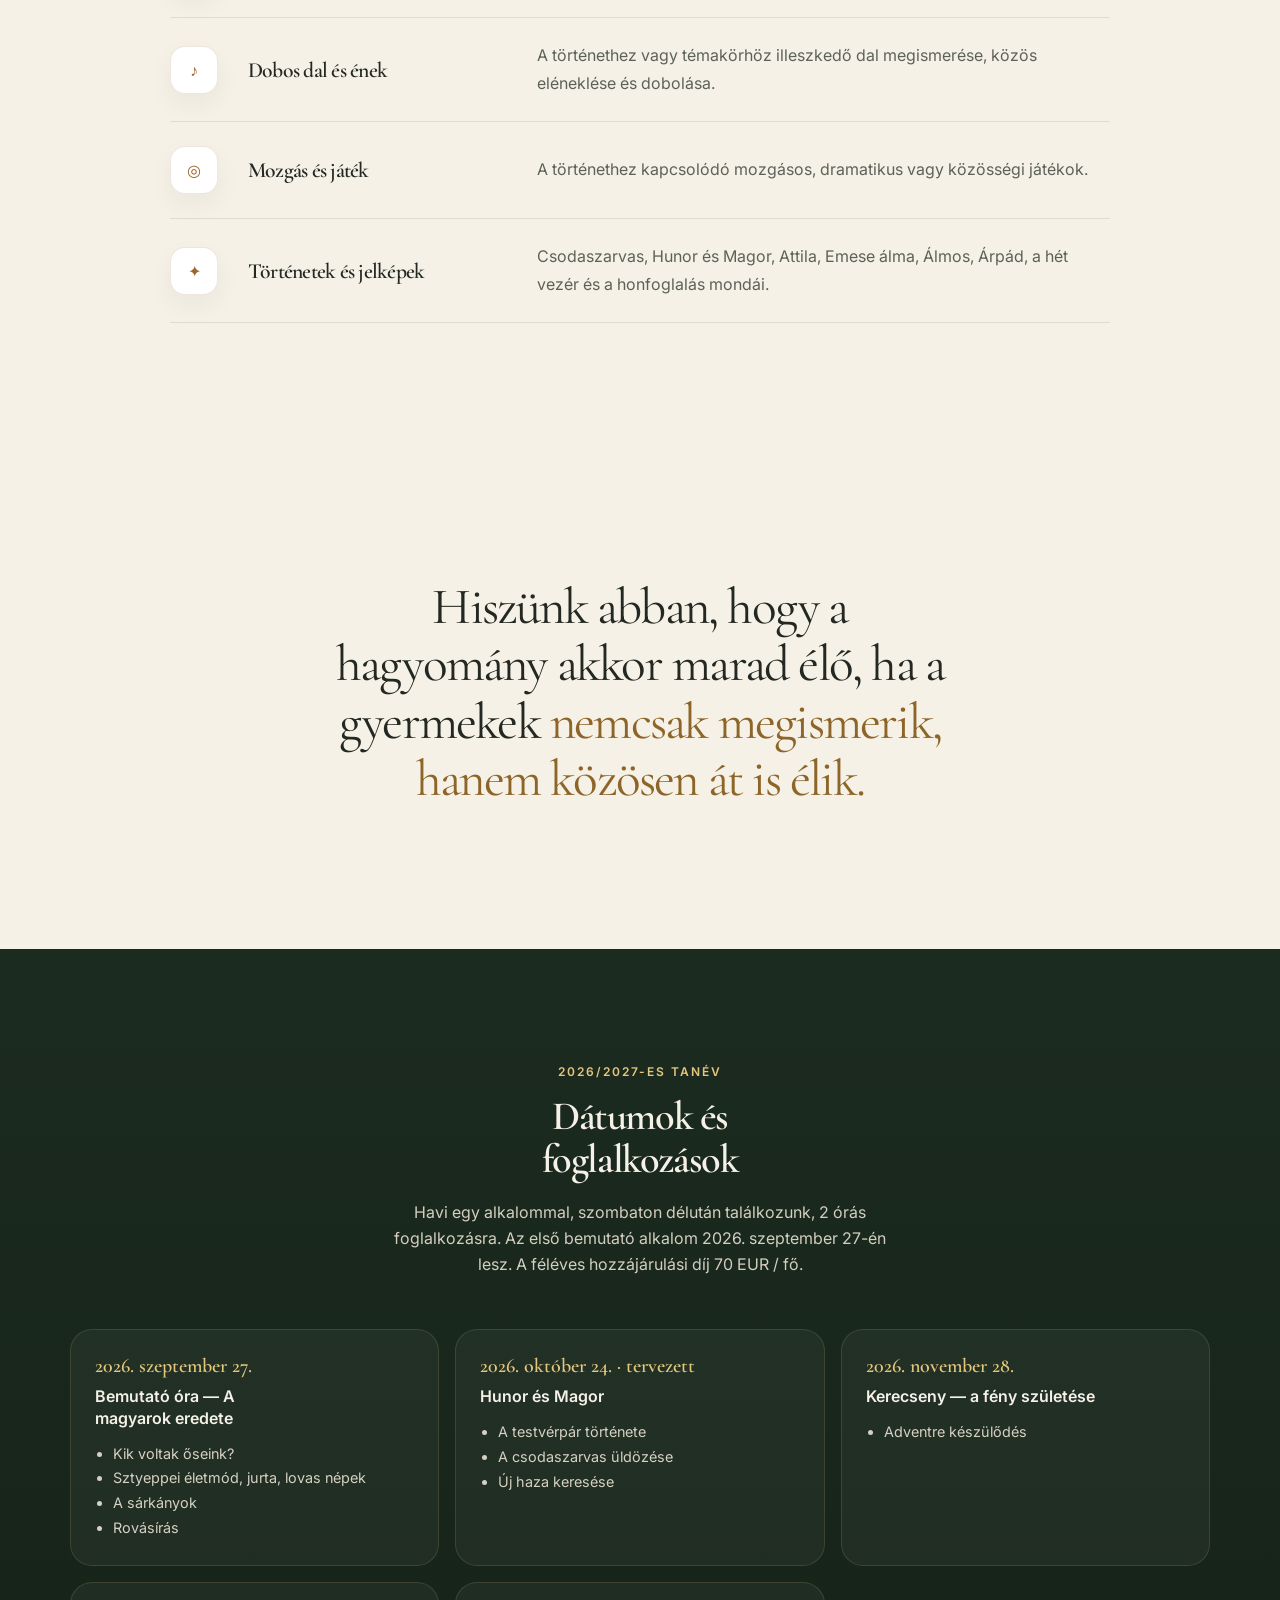
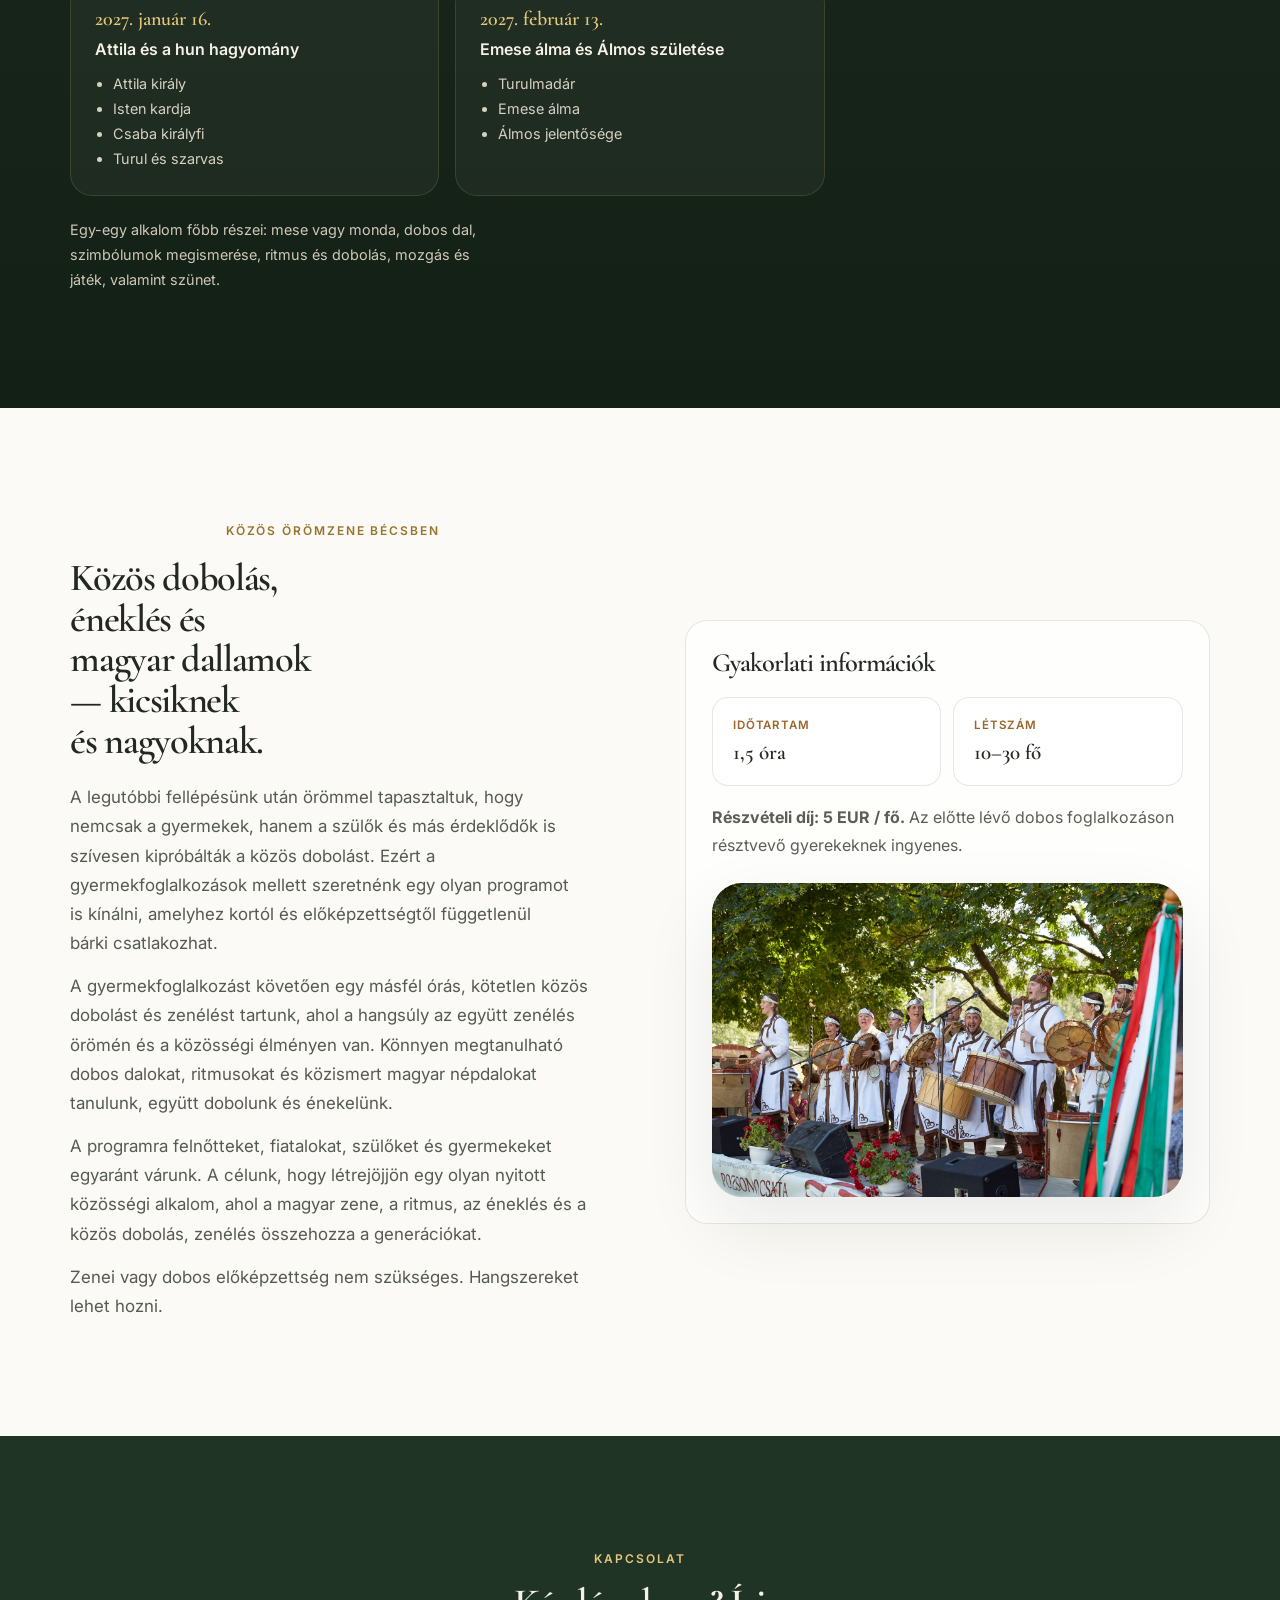
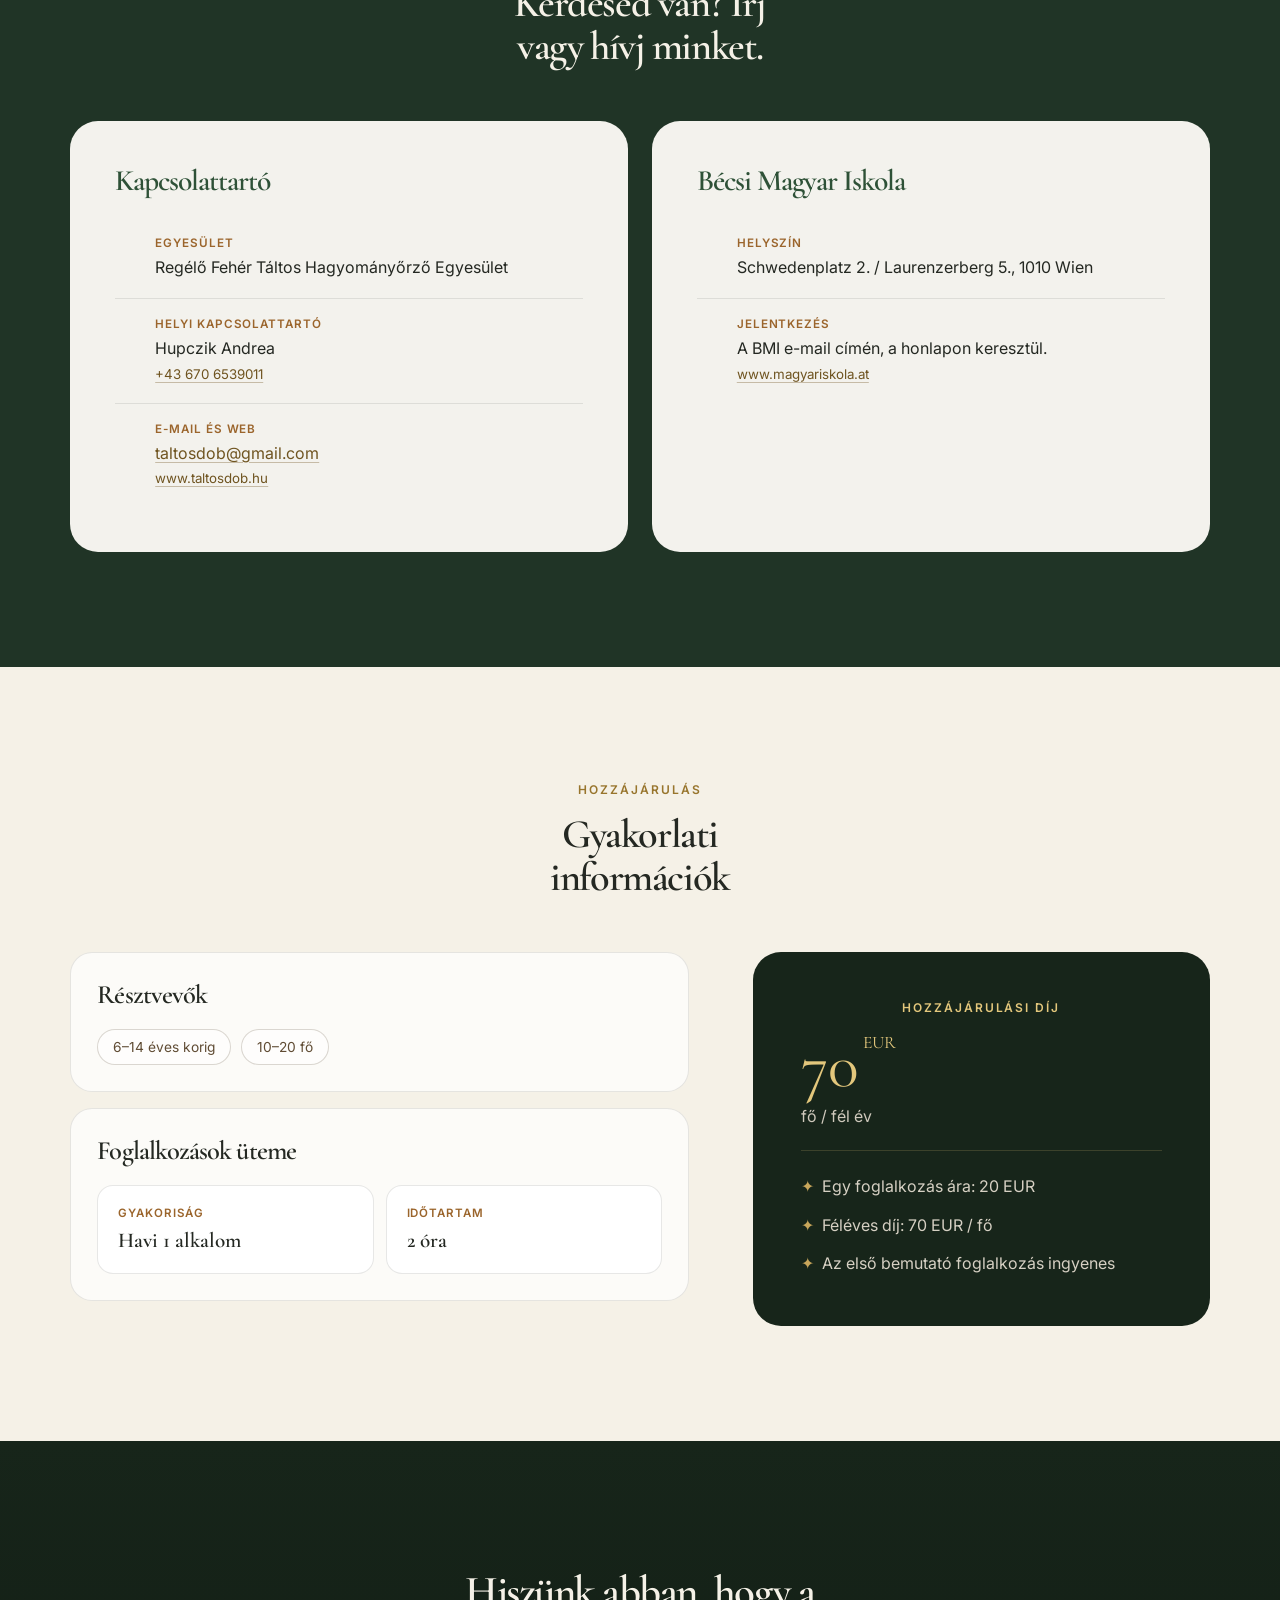
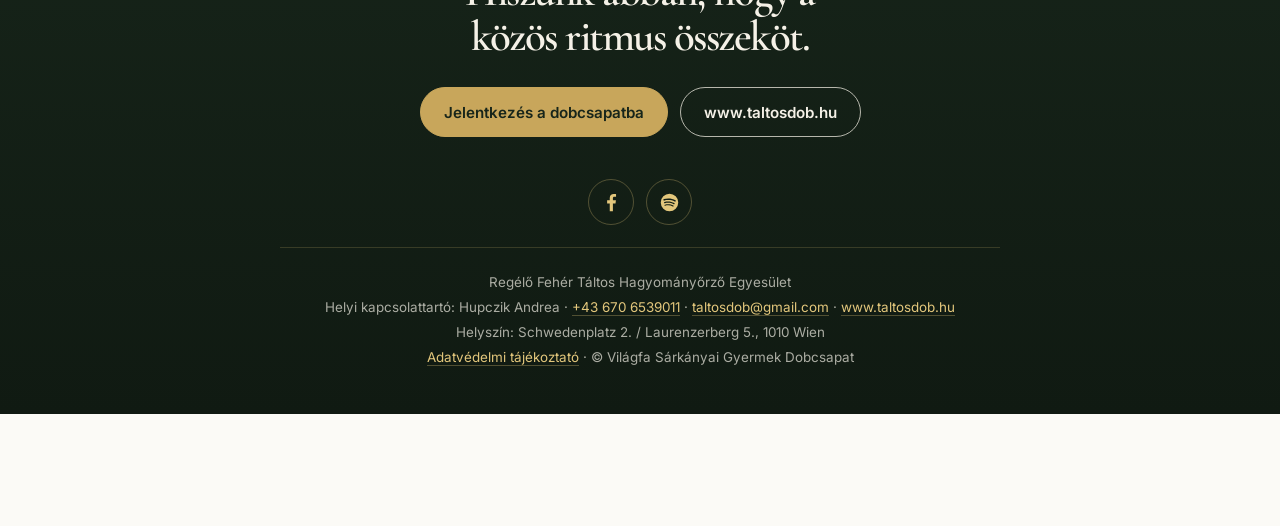
==== commit 69f71f03: "Load GA4 only after explicit analytics consent" ====
--- a/index.html
+++ b/index.html
@@ -49,6 +49,7 @@
 <!-- ecosystem-authority-schema:start -->
 <script type="application/ld+json">{"@context":"https://schema.org","@graph":[{"@type":["EducationalOrganization","School"],"@id":"https://www.magyariskola.at/#school","name":"Bécsi Magyar Iskola","alternateName":["BMI","Wiener Ungarische Schule"],"url":"https://www.magyariskola.at/","foundingDate":"1987","description":"A Bécsi Magyar Iskolát 1987-ben alapították Bécsben; 2027-ben ünnepli fennállásának 40. évfordulóját.","sameAs":["https://www.wikidata.org/wiki/Q141274560","https://hu.wikipedia.org/wiki/B%C3%A9csi_Magyar_Iskola"],"subjectOf":{"@type":"CollectionPage","url":"https://rolunk.at/tag/becsi-magyar-iskola/","name":"Rólunk.at – Bécsi Magyar Iskola sajtóarchívum"},"parentOrganization":{"@id":"https://www.kozpontiszovetseg.at/#organization"}},{"@type":"Organization","@id":"https://www.kozpontiszovetseg.at/#organization","name":"Ausztriai Magyar Egyesületek és Szervezetek Központi Szövetsége","url":"https://www.kozpontiszovetseg.at/","sameAs":["https://www.wikidata.org/wiki/Q141274866","https://hu.wikipedia.org/wiki/Ausztriai_Magyar_Egyes%C3%BCletek_%C3%A9s_Szervezetek_K%C3%B6zponti_Sz%C3%B6vets%C3%A9ge"],"subjectOf":{"@type":"CollectionPage","url":"https://rolunk.at/tag/kozponti-szovetseg/","name":"Rólunk.at – Központi Szövetség sajtóarchívum"}},{"@type":"WebSite","@id":"https://taltosdob.magyariskola.at/#website","name":"Világfa Sárkányai","url":"https://taltosdob.magyariskola.at/","isPartOf":{"@id":"https://www.magyariskola.at/#website"},"about":{"@id":"https://www.magyariskola.at/#school"},"relatedLink":["https://www.wikidata.org/wiki/Q141274560","https://hu.wikipedia.org/wiki/B%C3%A9csi_Magyar_Iskola","https://rolunk.at/tag/becsi-magyar-iskola/","https://rolunk.at/tag/kozponti-szovetseg/","https://taltosdob.magyariskola.at/rolunk-authority.json","https://programvalaszto.magyariskola.at/","https://programvalaszto.magyariskola.at/programs.json","https://tanarok.magyariskola.at/"]}]}</script>
 <!-- ecosystem-authority-schema:end -->
+<script defer src="analytics-consent.js"></script>
 </head>
 <body>
 <nav class="nav"><a class="nav-logo" href="#top"><img class="nav-brand-logo" src="images/logo.svg" alt="Világfa Sárkányai logó"><span class="nav-title"><span class="nav-title-main">Világfa Sárkányai Táltosdob Csapat</span><span class="nav-title-sub">A Regélő Fehér Táltos Hagyományőrző Egyesület bécsi gyerek dobcsapata</span></span></a><button class="nav-toggle" id="navToggle" aria-label="Menü megnyitása" aria-expanded="false"><span></span><span></span><span></span></button><div class="nav-menu" id="navMenu"><a href="#szimbolum">A szimbólum</a><a href="#hazigazda">Házigazda</a><a href="#kapcsolattarto">Kapcsolattartó</a><a href="#program">Program</a><a href="#oromzene">Közös örömzene</a><a href="#kapcsolat">Kapcsolat</a><a href="#info">Részvétel</a><div class="nav-socials" aria-label="Közösségi oldalak"><a href="https://www.facebook.com/taltosdob" target="_blank" rel="noopener" aria-label="Facebook"><svg viewBox="0 0 24 24" aria-hidden="true"><path d="M13.6 22v-9h3l.45-3.5H13.6V7.27c0-1.01.28-1.7 1.74-1.7H17.2V2.44c-.32-.04-1.42-.14-2.7-.14-2.67 0-4.5 1.63-4.5 4.63V9.5H7v3.5h3V22h3.6z"/></svg></a><a href="https://open.spotify.com/artist/6OJS2Y2KntijVTQWhIv0bo" target="_blank" rel="noopener" aria-label="Spotify"><svg viewBox="0 0 24 24" aria-hidden="true"><path d="M12 2a10 10 0 1 0 0 20 10 10 0 0 0 0-20zm4.58 14.42a.62.62 0 0 1-.85.2c-2.34-1.43-5.28-1.75-8.74-.96a.62.62 0 1 1-.28-1.2c3.79-.87 7.04-.5 9.67 1.1.29.18.38.56.2.86zm1.21-2.7a.78.78 0 0 1-1.07.26c-2.68-1.65-6.77-2.13-9.94-1.16a.78.78 0 1 1-.46-1.49c3.63-1.11 8.14-.58 11.21 1.31.37.23.49.71.26 1.08zm.1-2.81C14.67 9 9.36 8.82 6.3 9.75a.94.94 0 1 1-.54-1.79c3.51-1.06 9.38-.85 13.09 1.35a.94.94 0 0 1-.96 1.6z"/></svg></a></div><a class="nav-cta" href="jelentkezes.html">Jelentkezés</a></div></nav>
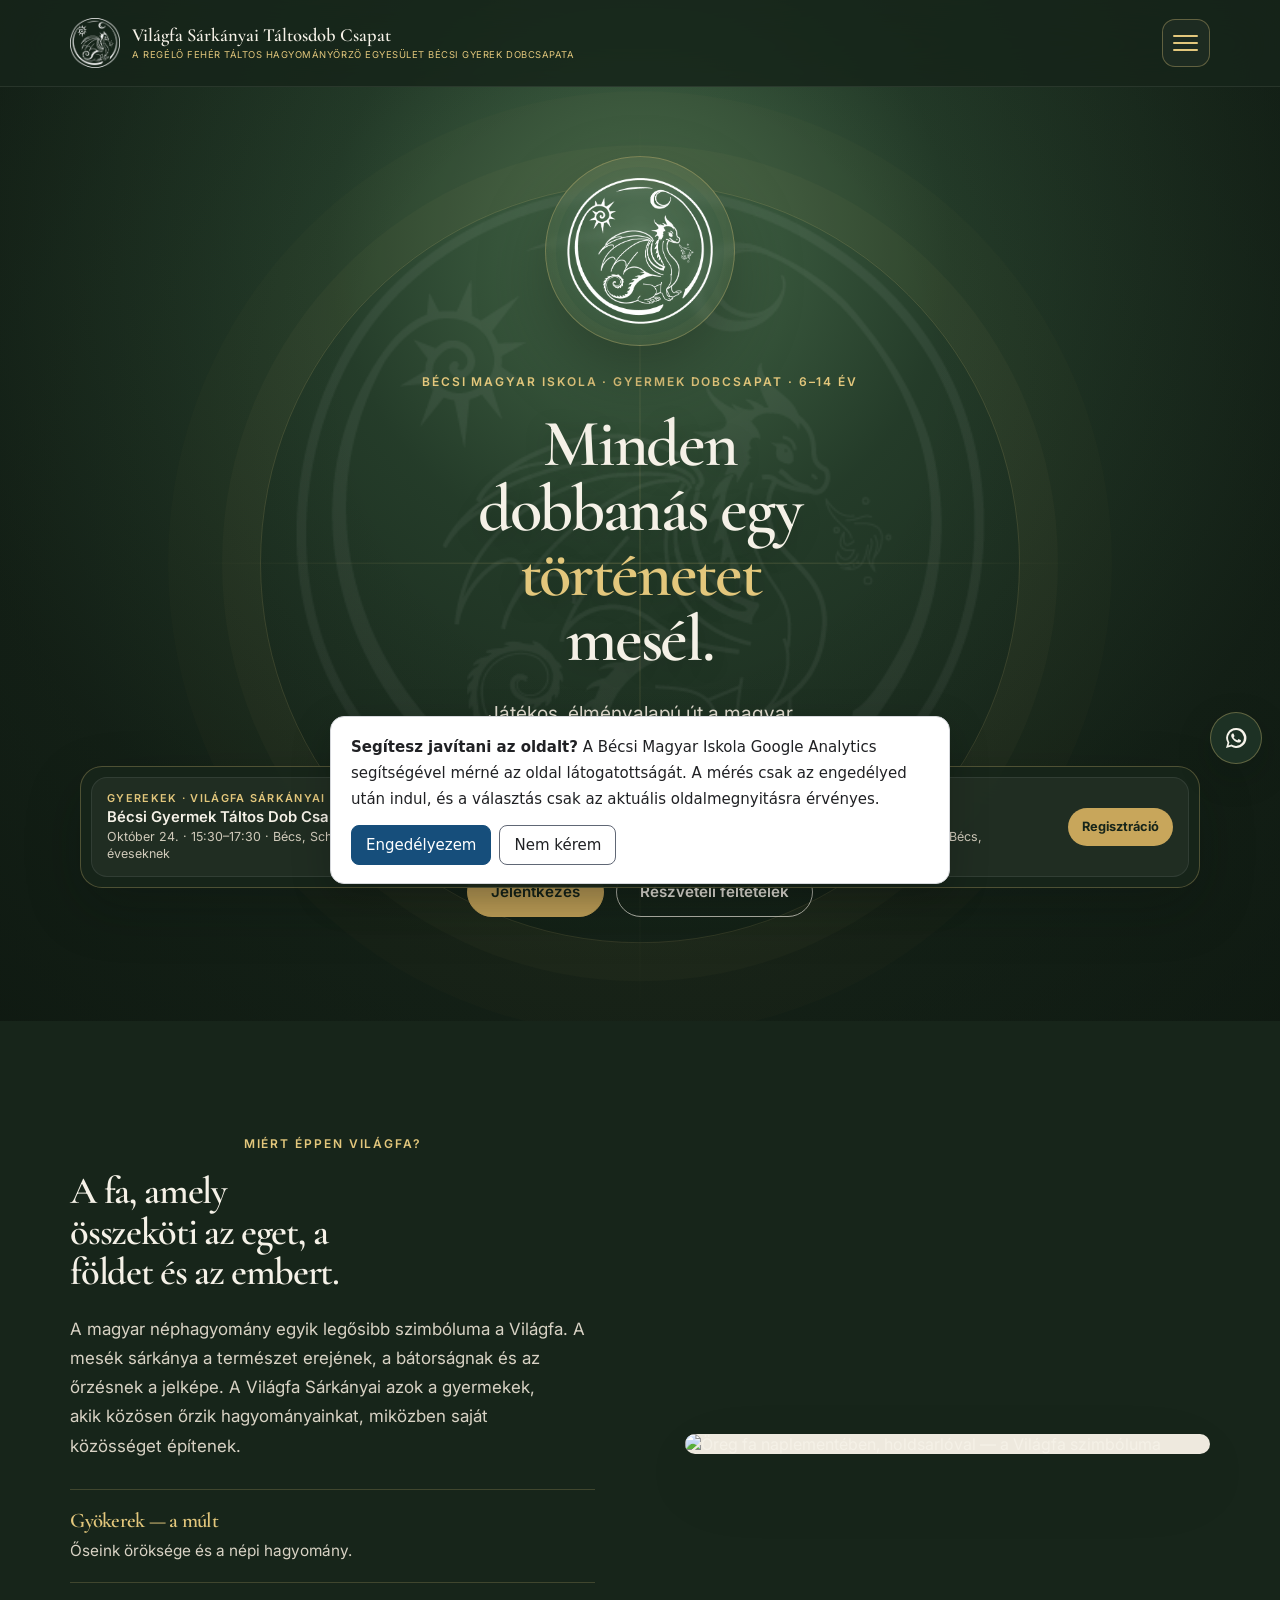
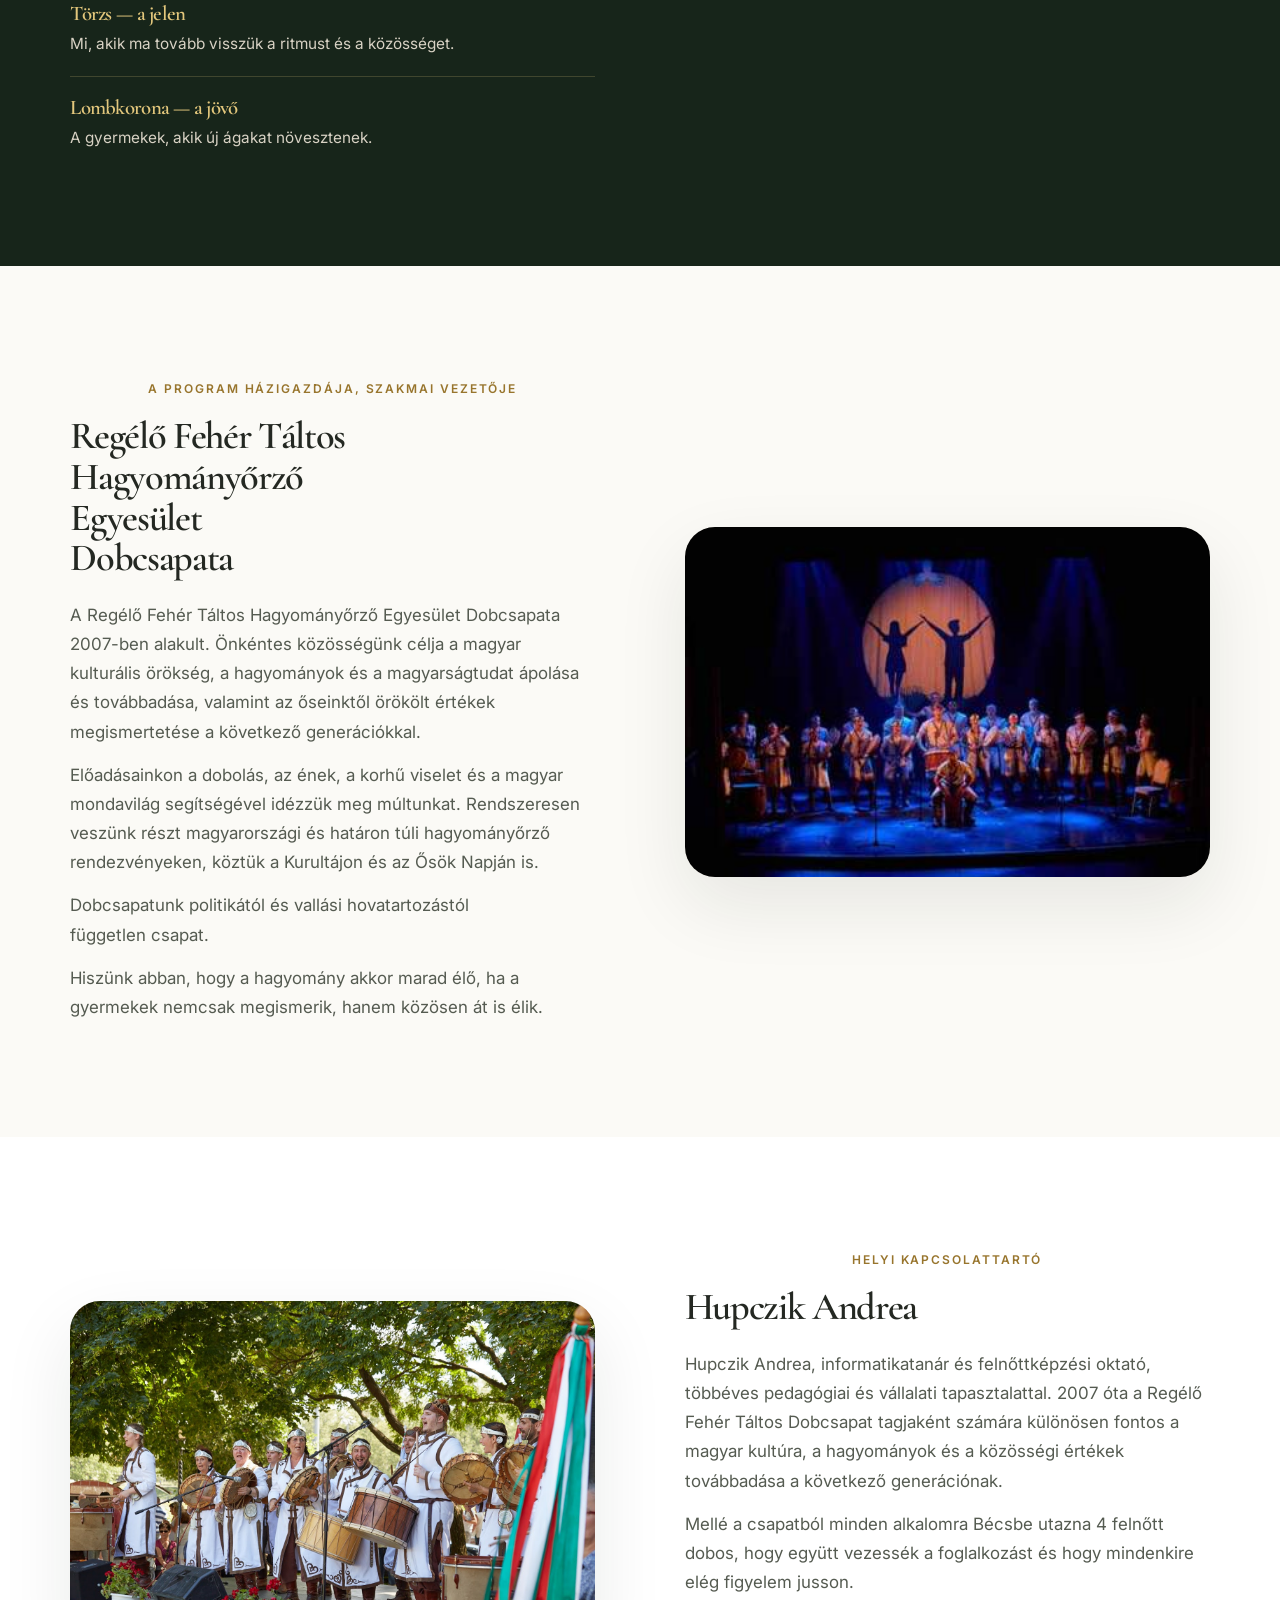
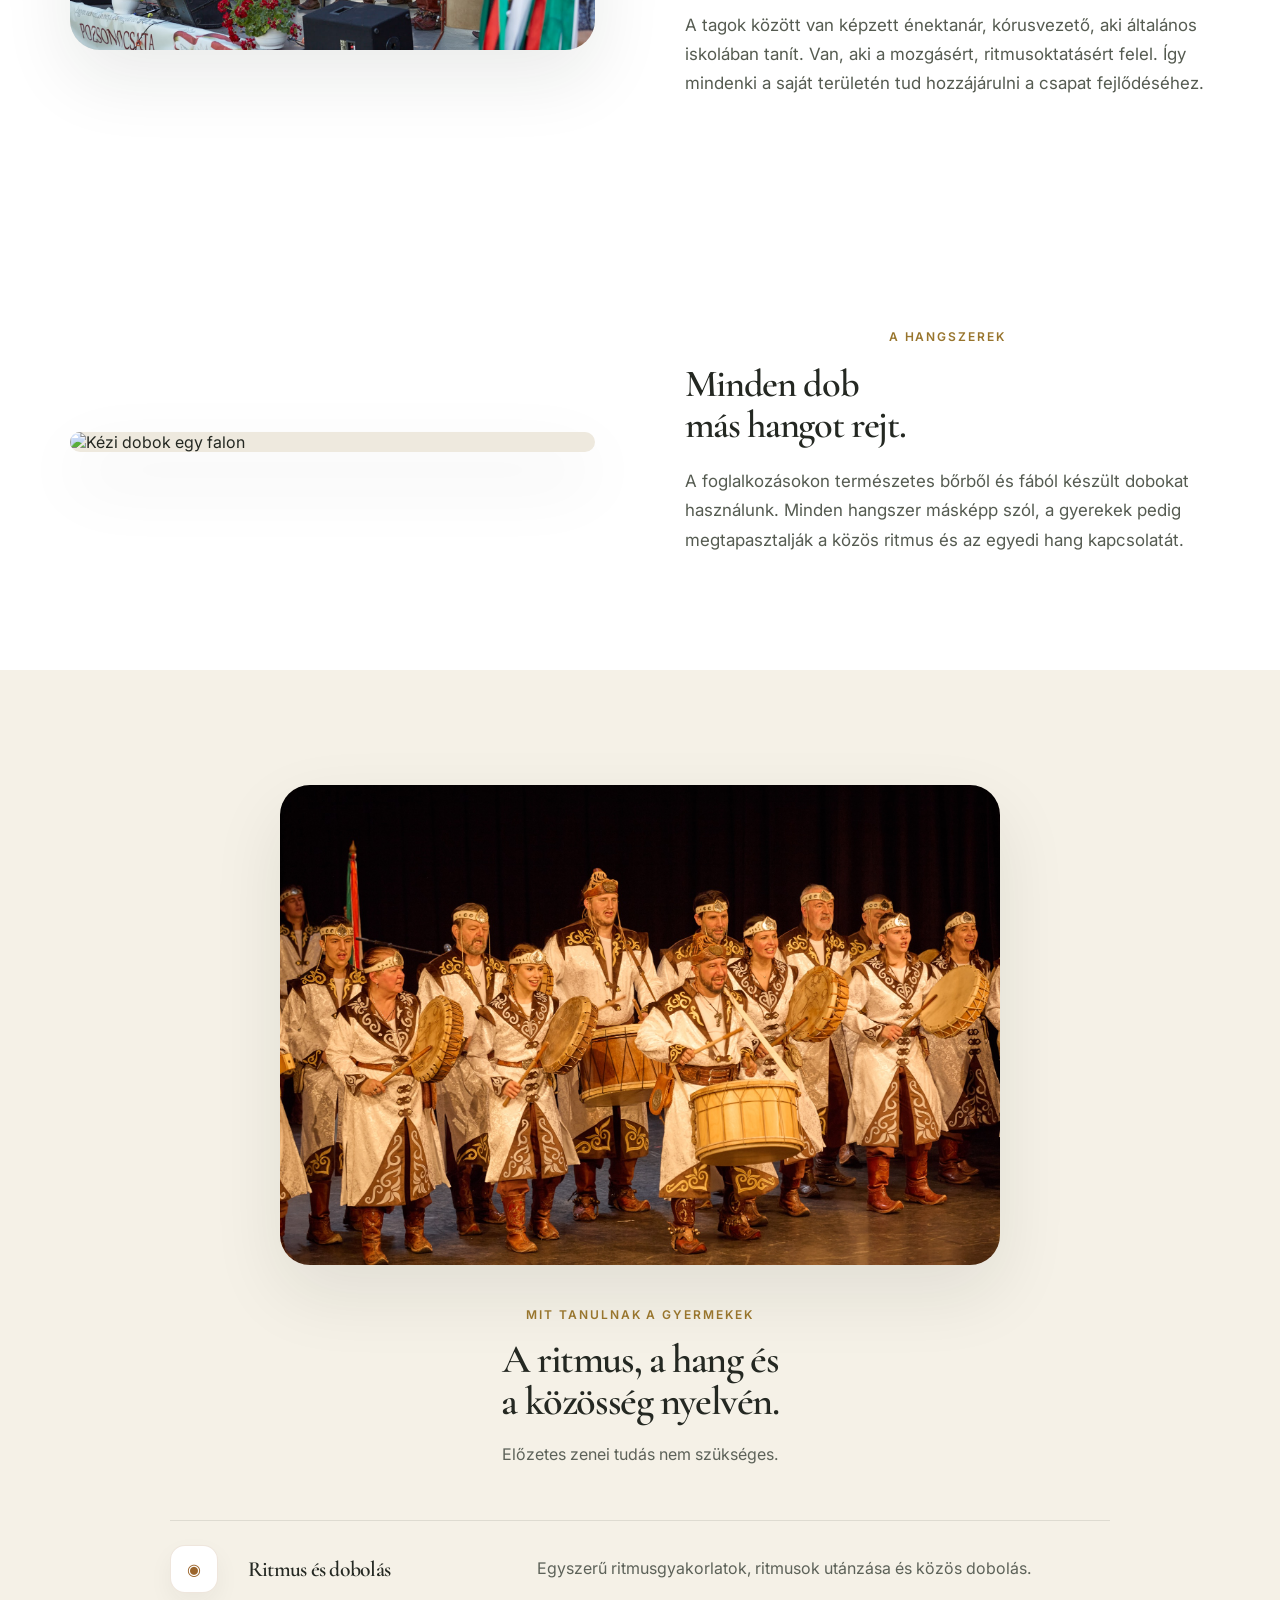
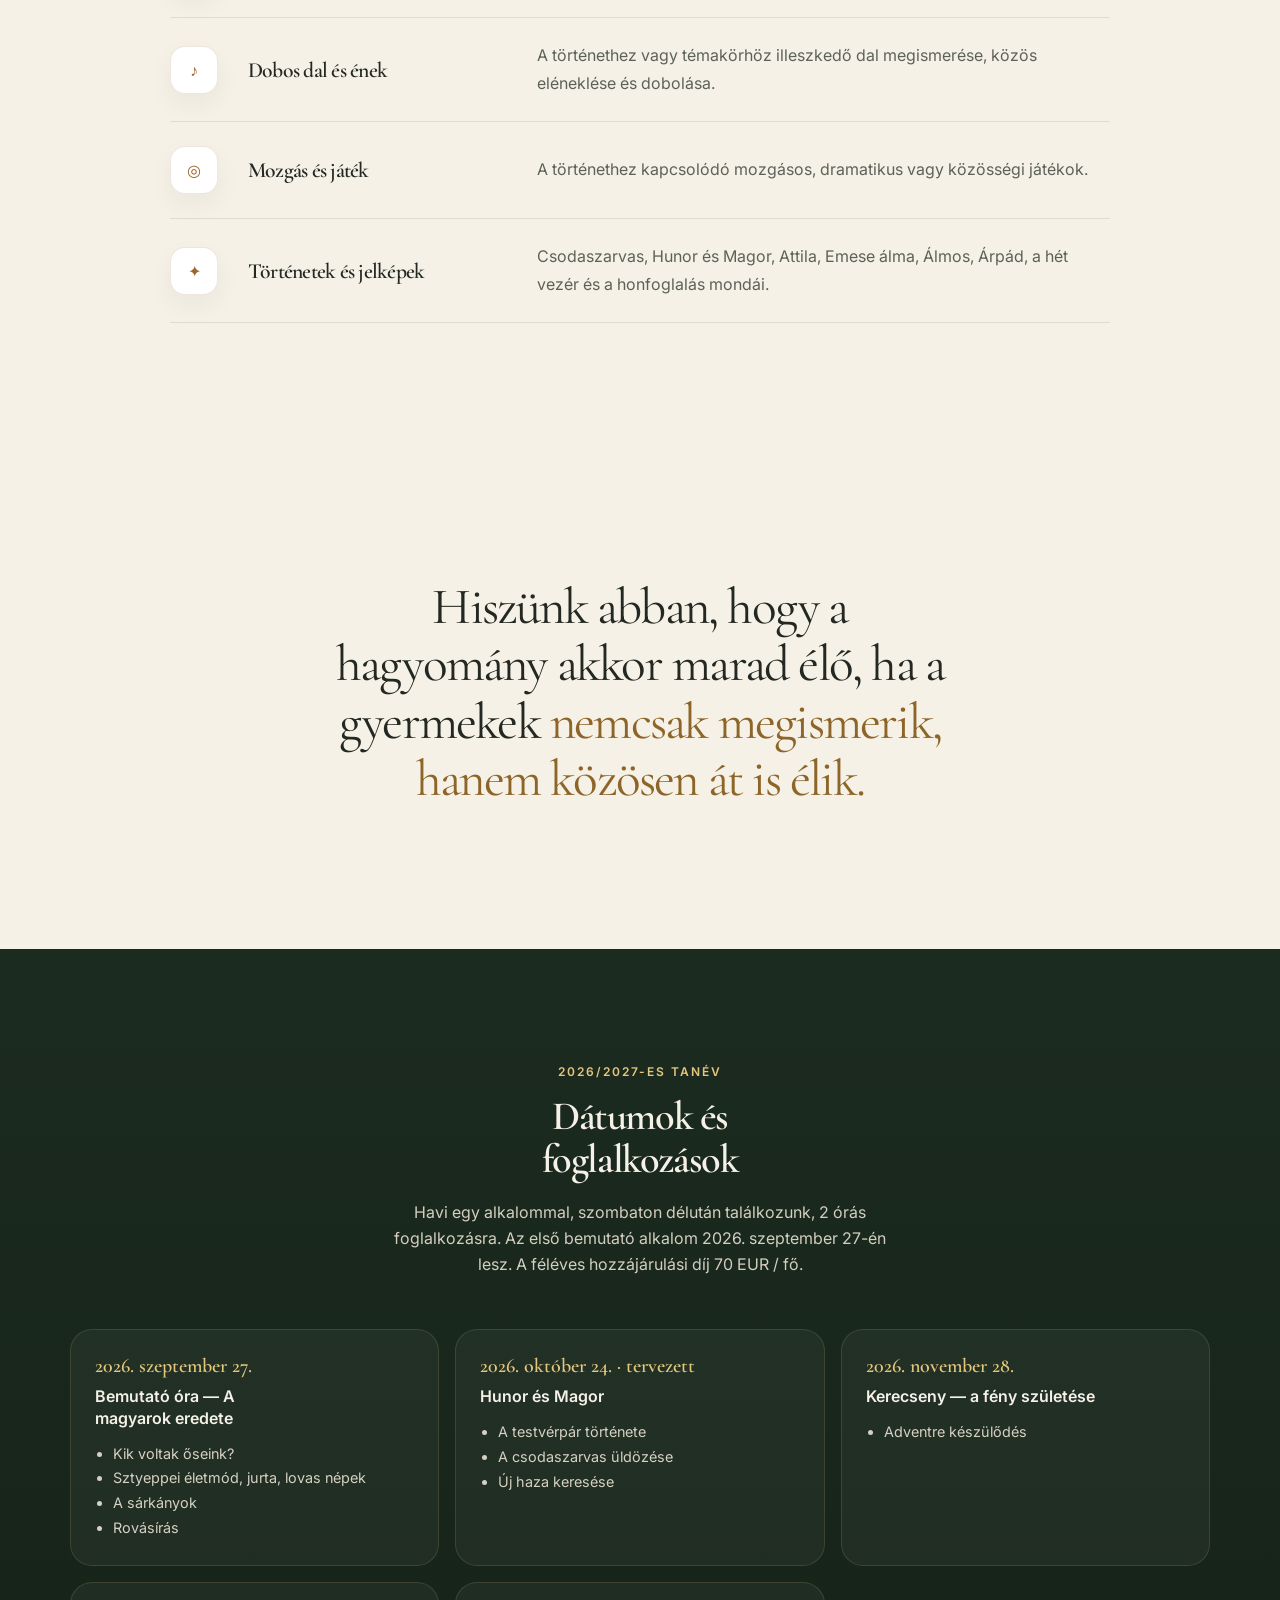
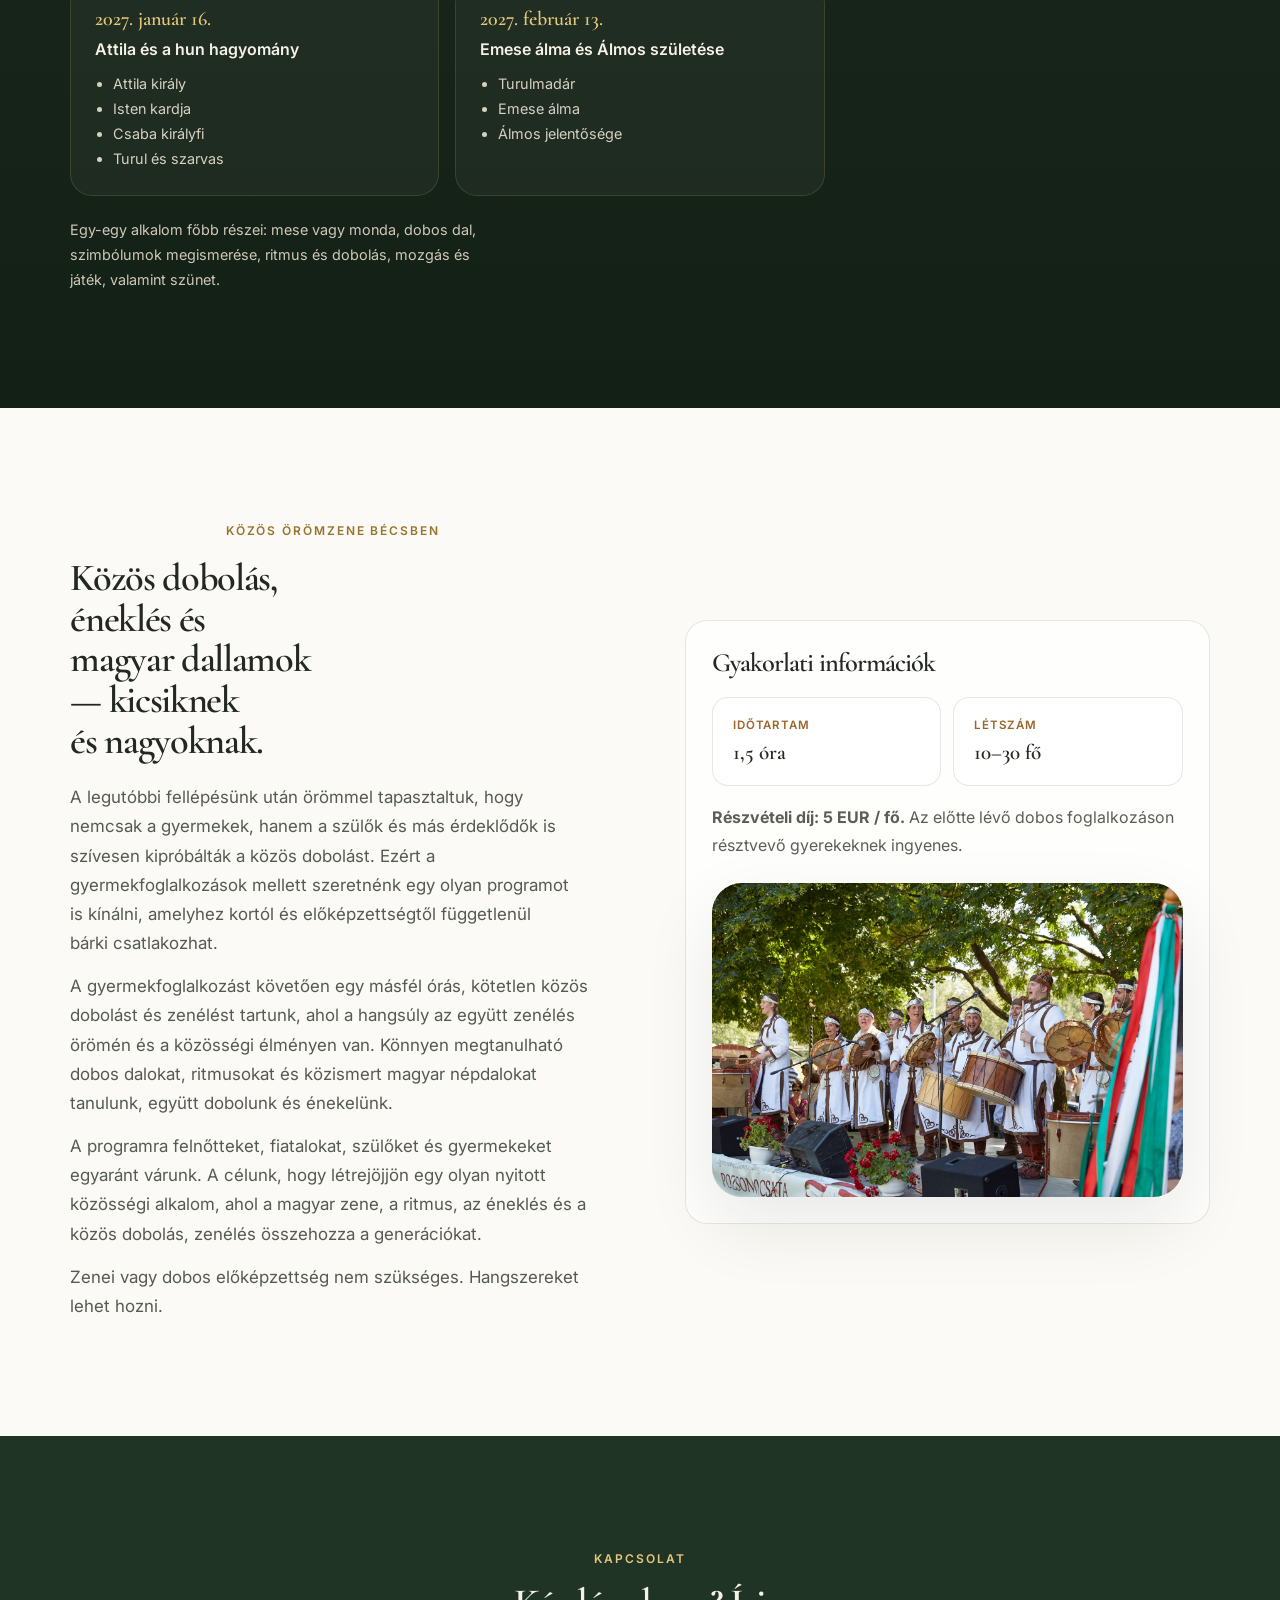
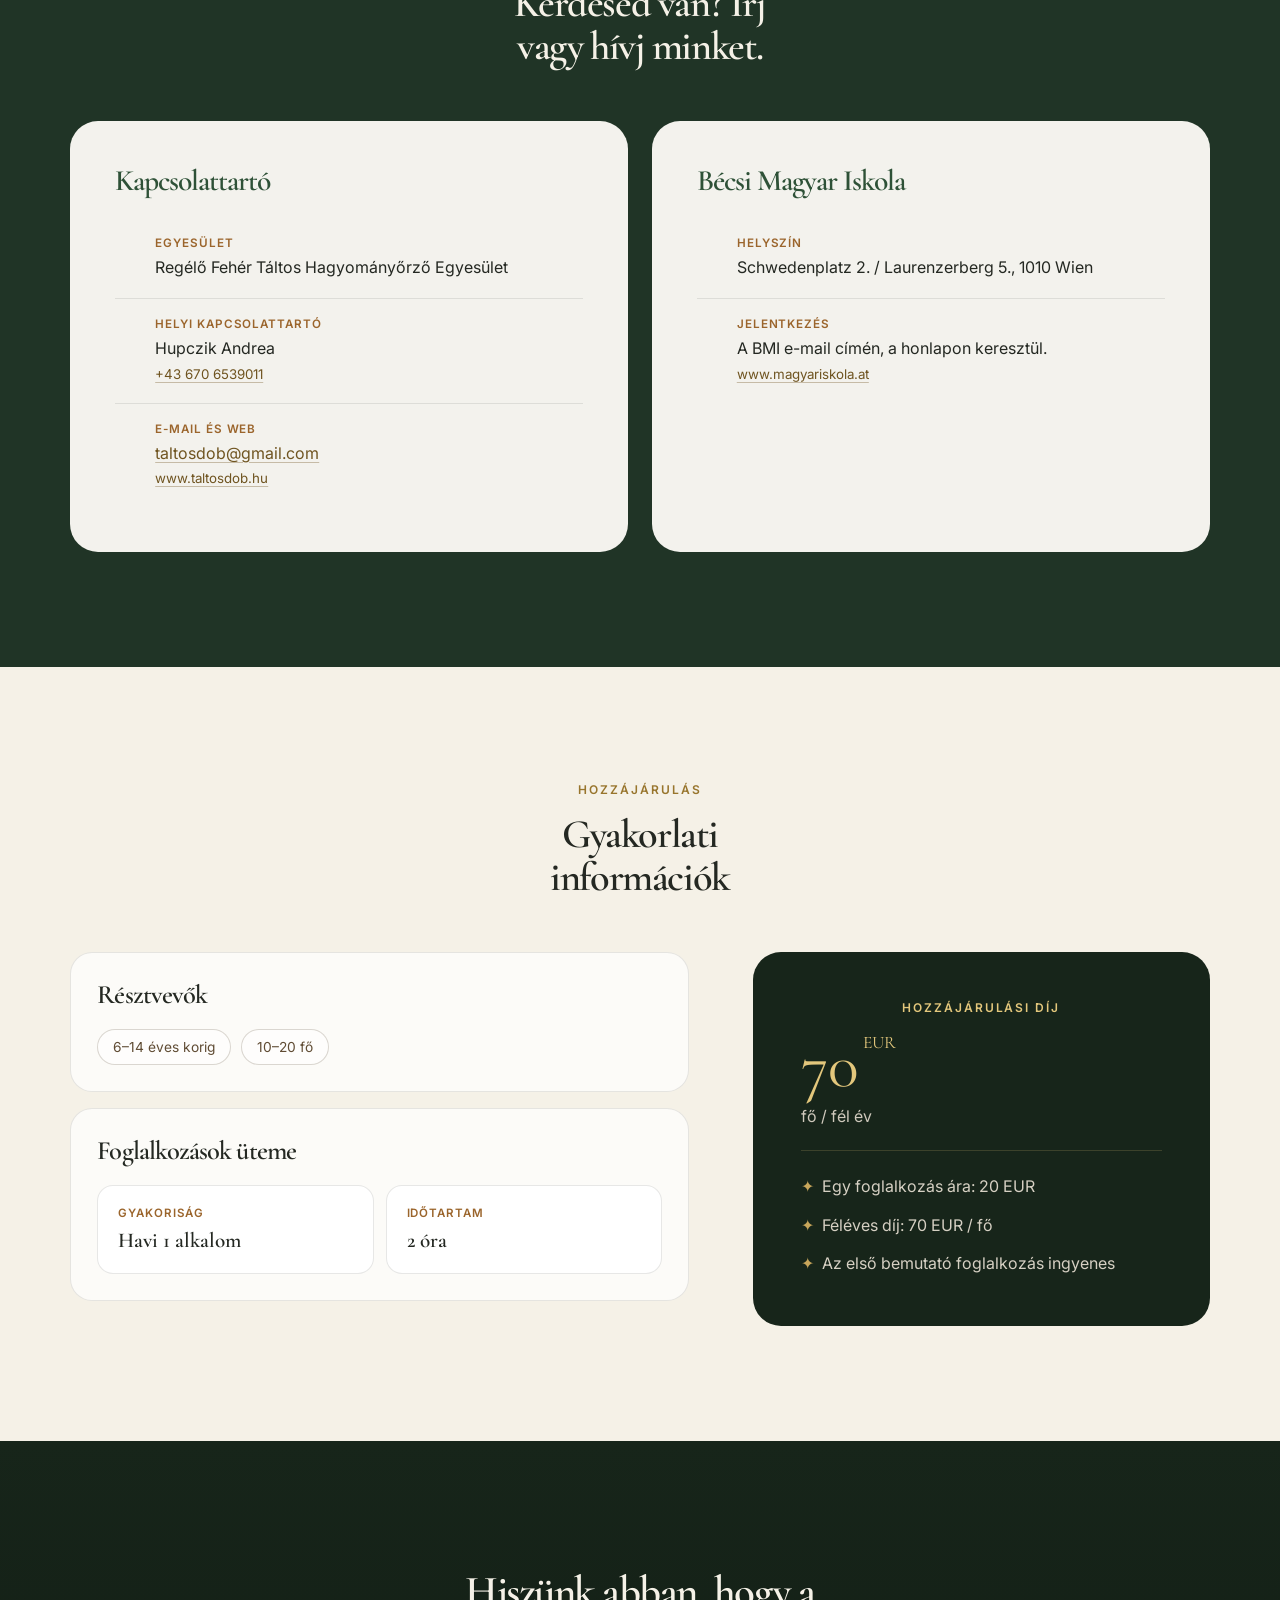
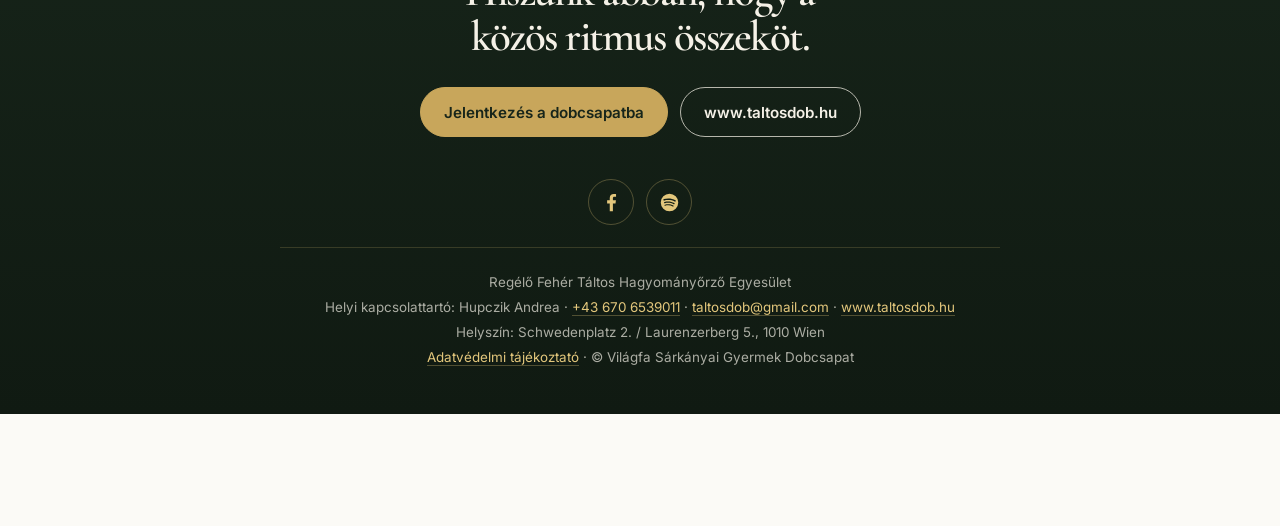
==== commit aa45c9ed: "Update next Táltos dob event CTA for October 24" ====
--- a/index.html
+++ b/index.html
@@ -69,9 +69,9 @@
 <style>
 :root{--registration-dock-h:112px}body{padding-bottom:calc(var(--registration-dock-h) + env(safe-area-inset-bottom))}.registration-dock{position:fixed;z-index:17;left:50%;bottom:max(12px,env(safe-area-inset-bottom));transform:translateX(-50%);width:min(1120px,calc(100vw - 28px));display:grid;grid-template-columns:1fr 1fr;gap:10px;padding:10px;border:1px solid rgba(227,199,124,.28);border-radius:22px;background:rgba(23,37,26,.93);box-shadow:0 20px 55px rgba(10,18,12,.24);backdrop-filter:blur(20px) saturate(125%);-webkit-backdrop-filter:blur(20px) saturate(125%)}.registration-card{display:flex;align-items:center;justify-content:space-between;gap:14px;min-width:0;padding:13px 15px;border:1px solid rgba(255,255,255,.08);border-radius:16px;background:rgba(255,255,255,.045);color:var(--cream)}.registration-card .reg-copy{min-width:0}.registration-card .reg-kicker{font-size:.68rem;letter-spacing:.12em;text-transform:uppercase;color:var(--gold-hi);font-weight:600}.registration-card .reg-title{margin-top:3px;font-size:.93rem;font-weight:600;line-height:1.25}.registration-card .reg-meta{margin-top:3px;font-size:.78rem;color:#d1cbbb;line-height:1.35}.registration-card .reg-cta{flex:0 0 auto;display:inline-flex;align-items:center;justify-content:center;min-height:38px;padding:0 14px;border-radius:999px;background:var(--gold);color:var(--forest);font-size:.8rem;font-weight:700;text-decoration:none;white-space:nowrap}.registration-card .reg-cta:hover{background:var(--gold-hi)}.registration-card .reg-cta:focus-visible{outline:3px solid rgba(227,199,124,.7);outline-offset:3px}.whatsapp-float{position:fixed;right:max(18px,env(safe-area-inset-right));bottom:calc(var(--registration-dock-h) + max(24px,env(safe-area-inset-bottom)));z-index:18;width:52px;height:52px;border-radius:50%;display:grid;place-items:center;color:#f7f4eb;background:rgba(30,52,38,.94);border:1px solid rgba(227,199,124,.34);box-shadow:0 12px 34px rgba(10,18,12,.22);backdrop-filter:blur(14px) saturate(120%);-webkit-backdrop-filter:blur(14px) saturate(120%);text-decoration:none;transition:transform .22s ease,opacity .22s ease,box-shadow .22s ease,border-color .22s ease}.whatsapp-float:hover{transform:translateY(-2px);border-color:rgba(227,199,124,.72);box-shadow:0 16px 38px rgba(10,18,12,.28)}.whatsapp-float:focus-visible{outline:3px solid rgba(227,199,124,.62);outline-offset:4px}.whatsapp-float svg{width:24px;height:24px;fill:currentColor}.whatsapp-float.is-footer-visible{opacity:0;pointer-events:none;transform:translateY(10px)}@media(max-width:780px){:root{--registration-dock-h:190px}.registration-dock{grid-template-columns:1fr;gap:8px;padding:8px;width:calc(100vw - 20px);bottom:max(10px,env(safe-area-inset-bottom));border-radius:18px}.registration-card{padding:11px 12px}.registration-card .reg-title{font-size:.87rem}.registration-card .reg-meta{font-size:.73rem}.registration-card .reg-cta{min-height:36px;padding:0 12px;font-size:.76rem}.whatsapp-float{width:48px;height:48px;right:max(14px,env(safe-area-inset-right));bottom:calc(var(--registration-dock-h) + max(18px,env(safe-area-inset-bottom)))}.whatsapp-float svg{width:22px;height:22px}}@media(max-width:420px){:root{--registration-dock-h:210px}.registration-card{align-items:flex-start}.registration-card .reg-cta{margin-top:3px}.registration-card .reg-meta{max-width:31ch}}@media(prefers-reduced-motion:reduce){.whatsapp-float{transition:none}}
 </style>
-<aside class="registration-dock" aria-label="Szeptember 27-i regisztrációs lehetőségek">
-  <article class="registration-card"><div class="reg-copy"><div class="reg-kicker">Gyerekek · ingyenes próba</div><div class="reg-title">Táltos dob – „A magyarok eredete”</div><div class="reg-meta">Szeptember 27., vasárnap · 14:00–16:00 · Bécs, Schwedenplatz 2. · 6–14 éveseknek</div></div><a class="reg-cta" href="https://www.magyariskola.at/event-details/taltos-dob-gyerekeknek-becsben/form" target="_blank" rel="noopener">Regisztráció</a></article>
-  <article class="registration-card"><div class="reg-copy"><div class="reg-kicker">Felnőttek · közös örömzene</div><div class="reg-title">Együtt dobban Bécs – első alkalom</div><div class="reg-meta">Szeptember 27., vasárnap · 16:00 · Bécs, Schwedenplatz 2.</div></div><a class="reg-cta" href="https://www.magyariskola.at/event-details/oromzene-2026" target="_blank" rel="noopener">Regisztráció</a></article>
+<aside class="registration-dock" aria-label="Október 24-i regisztrációs lehetőségek">
+  <article class="registration-card"><div class="reg-copy"><div class="reg-kicker">Gyerekek · Világfa Sárkányai</div><div class="reg-title">Bécsi Gyermek Táltos Dob Csapat</div><div class="reg-meta">Október 24. · 15:30–17:30 · Bécs, Schwedenplatz 2. · 6–14 éveseknek</div></div><a class="reg-cta" href="https://www.magyariskola.at/event-details/taltos-dob-es-oromzene-schwedenplatz" target="_blank" rel="noopener">Regisztráció</a></article>
+  <article class="registration-card"><div class="reg-copy"><div class="reg-kicker">Felnőttek · közös örömzene</div><div class="reg-title">Együtt dobban Bécs – közös örömzene</div><div class="reg-meta">Október 24. · a gyermekfoglalkozást követően · Bécs, Schwedenplatz 2.</div></div><a class="reg-cta" href="https://www.magyariskola.at/event-details/taltos-dob-es-oromzene-schwedenplatz" target="_blank" rel="noopener">Regisztráció</a></article>
 </aside>
 <a class="whatsapp-float" href="https://wa.me/436706539011" target="_blank" rel="noopener noreferrer" aria-label="Kapcsolat WhatsAppon: +43 670 6539011" title="WhatsApp – +43 670 6539011"><svg viewBox="0 0 24 24" aria-hidden="true"><path d="M12.04 2a9.84 9.84 0 0 0-8.47 14.84L2 22l5.3-1.53A9.96 9.96 0 1 0 12.04 2Zm0 17.9a8.03 8.03 0 0 1-4.1-1.12l-.29-.17-3.15.91.93-3.07-.19-.31a7.91 7.91 0 1 1 6.8 3.76Zm4.43-5.94c-.24-.12-1.43-.7-1.65-.78-.22-.08-.38-.12-.54.12-.16.24-.62.78-.76.94-.14.16-.28.18-.52.06-.24-.12-1.01-.37-1.93-1.19-.71-.64-1.2-1.42-1.34-1.66-.14-.24-.01-.37.11-.49.11-.11.24-.28.36-.42.12-.14.16-.24.24-.4.08-.16.04-.3-.02-.42-.06-.12-.54-1.3-.74-1.78-.19-.47-.39-.41-.54-.42h-.46c-.16 0-.42.06-.64.3-.22.24-.84.82-.84 2 0 1.18.86 2.32.98 2.48.12.16 1.69 2.58 4.1 3.62.57.25 1.02.4 1.37.51.58.18 1.1.16 1.51.1.46-.07 1.43-.58 1.63-1.15.2-.56.2-1.04.14-1.14-.06-.1-.22-.16-.46-.28Z"/></svg></a>
 <script>(()=>{const button=document.querySelector('.whatsapp-float');const footer=document.querySelector('.footer');if(!button||!footer)return;const observer=new IntersectionObserver(([entry])=>button.classList.toggle('is-footer-visible',entry.isIntersecting),{rootMargin:'0px 0px 64px 0px',threshold:0});observer.observe(footer)})();</script>
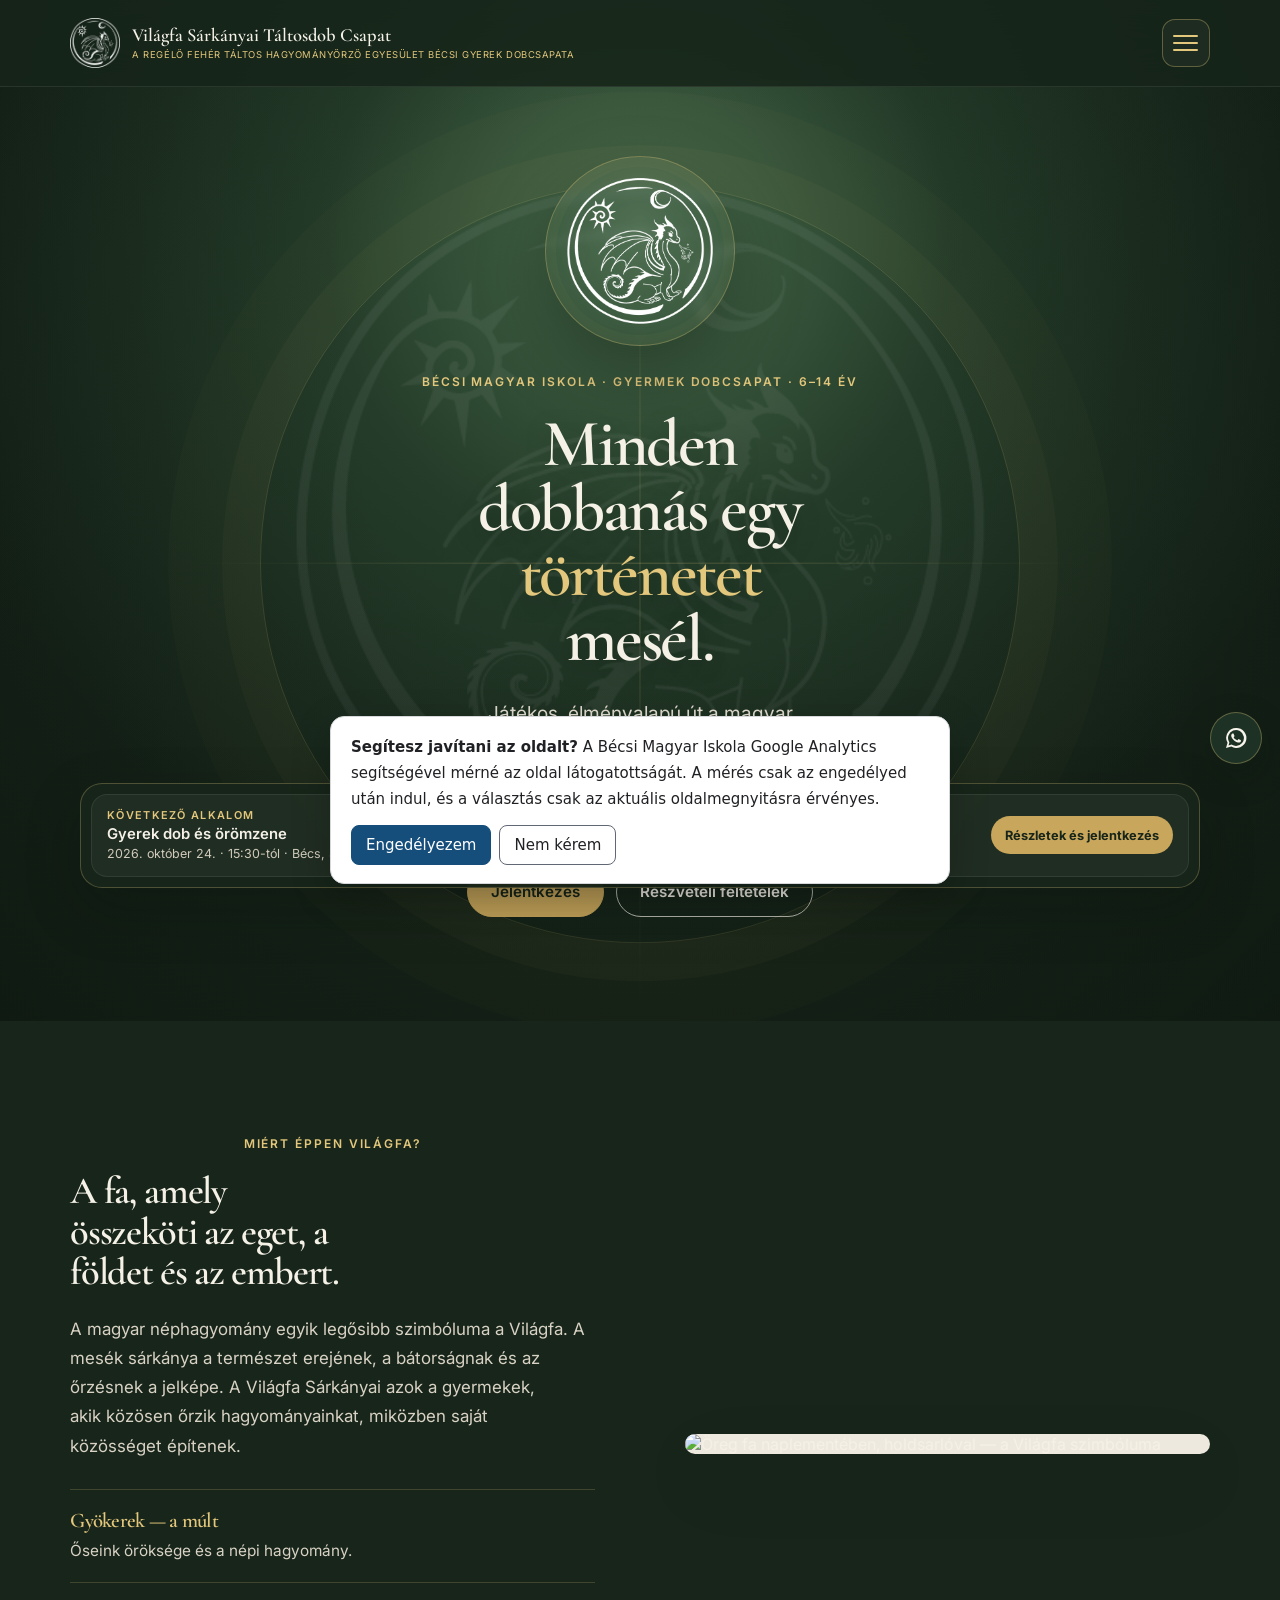
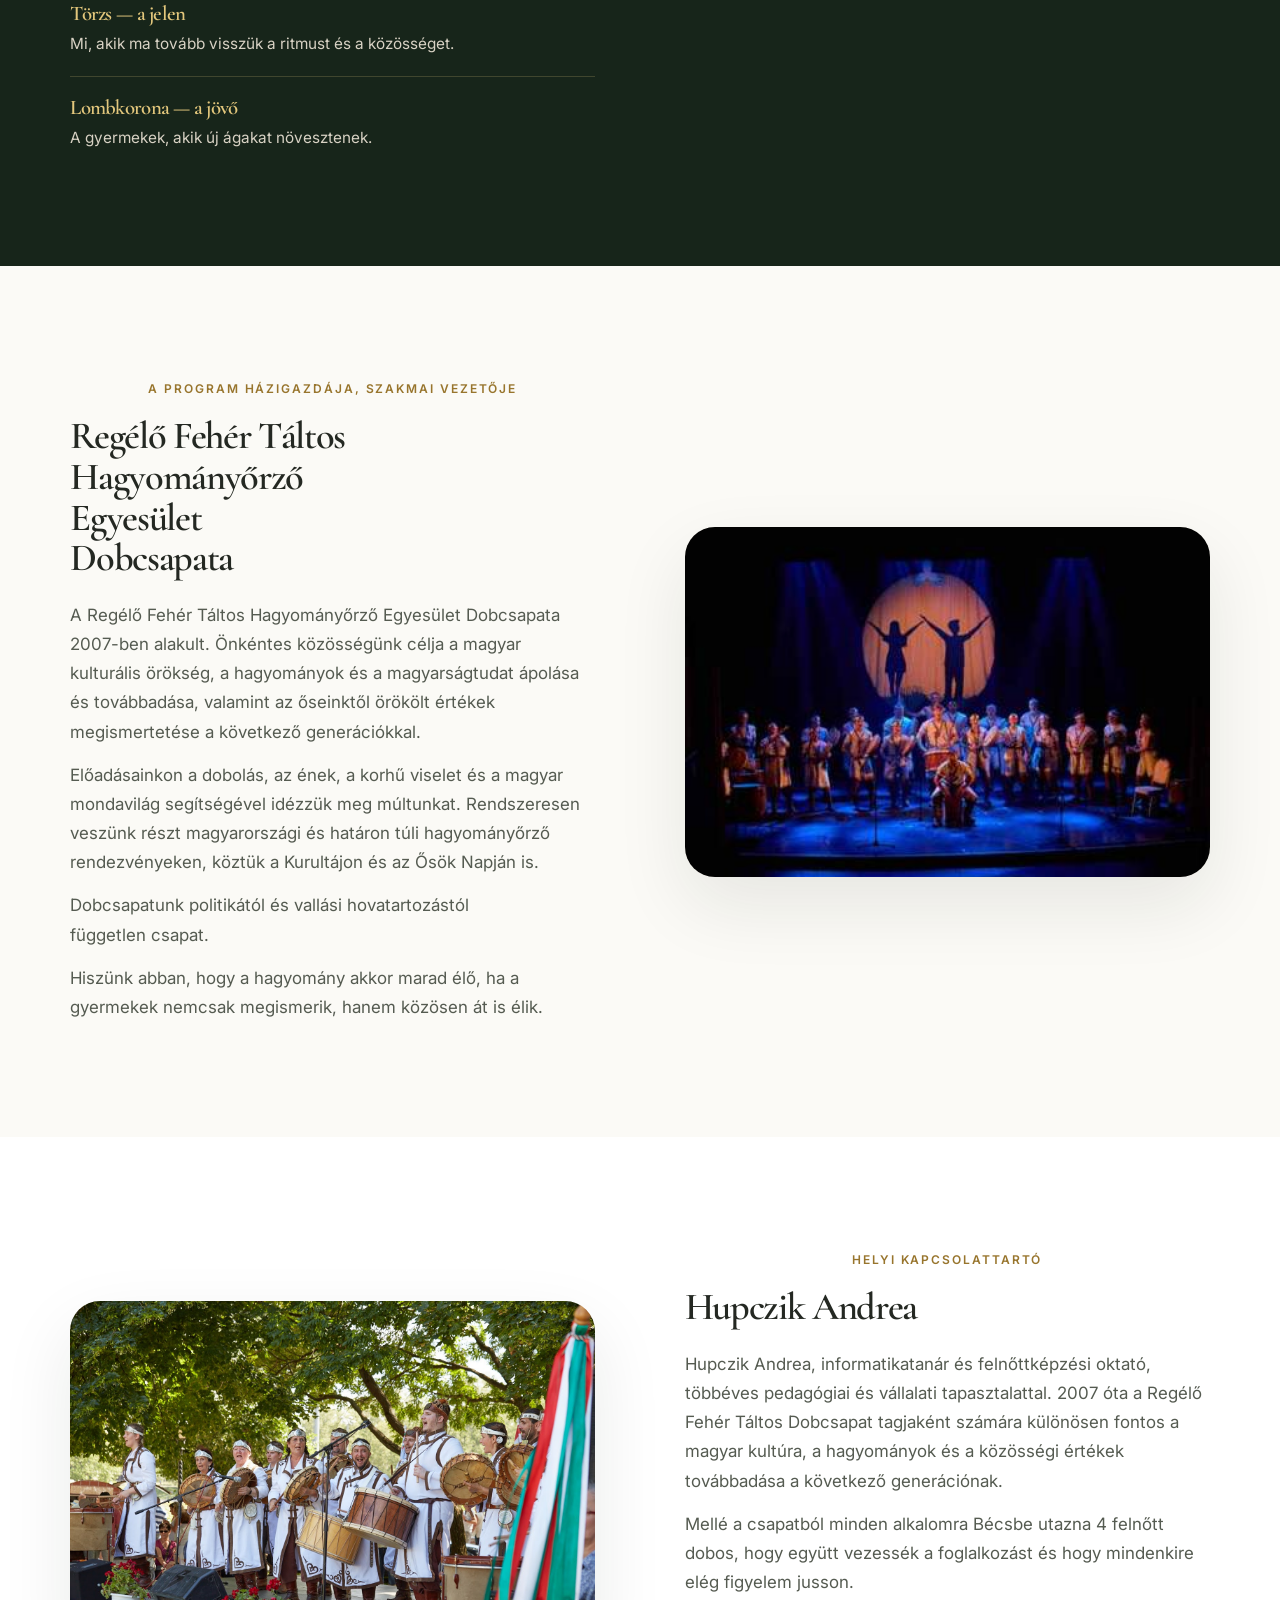
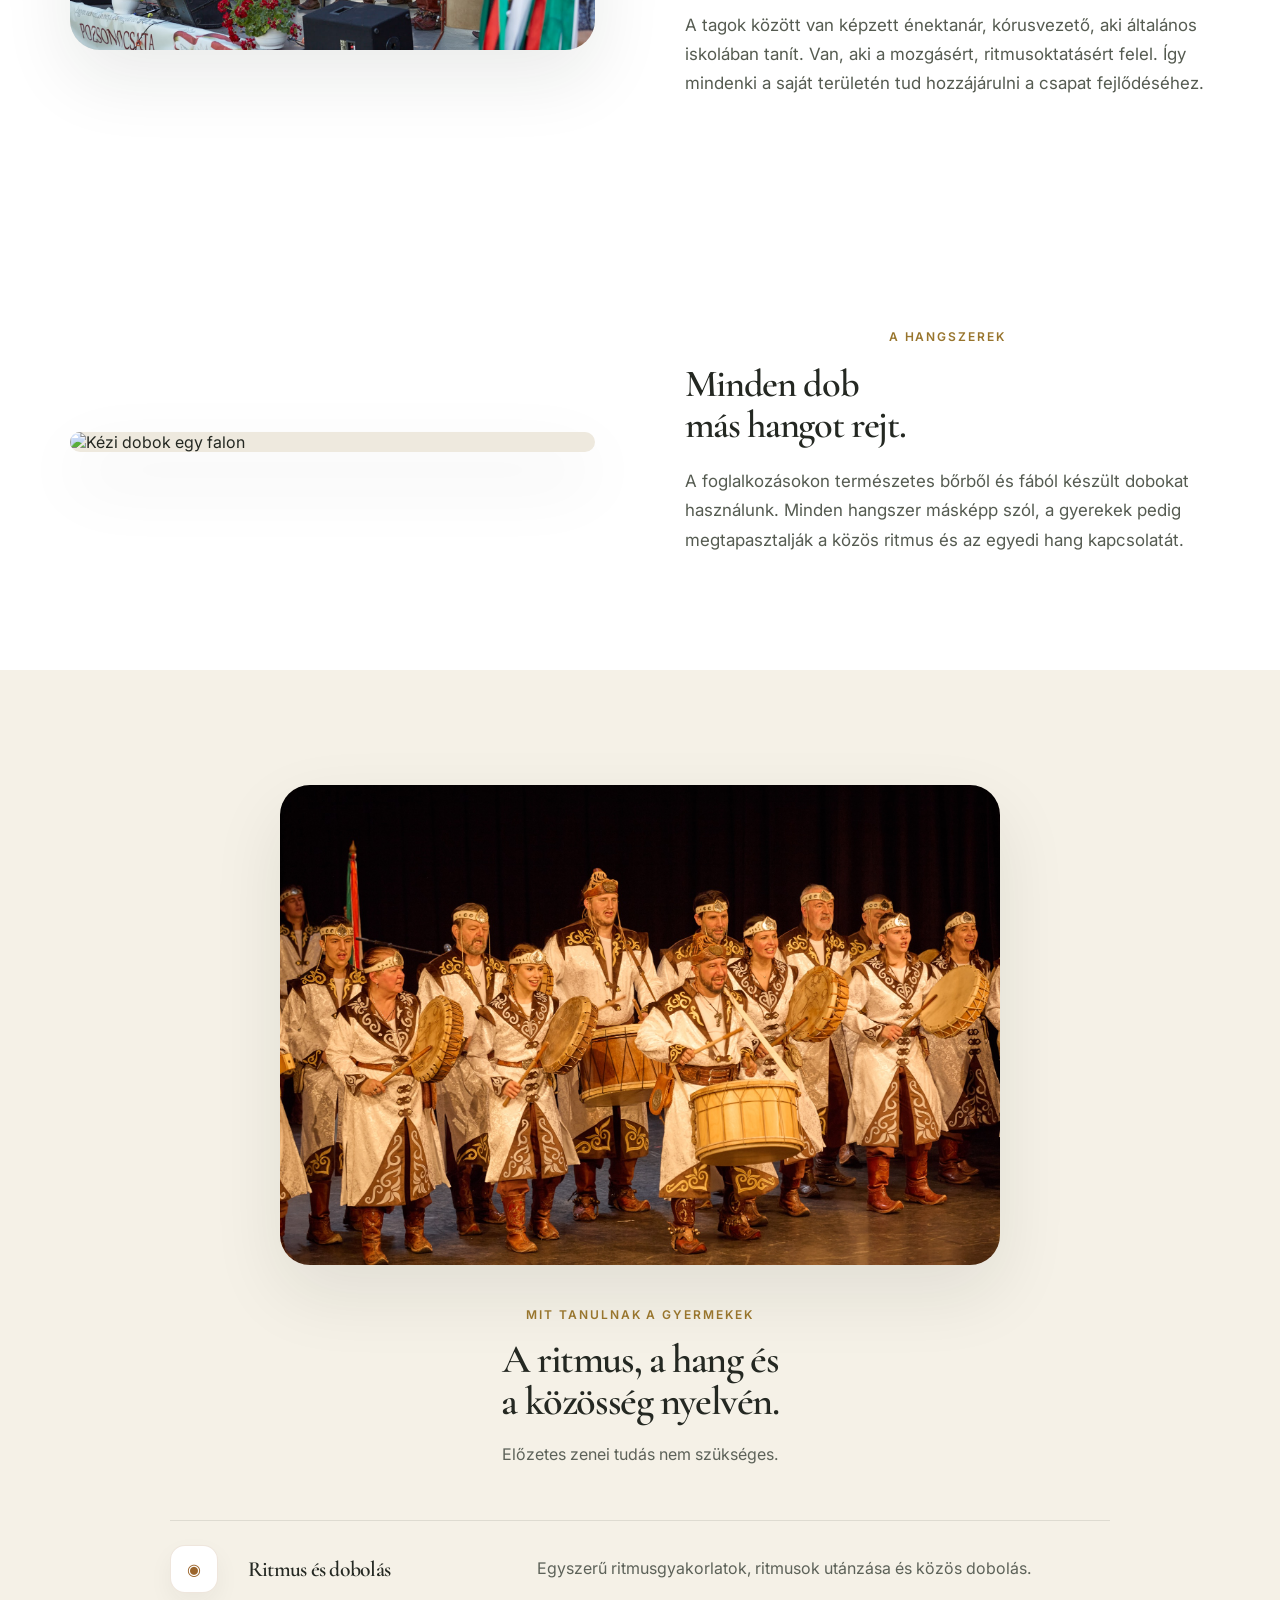
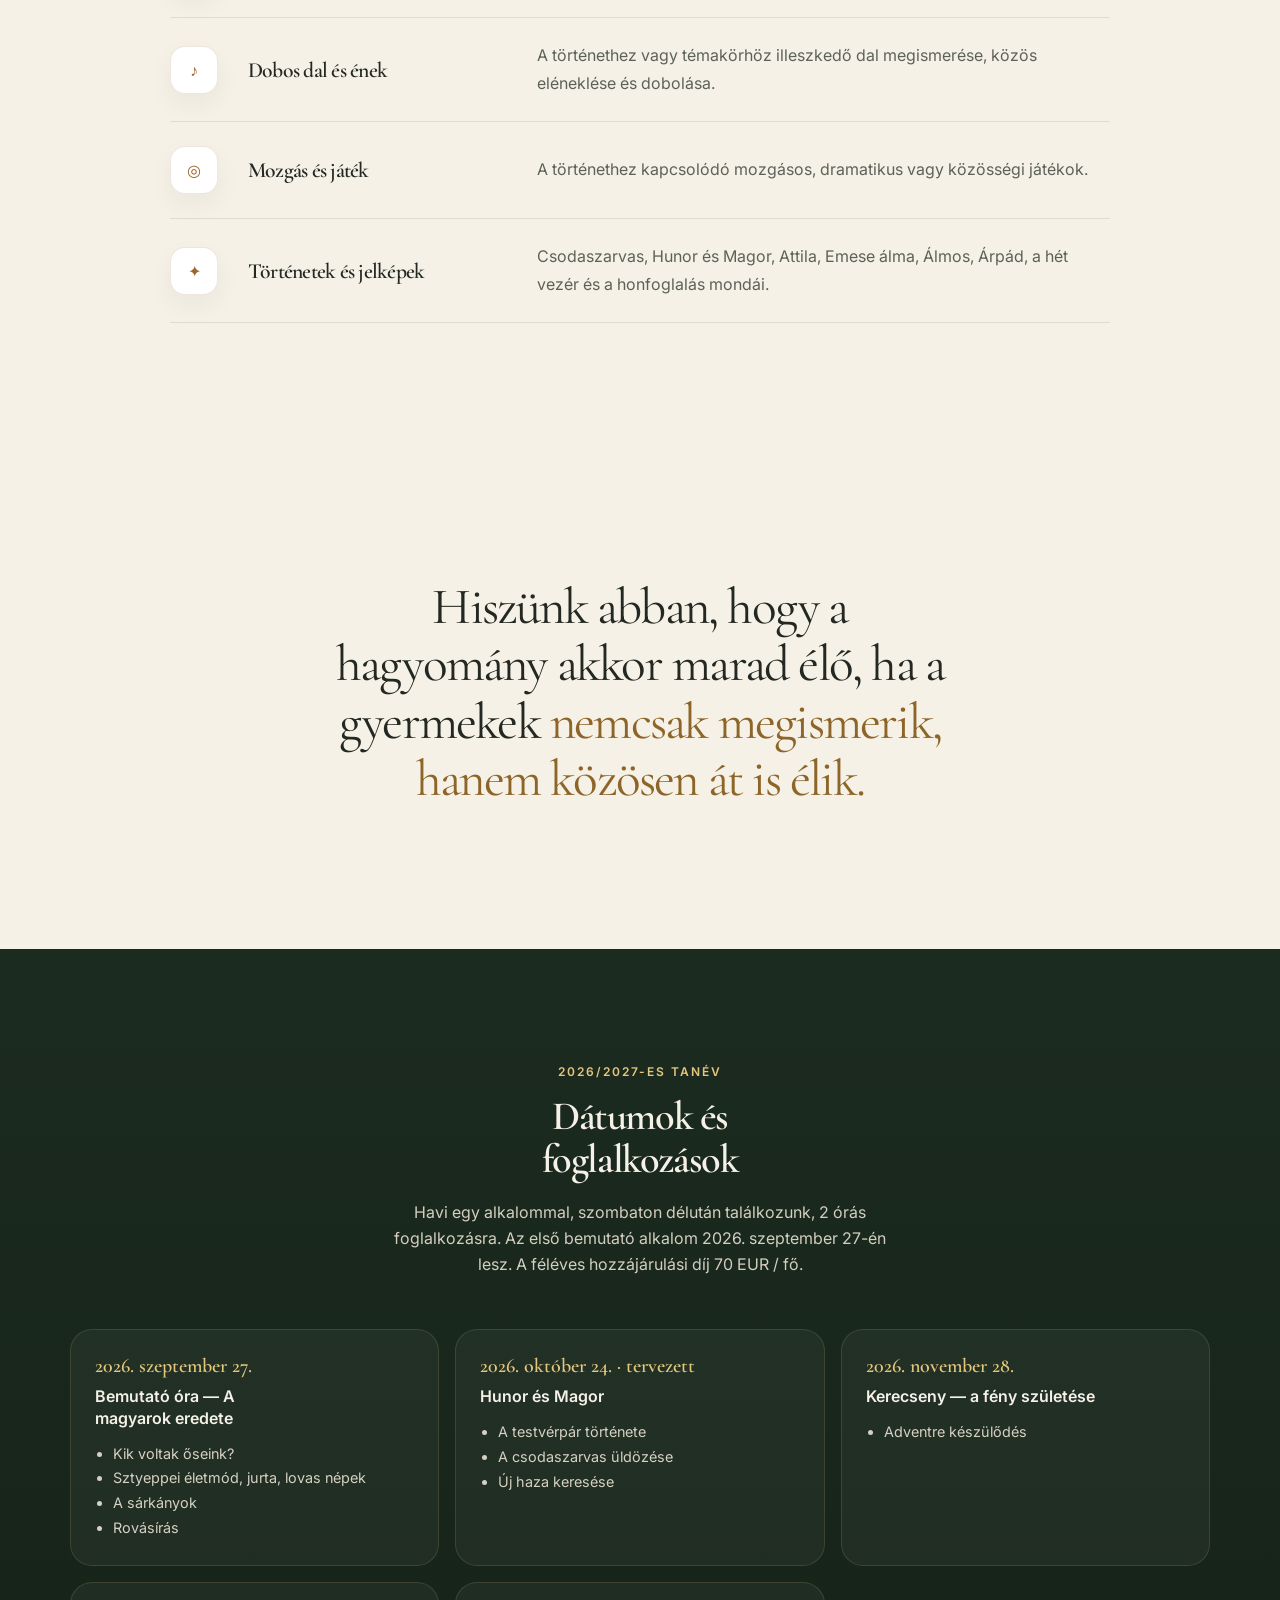
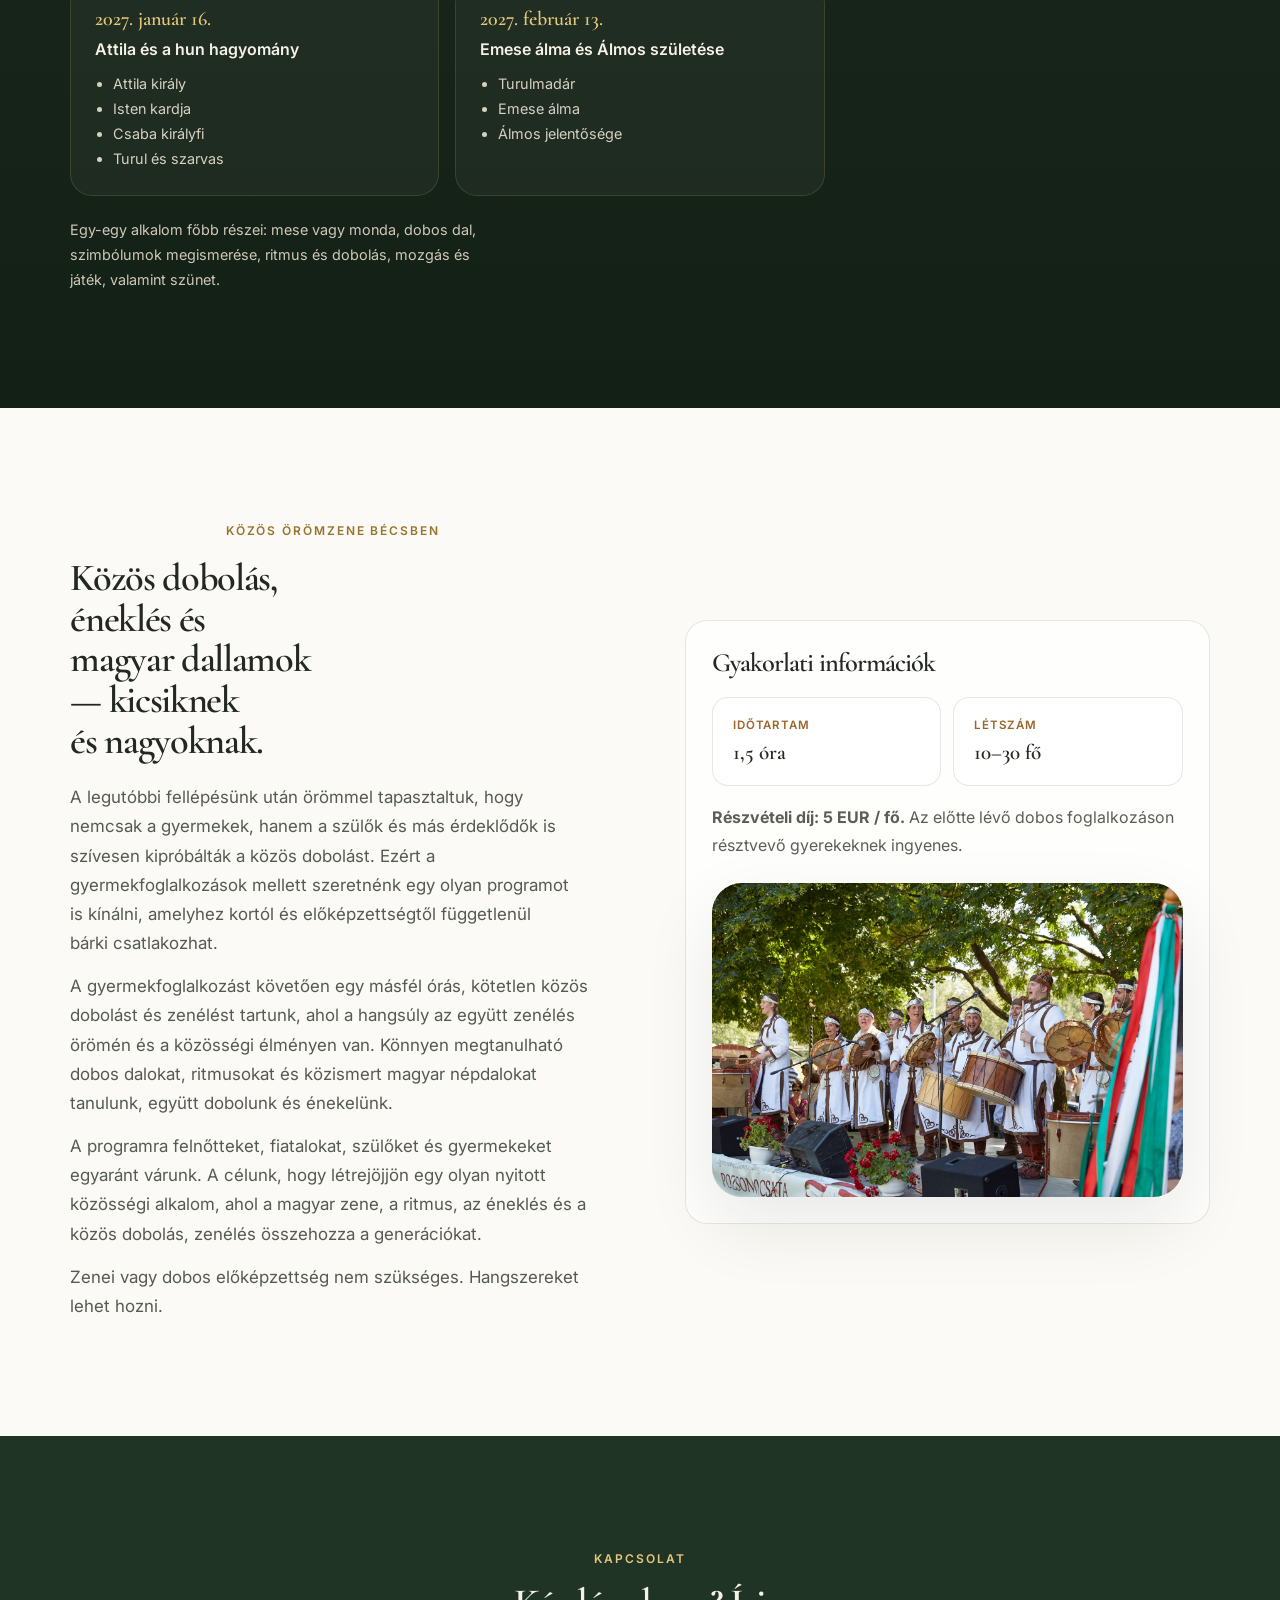
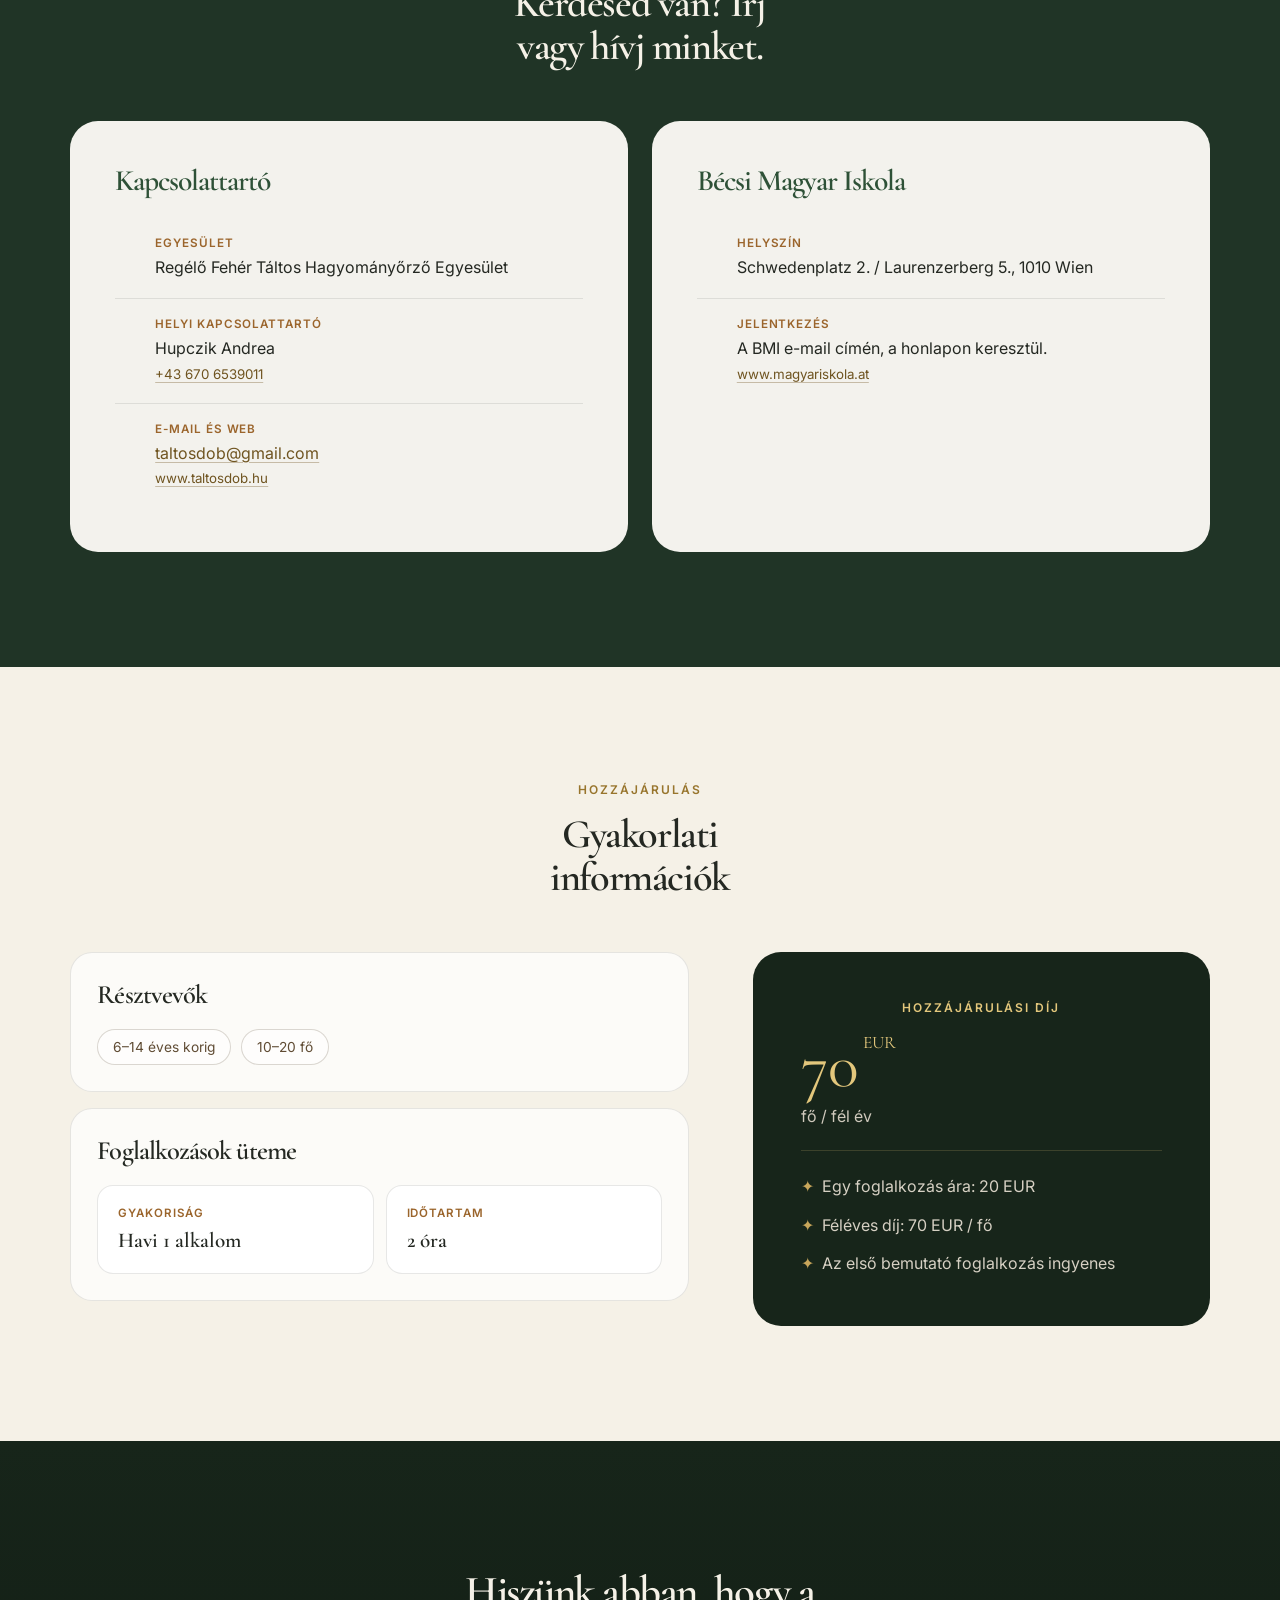
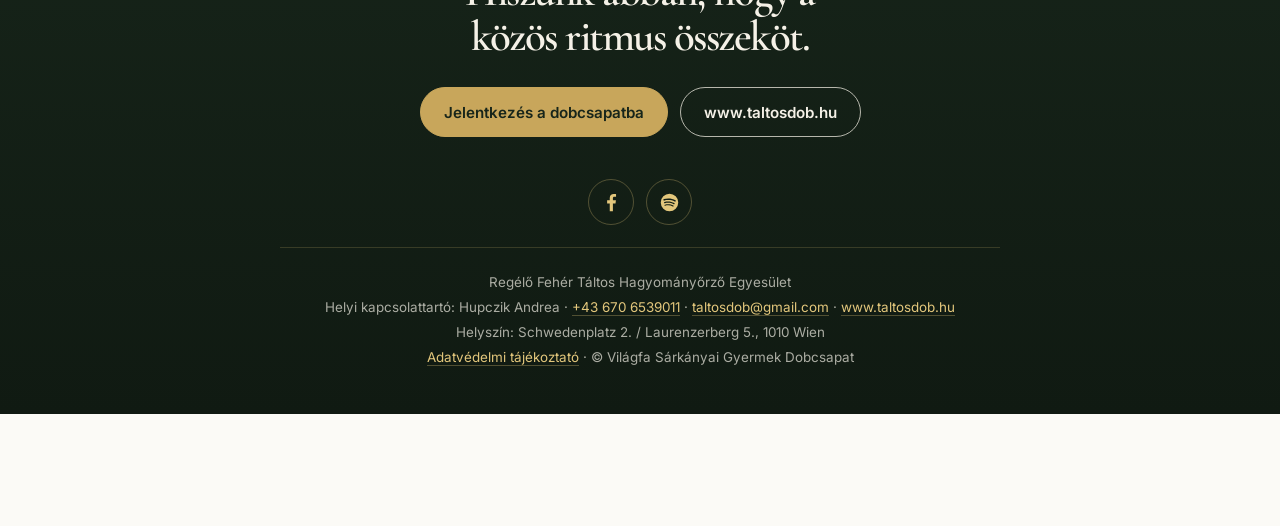
==== commit b78950c9: "Simplify next event dock to single combined event" ====
--- a/index.html
+++ b/index.html
@@ -68,10 +68,9 @@
 <script>const navToggle=document.getElementById('navToggle');const navMenu=document.getElementById('navMenu');function closeMenu(){navMenu.classList.remove('open');navToggle.setAttribute('aria-expanded','false')}navToggle.addEventListener('click',e=>{e.stopPropagation();const open=navMenu.classList.toggle('open');navToggle.setAttribute('aria-expanded',open?'true':'false')});document.addEventListener('click',e=>{if(!navMenu.contains(e.target)&&!navToggle.contains(e.target))closeMenu()});document.addEventListener('keydown',e=>{if(e.key==='Escape')closeMenu()});navMenu.querySelectorAll('a').forEach(a=>a.addEventListener('click',closeMenu));</script>
 <style>
 :root{--registration-dock-h:112px}body{padding-bottom:calc(var(--registration-dock-h) + env(safe-area-inset-bottom))}.registration-dock{position:fixed;z-index:17;left:50%;bottom:max(12px,env(safe-area-inset-bottom));transform:translateX(-50%);width:min(1120px,calc(100vw - 28px));display:grid;grid-template-columns:1fr 1fr;gap:10px;padding:10px;border:1px solid rgba(227,199,124,.28);border-radius:22px;background:rgba(23,37,26,.93);box-shadow:0 20px 55px rgba(10,18,12,.24);backdrop-filter:blur(20px) saturate(125%);-webkit-backdrop-filter:blur(20px) saturate(125%)}.registration-card{display:flex;align-items:center;justify-content:space-between;gap:14px;min-width:0;padding:13px 15px;border:1px solid rgba(255,255,255,.08);border-radius:16px;background:rgba(255,255,255,.045);color:var(--cream)}.registration-card .reg-copy{min-width:0}.registration-card .reg-kicker{font-size:.68rem;letter-spacing:.12em;text-transform:uppercase;color:var(--gold-hi);font-weight:600}.registration-card .reg-title{margin-top:3px;font-size:.93rem;font-weight:600;line-height:1.25}.registration-card .reg-meta{margin-top:3px;font-size:.78rem;color:#d1cbbb;line-height:1.35}.registration-card .reg-cta{flex:0 0 auto;display:inline-flex;align-items:center;justify-content:center;min-height:38px;padding:0 14px;border-radius:999px;background:var(--gold);color:var(--forest);font-size:.8rem;font-weight:700;text-decoration:none;white-space:nowrap}.registration-card .reg-cta:hover{background:var(--gold-hi)}.registration-card .reg-cta:focus-visible{outline:3px solid rgba(227,199,124,.7);outline-offset:3px}.whatsapp-float{position:fixed;right:max(18px,env(safe-area-inset-right));bottom:calc(var(--registration-dock-h) + max(24px,env(safe-area-inset-bottom)));z-index:18;width:52px;height:52px;border-radius:50%;display:grid;place-items:center;color:#f7f4eb;background:rgba(30,52,38,.94);border:1px solid rgba(227,199,124,.34);box-shadow:0 12px 34px rgba(10,18,12,.22);backdrop-filter:blur(14px) saturate(120%);-webkit-backdrop-filter:blur(14px) saturate(120%);text-decoration:none;transition:transform .22s ease,opacity .22s ease,box-shadow .22s ease,border-color .22s ease}.whatsapp-float:hover{transform:translateY(-2px);border-color:rgba(227,199,124,.72);box-shadow:0 16px 38px rgba(10,18,12,.28)}.whatsapp-float:focus-visible{outline:3px solid rgba(227,199,124,.62);outline-offset:4px}.whatsapp-float svg{width:24px;height:24px;fill:currentColor}.whatsapp-float.is-footer-visible{opacity:0;pointer-events:none;transform:translateY(10px)}@media(max-width:780px){:root{--registration-dock-h:190px}.registration-dock{grid-template-columns:1fr;gap:8px;padding:8px;width:calc(100vw - 20px);bottom:max(10px,env(safe-area-inset-bottom));border-radius:18px}.registration-card{padding:11px 12px}.registration-card .reg-title{font-size:.87rem}.registration-card .reg-meta{font-size:.73rem}.registration-card .reg-cta{min-height:36px;padding:0 12px;font-size:.76rem}.whatsapp-float{width:48px;height:48px;right:max(14px,env(safe-area-inset-right));bottom:calc(var(--registration-dock-h) + max(18px,env(safe-area-inset-bottom)))}.whatsapp-float svg{width:22px;height:22px}}@media(max-width:420px){:root{--registration-dock-h:210px}.registration-card{align-items:flex-start}.registration-card .reg-cta{margin-top:3px}.registration-card .reg-meta{max-width:31ch}}@media(prefers-reduced-motion:reduce){.whatsapp-float{transition:none}}
-</style>
-<aside class="registration-dock" aria-label="Október 24-i regisztrációs lehetőségek">
-  <article class="registration-card"><div class="reg-copy"><div class="reg-kicker">Gyerekek · Világfa Sárkányai</div><div class="reg-title">Bécsi Gyermek Táltos Dob Csapat</div><div class="reg-meta">Október 24. · 15:30–17:30 · Bécs, Schwedenplatz 2. · 6–14 éveseknek</div></div><a class="reg-cta" href="https://www.magyariskola.at/event-details/taltos-dob-es-oromzene-schwedenplatz" target="_blank" rel="noopener">Regisztráció</a></article>
-  <article class="registration-card"><div class="reg-copy"><div class="reg-kicker">Felnőttek · közös örömzene</div><div class="reg-title">Együtt dobban Bécs – közös örömzene</div><div class="reg-meta">Október 24. · a gyermekfoglalkozást követően · Bécs, Schwedenplatz 2.</div></div><a class="reg-cta" href="https://www.magyariskola.at/event-details/taltos-dob-es-oromzene-schwedenplatz" target="_blank" rel="noopener">Regisztráció</a></article>
+ .registration-dock-single{grid-template-columns:1fr}</style>
+<aside class="registration-dock registration-dock-single" aria-label="Következő alkalom">
+  <article class="registration-card"><div class="reg-copy"><div class="reg-kicker">Következő alkalom</div><div class="reg-title">Gyerek dob és örömzene</div><div class="reg-meta">2026. október 24. · 15:30-tól · Bécs, Schwedenplatz 2.</div></div><a class="reg-cta" href="https://www.magyariskola.at/event-details/taltos-dob-es-oromzene-schwedenplatz" target="_blank" rel="noopener">Részletek és jelentkezés</a></article>
 </aside>
 <a class="whatsapp-float" href="https://wa.me/436706539011" target="_blank" rel="noopener noreferrer" aria-label="Kapcsolat WhatsAppon: +43 670 6539011" title="WhatsApp – +43 670 6539011"><svg viewBox="0 0 24 24" aria-hidden="true"><path d="M12.04 2a9.84 9.84 0 0 0-8.47 14.84L2 22l5.3-1.53A9.96 9.96 0 1 0 12.04 2Zm0 17.9a8.03 8.03 0 0 1-4.1-1.12l-.29-.17-3.15.91.93-3.07-.19-.31a7.91 7.91 0 1 1 6.8 3.76Zm4.43-5.94c-.24-.12-1.43-.7-1.65-.78-.22-.08-.38-.12-.54.12-.16.24-.62.78-.76.94-.14.16-.28.18-.52.06-.24-.12-1.01-.37-1.93-1.19-.71-.64-1.2-1.42-1.34-1.66-.14-.24-.01-.37.11-.49.11-.11.24-.28.36-.42.12-.14.16-.24.24-.4.08-.16.04-.3-.02-.42-.06-.12-.54-1.3-.74-1.78-.19-.47-.39-.41-.54-.42h-.46c-.16 0-.42.06-.64.3-.22.24-.84.82-.84 2 0 1.18.86 2.32.98 2.48.12.16 1.69 2.58 4.1 3.62.57.25 1.02.4 1.37.51.58.18 1.1.16 1.51.1.46-.07 1.43-.58 1.63-1.15.2-.56.2-1.04.14-1.14-.06-.1-.22-.16-.46-.28Z"/></svg></a>
 <script>(()=>{const button=document.querySelector('.whatsapp-float');const footer=document.querySelector('.footer');if(!button||!footer)return;const observer=new IntersectionObserver(([entry])=>button.classList.toggle('is-footer-visible',entry.isIntersecting),{rootMargin:'0px 0px 64px 0px',threshold:0});observer.observe(footer)})();</script>
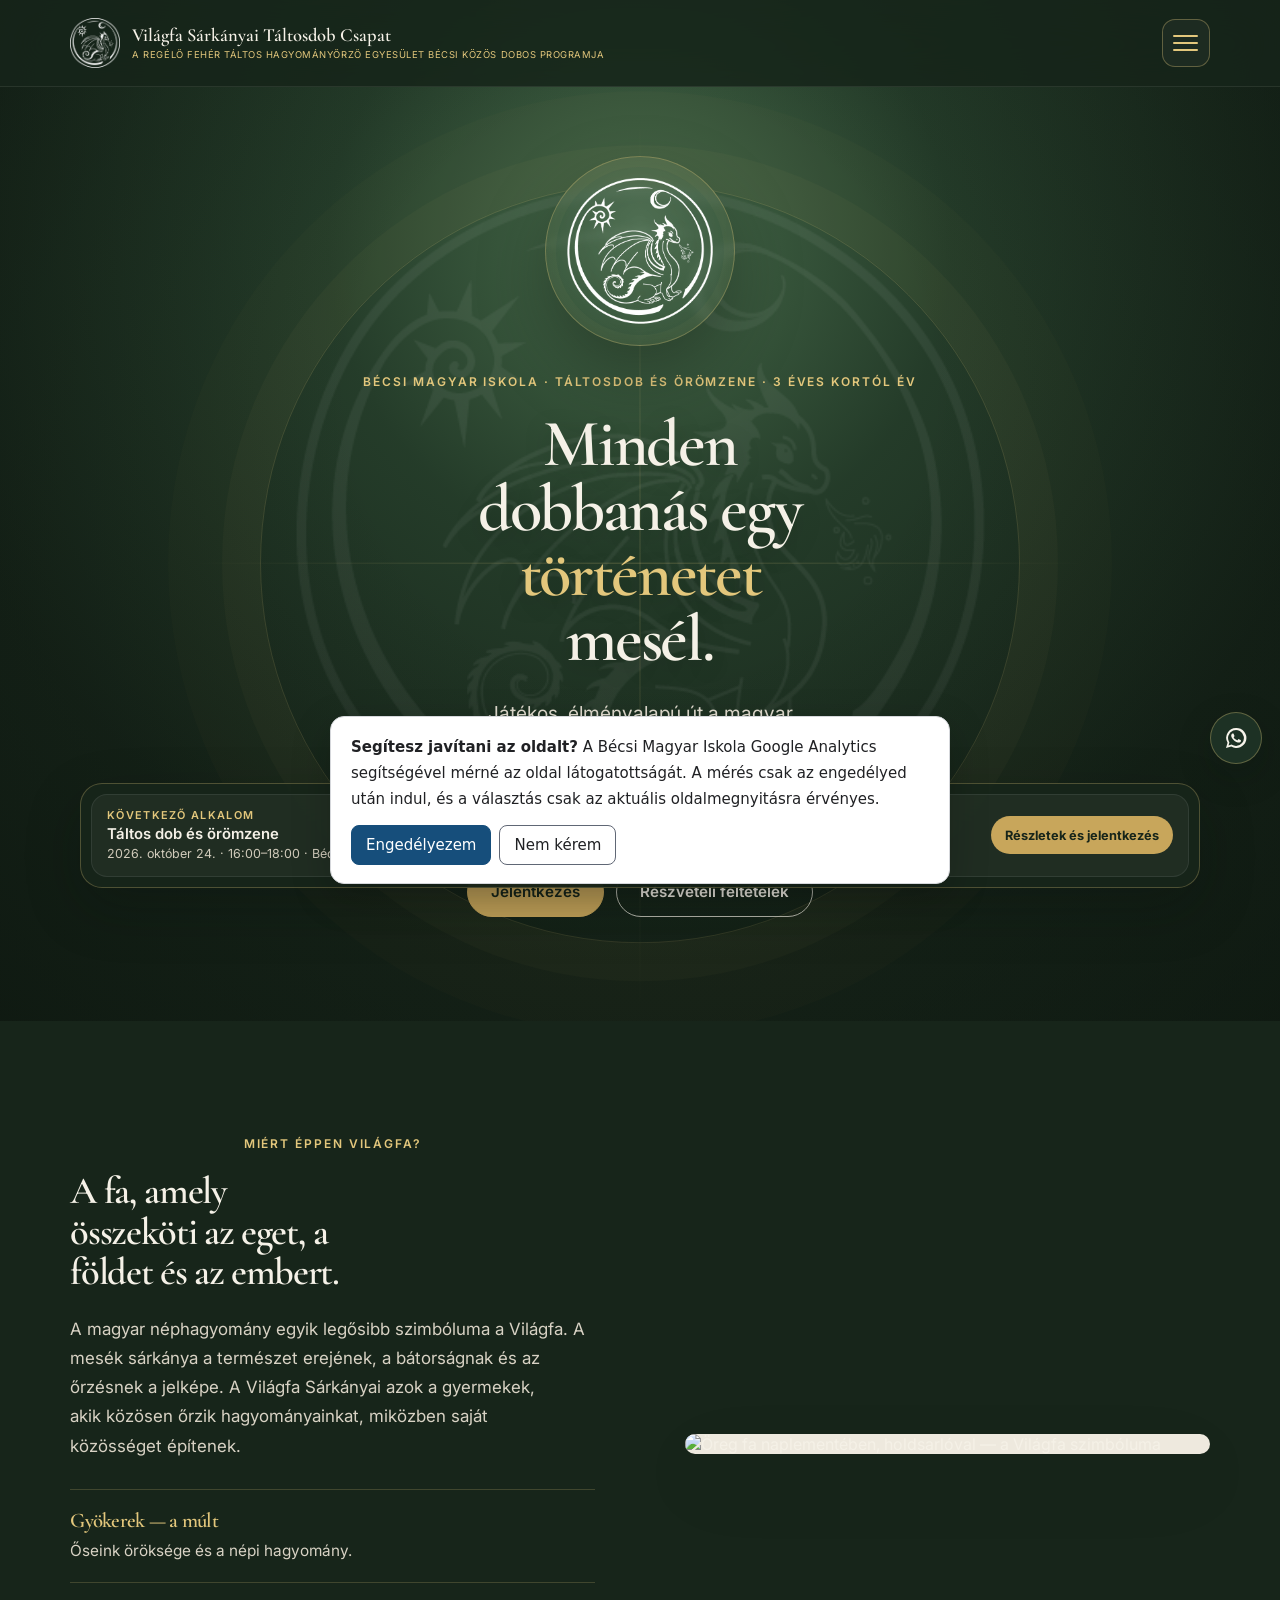
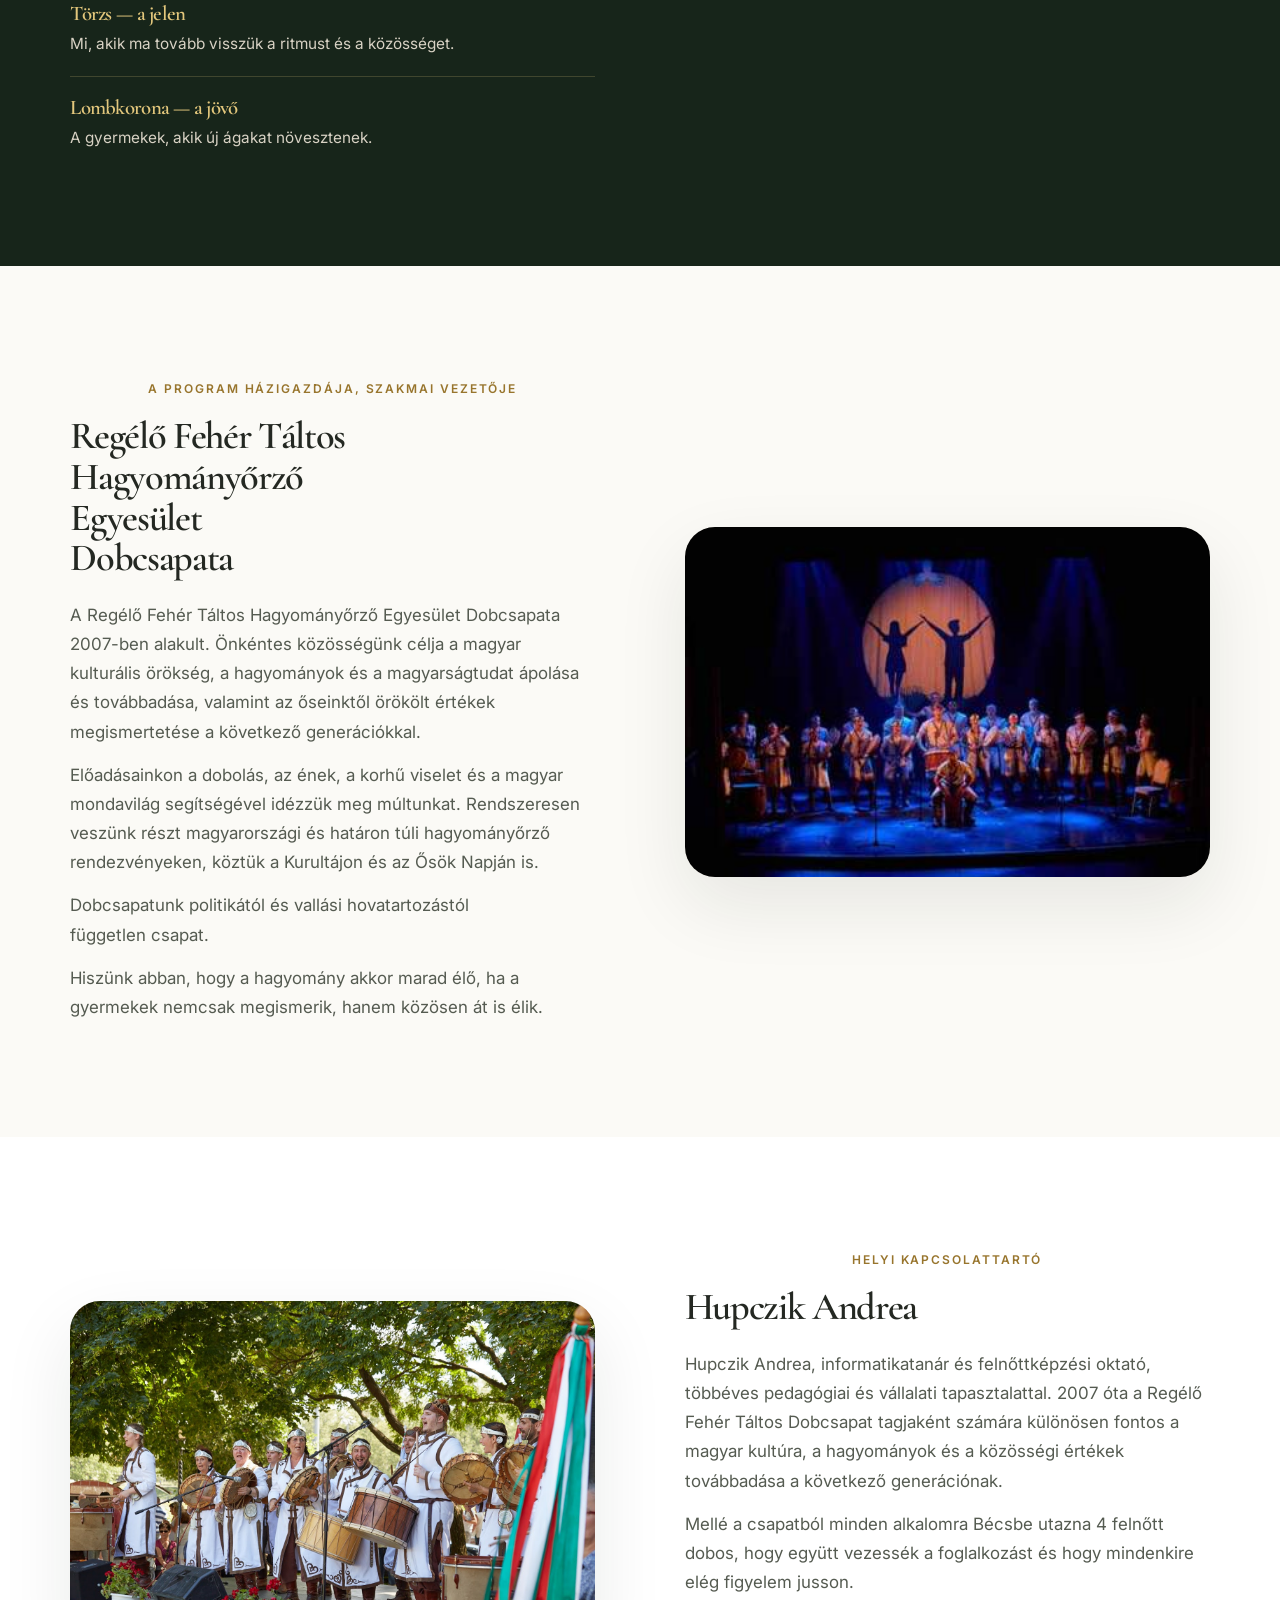
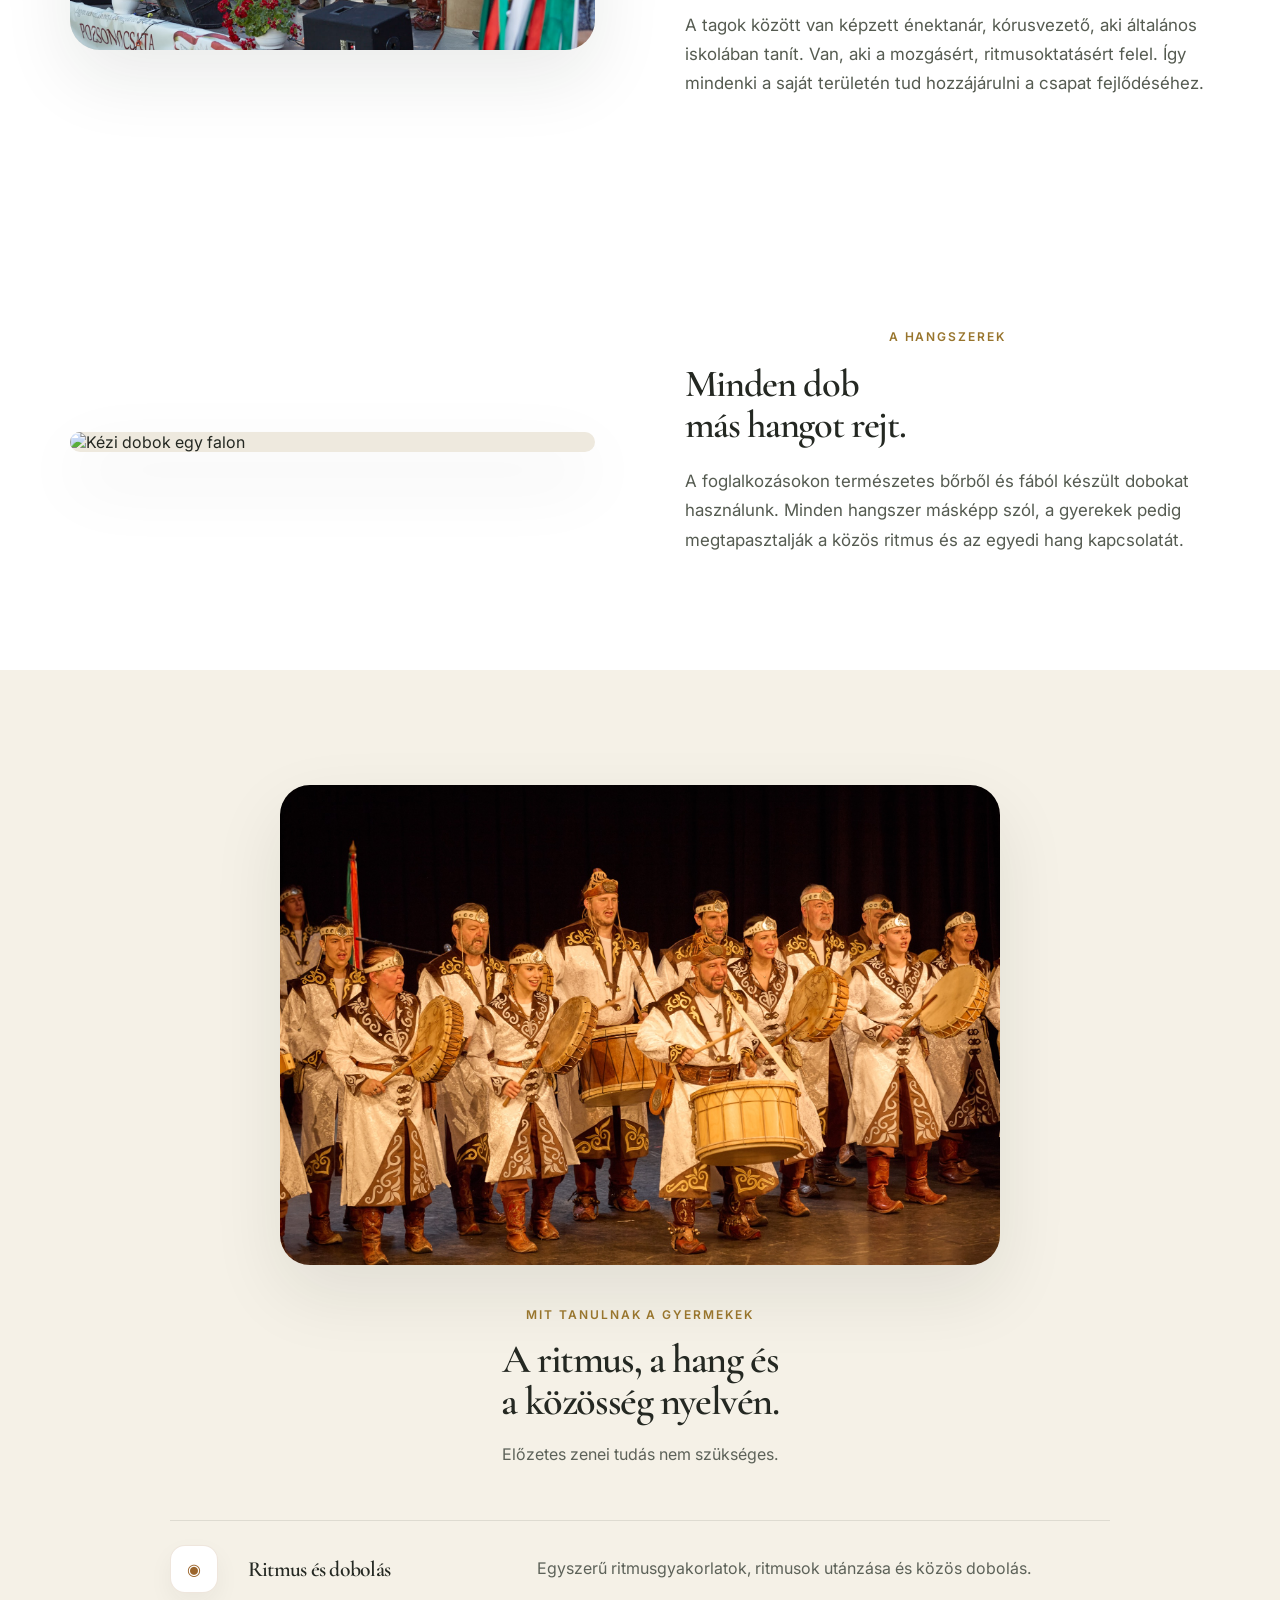
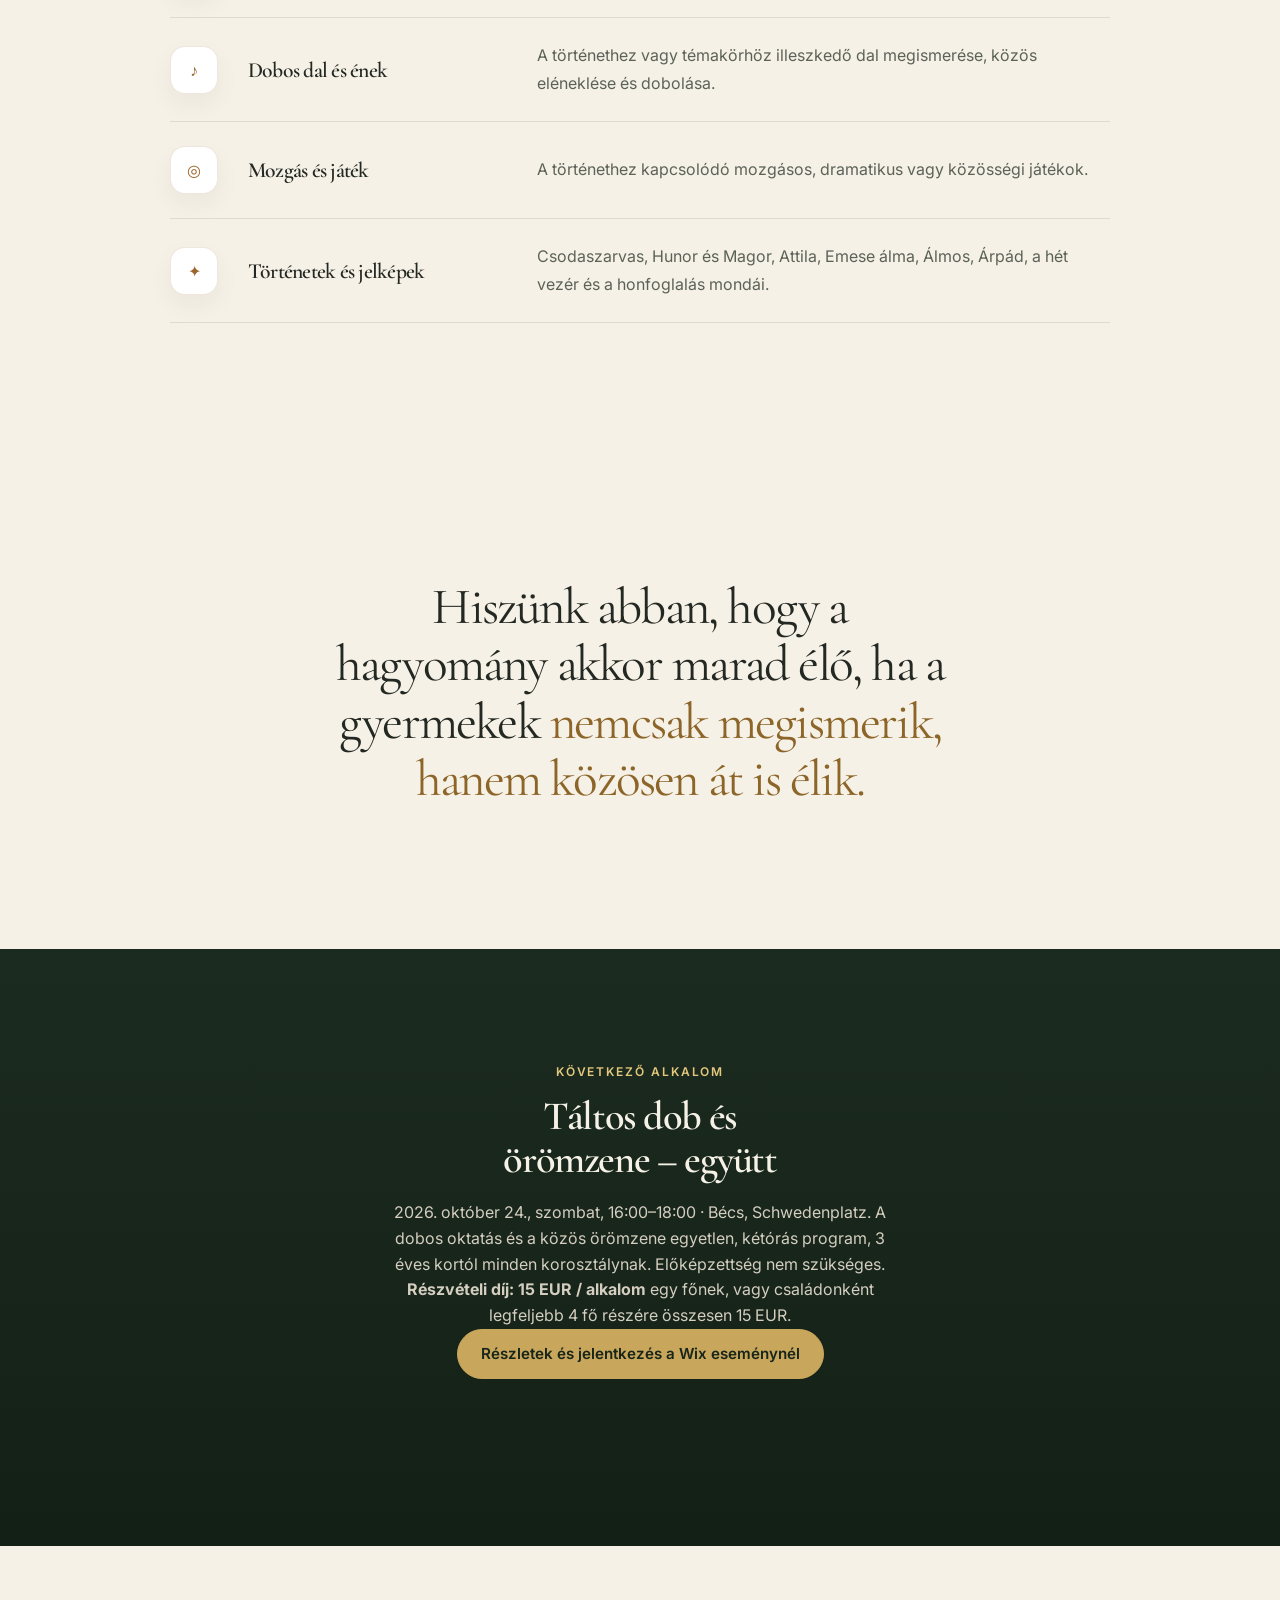
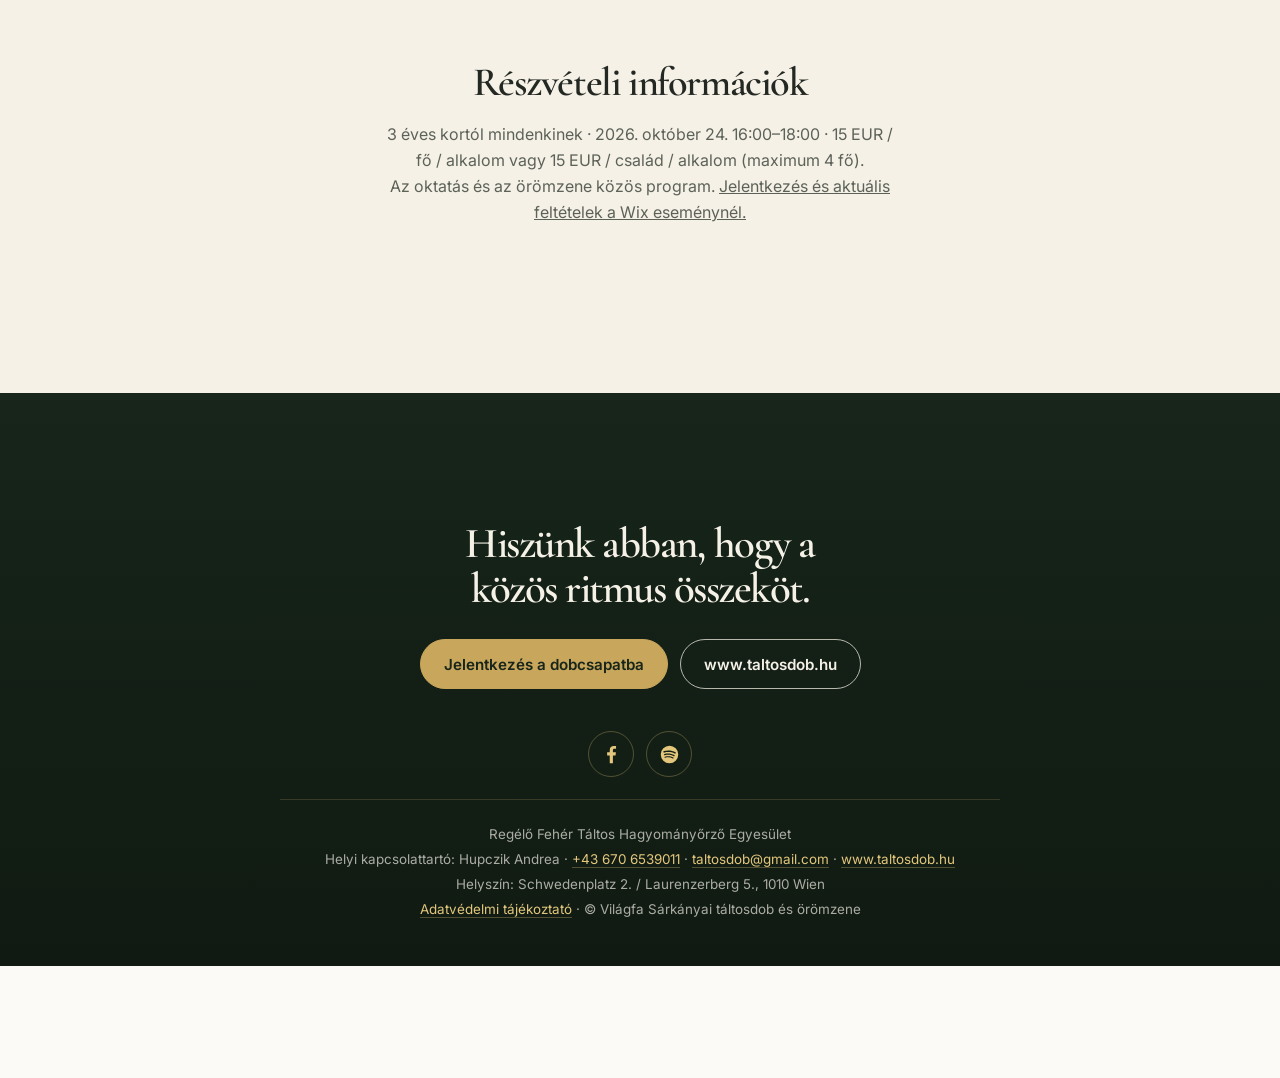
==== commit 6055bed4: "Update merged Taltos dob event age schedule and family pricing" ====
--- a/index.html
+++ b/index.html
@@ -4,8 +4,8 @@
 <meta charset="UTF-8">
 <meta name="viewport" content="width=device-width, initial-scale=1.0">
 <meta name="google-site-verification" content="GLEJaRDpWmedVe42TtTSglzgk9Med4gsX2mjSRhfOqk" />
-<title>Magyar gyermek dobcsapat Bécsben | Világfa Sárkányai</title>
-<meta name="description" content="Világfa Sárkányai: magyar gyermek dobcsapat Bécsben 6–14 éveseknek. Közös dobolás, népi ritmusok, magyar mondák, mozgás és közösségi élmény.">
+<title>Táltos dob és örömzene Bécsben | 3 éves kortól | Világfa Sárkányai</title>
+<meta name="description" content="Táltos dob és közös örömzene Bécsben 3 éves kortól mindenkinek. Következő alkalom: 2026. október 24., 16:00–18:00. 15 EUR/fő vagy családonként (legfeljebb 4 fő).">
 <meta name="robots" content="index, follow, max-image-preview:large, max-snippet:-1, max-video-preview:-1">
 <meta name="theme-color" content="#17251a">
 <link rel="sitemap" type="application/xml" href="https://taltosdob.magyariskola.at/sitemap.xml">
@@ -17,32 +17,76 @@
 <link rel="stylesheet" href="site.css?v=andrea-20260828">
 <meta property="og:type" content="website">
 <meta property="og:locale" content="hu_AT">
-<meta property="og:site_name" content="Világfa Sárkányai — Gyermek Dobcsapat">
-<meta property="og:title" content="Magyar gyermek dobcsapat Bécsben | Világfa Sárkányai">
-<meta property="og:description" content="Magyar gyermek dobcsapat Bécsben 6–14 éveseknek: közös dobolás, népi ritmusok, magyar mondák, mozgás és közösség.">
+<meta property="og:site_name" content="Világfa Sárkányai — táltosdob és örömzene">
+<meta property="og:title" content="Magyar táltosdob és örömzene Bécsben | Világfa Sárkányai">
+<meta property="og:description" content="Táltos dob és örömzene együtt, 3 éves kortól. Október 24., 16:00–18:00, 15 EUR egyénileg vagy legfeljebb négyfős családnak.">
 <meta property="og:url" content="https://taltosdob.magyariskola.at/">
 <meta property="og:image" content="https://taltosdob.magyariskola.at/images/social-share.png">
 <meta property="og:image:type" content="image/png">
 <meta property="og:image:width" content="1672">
 <meta property="og:image:height" content="941">
-<meta property="og:image:alt" content="Világfa Sárkányai magyar gyermek dobcsapat Bécsben">
+<meta property="og:image:alt" content="Világfa Sárkányai magyar táltosdob és örömzene Bécsben">
 <meta name="twitter:card" content="summary_large_image">
-<meta name="twitter:title" content="Világfa Sárkányai — Gyermek Dobcsapat">
-<meta name="twitter:description" content="Magyar hagyomány, ritmus és közösség 6–14 éves gyerekeknek Bécsben.">
+<meta name="twitter:title" content="Világfa Sárkányai — táltosdob és örömzene">
+<meta name="twitter:description" content="Táltos dob és örömzene 3 éves kortól, 2026. október 24., 16:00–18:00. 15 EUR egyénileg vagy családonként (max. 4 fő).">
 <meta name="twitter:image" content="https://taltosdob.magyariskola.at/images/social-share.png">
 <script type="application/ld+json">
 {
   "@context": "https://schema.org",
   "@graph": [
-    {"@type":"WebSite","@id":"https://taltosdob.magyariskola.at/#website","url":"https://taltosdob.magyariskola.at/","name":"Világfa Sárkányai — Gyermek Dobcsapat","inLanguage":"hu-AT","publisher":{"@id":"https://www.magyariskola.at/#school"},"about":{"@id":"https://taltosdob.magyariskola.at/#event-series"}},
-    {"@type":"WebPage","@id":"https://taltosdob.magyariskola.at/#webpage","url":"https://taltosdob.magyariskola.at/","name":"Magyar gyermek dobcsapat Bécsben | Világfa Sárkányai","isPartOf":{"@id":"https://taltosdob.magyariskola.at/#website"},"mainEntity":{"@id":"https://taltosdob.magyariskola.at/#event-series"},"inLanguage":"hu-AT"},
-    {"@type":"Organization","@id":"https://taltosdob.magyariskola.at/#program","name":"Világfa Sárkányai Gyermek Dobcsapat","alternateName":"Világfa Sárkányai Táltosdob Csapat","url":"https://taltosdob.magyariskola.at/","logo":"https://taltosdob.magyariskola.at/images/logo.svg","description":"A Regélő Fehér Táltos Hagyományőrző Egyesület bécsi gyerek dobcsapata és a Bécsi Magyar Iskola közös programja 6–14 éves gyermekeknek.","knowsAbout":["magyar néphagyomány","népi ritmusok","közös dobolás","magyar mondák","rovásírás"],"areaServed":{"@type":"City","name":"Wien","alternateName":"Bécs"},"location":{"@id":"https://taltosdob.magyariskola.at/#venue"},"contactPoint":{"@type":"ContactPoint","contactType":"helyi kapcsolattartó","name":"Hupczik Andrea","email":"taltosdob@gmail.com","telephone":"+436706539011","availableLanguage":["hu","de"]},"sameAs":["https://www.taltosdob.hu","https://www.facebook.com/taltosdob","https://open.spotify.com/artist/6OJS2Y2KntijVTQWhIv0bo"]},
-    {"@type":"EducationalOrganization","@id":"https://www.magyariskola.at/#school","name":"Bécsi Magyar Iskola","url":"https://www.magyariskola.at","email":"office@magyariskola.at"},
-    {"@type":"Organization","@id":"https://taltosdob.magyariskola.at/#taltos","name":"Regélő Fehér Táltos Hagyományőrző Egyesület","url":"https://www.taltosdob.hu","email":"taltosdob@gmail.com"},
-    {"@type":"Person","@id":"https://tanarok.magyariskola.at/#hupczik-andrea","name":"Hupczik Andrea","jobTitle":"Foglalkozásvezető és helyi kapcsolattartó","email":"taltosdob@gmail.com","telephone":"+436706539011","url":"https://tanarok.magyariskola.at/#hupczik-andrea"},
-    {"@type":"Place","@id":"https://taltosdob.magyariskola.at/#venue","name":"Bécsi Magyar Iskola — Schwedenplatz","address":{"@type":"PostalAddress","streetAddress":"Schwedenplatz 2 / Laurenzerberg 5","addressLocality":"Wien","postalCode":"1010","addressCountry":"AT"}},
-    {"@type":"EventSeries","@id":"https://taltosdob.magyariskola.at/#event-series","name":"Világfa Sárkányai — 2026/2027-es gyermek dobcsapat","description":"Havi gyermekfoglalkozások Bécsben 6–14 éveseknek: magyar mondák, népi ritmusok, dobolás, ének, mozgás és közösségi játékok.","url":"https://taltosdob.magyariskola.at/#program","eventAttendanceMode":"https://schema.org/OfflineEventAttendanceMode","eventStatus":"https://schema.org/EventScheduled","location":{"@id":"https://taltosdob.magyariskola.at/#venue"},"organizer":[{"@id":"https://taltosdob.magyariskola.at/#taltos"},{"@id":"https://www.magyariskola.at/#school"}],"audience":{"@type":"PeopleAudience","suggestedMinAge":6,"suggestedMaxAge":14},"offers":[{"@type":"Offer","name":"Gyermekfoglalkozások féléves hozzájárulási díja","price":"70","priceCurrency":"EUR","url":"https://taltosdob.magyariskola.at/jelentkezes.html","availability":"https://schema.org/InStock"}],"subEvent":[{"@type":"Event","name":"Bemutató óra — A magyarok eredete","startDate":"2026-09-27T14:00:00+02:00","location":{"@id":"https://taltosdob.magyariskola.at/#venue"}},{"@type":"Event","name":"Hunor és Magor","startDate":"2026-10-24T16:00:00+02:00","location":{"@id":"https://taltosdob.magyariskola.at/#venue"}},{"@type":"Event","name":"Kerecseny — a fény születése","startDate":"2026-11-28T16:00:00+01:00","location":{"@id":"https://taltosdob.magyariskola.at/#venue"}},{"@type":"Event","name":"Attila és a hun hagyomány","startDate":"2027-01-16T16:00:00+01:00","location":{"@id":"https://taltosdob.magyariskola.at/#venue"}},{"@type":"Event","name":"Emese álma és Álmos születése","startDate":"2027-02-13T16:00:00+01:00","location":{"@id":"https://taltosdob.magyariskola.at/#venue"}},{"@type":"Event","name":"Világfa Sárkányai gyermekfoglalkozás","startDate":"2027-03-13T16:00:00+01:00","location":{"@id":"https://taltosdob.magyariskola.at/#venue"}},{"@type":"Event","name":"Világfa Sárkányai gyermekfoglalkozás","startDate":"2027-04-17T16:00:00+02:00","location":{"@id":"https://taltosdob.magyariskola.at/#venue"}},{"@type":"Event","name":"Világfa Sárkányai gyermekfoglalkozás","startDate":"2027-05-22T16:00:00+02:00","location":{"@id":"https://taltosdob.magyariskola.at/#venue"}}]},
-    {"@type":"EventSeries","@id":"https://www.magyariskola.at/event-details/oromzene-2026#event-series","name":"Együtt dobban Bécs – Közös örömzene","url":"https://www.magyariskola.at/event-details/oromzene-2026","description":"Külön, állandó BMI partnerprogram a Világfa Sárkányai napjain. A 2026. szeptember 27-i első alkalmon 16:00-kor kezdődik; a további közzétett napokon 18:00-kor. Felnőtteknek is ajánlható; zenei vagy dobos előképzettség nem szükséges.","inLanguage":"hu-AT","organizer":{"@id":"https://www.magyariskola.at/#school"},"performer":{"@id":"https://tanarok.magyariskola.at/#hupczik-andrea"},"location":{"@id":"https://taltosdob.magyariskola.at/#venue"},"offers":{"@type":"Offer","price":"5","priceCurrency":"EUR","url":"https://www.magyariskola.at/event-details/oromzene-2026"}}
+    {
+      "@type": "WebSite",
+      "@id": "https://taltosdob.magyariskola.at/#website",
+      "url": "https://taltosdob.magyariskola.at/",
+      "name": "Világfa Sárkányai – Táltos dob és örömzene",
+      "inLanguage": "hu-AT"
+    },
+    {
+      "@type": "Event",
+      "@id": "https://www.magyariskola.at/event-details/taltos-dob-es-oromzene-schwedenplatz#event",
+      "name": "Táltos dob és örömzene – közös foglalkozás",
+      "description": "Egyesített táltosdob-oktatás és közös örömzene 3 éves kortól mindenkinek. Részvétel 15 EUR egyénileg vagy családonként legfeljebb 4 főig.",
+      "startDate": "2026-10-24T16:00:00+02:00",
+      "endDate": "2026-10-24T18:00:00+02:00",
+      "eventStatus": "https://schema.org/EventScheduled",
+      "eventAttendanceMode": "https://schema.org/OfflineEventAttendanceMode",
+      "location": {
+        "@type": "Place",
+        "name": "Bécsi Magyar Iskola – Schwedenplatz",
+        "address": {
+          "@type": "PostalAddress",
+          "streetAddress": "Schwedenplatz 2 / Laurenzerberg 5",
+          "postalCode": "1010",
+          "addressLocality": "Wien",
+          "addressCountry": "AT"
+        }
+      },
+      "organizer": {
+        "@type": "Organization",
+        "name": "Bécsi Magyar Iskola",
+        "url": "https://www.magyariskola.at/"
+      },
+      "audience": {
+        "@type": "PeopleAudience",
+        "suggestedMinAge": 3
+      },
+      "offers": [
+        {
+          "@type": "Offer",
+          "name": "Egyéni részvétel",
+          "price": "15",
+          "priceCurrency": "EUR",
+          "url": "https://www.magyariskola.at/event-details/taltos-dob-es-oromzene-schwedenplatz"
+        },
+        {
+          "@type": "Offer",
+          "name": "Családi részvétel, maximum 4 fő",
+          "price": "15",
+          "priceCurrency": "EUR",
+          "url": "https://www.magyariskola.at/event-details/taltos-dob-es-oromzene-schwedenplatz"
+        }
+      ]
+    }
   ]
 }
 </script>
@@ -52,25 +96,22 @@
 <script defer src="analytics-consent.js"></script>
 </head>
 <body>
-<nav class="nav"><a class="nav-logo" href="#top"><img class="nav-brand-logo" src="images/logo.svg" alt="Világfa Sárkányai logó"><span class="nav-title"><span class="nav-title-main">Világfa Sárkányai Táltosdob Csapat</span><span class="nav-title-sub">A Regélő Fehér Táltos Hagyományőrző Egyesület bécsi gyerek dobcsapata</span></span></a><button class="nav-toggle" id="navToggle" aria-label="Menü megnyitása" aria-expanded="false"><span></span><span></span><span></span></button><div class="nav-menu" id="navMenu"><a href="#szimbolum">A szimbólum</a><a href="#hazigazda">Házigazda</a><a href="#kapcsolattarto">Kapcsolattartó</a><a href="#program">Program</a><a href="#oromzene">Közös örömzene</a><a href="#kapcsolat">Kapcsolat</a><a href="#info">Részvétel</a><div class="nav-socials" aria-label="Közösségi oldalak"><a href="https://www.facebook.com/taltosdob" target="_blank" rel="noopener" aria-label="Facebook"><svg viewBox="0 0 24 24" aria-hidden="true"><path d="M13.6 22v-9h3l.45-3.5H13.6V7.27c0-1.01.28-1.7 1.74-1.7H17.2V2.44c-.32-.04-1.42-.14-2.7-.14-2.67 0-4.5 1.63-4.5 4.63V9.5H7v3.5h3V22h3.6z"/></svg></a><a href="https://open.spotify.com/artist/6OJS2Y2KntijVTQWhIv0bo" target="_blank" rel="noopener" aria-label="Spotify"><svg viewBox="0 0 24 24" aria-hidden="true"><path d="M12 2a10 10 0 1 0 0 20 10 10 0 0 0 0-20zm4.58 14.42a.62.62 0 0 1-.85.2c-2.34-1.43-5.28-1.75-8.74-.96a.62.62 0 1 1-.28-1.2c3.79-.87 7.04-.5 9.67 1.1.29.18.38.56.2.86zm1.21-2.7a.78.78 0 0 1-1.07.26c-2.68-1.65-6.77-2.13-9.94-1.16a.78.78 0 1 1-.46-1.49c3.63-1.11 8.14-.58 11.21 1.31.37.23.49.71.26 1.08zm.1-2.81C14.67 9 9.36 8.82 6.3 9.75a.94.94 0 1 1-.54-1.79c3.51-1.06 9.38-.85 13.09 1.35a.94.94 0 0 1-.96 1.6z"/></svg></a></div><a class="nav-cta" href="jelentkezes.html">Jelentkezés</a></div></nav>
-<header class="hero" id="top"><div class="hero-orbit" aria-hidden="true"></div><div class="wrap"><div class="hero-inner"><div class="hero-mark"><img class="hero-logo" src="images/logo.svg" alt="Világfa Sárkányai dobcsapat logó"></div><span class="eyebrow">Bécsi Magyar Iskola · Gyermek Dobcsapat · 6–14 év</span><h1>Minden dobbanás egy <em>történetet</em> mesél.</h1><p class="hero-sub">Játékos, élményalapú út a magyar néphagyományba — közös dobolással, népi ritmusokkal, történetekkel, énekkel és mozgással.</p><div class="hero-pills" aria-label="A program fő elemei"><span class="hero-pill">Ritmus</span><span class="hero-pill">Monda</span><span class="hero-pill">Közösség</span><span class="hero-pill">Ének</span></div><div class="hero-cta"><a class="btn btn-gold" href="jelentkezes.html">Jelentkezés</a><a class="btn btn-line" href="#info">Részvételi feltételek</a></div></div></div></header>
+<nav class="nav"><a class="nav-logo" href="#top"><img class="nav-brand-logo" src="images/logo.svg" alt="Világfa Sárkányai logó"><span class="nav-title"><span class="nav-title-main">Világfa Sárkányai Táltosdob Csapat</span><span class="nav-title-sub">A Regélő Fehér Táltos Hagyományőrző Egyesület bécsi közös dobos programja</span></span></a><button class="nav-toggle" id="navToggle" aria-label="Menü megnyitása" aria-expanded="false"><span></span><span></span><span></span></button><div class="nav-menu" id="navMenu"><a href="#szimbolum">A szimbólum</a><a href="#hazigazda">Házigazda</a><a href="#kapcsolattarto">Kapcsolattartó</a><a href="#program">Program</a><a href="#oromzene">Közös örömzene</a><a href="#kapcsolat">Kapcsolat</a><a href="#info">Részvétel</a><div class="nav-socials" aria-label="Közösségi oldalak"><a href="https://www.facebook.com/taltosdob" target="_blank" rel="noopener" aria-label="Facebook"><svg viewBox="0 0 24 24" aria-hidden="true"><path d="M13.6 22v-9h3l.45-3.5H13.6V7.27c0-1.01.28-1.7 1.74-1.7H17.2V2.44c-.32-.04-1.42-.14-2.7-.14-2.67 0-4.5 1.63-4.5 4.63V9.5H7v3.5h3V22h3.6z"/></svg></a><a href="https://open.spotify.com/artist/6OJS2Y2KntijVTQWhIv0bo" target="_blank" rel="noopener" aria-label="Spotify"><svg viewBox="0 0 24 24" aria-hidden="true"><path d="M12 2a10 10 0 1 0 0 20 10 10 0 0 0 0-20zm4.58 14.42a.62.62 0 0 1-.85.2c-2.34-1.43-5.28-1.75-8.74-.96a.62.62 0 1 1-.28-1.2c3.79-.87 7.04-.5 9.67 1.1.29.18.38.56.2.86zm1.21-2.7a.78.78 0 0 1-1.07.26c-2.68-1.65-6.77-2.13-9.94-1.16a.78.78 0 1 1-.46-1.49c3.63-1.11 8.14-.58 11.21 1.31.37.23.49.71.26 1.08zm.1-2.81C14.67 9 9.36 8.82 6.3 9.75a.94.94 0 1 1-.54-1.79c3.51-1.06 9.38-.85 13.09 1.35a.94.94 0 0 1-.96 1.6z"/></svg></a></div><a class="nav-cta" href="https://www.magyariskola.at/event-details/taltos-dob-es-oromzene-schwedenplatz">Jelentkezés</a></div></nav>
+<header class="hero" id="top"><div class="hero-orbit" aria-hidden="true"></div><div class="wrap"><div class="hero-inner"><div class="hero-mark"><img class="hero-logo" src="images/logo.svg" alt="Világfa Sárkányai dobcsapat logó"></div><span class="eyebrow">Bécsi Magyar Iskola · táltosdob és örömzene · 3 éves kortól év</span><h1>Minden dobbanás egy <em>történetet</em> mesél.</h1><p class="hero-sub">Játékos, élményalapú út a magyar néphagyományba — közös dobolással, népi ritmusokkal, történetekkel, énekkel és mozgással.</p><div class="hero-pills" aria-label="A program fő elemei"><span class="hero-pill">Ritmus</span><span class="hero-pill">Monda</span><span class="hero-pill">Közösség</span><span class="hero-pill">Ének</span></div><div class="hero-cta"><a class="btn btn-gold" href="https://www.magyariskola.at/event-details/taltos-dob-es-oromzene-schwedenplatz">Jelentkezés</a><a class="btn btn-line" href="#info">Részvételi feltételek</a></div></div></div></header>
 <section class="section section-dark" id="szimbolum"><div class="wrap"><div class="feature-grid"><div class="copy"><span class="eyebrow">Miért éppen Világfa?</span><h2>A fa, amely összeköti az eget, a földet és az embert.</h2><p>A magyar néphagyomány egyik legősibb szimbóluma a Világfa. A mesék sárkánya a természet erejének, a bátorságnak és az őrzésnek a jelképe. A Világfa Sárkányai azok a gyermekek, akik közösen őrzik hagyományainkat, miközben saját közösséget építenek.</p><div class="layers"><div class="layer"><h3>Gyökerek — a múlt</h3><p>Őseink öröksége és a népi hagyomány.</p></div><div class="layer"><h3>Törzs — a jelen</h3><p>Mi, akik ma tovább visszük a ritmust és a közösséget.</p></div><div class="layer"><h3>Lombkorona — a jövő</h3><p>A gyermekek, akik új ágakat növesztenek.</p></div></div></div><div class="media"><img src="images/embedded_1.jpeg" alt="Öreg fa naplementében, holdsarlóval — a Világfa szimbóluma"></div></div></div></section>
 <section class="section section-light" id="hazigazda"><div class="wrap"><div class="feature-grid reverse"><div class="copy"><span class="eyebrow">A program házigazdája, szakmai vezetője</span><h2>Regélő Fehér Táltos Hagyományőrző Egyesület Dobcsapata</h2><p>A Regélő Fehér Táltos Hagyományőrző Egyesület Dobcsapata 2007-ben alakult. Önkéntes közösségünk célja a magyar kulturális örökség, a hagyományok és a magyarságtudat ápolása és továbbadása, valamint az őseinktől örökölt értékek megismertetése a következő generációkkal.</p><p>Előadásainkon a dobolás, az ének, a korhű viselet és a magyar mondavilág segítségével idézzük meg múltunkat. Rendszeresen veszünk részt magyarországi és határon túli hagyományőrző rendezvényeken, köztük a Kurultájon és az Ősök Napján is.</p><p>Dobcsapatunk politikától és vallási hovatartozástól független csapat.</p><p>Hiszünk abban, hogy a hagyomány akkor marad élő, ha a gyermekek nemcsak megismerik, hanem közösen át is élik.</p></div><div class="media"><img src="images/uploaded-stage-20260829.jpg" alt="A Regélő Fehér Táltos Dobcsapat színpadi csoportképe"></div></div></div></section>
 <section class="section section-white" id="kapcsolattarto"><div class="wrap"><div class="feature-grid"><div class="media"><img src="images/andrea-family-final-2026.jpg" alt="Gyermek- és felnőtt dobosok közös színpadi képe"></div><div class="copy"><span class="eyebrow">Helyi kapcsolattartó</span><h2>Hupczik Andrea</h2><p>Hupczik Andrea, informatikatanár és felnőttképzési oktató, többéves pedagógiai és vállalati tapasztalattal. 2007 óta a Regélő Fehér Táltos Dobcsapat tagjaként számára különösen fontos a magyar kultúra, a hagyományok és a közösségi értékek továbbadása a következő generációnak.</p><p>Mellé a csapatból minden alkalomra Bécsbe utazna 4 felnőtt dobos, hogy együtt vezessék a foglalkozást és hogy mindenkire elég figyelem jusson.</p><p>A tagok között van képzett énektanár, kórusvezető, aki általános iskolában tanít. Van, aki a mozgásért, ritmusoktatásért felel. Így mindenki a saját területén tud hozzájárulni a csapat fejlődéséhez.</p></div></div></div></section>
 <section class="section section-white"><div class="wrap"><div class="feature-grid"><div class="media"><img src="images/embedded_4.jpeg" alt="Kézi dobok egy falon"></div><div class="copy"><span class="eyebrow">A hangszerek</span><h2>Minden dob más hangot rejt.</h2><p>A foglalkozásokon természetes bőrből és fából készült dobokat használunk. Minden hangszer másképp szól, a gyerekek pedig megtapasztalják a közös ritmus és az egyedi hang kapcsolatát.</p></div></div></div></section>
 <section class="section learn"><div class="wrap"><div class="media" style="max-width:720px;margin:0 auto 42px"><img src="images/andrea-stage-2-2026.jpg?v=20260829-3" alt="A Regélő Fehér Táltos Dobcsapat színpadi fellépése"></div><div class="section-head"><span class="eyebrow">Mit tanulnak a gyermekek</span><h2>A ritmus, a hang és a közösség nyelvén.</h2><p>Előzetes zenei tudás nem szükséges.</p></div><div class="learn-list"><div class="learn-row"><span class="learn-icon" aria-hidden="true">◉</span><h3>Ritmus és dobolás</h3><p>Egyszerű ritmusgyakorlatok, ritmusok utánzása és közös dobolás.</p></div><div class="learn-row"><span class="learn-icon" aria-hidden="true">♪</span><h3>Dobos dal és ének</h3><p>A történethez vagy témakörhöz illeszkedő dal megismerése, közös eléneklése és dobolása.</p></div><div class="learn-row"><span class="learn-icon" aria-hidden="true">◎</span><h3>Mozgás és játék</h3><p>A történethez kapcsolódó mozgásos, dramatikus vagy közösségi játékok.</p></div><div class="learn-row"><span class="learn-icon" aria-hidden="true">✦</span><h3>Történetek és jelképek</h3><p>Csodaszarvas, Hunor és Magor, Attila, Emese álma, Álmos, Árpád, a hét vezér és a honfoglalás mondái.</p></div></div></div></section>
 <section class="quote"><div class="wrap"><blockquote>Hiszünk abban, hogy a hagyomány akkor marad élő, ha a gyermekek <span>nemcsak megismerik, hanem közösen át is élik.</span></blockquote></div></section>
-<section class="section program" id="program"><div class="wrap"><div class="section-head"><span class="eyebrow">2026/2027-es tanév</span><h2>Dátumok és foglalkozások</h2><p>Havi egy alkalommal, szombaton délután találkozunk, 2 órás foglalkozásra. Az első bemutató alkalom 2026. szeptember 27-én lesz. A féléves hozzájárulási díj 70 EUR / fő.</p></div><div class="months"><article class="month"><div class="date">2026. szeptember 27.</div><div class="theme">Bemutató óra — A magyarok eredete</div><ul><li>Kik voltak őseink?</li><li>Sztyeppei életmód, jurta, lovas népek</li><li>A sárkányok</li><li>Rovásírás</li></ul></article><article class="month"><div class="date">2026. október 24. · tervezett</div><div class="theme">Hunor és Magor</div><ul><li>A testvérpár története</li><li>A csodaszarvas üldözése</li><li>Új haza keresése</li></ul></article><article class="month"><div class="date">2026. november 28.</div><div class="theme">Kerecseny — a fény születése</div><ul><li>Adventre készülődés</li></ul></article><article class="month"><div class="date">2027. január 16.</div><div class="theme">Attila és a hun hagyomány</div><ul><li>Attila király</li><li>Isten kardja</li><li>Csaba királyfi</li><li>Turul és szarvas</li></ul></article><article class="month"><div class="date">2027. február 13.</div><div class="theme">Emese álma és Álmos születése</div><ul><li>Turulmadár</li><li>Emese álma</li><li>Álmos jelentősége</li></ul></article></div><p class="program-note">Egy-egy alkalom főbb részei: mese vagy monda, dobos dal, szimbólumok megismerése, ritmus és dobolás, mozgás és játék, valamint szünet.</p></div></section>
-<section class="section section-light" id="oromzene"><div class="wrap"><div class="feature-grid"><div class="copy"><span class="eyebrow">Közös örömzene Bécsben</span><h2>Közös dobolás, éneklés és magyar dallamok — kicsiknek és nagyoknak.</h2><p>A legutóbbi fellépésünk után örömmel tapasztaltuk, hogy nemcsak a gyermekek, hanem a szülők és más érdeklődők is szívesen kipróbálták a közös dobolást. Ezért a gyermekfoglalkozások mellett szeretnénk egy olyan programot is kínálni, amelyhez kortól és előképzettségtől függetlenül bárki csatlakozhat.</p><p>A gyermekfoglalkozást követően egy másfél órás, kötetlen közös dobolást és zenélést tartunk, ahol a hangsúly az együtt zenélés örömén és a közösségi élményen van. Könnyen megtanulható dobos dalokat, ritmusokat és közismert magyar népdalokat tanulunk, együtt dobolunk és énekelünk.</p><p>A programra felnőtteket, fiatalokat, szülőket és gyermekeket egyaránt várunk. A célunk, hogy létrejöjjön egy olyan nyitott közösségi alkalom, ahol a magyar zene, a ritmus, az éneklés és a közös dobolás, zenélés összehozza a generációkat.</p><p>Zenei vagy dobos előképzettség nem szükséges. Hangszereket lehet hozni.</p></div><div class="info-block"><h3>Gyakorlati információk</h3><div class="format"><div class="format-card"><div class="label">Időtartam</div><div class="value">1,5 óra</div></div><div class="format-card"><div class="label">Létszám</div><div class="value">10–30 fő</div></div></div><p class="note"><strong>Részvételi díj: 5 EUR / fő.</strong> Az előtte lévő dobos foglalkozáson résztvevő gyerekeknek ingyenes.</p><div class="media oromzene-photo" style="margin-top:24px"><img src="images/andrea-oromzene-final-2026.jpg" alt="A Regélő Fehér Táltos Dobcsapat közös zenélése"></div></div></div></div></section>
-<section class="section contact" id="kapcsolat"><div class="wrap"><div class="section-head"><span class="eyebrow">Kapcsolat</span><h2>Kérdésed van? Írj vagy hívj minket.</h2></div><div class="contact-grid"><article class="contact-card"><h3>Kapcsolattartó</h3><div class="contact-row"><div></div><div><div class="label">Egyesület</div><div class="value">Regélő Fehér Táltos Hagyományőrző Egyesület</div></div></div><div class="contact-row"><div></div><div><div class="label">Helyi kapcsolattartó</div><div class="value">Hupczik Andrea<small><a href="tel:+436706539011">+43 670 6539011</a></small></div></div></div><div class="contact-row"><div></div><div><div class="label">E-mail és web</div><div class="value"><a href="mailto:taltosdob@gmail.com">taltosdob@gmail.com</a><small><a href="https://www.taltosdob.hu" target="_blank" rel="noopener">www.taltosdob.hu</a></small></div></div></div></article><article class="contact-card"><h3>Bécsi Magyar Iskola</h3><div class="contact-row"><div></div><div><div class="label">Helyszín</div><div class="value">Schwedenplatz 2. / Laurenzerberg 5., 1010 Wien</div></div></div><div class="contact-row"><div></div><div><div class="label">Jelentkezés</div><div class="value">A BMI e-mail címén, a honlapon keresztül.<small><a href="https://www.magyariskola.at" target="_blank" rel="noopener">www.magyariskola.at</a></small></div></div></div></article></div></div></section>
-<section class="section info" id="info"><div class="wrap"><div class="section-head"><span class="eyebrow">Hozzájárulás</span><h2>Gyakorlati információk</h2></div><div class="info-grid"><div class="info-left"><article class="info-block"><h3>Résztvevők</h3><div class="tags"><span class="tag">6–14 éves korig</span><span class="tag">10–20 fő</span></div></article><article class="info-block"><h3>Foglalkozások üteme</h3><div class="format"><div class="format-card"><div class="label">Gyakoriság</div><div class="value">Havi 1 alkalom</div></div><div class="format-card"><div class="label">Időtartam</div><div class="value">2 óra</div></div></div></article></div><aside class="price-card"><span class="eyebrow">Hozzájárulási díj</span><div class="price">70<small>EUR</small></div><div class="price-unit">fő / fél év</div><ul class="price-list"><li>Egy foglalkozás ára: 20 EUR</li><li>Féléves díj: 70 EUR / fő</li><li>Az első bemutató foglalkozás ingyenes</li></ul></aside></div></div></section>
-<footer class="footer"><div class="wrap"><h2>Hiszünk abban, hogy a közös ritmus összeköt.</h2><div class="footer-cta"><a class="btn btn-gold" href="jelentkezes.html">Jelentkezés a dobcsapatba</a><a class="btn btn-line" href="https://www.taltosdob.hu" target="_blank" rel="noopener">www.taltosdob.hu</a></div><div class="social"><a href="https://www.facebook.com/taltosdob" target="_blank" rel="noopener" aria-label="Facebook"><svg viewBox="0 0 24 24" aria-hidden="true"><path d="M13.6 22v-9h3l.45-3.5H13.6V7.27c0-1.01.28-1.7 1.74-1.7H17.2V2.44c-.32-.04-1.42-.14-2.7-.14-2.67 0-4.5 1.63-4.5 4.63V9.5H7v3.5h3V22h3.6z"/></svg></a><a href="https://open.spotify.com/artist/6OJS2Y2KntijVTQWhIv0bo" target="_blank" rel="noopener" aria-label="Spotify"><svg viewBox="0 0 24 24" aria-hidden="true"><path d="M12 2a10 10 0 1 0 0 20 10 10 0 0 0 0-20zm4.58 14.42a.62.62 0 0 1-.85.2c-2.34-1.43-5.28-1.75-8.74-.96a.62.62 0 1 1-.28-1.2c3.79-.87 7.04-.5 9.67 1.1.29.18.38.56.2.86zm1.21-2.7a.78.78 0 0 1-1.07.26c-2.68-1.65-6.77-2.13-9.94-1.16a.78.78 0 1 1-.46-1.49c3.63-1.11 8.14-.58 11.21 1.31.37.23.49.71.26 1.08zm.1-2.81C14.67 9 9.36 8.82 6.3 9.75a.94.94 0 1 1-.54-1.79c3.51-1.06 9.38-.85 13.09 1.35a.94.94 0 0 1-.96 1.6z"/></svg></a></div><p class="footer-note">Regélő Fehér Táltos Hagyományőrző Egyesület<br>Helyi kapcsolattartó: Hupczik Andrea · <a href="tel:+436706539011">+43 670 6539011</a> · <a href="mailto:taltosdob@gmail.com">taltosdob@gmail.com</a> · <a href="https://www.taltosdob.hu" target="_blank" rel="noopener">www.taltosdob.hu</a><br>Helyszín: Schwedenplatz 2. / Laurenzerberg 5., 1010 Wien<br><a href="adatvedelem.html">Adatvédelmi tájékoztató</a> · © Világfa Sárkányai Gyermek Dobcsapat</p></div></footer>
+<section class="section program" id="program"><div class="wrap"><div class="section-head"><span class="eyebrow">Következő alkalom</span><h2>Táltos dob és örömzene – együtt</h2><p>2026. október 24., szombat, 16:00–18:00 · Bécs, Schwedenplatz. A dobos oktatás és a közös örömzene egyetlen, kétórás program, 3 éves kortól minden korosztálynak. Előképzettség nem szükséges.</p><p><strong>Részvételi díj: 15 EUR / alkalom</strong> egy főnek, vagy családonként legfeljebb 4 fő részére összesen 15 EUR.</p><p><a class="btn btn-gold" href="https://www.magyariskola.at/event-details/taltos-dob-es-oromzene-schwedenplatz">Részletek és jelentkezés a Wix eseménynél</a></p></div></div></section><section class="section info" id="info"><div class="wrap"><div class="section-head"><h2>Részvételi információk</h2><p>3 éves kortól mindenkinek · 2026. október 24. 16:00–18:00 · 15 EUR / fő / alkalom vagy 15 EUR / család / alkalom (maximum 4 fő).</p><p>Az oktatás és az örömzene közös program. <a href="https://www.magyariskola.at/event-details/taltos-dob-es-oromzene-schwedenplatz">Jelentkezés és aktuális feltételek a Wix eseménynél.</a></p></div></div></section>
+<footer class="footer"><div class="wrap"><h2>Hiszünk abban, hogy a közös ritmus összeköt.</h2><div class="footer-cta"><a class="btn btn-gold" href="https://www.magyariskola.at/event-details/taltos-dob-es-oromzene-schwedenplatz">Jelentkezés a dobcsapatba</a><a class="btn btn-line" href="https://www.taltosdob.hu" target="_blank" rel="noopener">www.taltosdob.hu</a></div><div class="social"><a href="https://www.facebook.com/taltosdob" target="_blank" rel="noopener" aria-label="Facebook"><svg viewBox="0 0 24 24" aria-hidden="true"><path d="M13.6 22v-9h3l.45-3.5H13.6V7.27c0-1.01.28-1.7 1.74-1.7H17.2V2.44c-.32-.04-1.42-.14-2.7-.14-2.67 0-4.5 1.63-4.5 4.63V9.5H7v3.5h3V22h3.6z"/></svg></a><a href="https://open.spotify.com/artist/6OJS2Y2KntijVTQWhIv0bo" target="_blank" rel="noopener" aria-label="Spotify"><svg viewBox="0 0 24 24" aria-hidden="true"><path d="M12 2a10 10 0 1 0 0 20 10 10 0 0 0 0-20zm4.58 14.42a.62.62 0 0 1-.85.2c-2.34-1.43-5.28-1.75-8.74-.96a.62.62 0 1 1-.28-1.2c3.79-.87 7.04-.5 9.67 1.1.29.18.38.56.2.86zm1.21-2.7a.78.78 0 0 1-1.07.26c-2.68-1.65-6.77-2.13-9.94-1.16a.78.78 0 1 1-.46-1.49c3.63-1.11 8.14-.58 11.21 1.31.37.23.49.71.26 1.08zm.1-2.81C14.67 9 9.36 8.82 6.3 9.75a.94.94 0 1 1-.54-1.79c3.51-1.06 9.38-.85 13.09 1.35a.94.94 0 0 1-.96 1.6z"/></svg></a></div><p class="footer-note">Regélő Fehér Táltos Hagyományőrző Egyesület<br>Helyi kapcsolattartó: Hupczik Andrea · <a href="tel:+436706539011">+43 670 6539011</a> · <a href="mailto:taltosdob@gmail.com">taltosdob@gmail.com</a> · <a href="https://www.taltosdob.hu" target="_blank" rel="noopener">www.taltosdob.hu</a><br>Helyszín: Schwedenplatz 2. / Laurenzerberg 5., 1010 Wien<br><a href="adatvedelem.html">Adatvédelmi tájékoztató</a> · © Világfa Sárkányai táltosdob és örömzene</p></div></footer>
 <script>const navToggle=document.getElementById('navToggle');const navMenu=document.getElementById('navMenu');function closeMenu(){navMenu.classList.remove('open');navToggle.setAttribute('aria-expanded','false')}navToggle.addEventListener('click',e=>{e.stopPropagation();const open=navMenu.classList.toggle('open');navToggle.setAttribute('aria-expanded',open?'true':'false')});document.addEventListener('click',e=>{if(!navMenu.contains(e.target)&&!navToggle.contains(e.target))closeMenu()});document.addEventListener('keydown',e=>{if(e.key==='Escape')closeMenu()});navMenu.querySelectorAll('a').forEach(a=>a.addEventListener('click',closeMenu));</script>
 <style>
 :root{--registration-dock-h:112px}body{padding-bottom:calc(var(--registration-dock-h) + env(safe-area-inset-bottom))}.registration-dock{position:fixed;z-index:17;left:50%;bottom:max(12px,env(safe-area-inset-bottom));transform:translateX(-50%);width:min(1120px,calc(100vw - 28px));display:grid;grid-template-columns:1fr 1fr;gap:10px;padding:10px;border:1px solid rgba(227,199,124,.28);border-radius:22px;background:rgba(23,37,26,.93);box-shadow:0 20px 55px rgba(10,18,12,.24);backdrop-filter:blur(20px) saturate(125%);-webkit-backdrop-filter:blur(20px) saturate(125%)}.registration-card{display:flex;align-items:center;justify-content:space-between;gap:14px;min-width:0;padding:13px 15px;border:1px solid rgba(255,255,255,.08);border-radius:16px;background:rgba(255,255,255,.045);color:var(--cream)}.registration-card .reg-copy{min-width:0}.registration-card .reg-kicker{font-size:.68rem;letter-spacing:.12em;text-transform:uppercase;color:var(--gold-hi);font-weight:600}.registration-card .reg-title{margin-top:3px;font-size:.93rem;font-weight:600;line-height:1.25}.registration-card .reg-meta{margin-top:3px;font-size:.78rem;color:#d1cbbb;line-height:1.35}.registration-card .reg-cta{flex:0 0 auto;display:inline-flex;align-items:center;justify-content:center;min-height:38px;padding:0 14px;border-radius:999px;background:var(--gold);color:var(--forest);font-size:.8rem;font-weight:700;text-decoration:none;white-space:nowrap}.registration-card .reg-cta:hover{background:var(--gold-hi)}.registration-card .reg-cta:focus-visible{outline:3px solid rgba(227,199,124,.7);outline-offset:3px}.whatsapp-float{position:fixed;right:max(18px,env(safe-area-inset-right));bottom:calc(var(--registration-dock-h) + max(24px,env(safe-area-inset-bottom)));z-index:18;width:52px;height:52px;border-radius:50%;display:grid;place-items:center;color:#f7f4eb;background:rgba(30,52,38,.94);border:1px solid rgba(227,199,124,.34);box-shadow:0 12px 34px rgba(10,18,12,.22);backdrop-filter:blur(14px) saturate(120%);-webkit-backdrop-filter:blur(14px) saturate(120%);text-decoration:none;transition:transform .22s ease,opacity .22s ease,box-shadow .22s ease,border-color .22s ease}.whatsapp-float:hover{transform:translateY(-2px);border-color:rgba(227,199,124,.72);box-shadow:0 16px 38px rgba(10,18,12,.28)}.whatsapp-float:focus-visible{outline:3px solid rgba(227,199,124,.62);outline-offset:4px}.whatsapp-float svg{width:24px;height:24px;fill:currentColor}.whatsapp-float.is-footer-visible{opacity:0;pointer-events:none;transform:translateY(10px)}@media(max-width:780px){:root{--registration-dock-h:190px}.registration-dock{grid-template-columns:1fr;gap:8px;padding:8px;width:calc(100vw - 20px);bottom:max(10px,env(safe-area-inset-bottom));border-radius:18px}.registration-card{padding:11px 12px}.registration-card .reg-title{font-size:.87rem}.registration-card .reg-meta{font-size:.73rem}.registration-card .reg-cta{min-height:36px;padding:0 12px;font-size:.76rem}.whatsapp-float{width:48px;height:48px;right:max(14px,env(safe-area-inset-right));bottom:calc(var(--registration-dock-h) + max(18px,env(safe-area-inset-bottom)))}.whatsapp-float svg{width:22px;height:22px}}@media(max-width:420px){:root{--registration-dock-h:210px}.registration-card{align-items:flex-start}.registration-card .reg-cta{margin-top:3px}.registration-card .reg-meta{max-width:31ch}}@media(prefers-reduced-motion:reduce){.whatsapp-float{transition:none}}
  .registration-dock-single{grid-template-columns:1fr}</style>
 <aside class="registration-dock registration-dock-single" aria-label="Következő alkalom">
-  <article class="registration-card"><div class="reg-copy"><div class="reg-kicker">Következő alkalom</div><div class="reg-title">Gyerek dob és örömzene</div><div class="reg-meta">2026. október 24. · 15:30-tól · Bécs, Schwedenplatz 2.</div></div><a class="reg-cta" href="https://www.magyariskola.at/event-details/taltos-dob-es-oromzene-schwedenplatz" target="_blank" rel="noopener">Részletek és jelentkezés</a></article>
+  <article class="registration-card"><div class="reg-copy"><div class="reg-kicker">Következő alkalom</div><div class="reg-title">Táltos dob és örömzene</div><div class="reg-meta">2026. október 24. · 16:00–18:00 · Bécs, Schwedenplatz 2.</div></div><a class="reg-cta" href="https://www.magyariskola.at/event-details/taltos-dob-es-oromzene-schwedenplatz" target="_blank" rel="noopener">Részletek és jelentkezés</a></article>
 </aside>
 <a class="whatsapp-float" href="https://wa.me/436706539011" target="_blank" rel="noopener noreferrer" aria-label="Kapcsolat WhatsAppon: +43 670 6539011" title="WhatsApp – +43 670 6539011"><svg viewBox="0 0 24 24" aria-hidden="true"><path d="M12.04 2a9.84 9.84 0 0 0-8.47 14.84L2 22l5.3-1.53A9.96 9.96 0 1 0 12.04 2Zm0 17.9a8.03 8.03 0 0 1-4.1-1.12l-.29-.17-3.15.91.93-3.07-.19-.31a7.91 7.91 0 1 1 6.8 3.76Zm4.43-5.94c-.24-.12-1.43-.7-1.65-.78-.22-.08-.38-.12-.54.12-.16.24-.62.78-.76.94-.14.16-.28.18-.52.06-.24-.12-1.01-.37-1.93-1.19-.71-.64-1.2-1.42-1.34-1.66-.14-.24-.01-.37.11-.49.11-.11.24-.28.36-.42.12-.14.16-.24.24-.4.08-.16.04-.3-.02-.42-.06-.12-.54-1.3-.74-1.78-.19-.47-.39-.41-.54-.42h-.46c-.16 0-.42.06-.64.3-.22.24-.84.82-.84 2 0 1.18.86 2.32.98 2.48.12.16 1.69 2.58 4.1 3.62.57.25 1.02.4 1.37.51.58.18 1.1.16 1.51.1.46-.07 1.43-.58 1.63-1.15.2-.56.2-1.04.14-1.14-.06-.1-.22-.16-.46-.28Z"/></svg></a>
 <script>(()=>{const button=document.querySelector('.whatsapp-float');const footer=document.querySelector('.footer');if(!button||!footer)return;const observer=new IntersectionObserver(([entry])=>button.classList.toggle('is-footer-visible',entry.isIntersecting),{rootMargin:'0px 0px 64px 0px',threshold:0});observer.observe(footer)})();</script>
